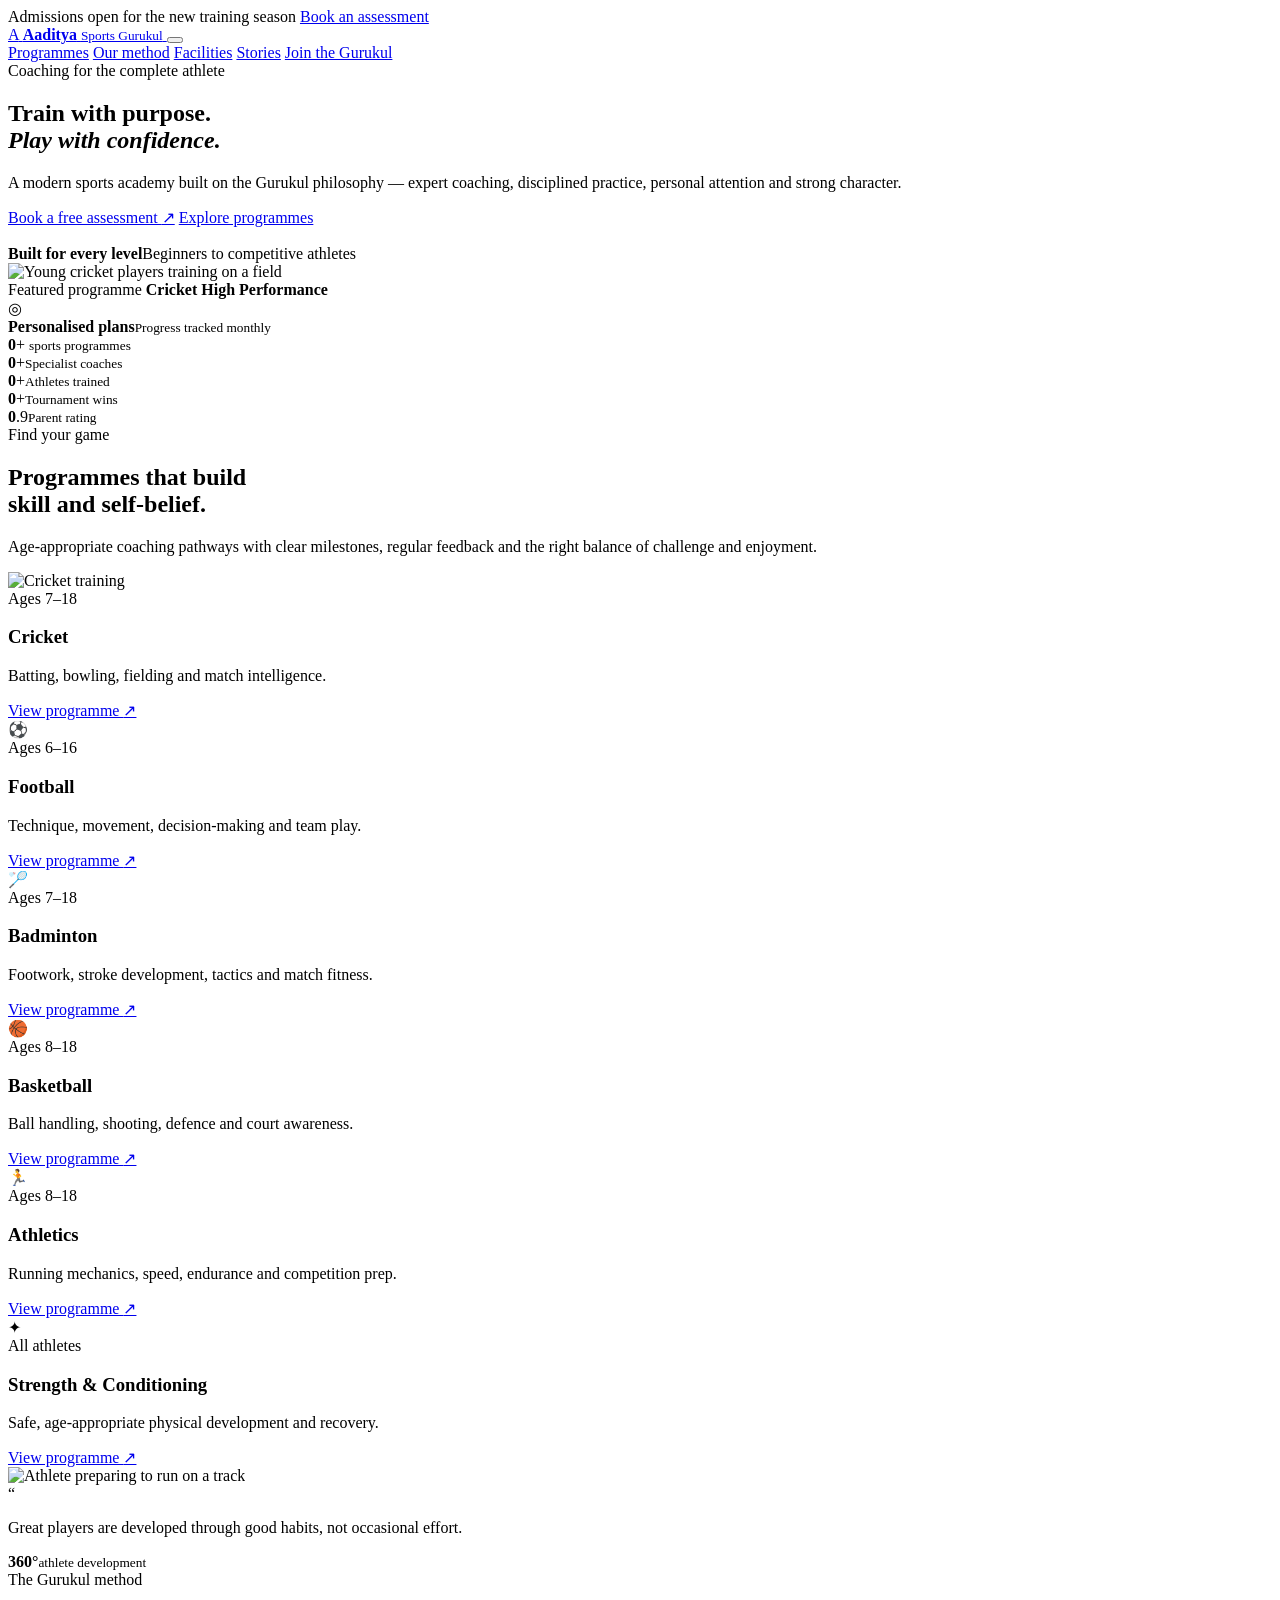
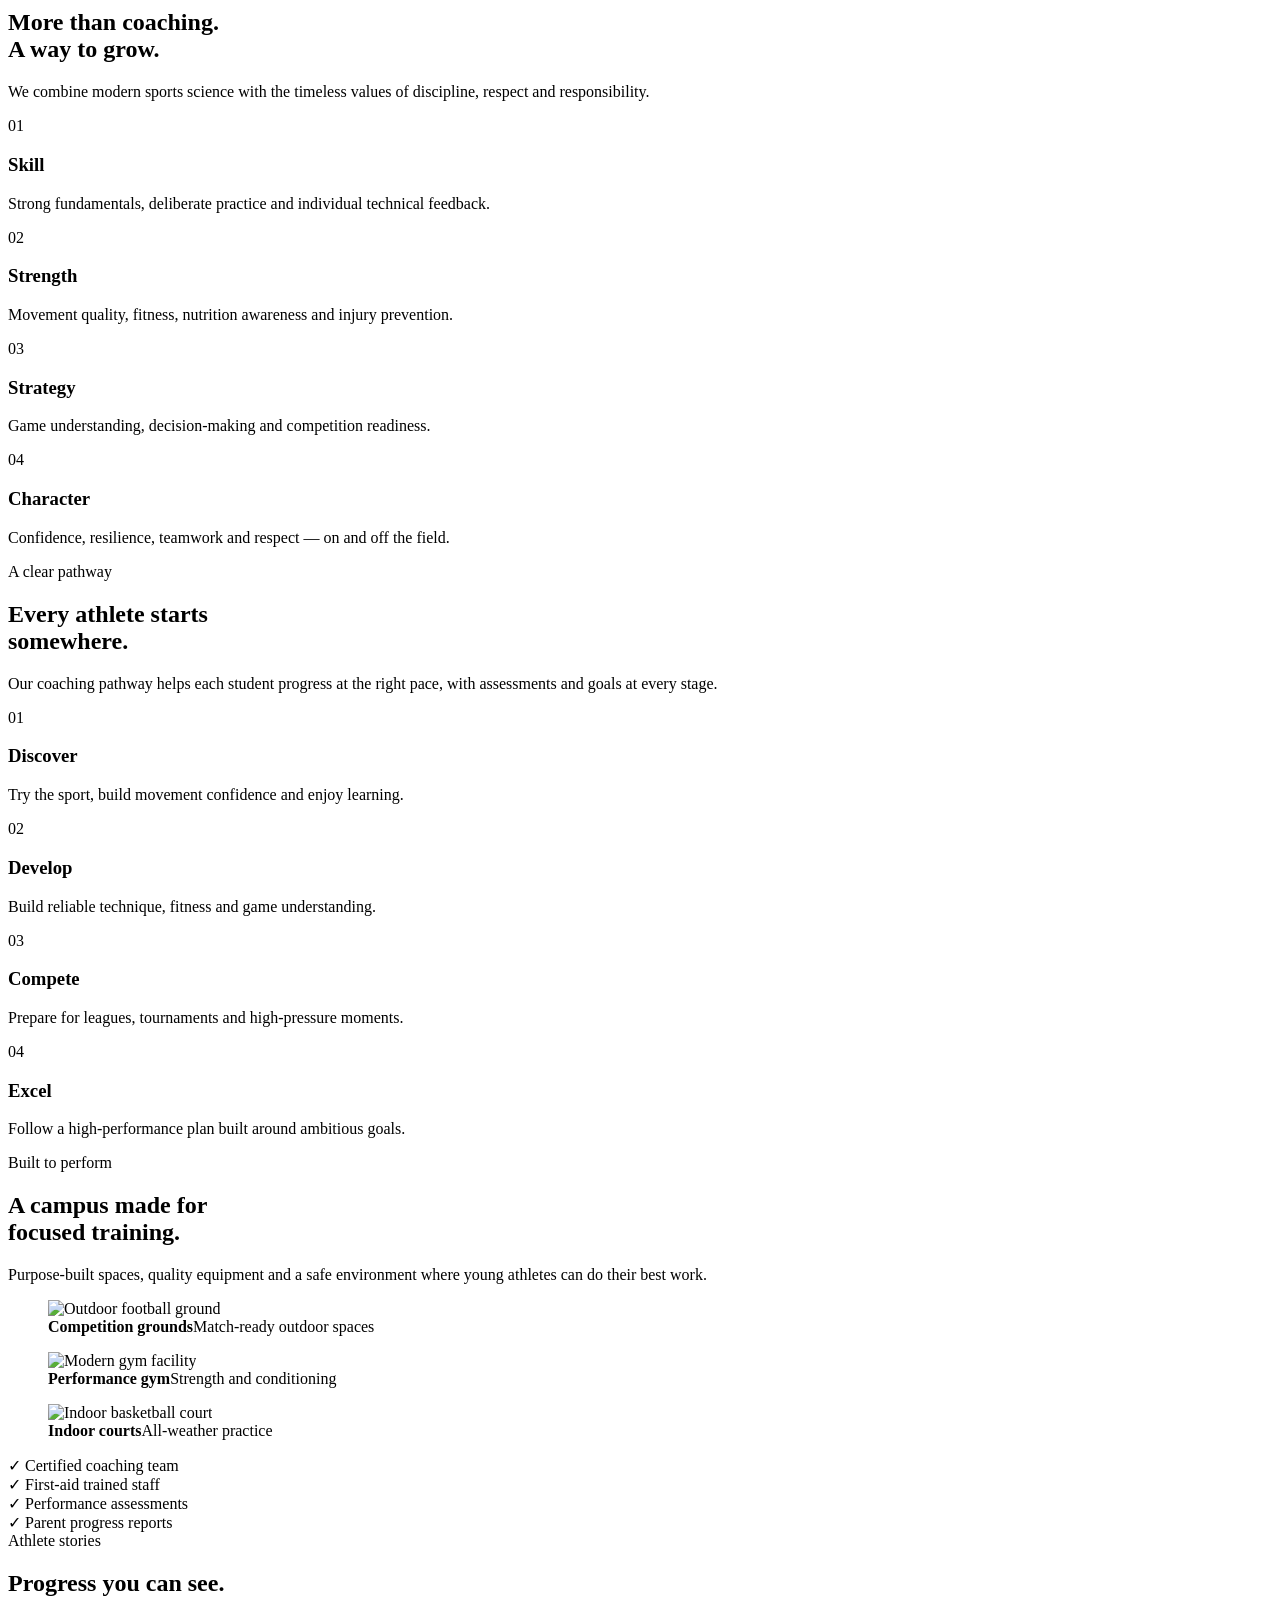
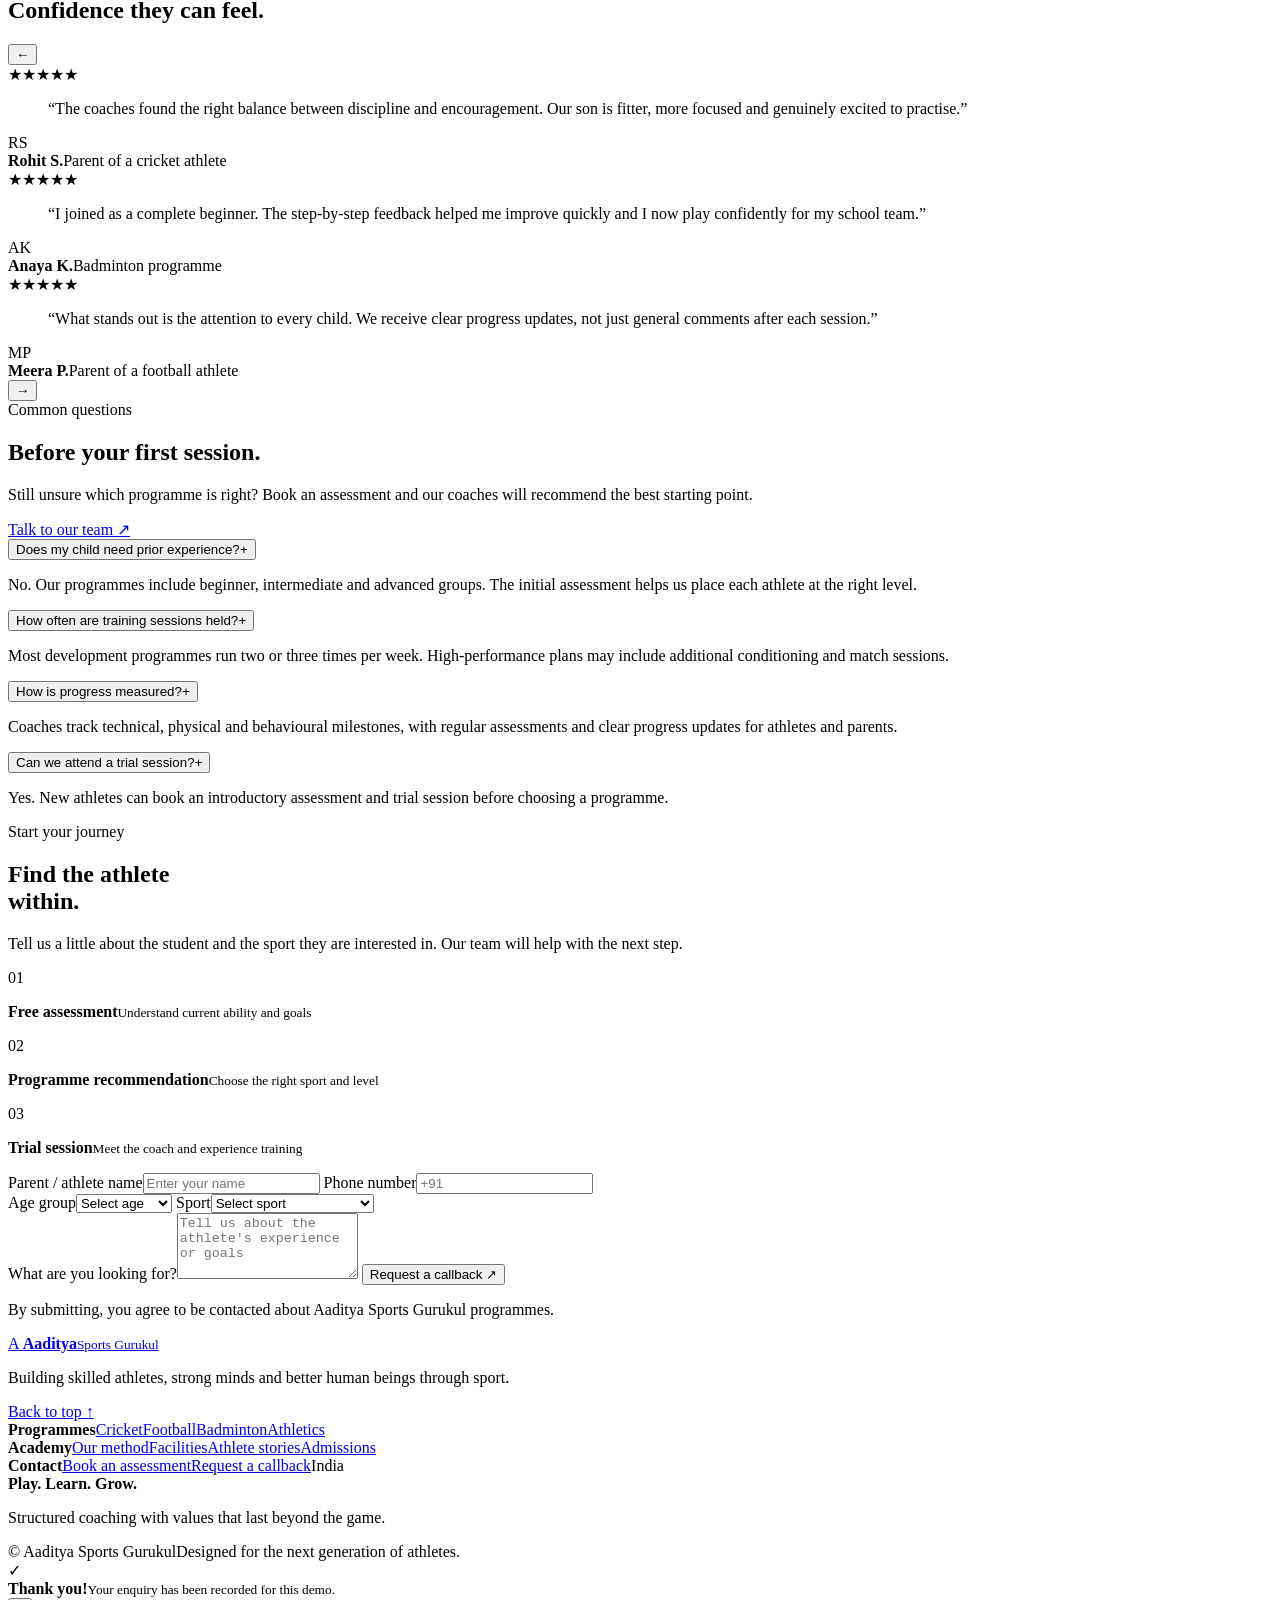
==== index.html @ b04af96f "Build initial Aaditya Sports Gurukul demo website" ====
<!DOCTYPE html>
<html lang="en">
<head>
  <meta charset="UTF-8" />
  <meta name="viewport" content="width=device-width, initial-scale=1.0" />
  <meta name="description" content="Aaditya Sports Gurukul — structured sports coaching, athlete development and character building." />
  <meta name="theme-color" content="#0b1d32" />
  <title>Aaditya Sports Gurukul</title>
  <link rel="preconnect" href="https://images.unsplash.com" />
  <link rel="stylesheet" href="styles.css" />
</head>
<body>
  <div class="announcement">
    <span class="announcement__dot"></span>
    Admissions open for the new training season
    <a href="#contact">Book an assessment</a>
  </div>

  <header class="site-header" id="top">
    <div class="container nav-wrap">
      <a class="brand" href="#top" aria-label="Aaditya Sports Gurukul home">
        <span class="brand__mark" aria-hidden="true">
          <span class="brand__sun"></span>
          <span class="brand__letter">A</span>
        </span>
        <span class="brand__text">
          <strong>Aaditya</strong>
          <small>Sports Gurukul</small>
        </span>
      </a>

      <button class="menu-toggle" type="button" aria-label="Open navigation" aria-expanded="false">
        <span></span><span></span><span></span>
      </button>

      <nav class="site-nav" aria-label="Main navigation">
        <a href="#programmes">Programmes</a>
        <a href="#method">Our method</a>
        <a href="#facilities">Facilities</a>
        <a href="#stories">Stories</a>
        <a class="nav-cta" href="#contact">Join the Gurukul</a>
      </nav>
    </div>
  </header>

  <main>
    <section class="hero section-pad">
      <div class="hero__glow hero__glow--one"></div>
      <div class="hero__glow hero__glow--two"></div>
      <div class="container hero__grid">
        <div class="hero__copy reveal">
          <div class="eyebrow"><span></span> Coaching for the complete athlete</div>
          <h1>Train with purpose.<br /><em>Play with confidence.</em></h1>
          <p class="hero__lead">A modern sports academy built on the Gurukul philosophy — expert coaching, disciplined practice, personal attention and strong character.</p>
          <div class="hero__actions">
            <a class="button button--primary" href="#contact">Book a free assessment <span>↗</span></a>
            <a class="button button--ghost" href="#programmes">Explore programmes</a>
          </div>
          <div class="hero__trust">
            <div class="avatar-stack" aria-hidden="true">
              <img src="https://images.unsplash.com/photo-1530137073520-4ea6e2f10a48?auto=format&fit=crop&w=120&q=80" alt="" />
              <img src="https://images.unsplash.com/photo-1546519638-68e109498ffc?auto=format&fit=crop&w=120&q=80" alt="" />
              <img src="https://images.unsplash.com/photo-1517466787929-bc90951d0974?auto=format&fit=crop&w=120&q=80" alt="" />
            </div>
            <div><strong>Built for every level</strong><span>Beginners to competitive athletes</span></div>
          </div>
        </div>

        <div class="hero__visual reveal reveal--delay">
          <div class="hero-card hero-card--main">
            <img src="https://images.unsplash.com/photo-1540747913346-19e32dc3e97e?auto=format&fit=crop&w=1200&q=88" alt="Young cricket players training on a field" />
            <div class="hero-card__overlay"></div>
            <div class="hero-card__caption">
              <span>Featured programme</span>
              <strong>Cricket High Performance</strong>
            </div>
          </div>
          <div class="floating-card floating-card--top">
            <span class="floating-card__icon">◎</span>
            <div><strong>Personalised plans</strong><small>Progress tracked monthly</small></div>
          </div>
          <div class="floating-card floating-card--bottom">
            <strong class="counter" data-target="6">0</strong><span>+</span>
            <small>sports programmes</small>
          </div>
          <div class="hero__stroke" aria-hidden="true"></div>
        </div>
      </div>

      <div class="container stats-strip reveal">
        <div><strong class="counter" data-target="12">0</strong><span>+</span><small>Specialist coaches</small></div>
        <div><strong class="counter" data-target="450">0</strong><span>+</span><small>Athletes trained</small></div>
        <div><strong class="counter" data-target="28">0</strong><span>+</span><small>Tournament wins</small></div>
        <div><strong class="counter" data-target="4">0</strong><span>.9</span><small>Parent rating</small></div>
      </div>
    </section>

    <section class="programmes section-pad" id="programmes">
      <div class="container">
        <div class="section-heading reveal">
          <div>
            <div class="eyebrow eyebrow--dark"><span></span> Find your game</div>
            <h2>Programmes that build<br />skill and self-belief.</h2>
          </div>
          <p>Age-appropriate coaching pathways with clear milestones, regular feedback and the right balance of challenge and enjoyment.</p>
        </div>

        <div class="programme-grid">
          <article class="programme-card programme-card--featured reveal">
            <img src="https://images.unsplash.com/photo-1531415074968-036ba1b575da?auto=format&fit=crop&w=1000&q=85" alt="Cricket training" />
            <div class="programme-card__shade"></div>
            <div class="programme-card__content">
              <span class="tag">Ages 7–18</span>
              <h3>Cricket</h3>
              <p>Batting, bowling, fielding and match intelligence.</p>
              <a href="#contact" aria-label="Enquire about cricket coaching">View programme <span>↗</span></a>
            </div>
          </article>

          <article class="programme-card reveal reveal--delay">
            <div class="programme-card__icon">⚽</div>
            <span class="tag tag--light">Ages 6–16</span>
            <h3>Football</h3>
            <p>Technique, movement, decision-making and team play.</p>
            <a href="#contact">View programme <span>↗</span></a>
          </article>

          <article class="programme-card programme-card--orange reveal">
            <div class="programme-card__icon">🏸</div>
            <span class="tag tag--light">Ages 7–18</span>
            <h3>Badminton</h3>
            <p>Footwork, stroke development, tactics and match fitness.</p>
            <a href="#contact">View programme <span>↗</span></a>
          </article>

          <article class="programme-card programme-card--light reveal reveal--delay">
            <div class="programme-card__icon">🏀</div>
            <span class="tag tag--dark">Ages 8–18</span>
            <h3>Basketball</h3>
            <p>Ball handling, shooting, defence and court awareness.</p>
            <a href="#contact">View programme <span>↗</span></a>
          </article>

          <article class="programme-card programme-card--navy reveal">
            <div class="programme-card__icon">🏃</div>
            <span class="tag tag--light">Ages 8–18</span>
            <h3>Athletics</h3>
            <p>Running mechanics, speed, endurance and competition prep.</p>
            <a href="#contact">View programme <span>↗</span></a>
          </article>

          <article class="programme-card programme-card--outline reveal reveal--delay">
            <div class="programme-card__icon">✦</div>
            <span class="tag tag--dark">All athletes</span>
            <h3>Strength & Conditioning</h3>
            <p>Safe, age-appropriate physical development and recovery.</p>
            <a href="#contact">View programme <span>↗</span></a>
          </article>
        </div>
      </div>
    </section>

    <section class="method section-pad" id="method">
      <div class="container method__grid">
        <div class="method__visual reveal">
          <div class="method__image-wrap">
            <img src="https://images.unsplash.com/photo-1547347298-4074fc3086f0?auto=format&fit=crop&w=1200&q=85" alt="Athlete preparing to run on a track" />
            <div class="method__quote">
              <span>“</span>
              <p>Great players are developed through good habits, not occasional effort.</p>
            </div>
          </div>
          <div class="method__badge"><strong>360°</strong><small>athlete development</small></div>
        </div>

        <div class="method__copy reveal reveal--delay">
          <div class="eyebrow eyebrow--dark"><span></span> The Gurukul method</div>
          <h2>More than coaching.<br />A way to grow.</h2>
          <p>We combine modern sports science with the timeless values of discipline, respect and responsibility.</p>

          <div class="method-list">
            <article>
              <span>01</span>
              <div><h3>Skill</h3><p>Strong fundamentals, deliberate practice and individual technical feedback.</p></div>
            </article>
            <article>
              <span>02</span>
              <div><h3>Strength</h3><p>Movement quality, fitness, nutrition awareness and injury prevention.</p></div>
            </article>
            <article>
              <span>03</span>
              <div><h3>Strategy</h3><p>Game understanding, decision-making and competition readiness.</p></div>
            </article>
            <article>
              <span>04</span>
              <div><h3>Character</h3><p>Confidence, resilience, teamwork and respect — on and off the field.</p></div>
            </article>
          </div>
        </div>
      </div>
    </section>

    <section class="pathway section-pad">
      <div class="container">
        <div class="pathway__top reveal">
          <div>
            <div class="eyebrow"><span></span> A clear pathway</div>
            <h2>Every athlete starts<br />somewhere.</h2>
          </div>
          <p>Our coaching pathway helps each student progress at the right pace, with assessments and goals at every stage.</p>
        </div>

        <div class="pathway__track reveal">
          <div class="pathway-step">
            <span class="pathway-step__number">01</span>
            <div class="pathway-step__dot"></div>
            <h3>Discover</h3>
            <p>Try the sport, build movement confidence and enjoy learning.</p>
          </div>
          <div class="pathway-step">
            <span class="pathway-step__number">02</span>
            <div class="pathway-step__dot"></div>
            <h3>Develop</h3>
            <p>Build reliable technique, fitness and game understanding.</p>
          </div>
          <div class="pathway-step">
            <span class="pathway-step__number">03</span>
            <div class="pathway-step__dot"></div>
            <h3>Compete</h3>
            <p>Prepare for leagues, tournaments and high-pressure moments.</p>
          </div>
          <div class="pathway-step">
            <span class="pathway-step__number">04</span>
            <div class="pathway-step__dot"></div>
            <h3>Excel</h3>
            <p>Follow a high-performance plan built around ambitious goals.</p>
          </div>
        </div>
      </div>
    </section>

    <section class="facilities section-pad" id="facilities">
      <div class="container">
        <div class="section-heading reveal">
          <div>
            <div class="eyebrow eyebrow--dark"><span></span> Built to perform</div>
            <h2>A campus made for<br />focused training.</h2>
          </div>
          <p>Purpose-built spaces, quality equipment and a safe environment where young athletes can do their best work.</p>
        </div>

        <div class="facility-gallery">
          <figure class="facility-gallery__large reveal">
            <img src="https://images.unsplash.com/photo-1551958219-acbc608c6377?auto=format&fit=crop&w=1300&q=85" alt="Outdoor football ground" />
            <figcaption><strong>Competition grounds</strong><span>Match-ready outdoor spaces</span></figcaption>
          </figure>
          <figure class="reveal reveal--delay">
            <img src="https://images.unsplash.com/photo-1534438327276-14e5300c3a48?auto=format&fit=crop&w=900&q=85" alt="Modern gym facility" />
            <figcaption><strong>Performance gym</strong><span>Strength and conditioning</span></figcaption>
          </figure>
          <figure class="reveal reveal--delay-2">
            <img src="https://images.unsplash.com/photo-1519861531473-9200262188bf?auto=format&fit=crop&w=900&q=85" alt="Indoor basketball court" />
            <figcaption><strong>Indoor courts</strong><span>All-weather practice</span></figcaption>
          </figure>
        </div>

        <div class="facility-features reveal">
          <div><span>✓</span> Certified coaching team</div>
          <div><span>✓</span> First-aid trained staff</div>
          <div><span>✓</span> Performance assessments</div>
          <div><span>✓</span> Parent progress reports</div>
        </div>
      </div>
    </section>

    <section class="stories section-pad" id="stories">
      <div class="container">
        <div class="stories__heading reveal">
          <div class="eyebrow"><span></span> Athlete stories</div>
          <h2>Progress you can see.<br />Confidence they can feel.</h2>
        </div>

        <div class="testimonial-wrap reveal">
          <button class="slider-button slider-button--prev" type="button" aria-label="Previous testimonial">←</button>
          <div class="testimonial-slider">
            <article class="testimonial active">
              <div class="testimonial__rating">★★★★★</div>
              <blockquote>“The coaches found the right balance between discipline and encouragement. Our son is fitter, more focused and genuinely excited to practise.”</blockquote>
              <div class="testimonial__person">
                <div class="testimonial__avatar">RS</div>
                <div><strong>Rohit S.</strong><span>Parent of a cricket athlete</span></div>
              </div>
            </article>
            <article class="testimonial">
              <div class="testimonial__rating">★★★★★</div>
              <blockquote>“I joined as a complete beginner. The step-by-step feedback helped me improve quickly and I now play confidently for my school team.”</blockquote>
              <div class="testimonial__person">
                <div class="testimonial__avatar">AK</div>
                <div><strong>Anaya K.</strong><span>Badminton programme</span></div>
              </div>
            </article>
            <article class="testimonial">
              <div class="testimonial__rating">★★★★★</div>
              <blockquote>“What stands out is the attention to every child. We receive clear progress updates, not just general comments after each session.”</blockquote>
              <div class="testimonial__person">
                <div class="testimonial__avatar">MP</div>
                <div><strong>Meera P.</strong><span>Parent of a football athlete</span></div>
              </div>
            </article>
          </div>
          <button class="slider-button slider-button--next" type="button" aria-label="Next testimonial">→</button>
        </div>
        <div class="slider-dots" aria-label="Choose testimonial"></div>
      </div>
    </section>

    <section class="faq section-pad">
      <div class="container faq__grid">
        <div class="faq__intro reveal">
          <div class="eyebrow eyebrow--dark"><span></span> Common questions</div>
          <h2>Before your first session.</h2>
          <p>Still unsure which programme is right? Book an assessment and our coaches will recommend the best starting point.</p>
          <a class="text-link" href="#contact">Talk to our team <span>↗</span></a>
        </div>
        <div class="accordion reveal reveal--delay">
          <article class="accordion__item active">
            <button type="button"><span>Does my child need prior experience?</span><i>+</i></button>
            <div class="accordion__content"><p>No. Our programmes include beginner, intermediate and advanced groups. The initial assessment helps us place each athlete at the right level.</p></div>
          </article>
          <article class="accordion__item">
            <button type="button"><span>How often are training sessions held?</span><i>+</i></button>
            <div class="accordion__content"><p>Most development programmes run two or three times per week. High-performance plans may include additional conditioning and match sessions.</p></div>
          </article>
          <article class="accordion__item">
            <button type="button"><span>How is progress measured?</span><i>+</i></button>
            <div class="accordion__content"><p>Coaches track technical, physical and behavioural milestones, with regular assessments and clear progress updates for athletes and parents.</p></div>
          </article>
          <article class="accordion__item">
            <button type="button"><span>Can we attend a trial session?</span><i>+</i></button>
            <div class="accordion__content"><p>Yes. New athletes can book an introductory assessment and trial session before choosing a programme.</p></div>
          </article>
        </div>
      </div>
    </section>

    <section class="contact section-pad" id="contact">
      <div class="container contact__panel reveal">
        <div class="contact__copy">
          <div class="eyebrow"><span></span> Start your journey</div>
          <h2>Find the athlete<br />within.</h2>
          <p>Tell us a little about the student and the sport they are interested in. Our team will help with the next step.</p>
          <div class="contact__notes">
            <div><span>01</span><p><strong>Free assessment</strong><small>Understand current ability and goals</small></p></div>
            <div><span>02</span><p><strong>Programme recommendation</strong><small>Choose the right sport and level</small></p></div>
            <div><span>03</span><p><strong>Trial session</strong><small>Meet the coach and experience training</small></p></div>
          </div>
        </div>

        <form class="enquiry-form" id="enquiryForm">
          <div class="form-row">
            <label>Parent / athlete name<input type="text" name="name" placeholder="Enter your name" required /></label>
            <label>Phone number<input type="tel" name="phone" placeholder="+91" required /></label>
          </div>
          <div class="form-row">
            <label>Age group<select name="age" required><option value="" selected disabled>Select age</option><option>Under 8</option><option>8–12 years</option><option>13–16 years</option><option>17+ years</option></select></label>
            <label>Sport<select name="sport" required><option value="" selected disabled>Select sport</option><option>Cricket</option><option>Football</option><option>Badminton</option><option>Basketball</option><option>Athletics</option><option>Strength & Conditioning</option></select></label>
          </div>
          <label>What are you looking for?<textarea name="message" rows="4" placeholder="Tell us about the athlete's experience or goals"></textarea></label>
          <button class="button button--primary button--full" type="submit">Request a callback <span>↗</span></button>
          <p class="form-note">By submitting, you agree to be contacted about Aaditya Sports Gurukul programmes.</p>
        </form>
      </div>
    </section>
  </main>

  <footer class="site-footer">
    <div class="container footer__top">
      <a class="brand brand--footer" href="#top">
        <span class="brand__mark"><span class="brand__sun"></span><span class="brand__letter">A</span></span>
        <span class="brand__text"><strong>Aaditya</strong><small>Sports Gurukul</small></span>
      </a>
      <p>Building skilled athletes, strong minds and better human beings through sport.</p>
      <a class="footer__back" href="#top">Back to top ↑</a>
    </div>
    <div class="container footer__links">
      <div><strong>Programmes</strong><a href="#programmes">Cricket</a><a href="#programmes">Football</a><a href="#programmes">Badminton</a><a href="#programmes">Athletics</a></div>
      <div><strong>Academy</strong><a href="#method">Our method</a><a href="#facilities">Facilities</a><a href="#stories">Athlete stories</a><a href="#contact">Admissions</a></div>
      <div><strong>Contact</strong><a href="#contact">Book an assessment</a><a href="#contact">Request a callback</a><span>India</span></div>
      <div class="footer__message"><strong>Play. Learn. Grow.</strong><p>Structured coaching with values that last beyond the game.</p></div>
    </div>
    <div class="container footer__bottom"><span>© <span id="year"></span> Aaditya Sports Gurukul</span><span>Designed for the next generation of athletes.</span></div>
  </footer>

  <div class="toast" role="status" aria-live="polite">
    <span>✓</span>
    <div><strong>Thank you!</strong><small>Your enquiry has been recorded for this demo.</small></div>
    <button type="button" aria-label="Close notification">×</button>
  </div>

  <script src="script.js"></script>
</body>
</html>
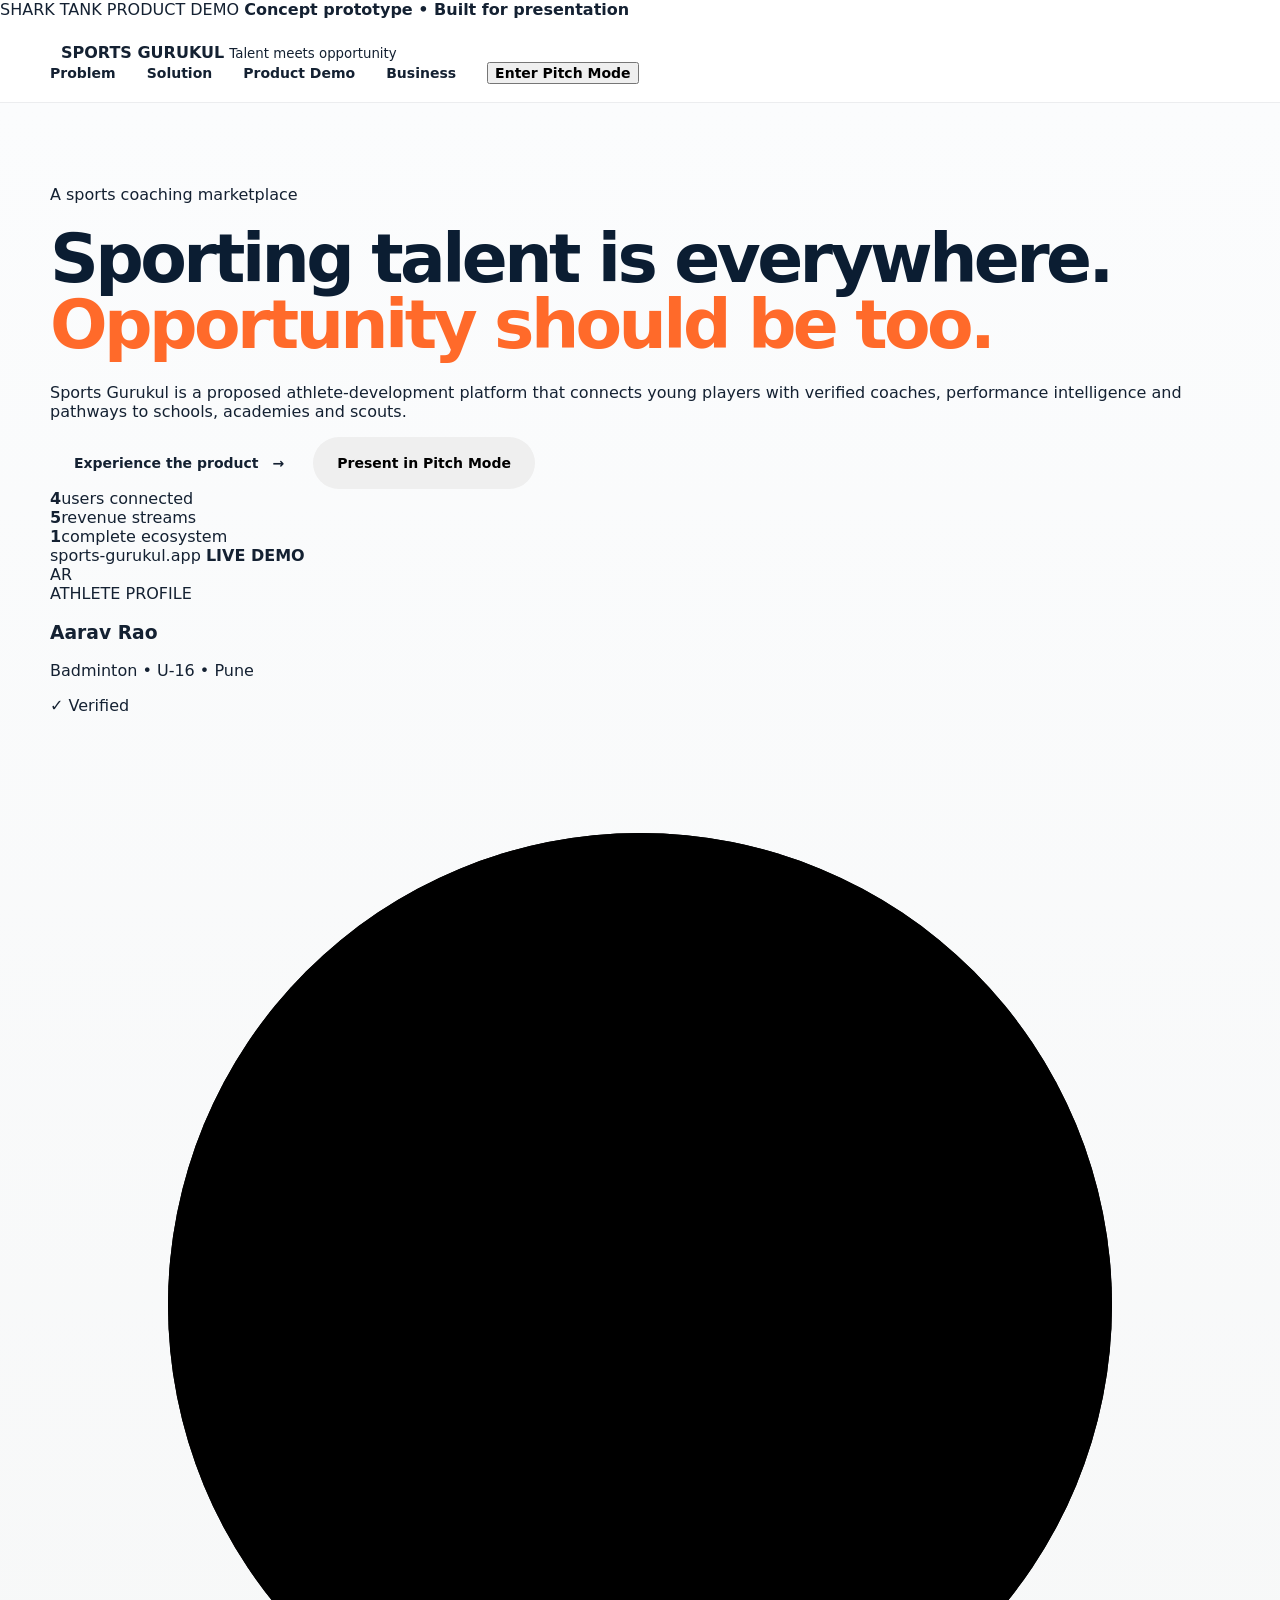
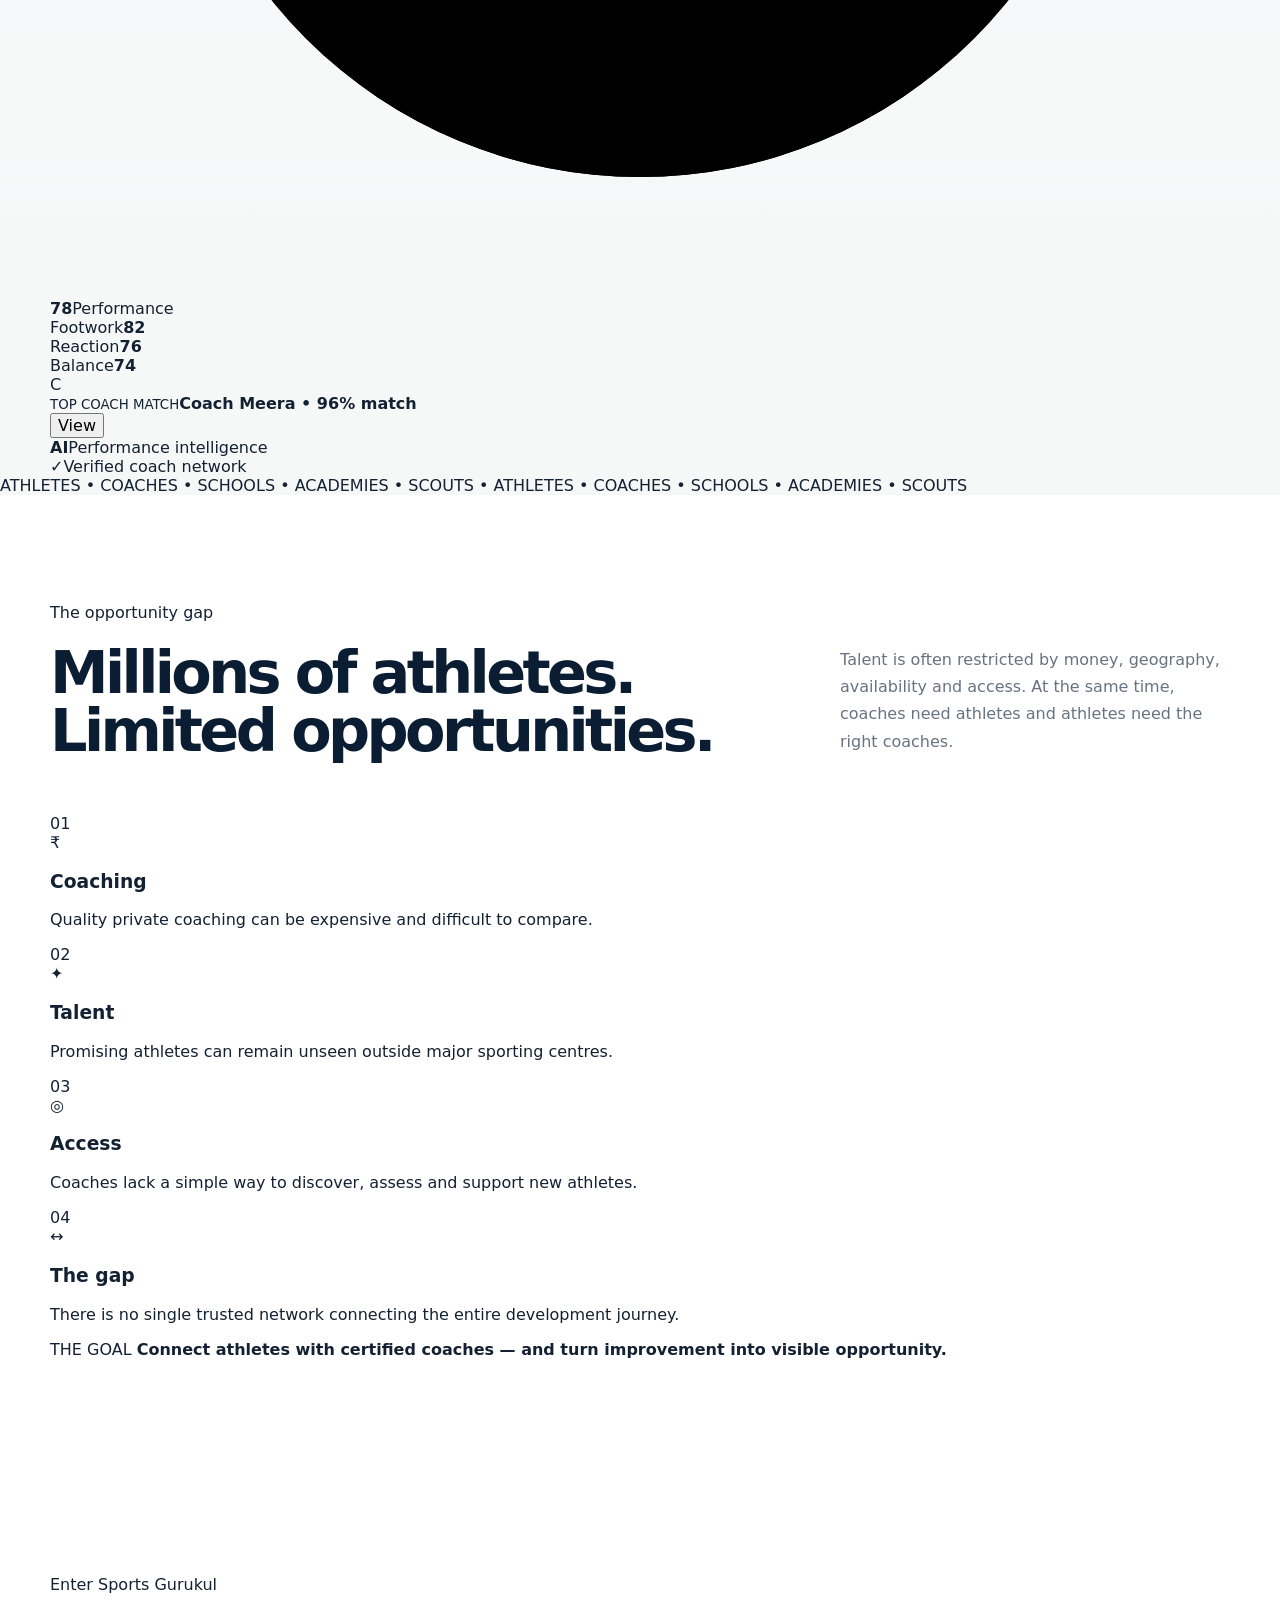
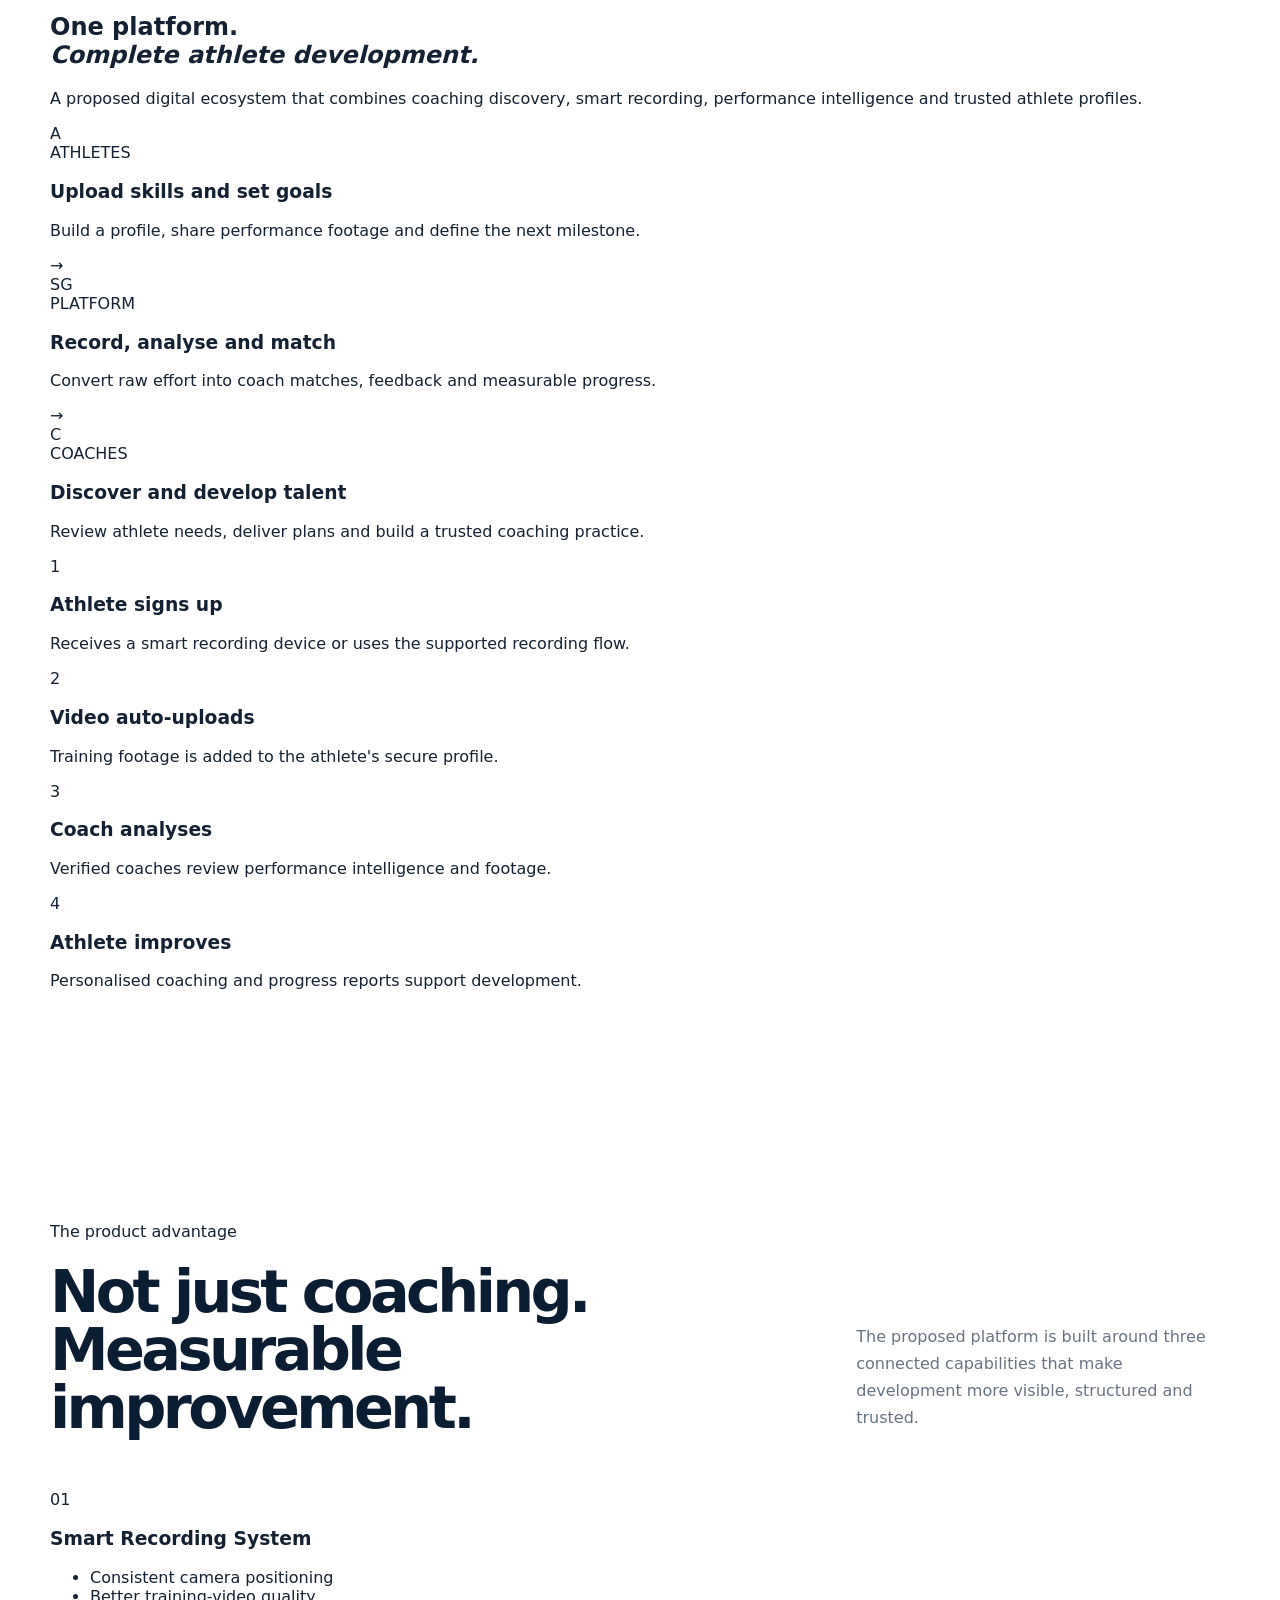
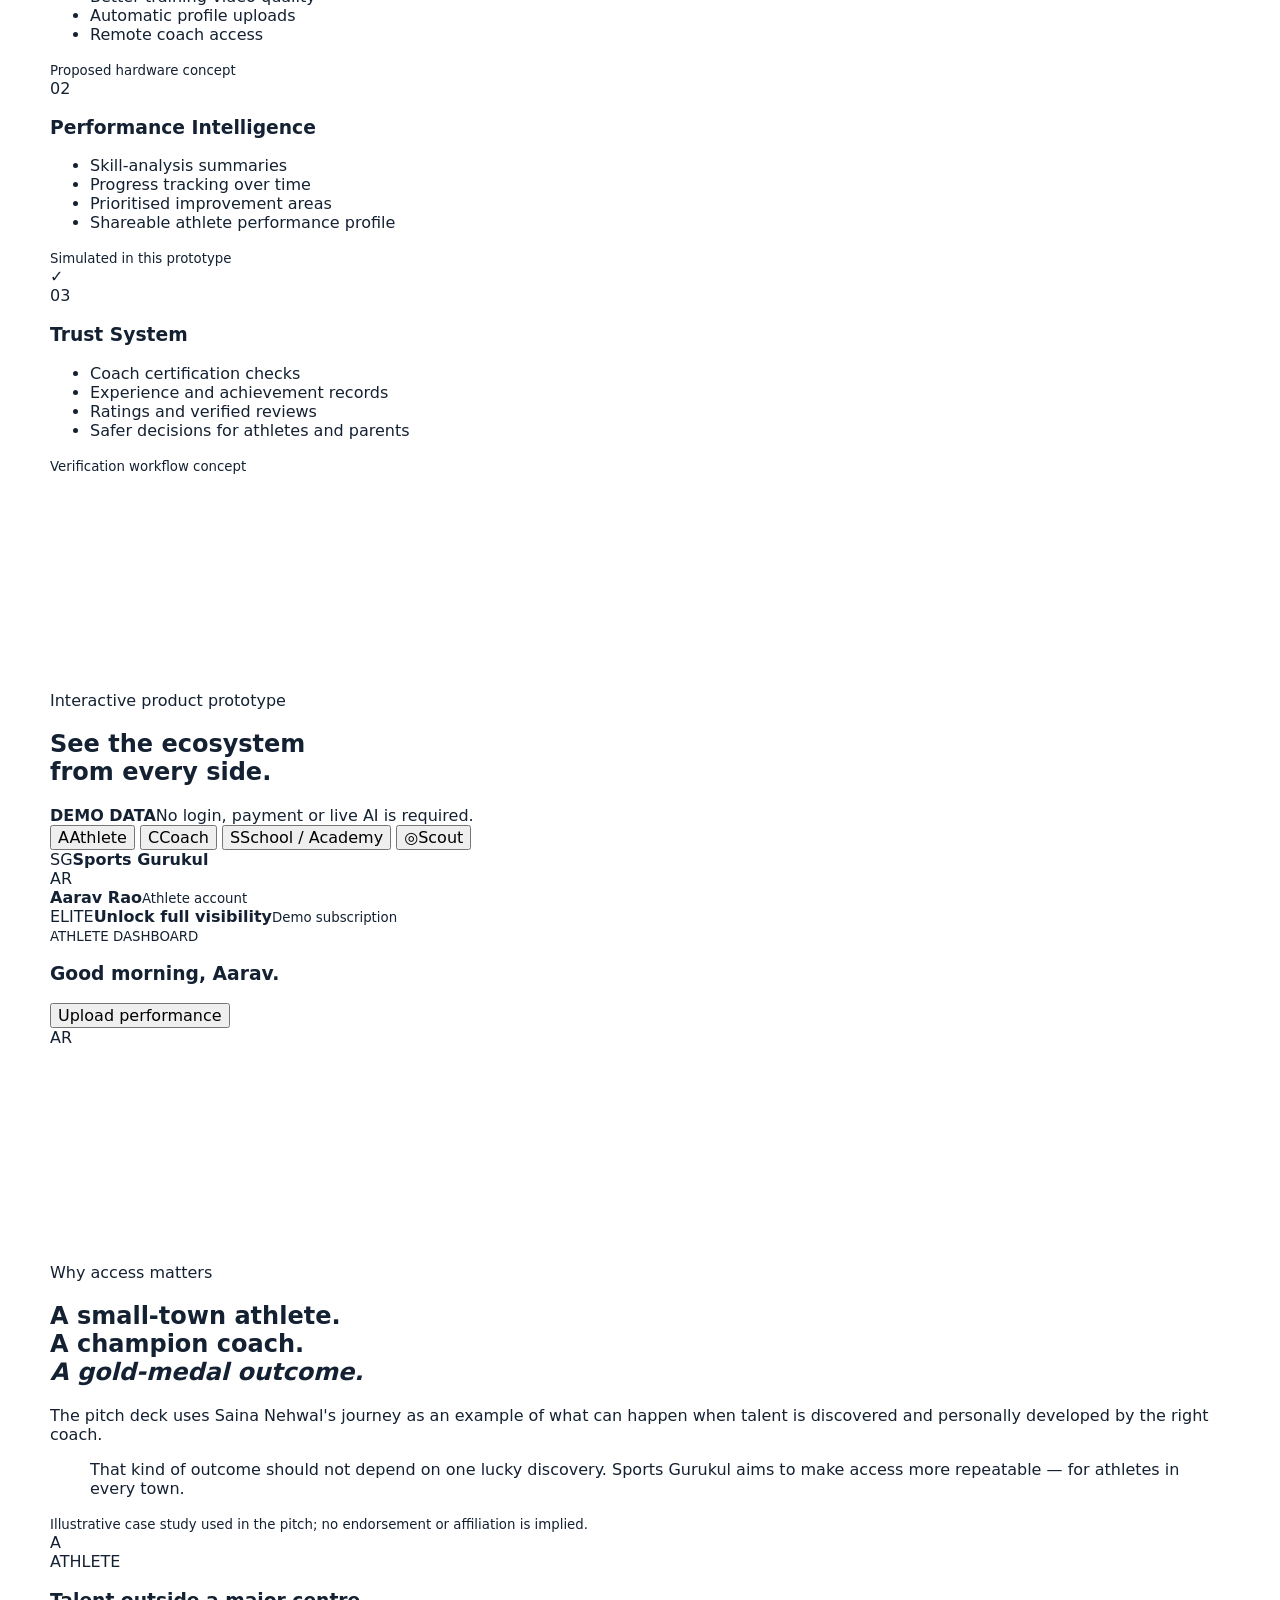
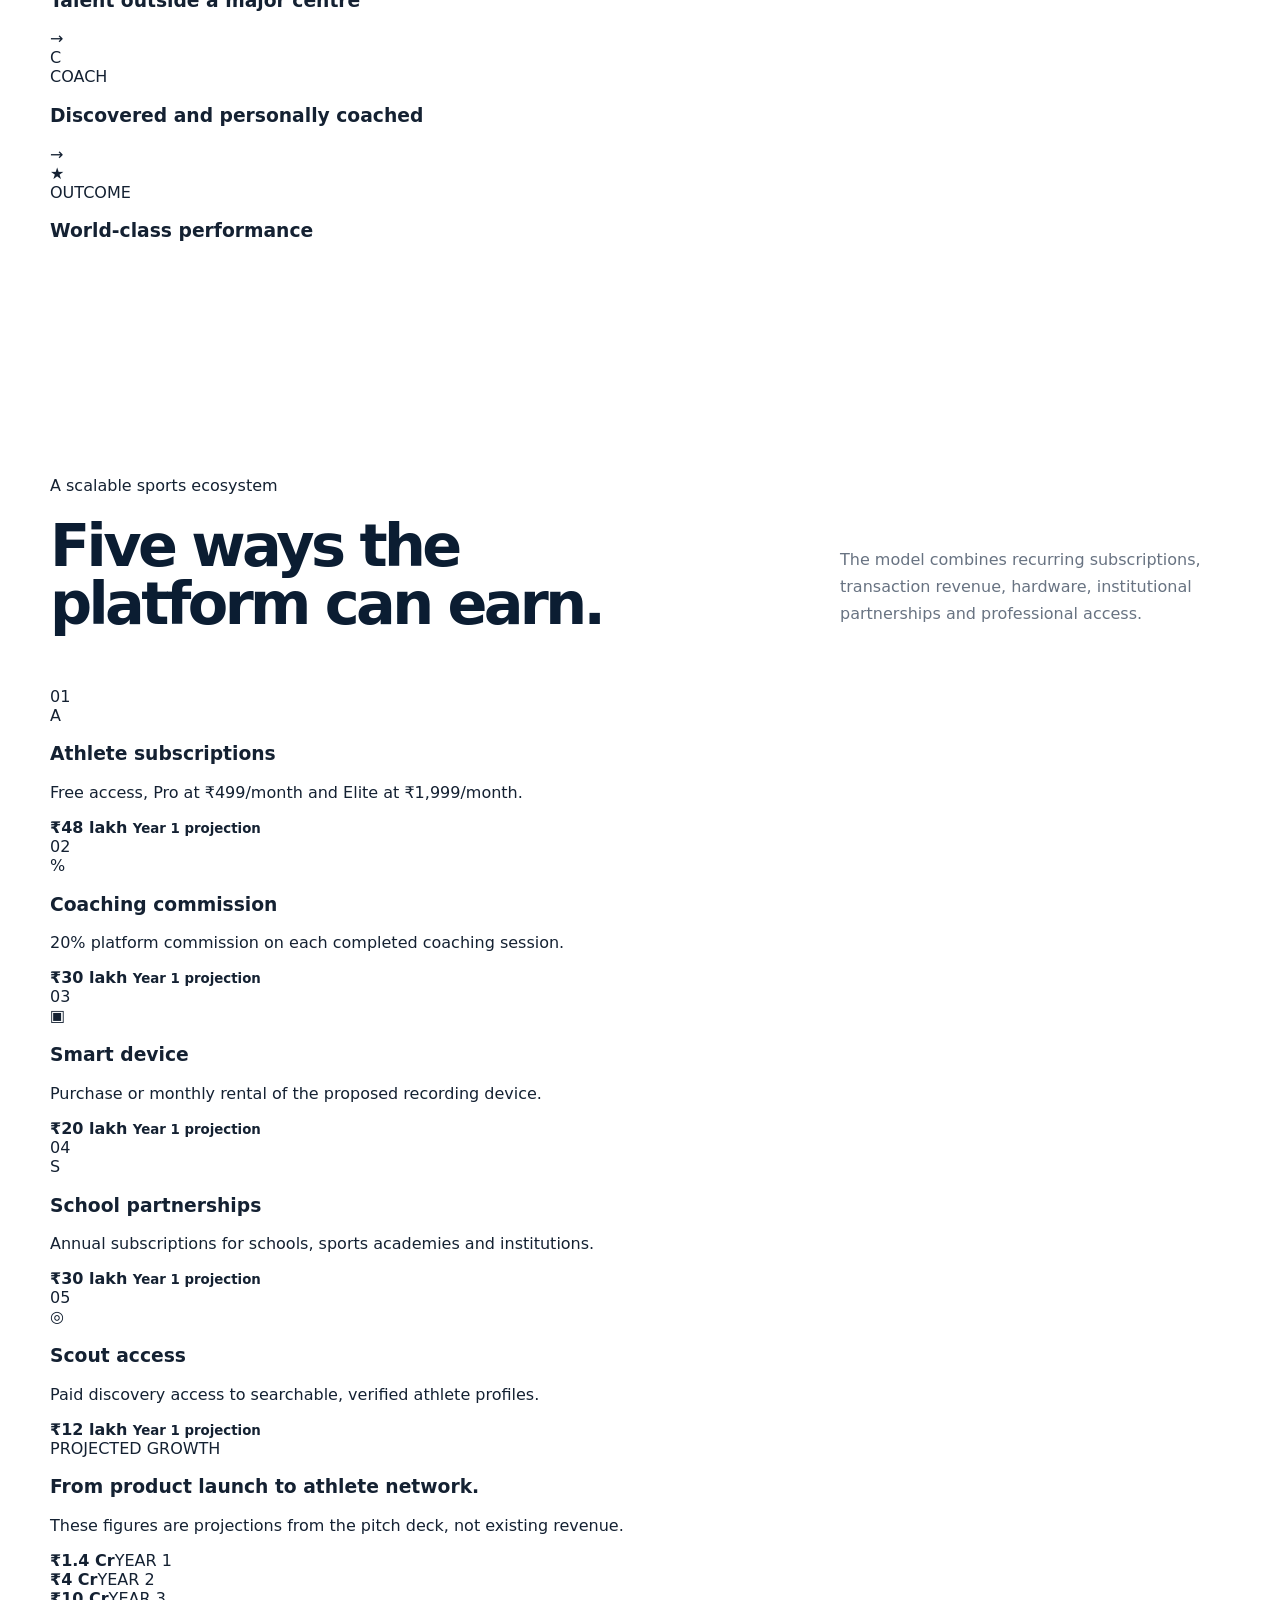
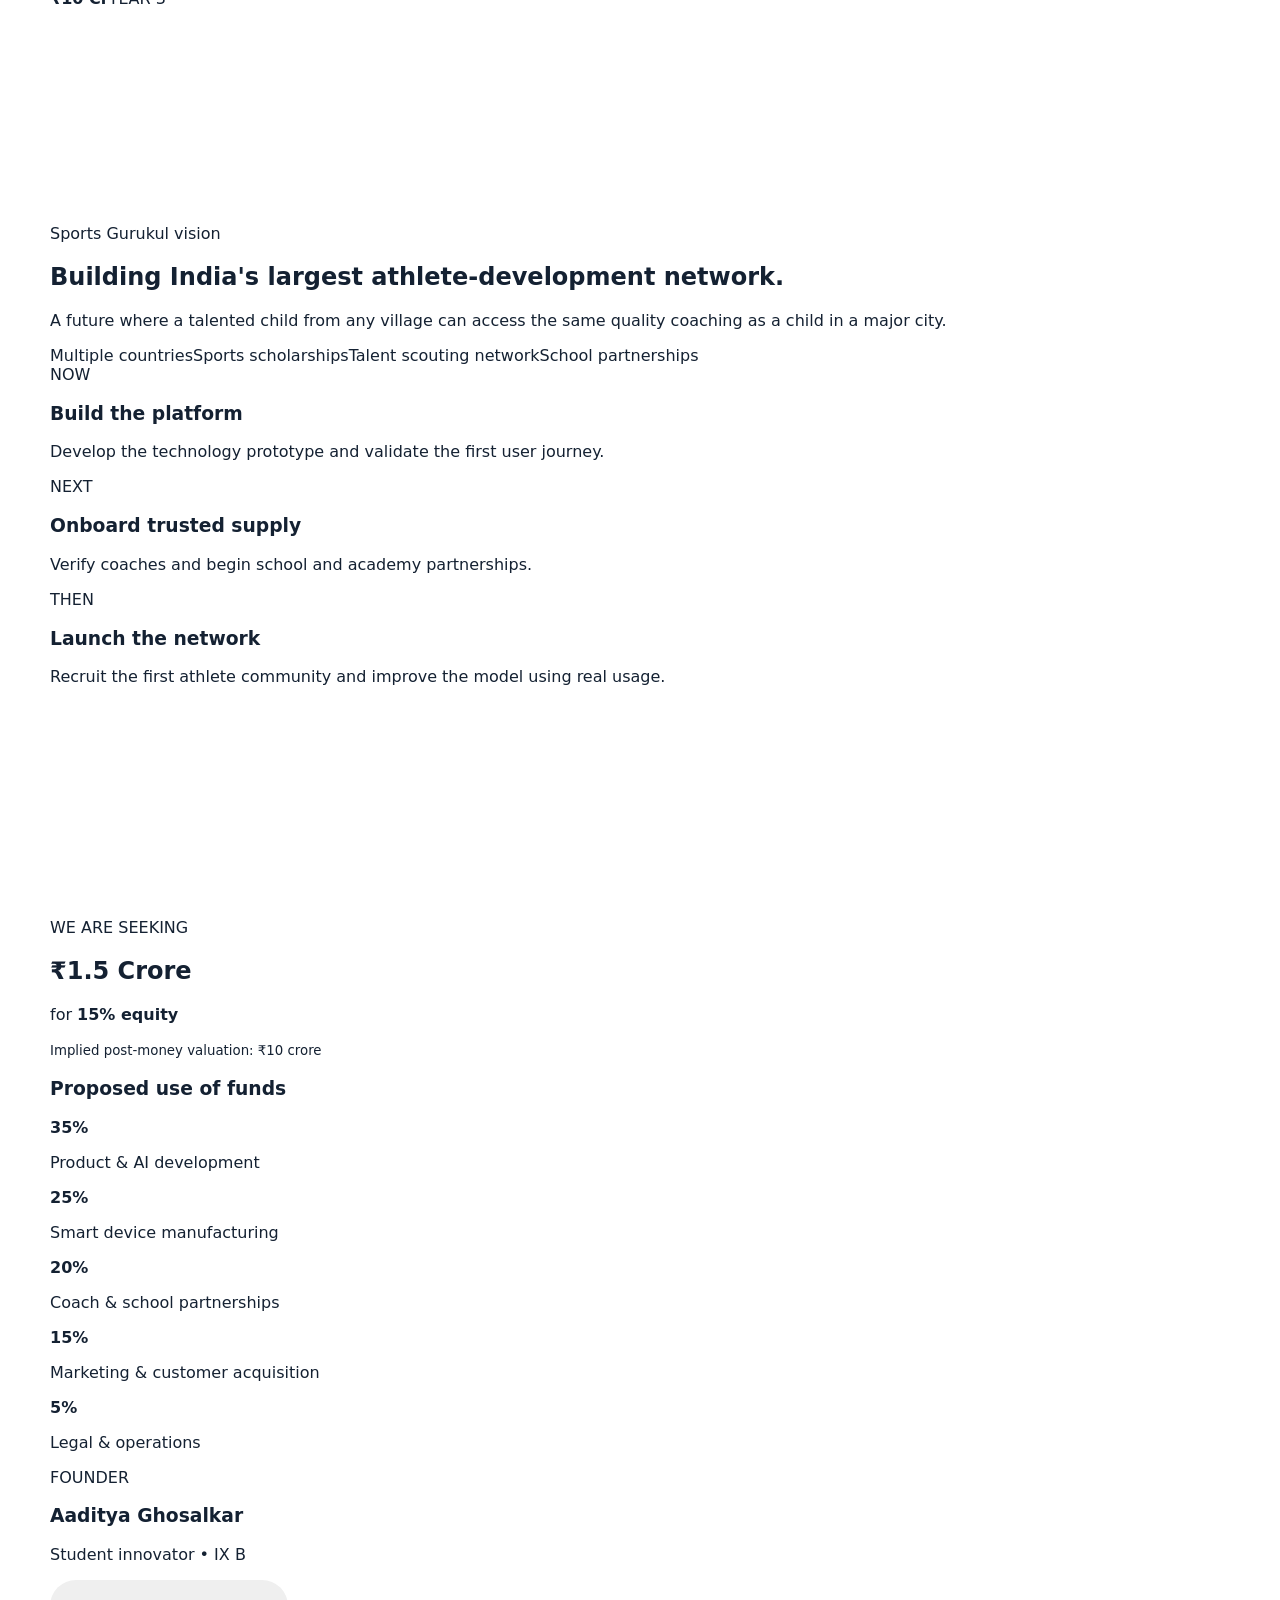
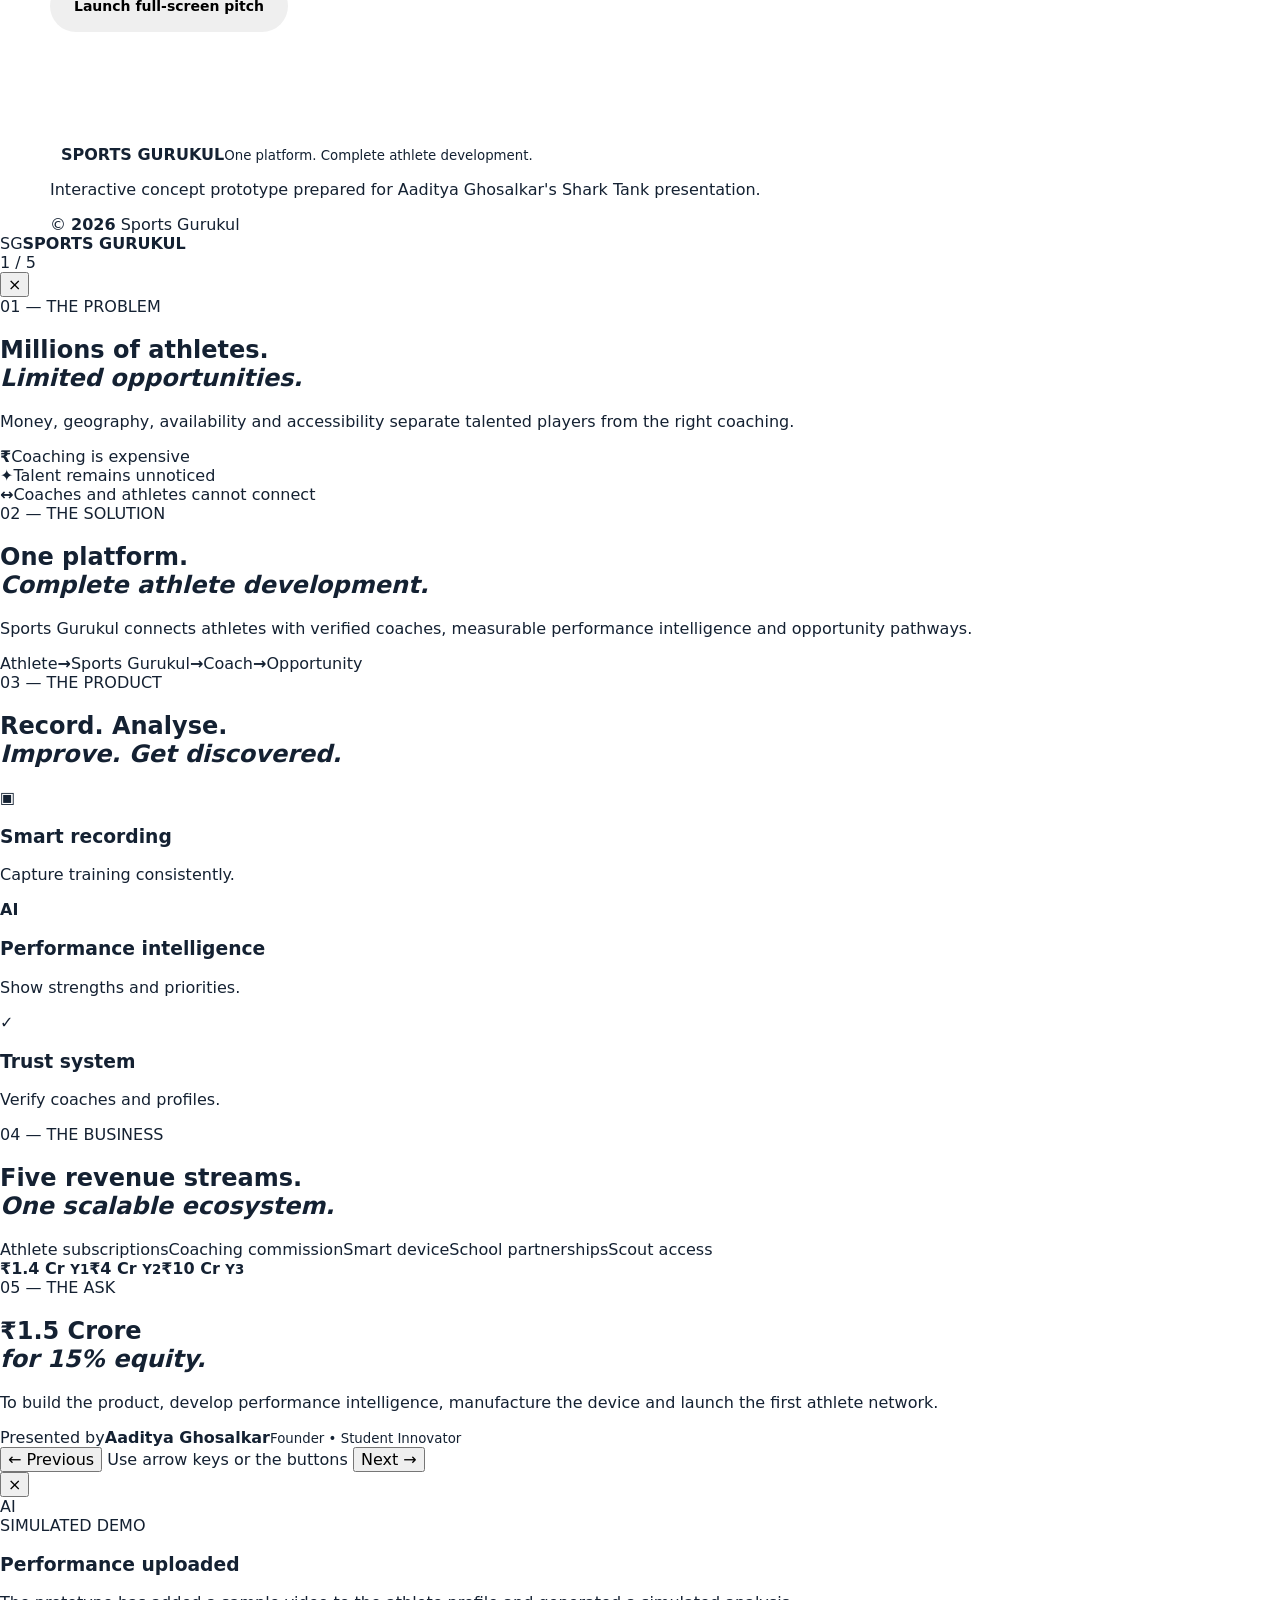
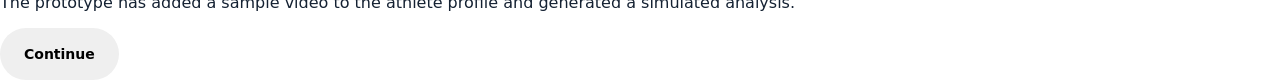
==== commit 9994c757: "Rebuild site as Shark Tank product prototype" ====
--- a/index.html
+++ b/index.html
@@ -3,400 +3,430 @@
 <head>
   <meta charset="UTF-8" />
   <meta name="viewport" content="width=device-width, initial-scale=1.0" />
-  <meta name="description" content="Aaditya Sports Gurukul — structured sports coaching, athlete development and character building." />
-  <meta name="theme-color" content="#0b1d32" />
-  <title>Aaditya Sports Gurukul</title>
-  <link rel="preconnect" href="https://images.unsplash.com" />
+  <meta name="description" content="Sports Gurukul — a proposed sports coaching marketplace connecting athletes, verified coaches, schools, academies and scouts." />
+  <meta name="theme-color" content="#17255f" />
+  <title>Sports Gurukul | Shark Tank Product Demo</title>
   <link rel="stylesheet" href="styles.css" />
 </head>
 <body>
-  <div class="announcement">
-    <span class="announcement__dot"></span>
-    Admissions open for the new training season
-    <a href="#contact">Book an assessment</a>
+  <div class="demo-ribbon">
+    <span>SHARK TANK PRODUCT DEMO</span>
+    <strong>Concept prototype • Built for presentation</strong>
   </div>
 
   <header class="site-header" id="top">
-    <div class="container nav-wrap">
-      <a class="brand" href="#top" aria-label="Aaditya Sports Gurukul home">
-        <span class="brand__mark" aria-hidden="true">
-          <span class="brand__sun"></span>
-          <span class="brand__letter">A</span>
+    <div class="container nav-shell">
+      <a class="brand" href="#top" aria-label="Sports Gurukul home">
+        <span class="brand-mark" aria-hidden="true">
+          <span class="brand-ball"></span>
+          <span class="brand-path"></span>
         </span>
-        <span class="brand__text">
-          <strong>Aaditya</strong>
-          <small>Sports Gurukul</small>
+        <span class="brand-copy">
+          <strong>SPORTS GURUKUL</strong>
+          <small>Talent meets opportunity</small>
         </span>
       </a>
 
-      <button class="menu-toggle" type="button" aria-label="Open navigation" aria-expanded="false">
+      <button class="menu-toggle" type="button" aria-label="Open menu" aria-expanded="false">
         <span></span><span></span><span></span>
       </button>
 
-      <nav class="site-nav" aria-label="Main navigation">
-        <a href="#programmes">Programmes</a>
-        <a href="#method">Our method</a>
-        <a href="#facilities">Facilities</a>
-        <a href="#stories">Stories</a>
-        <a class="nav-cta" href="#contact">Join the Gurukul</a>
+      <nav class="site-nav" aria-label="Primary navigation">
+        <a href="#problem">Problem</a>
+        <a href="#solution">Solution</a>
+        <a href="#demo">Product Demo</a>
+        <a href="#business">Business</a>
+        <button class="nav-pitch js-open-pitch" type="button">Enter Pitch Mode</button>
       </nav>
     </div>
   </header>
 
   <main>
-    <section class="hero section-pad">
-      <div class="hero__glow hero__glow--one"></div>
-      <div class="hero__glow hero__glow--two"></div>
-      <div class="container hero__grid">
-        <div class="hero__copy reveal">
-          <div class="eyebrow"><span></span> Coaching for the complete athlete</div>
-          <h1>Train with purpose.<br /><em>Play with confidence.</em></h1>
-          <p class="hero__lead">A modern sports academy built on the Gurukul philosophy — expert coaching, disciplined practice, personal attention and strong character.</p>
-          <div class="hero__actions">
-            <a class="button button--primary" href="#contact">Book a free assessment <span>↗</span></a>
-            <a class="button button--ghost" href="#programmes">Explore programmes</a>
-          </div>
-          <div class="hero__trust">
-            <div class="avatar-stack" aria-hidden="true">
-              <img src="https://images.unsplash.com/photo-1530137073520-4ea6e2f10a48?auto=format&fit=crop&w=120&q=80" alt="" />
-              <img src="https://images.unsplash.com/photo-1546519638-68e109498ffc?auto=format&fit=crop&w=120&q=80" alt="" />
-              <img src="https://images.unsplash.com/photo-1517466787929-bc90951d0974?auto=format&fit=crop&w=120&q=80" alt="" />
-            </div>
-            <div><strong>Built for every level</strong><span>Beginners to competitive athletes</span></div>
-          </div>
-        </div>
-
-        <div class="hero__visual reveal reveal--delay">
-          <div class="hero-card hero-card--main">
-            <img src="https://images.unsplash.com/photo-1540747913346-19e32dc3e97e?auto=format&fit=crop&w=1200&q=88" alt="Young cricket players training on a field" />
-            <div class="hero-card__overlay"></div>
-            <div class="hero-card__caption">
-              <span>Featured programme</span>
-              <strong>Cricket High Performance</strong>
-            </div>
-          </div>
-          <div class="floating-card floating-card--top">
-            <span class="floating-card__icon">◎</span>
-            <div><strong>Personalised plans</strong><small>Progress tracked monthly</small></div>
-          </div>
-          <div class="floating-card floating-card--bottom">
-            <strong class="counter" data-target="6">0</strong><span>+</span>
-            <small>sports programmes</small>
-          </div>
-          <div class="hero__stroke" aria-hidden="true"></div>
-        </div>
-      </div>
-
-      <div class="container stats-strip reveal">
-        <div><strong class="counter" data-target="12">0</strong><span>+</span><small>Specialist coaches</small></div>
-        <div><strong class="counter" data-target="450">0</strong><span>+</span><small>Athletes trained</small></div>
-        <div><strong class="counter" data-target="28">0</strong><span>+</span><small>Tournament wins</small></div>
-        <div><strong class="counter" data-target="4">0</strong><span>.9</span><small>Parent rating</small></div>
-      </div>
-    </section>
-
-    <section class="programmes section-pad" id="programmes">
+    <section class="hero" aria-labelledby="hero-title">
+      <div class="hero-orbit hero-orbit--one"></div>
+      <div class="hero-orbit hero-orbit--two"></div>
+      <div class="container hero-grid">
+        <div class="hero-copy reveal">
+          <div class="kicker"><span></span> A sports coaching marketplace</div>
+          <h1 id="hero-title">Sporting talent is everywhere.<br /><em>Opportunity should be too.</em></h1>
+          <p>Sports Gurukul is a proposed athlete-development platform that connects young players with verified coaches, performance intelligence and pathways to schools, academies and scouts.</p>
+          <div class="hero-actions">
+            <a class="button button--coral" href="#demo">Experience the product <span>→</span></a>
+            <button class="button button--outline js-open-pitch" type="button">Present in Pitch Mode</button>
+          </div>
+          <div class="hero-proof">
+            <div><strong>4</strong><span>users connected</span></div>
+            <div><strong>5</strong><span>revenue streams</span></div>
+            <div><strong>1</strong><span>complete ecosystem</span></div>
+          </div>
+        </div>
+
+        <div class="hero-product reveal reveal-delay">
+          <div class="product-window">
+            <div class="window-bar">
+              <div class="window-dots"><i></i><i></i><i></i></div>
+              <span>sports-gurukul.app</span>
+              <b>LIVE DEMO</b>
+            </div>
+            <div class="athlete-topline">
+              <div class="avatar avatar--large">AR</div>
+              <div>
+                <span class="muted-label">ATHLETE PROFILE</span>
+                <h3>Aarav Rao</h3>
+                <p>Badminton • U-16 • Pune</p>
+              </div>
+              <span class="verified-pill">✓ Verified</span>
+            </div>
+            <div class="score-layout">
+              <div class="overall-score">
+                <svg viewBox="0 0 120 120" role="img" aria-label="Performance score 78 out of 100">
+                  <circle class="score-track" cx="60" cy="60" r="48"></circle>
+                  <circle class="score-value" cx="60" cy="60" r="48"></circle>
+                </svg>
+                <div><strong>78</strong><span>Performance</span></div>
+              </div>
+              <div class="mini-metrics">
+                <div><span>Footwork</span><b>82</b><i style="--value:82%"></i></div>
+                <div><span>Reaction</span><b>76</b><i style="--value:76%"></i></div>
+                <div><span>Balance</span><b>74</b><i style="--value:74%"></i></div>
+              </div>
+            </div>
+            <div class="coach-match-card">
+              <div class="coach-icon">C</div>
+              <div><small>TOP COACH MATCH</small><strong>Coach Meera • 96% match</strong></div>
+              <button type="button" data-scroll-demo>View</button>
+            </div>
+          </div>
+          <div class="floating-note floating-note--left"><b>AI</b><span>Performance intelligence</span></div>
+          <div class="floating-note floating-note--right"><b>✓</b><span>Verified coach network</span></div>
+        </div>
+      </div>
+      <div class="hero-marquee" aria-hidden="true">
+        <div>ATHLETES <span>•</span> COACHES <span>•</span> SCHOOLS <span>•</span> ACADEMIES <span>•</span> SCOUTS <span>•</span> ATHLETES <span>•</span> COACHES <span>•</span> SCHOOLS <span>•</span> ACADEMIES <span>•</span> SCOUTS</div>
+      </div>
+    </section>
+
+    <section class="problem section-pad" id="problem">
       <div class="container">
         <div class="section-heading reveal">
           <div>
-            <div class="eyebrow eyebrow--dark"><span></span> Find your game</div>
-            <h2>Programmes that build<br />skill and self-belief.</h2>
-          </div>
-          <p>Age-appropriate coaching pathways with clear milestones, regular feedback and the right balance of challenge and enjoyment.</p>
-        </div>
-
-        <div class="programme-grid">
-          <article class="programme-card programme-card--featured reveal">
-            <img src="https://images.unsplash.com/photo-1531415074968-036ba1b575da?auto=format&fit=crop&w=1000&q=85" alt="Cricket training" />
-            <div class="programme-card__shade"></div>
-            <div class="programme-card__content">
-              <span class="tag">Ages 7–18</span>
-              <h3>Cricket</h3>
-              <p>Batting, bowling, fielding and match intelligence.</p>
-              <a href="#contact" aria-label="Enquire about cricket coaching">View programme <span>↗</span></a>
-            </div>
-          </article>
-
-          <article class="programme-card reveal reveal--delay">
-            <div class="programme-card__icon">⚽</div>
-            <span class="tag tag--light">Ages 6–16</span>
-            <h3>Football</h3>
-            <p>Technique, movement, decision-making and team play.</p>
-            <a href="#contact">View programme <span>↗</span></a>
-          </article>
-
-          <article class="programme-card programme-card--orange reveal">
-            <div class="programme-card__icon">🏸</div>
-            <span class="tag tag--light">Ages 7–18</span>
-            <h3>Badminton</h3>
-            <p>Footwork, stroke development, tactics and match fitness.</p>
-            <a href="#contact">View programme <span>↗</span></a>
-          </article>
-
-          <article class="programme-card programme-card--light reveal reveal--delay">
-            <div class="programme-card__icon">🏀</div>
-            <span class="tag tag--dark">Ages 8–18</span>
-            <h3>Basketball</h3>
-            <p>Ball handling, shooting, defence and court awareness.</p>
-            <a href="#contact">View programme <span>↗</span></a>
-          </article>
-
-          <article class="programme-card programme-card--navy reveal">
-            <div class="programme-card__icon">🏃</div>
-            <span class="tag tag--light">Ages 8–18</span>
-            <h3>Athletics</h3>
-            <p>Running mechanics, speed, endurance and competition prep.</p>
-            <a href="#contact">View programme <span>↗</span></a>
-          </article>
-
-          <article class="programme-card programme-card--outline reveal reveal--delay">
-            <div class="programme-card__icon">✦</div>
-            <span class="tag tag--dark">All athletes</span>
-            <h3>Strength & Conditioning</h3>
-            <p>Safe, age-appropriate physical development and recovery.</p>
-            <a href="#contact">View programme <span>↗</span></a>
-          </article>
-        </div>
-      </div>
-    </section>
-
-    <section class="method section-pad" id="method">
-      <div class="container method__grid">
-        <div class="method__visual reveal">
-          <div class="method__image-wrap">
-            <img src="https://images.unsplash.com/photo-1547347298-4074fc3086f0?auto=format&fit=crop&w=1200&q=85" alt="Athlete preparing to run on a track" />
-            <div class="method__quote">
-              <span>“</span>
-              <p>Great players are developed through good habits, not occasional effort.</p>
-            </div>
-          </div>
-          <div class="method__badge"><strong>360°</strong><small>athlete development</small></div>
-        </div>
-
-        <div class="method__copy reveal reveal--delay">
-          <div class="eyebrow eyebrow--dark"><span></span> The Gurukul method</div>
-          <h2>More than coaching.<br />A way to grow.</h2>
-          <p>We combine modern sports science with the timeless values of discipline, respect and responsibility.</p>
-
-          <div class="method-list">
-            <article>
-              <span>01</span>
-              <div><h3>Skill</h3><p>Strong fundamentals, deliberate practice and individual technical feedback.</p></div>
-            </article>
-            <article>
-              <span>02</span>
-              <div><h3>Strength</h3><p>Movement quality, fitness, nutrition awareness and injury prevention.</p></div>
-            </article>
-            <article>
-              <span>03</span>
-              <div><h3>Strategy</h3><p>Game understanding, decision-making and competition readiness.</p></div>
-            </article>
-            <article>
-              <span>04</span>
-              <div><h3>Character</h3><p>Confidence, resilience, teamwork and respect — on and off the field.</p></div>
-            </article>
-          </div>
-        </div>
-      </div>
-    </section>
-
-    <section class="pathway section-pad">
+            <div class="kicker kicker--dark"><span></span> The opportunity gap</div>
+            <h2>Millions of athletes.<br />Limited opportunities.</h2>
+          </div>
+          <p>Talent is often restricted by money, geography, availability and access. At the same time, coaches need athletes and athletes need the right coaches.</p>
+        </div>
+
+        <div class="problem-grid">
+          <article class="problem-card reveal">
+            <span class="problem-number">01</span>
+            <div class="problem-icon">₹</div>
+            <h3>Coaching</h3>
+            <p>Quality private coaching can be expensive and difficult to compare.</p>
+          </article>
+          <article class="problem-card reveal reveal-delay">
+            <span class="problem-number">02</span>
+            <div class="problem-icon">✦</div>
+            <h3>Talent</h3>
+            <p>Promising athletes can remain unseen outside major sporting centres.</p>
+          </article>
+          <article class="problem-card reveal">
+            <span class="problem-number">03</span>
+            <div class="problem-icon">◎</div>
+            <h3>Access</h3>
+            <p>Coaches lack a simple way to discover, assess and support new athletes.</p>
+          </article>
+          <article class="problem-card reveal reveal-delay">
+            <span class="problem-number">04</span>
+            <div class="problem-icon">↔</div>
+            <h3>The gap</h3>
+            <p>There is no single trusted network connecting the entire development journey.</p>
+          </article>
+        </div>
+
+        <div class="problem-statement reveal">
+          <span>THE GOAL</span>
+          <strong>Connect athletes with certified coaches — and turn improvement into visible opportunity.</strong>
+        </div>
+      </div>
+    </section>
+
+    <section class="solution section-pad" id="solution">
       <div class="container">
-        <div class="pathway__top reveal">
-          <div>
-            <div class="eyebrow"><span></span> A clear pathway</div>
-            <h2>Every athlete starts<br />somewhere.</h2>
-          </div>
-          <p>Our coaching pathway helps each student progress at the right pace, with assessments and goals at every stage.</p>
-        </div>
-
-        <div class="pathway__track reveal">
-          <div class="pathway-step">
-            <span class="pathway-step__number">01</span>
-            <div class="pathway-step__dot"></div>
-            <h3>Discover</h3>
-            <p>Try the sport, build movement confidence and enjoy learning.</p>
-          </div>
-          <div class="pathway-step">
-            <span class="pathway-step__number">02</span>
-            <div class="pathway-step__dot"></div>
-            <h3>Develop</h3>
-            <p>Build reliable technique, fitness and game understanding.</p>
-          </div>
-          <div class="pathway-step">
-            <span class="pathway-step__number">03</span>
-            <div class="pathway-step__dot"></div>
-            <h3>Compete</h3>
-            <p>Prepare for leagues, tournaments and high-pressure moments.</p>
-          </div>
-          <div class="pathway-step">
-            <span class="pathway-step__number">04</span>
-            <div class="pathway-step__dot"></div>
-            <h3>Excel</h3>
-            <p>Follow a high-performance plan built around ambitious goals.</p>
-          </div>
-        </div>
-      </div>
-    </section>
-
-    <section class="facilities section-pad" id="facilities">
+        <div class="solution-intro reveal">
+          <div class="kicker"><span></span> Enter Sports Gurukul</div>
+          <h2>One platform.<br /><em>Complete athlete development.</em></h2>
+          <p>A proposed digital ecosystem that combines coaching discovery, smart recording, performance intelligence and trusted athlete profiles.</p>
+        </div>
+
+        <div class="journey-map reveal">
+          <article>
+            <div class="journey-icon">A</div>
+            <span>ATHLETES</span>
+            <h3>Upload skills and set goals</h3>
+            <p>Build a profile, share performance footage and define the next milestone.</p>
+          </article>
+          <div class="journey-arrow">→</div>
+          <article class="journey-platform">
+            <div class="journey-icon">SG</div>
+            <span>PLATFORM</span>
+            <h3>Record, analyse and match</h3>
+            <p>Convert raw effort into coach matches, feedback and measurable progress.</p>
+          </article>
+          <div class="journey-arrow">→</div>
+          <article>
+            <div class="journey-icon">C</div>
+            <span>COACHES</span>
+            <h3>Discover and develop talent</h3>
+            <p>Review athlete needs, deliver plans and build a trusted coaching practice.</p>
+          </article>
+        </div>
+
+        <div class="how-grid">
+          <article class="how-card reveal"><span>1</span><h3>Athlete signs up</h3><p>Receives a smart recording device or uses the supported recording flow.</p></article>
+          <article class="how-card reveal reveal-delay"><span>2</span><h3>Video auto-uploads</h3><p>Training footage is added to the athlete's secure profile.</p></article>
+          <article class="how-card reveal"><span>3</span><h3>Coach analyses</h3><p>Verified coaches review performance intelligence and footage.</p></article>
+          <article class="how-card reveal reveal-delay"><span>4</span><h3>Athlete improves</h3><p>Personalised coaching and progress reports support development.</p></article>
+        </div>
+      </div>
+    </section>
+
+    <section class="pillars section-pad">
       <div class="container">
         <div class="section-heading reveal">
           <div>
-            <div class="eyebrow eyebrow--dark"><span></span> Built to perform</div>
-            <h2>A campus made for<br />focused training.</h2>
-          </div>
-          <p>Purpose-built spaces, quality equipment and a safe environment where young athletes can do their best work.</p>
-        </div>
-
-        <div class="facility-gallery">
-          <figure class="facility-gallery__large reveal">
-            <img src="https://images.unsplash.com/photo-1551958219-acbc608c6377?auto=format&fit=crop&w=1300&q=85" alt="Outdoor football ground" />
-            <figcaption><strong>Competition grounds</strong><span>Match-ready outdoor spaces</span></figcaption>
-          </figure>
-          <figure class="reveal reveal--delay">
-            <img src="https://images.unsplash.com/photo-1534438327276-14e5300c3a48?auto=format&fit=crop&w=900&q=85" alt="Modern gym facility" />
-            <figcaption><strong>Performance gym</strong><span>Strength and conditioning</span></figcaption>
-          </figure>
-          <figure class="reveal reveal--delay-2">
-            <img src="https://images.unsplash.com/photo-1519861531473-9200262188bf?auto=format&fit=crop&w=900&q=85" alt="Indoor basketball court" />
-            <figcaption><strong>Indoor courts</strong><span>All-weather practice</span></figcaption>
-          </figure>
-        </div>
-
-        <div class="facility-features reveal">
-          <div><span>✓</span> Certified coaching team</div>
-          <div><span>✓</span> First-aid trained staff</div>
-          <div><span>✓</span> Performance assessments</div>
-          <div><span>✓</span> Parent progress reports</div>
-        </div>
-      </div>
-    </section>
-
-    <section class="stories section-pad" id="stories">
+            <div class="kicker kicker--dark"><span></span> The product advantage</div>
+            <h2>Not just coaching.<br />Measurable improvement.</h2>
+          </div>
+          <p>The proposed platform is built around three connected capabilities that make development more visible, structured and trusted.</p>
+        </div>
+
+        <div class="pillar-grid">
+          <article class="pillar-card reveal">
+            <div class="pillar-visual device-visual">
+              <div class="device-lens"></div><div class="device-light"></div><div class="device-stand"></div>
+            </div>
+            <span>01</span>
+            <h3>Smart Recording System</h3>
+            <ul><li>Consistent camera positioning</li><li>Better training-video quality</li><li>Automatic profile uploads</li><li>Remote coach access</li></ul>
+            <small>Proposed hardware concept</small>
+          </article>
+          <article class="pillar-card pillar-card--dark reveal reveal-delay">
+            <div class="pillar-visual chart-visual">
+              <i style="--h:43%"></i><i style="--h:62%"></i><i style="--h:54%"></i><i style="--h:82%"></i><i style="--h:74%"></i>
+            </div>
+            <span>02</span>
+            <h3>Performance Intelligence</h3>
+            <ul><li>Skill-analysis summaries</li><li>Progress tracking over time</li><li>Prioritised improvement areas</li><li>Shareable athlete performance profile</li></ul>
+            <small>Simulated in this prototype</small>
+          </article>
+          <article class="pillar-card reveal">
+            <div class="pillar-visual trust-visual"><b>✓</b><i></i><i></i><i></i></div>
+            <span>03</span>
+            <h3>Trust System</h3>
+            <ul><li>Coach certification checks</li><li>Experience and achievement records</li><li>Ratings and verified reviews</li><li>Safer decisions for athletes and parents</li></ul>
+            <small>Verification workflow concept</small>
+          </article>
+        </div>
+      </div>
+    </section>
+
+    <section class="product-demo section-pad" id="demo">
       <div class="container">
-        <div class="stories__heading reveal">
-          <div class="eyebrow"><span></span> Athlete stories</div>
-          <h2>Progress you can see.<br />Confidence they can feel.</h2>
-        </div>
-
-        <div class="testimonial-wrap reveal">
-          <button class="slider-button slider-button--prev" type="button" aria-label="Previous testimonial">←</button>
-          <div class="testimonial-slider">
-            <article class="testimonial active">
-              <div class="testimonial__rating">★★★★★</div>
-              <blockquote>“The coaches found the right balance between discipline and encouragement. Our son is fitter, more focused and genuinely excited to practise.”</blockquote>
-              <div class="testimonial__person">
-                <div class="testimonial__avatar">RS</div>
-                <div><strong>Rohit S.</strong><span>Parent of a cricket athlete</span></div>
-              </div>
-            </article>
-            <article class="testimonial">
-              <div class="testimonial__rating">★★★★★</div>
-              <blockquote>“I joined as a complete beginner. The step-by-step feedback helped me improve quickly and I now play confidently for my school team.”</blockquote>
-              <div class="testimonial__person">
-                <div class="testimonial__avatar">AK</div>
-                <div><strong>Anaya K.</strong><span>Badminton programme</span></div>
-              </div>
-            </article>
-            <article class="testimonial">
-              <div class="testimonial__rating">★★★★★</div>
-              <blockquote>“What stands out is the attention to every child. We receive clear progress updates, not just general comments after each session.”</blockquote>
-              <div class="testimonial__person">
-                <div class="testimonial__avatar">MP</div>
-                <div><strong>Meera P.</strong><span>Parent of a football athlete</span></div>
-              </div>
-            </article>
-          </div>
-          <button class="slider-button slider-button--next" type="button" aria-label="Next testimonial">→</button>
-        </div>
-        <div class="slider-dots" aria-label="Choose testimonial"></div>
-      </div>
-    </section>
-
-    <section class="faq section-pad">
-      <div class="container faq__grid">
-        <div class="faq__intro reveal">
-          <div class="eyebrow eyebrow--dark"><span></span> Common questions</div>
-          <h2>Before your first session.</h2>
-          <p>Still unsure which programme is right? Book an assessment and our coaches will recommend the best starting point.</p>
-          <a class="text-link" href="#contact">Talk to our team <span>↗</span></a>
-        </div>
-        <div class="accordion reveal reveal--delay">
-          <article class="accordion__item active">
-            <button type="button"><span>Does my child need prior experience?</span><i>+</i></button>
-            <div class="accordion__content"><p>No. Our programmes include beginner, intermediate and advanced groups. The initial assessment helps us place each athlete at the right level.</p></div>
-          </article>
-          <article class="accordion__item">
-            <button type="button"><span>How often are training sessions held?</span><i>+</i></button>
-            <div class="accordion__content"><p>Most development programmes run two or three times per week. High-performance plans may include additional conditioning and match sessions.</p></div>
-          </article>
-          <article class="accordion__item">
-            <button type="button"><span>How is progress measured?</span><i>+</i></button>
-            <div class="accordion__content"><p>Coaches track technical, physical and behavioural milestones, with regular assessments and clear progress updates for athletes and parents.</p></div>
-          </article>
-          <article class="accordion__item">
-            <button type="button"><span>Can we attend a trial session?</span><i>+</i></button>
-            <div class="accordion__content"><p>Yes. New athletes can book an introductory assessment and trial session before choosing a programme.</p></div>
-          </article>
-        </div>
-      </div>
-    </section>
-
-    <section class="contact section-pad" id="contact">
-      <div class="container contact__panel reveal">
-        <div class="contact__copy">
-          <div class="eyebrow"><span></span> Start your journey</div>
-          <h2>Find the athlete<br />within.</h2>
-          <p>Tell us a little about the student and the sport they are interested in. Our team will help with the next step.</p>
-          <div class="contact__notes">
-            <div><span>01</span><p><strong>Free assessment</strong><small>Understand current ability and goals</small></p></div>
-            <div><span>02</span><p><strong>Programme recommendation</strong><small>Choose the right sport and level</small></p></div>
-            <div><span>03</span><p><strong>Trial session</strong><small>Meet the coach and experience training</small></p></div>
-          </div>
-        </div>
-
-        <form class="enquiry-form" id="enquiryForm">
-          <div class="form-row">
-            <label>Parent / athlete name<input type="text" name="name" placeholder="Enter your name" required /></label>
-            <label>Phone number<input type="tel" name="phone" placeholder="+91" required /></label>
-          </div>
-          <div class="form-row">
-            <label>Age group<select name="age" required><option value="" selected disabled>Select age</option><option>Under 8</option><option>8–12 years</option><option>13–16 years</option><option>17+ years</option></select></label>
-            <label>Sport<select name="sport" required><option value="" selected disabled>Select sport</option><option>Cricket</option><option>Football</option><option>Badminton</option><option>Basketball</option><option>Athletics</option><option>Strength & Conditioning</option></select></label>
-          </div>
-          <label>What are you looking for?<textarea name="message" rows="4" placeholder="Tell us about the athlete's experience or goals"></textarea></label>
-          <button class="button button--primary button--full" type="submit">Request a callback <span>↗</span></button>
-          <p class="form-note">By submitting, you agree to be contacted about Aaditya Sports Gurukul programmes.</p>
-        </form>
+        <div class="demo-heading reveal">
+          <div>
+            <div class="kicker"><span></span> Interactive product prototype</div>
+            <h2>See the ecosystem<br />from every side.</h2>
+          </div>
+          <div class="demo-note"><b>DEMO DATA</b><span>No login, payment or live AI is required.</span></div>
+        </div>
+
+        <div class="role-tabs reveal" role="tablist" aria-label="Choose platform user">
+          <button class="role-tab active" type="button" role="tab" data-role="athlete" aria-selected="true"><span>A</span>Athlete</button>
+          <button class="role-tab" type="button" role="tab" data-role="coach" aria-selected="false"><span>C</span>Coach</button>
+          <button class="role-tab" type="button" role="tab" data-role="school" aria-selected="false"><span>S</span>School / Academy</button>
+          <button class="role-tab" type="button" role="tab" data-role="scout" aria-selected="false"><span>◎</span>Scout</button>
+        </div>
+
+        <div class="dashboard-shell reveal">
+          <aside class="dashboard-sidebar">
+            <a class="dashboard-logo" href="#top"><span>SG</span><b>Sports Gurukul</b></a>
+            <div class="sidebar-user"><div class="avatar">AR</div><div><b id="sidebarName">Aarav Rao</b><small id="sidebarType">Athlete account</small></div></div>
+            <nav id="sidebarNav" aria-label="Demo dashboard navigation"></nav>
+            <div class="sidebar-upgrade"><span>ELITE</span><b>Unlock full visibility</b><small>Demo subscription</small></div>
+          </aside>
+
+          <div class="dashboard-main">
+            <div class="dashboard-topbar">
+              <div><small id="dashboardEyebrow">ATHLETE DASHBOARD</small><h3 id="dashboardTitle">Good morning, Aarav.</h3></div>
+              <div class="dashboard-actions"><button type="button" id="demoAction">Upload performance</button><div class="avatar">AR</div></div>
+            </div>
+            <div id="dashboardContent" class="dashboard-content" aria-live="polite"></div>
+          </div>
+        </div>
+      </div>
+    </section>
+
+    <section class="case-study section-pad">
+      <div class="container case-grid">
+        <div class="case-copy reveal">
+          <div class="kicker kicker--dark"><span></span> Why access matters</div>
+          <h2>A small-town athlete.<br />A champion coach.<br /><em>A gold-medal outcome.</em></h2>
+          <p>The pitch deck uses Saina Nehwal's journey as an example of what can happen when talent is discovered and personally developed by the right coach.</p>
+          <blockquote>That kind of outcome should not depend on one lucky discovery. Sports Gurukul aims to make access more repeatable — for athletes in every town.</blockquote>
+          <small>Illustrative case study used in the pitch; no endorsement or affiliation is implied.</small>
+        </div>
+        <div class="case-path reveal reveal-delay">
+          <article><div class="case-person case-person--athlete">A</div><span>ATHLETE</span><h3>Talent outside a major centre</h3></article>
+          <div class="case-arrow">→</div>
+          <article><div class="case-person case-person--coach">C</div><span>COACH</span><h3>Discovered and personally coached</h3></article>
+          <div class="case-arrow">→</div>
+          <article><div class="case-person case-person--winner">★</div><span>OUTCOME</span><h3>World-class performance</h3></article>
+        </div>
+      </div>
+    </section>
+
+    <section class="business section-pad" id="business">
+      <div class="container">
+        <div class="section-heading reveal">
+          <div>
+            <div class="kicker kicker--dark"><span></span> A scalable sports ecosystem</div>
+            <h2>Five ways the<br />platform can earn.</h2>
+          </div>
+          <p>The model combines recurring subscriptions, transaction revenue, hardware, institutional partnerships and professional access.</p>
+        </div>
+
+        <div class="revenue-grid">
+          <article class="revenue-card reveal"><span>01</span><div class="revenue-icon">A</div><h3>Athlete subscriptions</h3><p>Free access, Pro at ₹499/month and Elite at ₹1,999/month.</p><b>₹48 lakh <small>Year 1 projection</small></b></article>
+          <article class="revenue-card reveal reveal-delay"><span>02</span><div class="revenue-icon">%</div><h3>Coaching commission</h3><p>20% platform commission on each completed coaching session.</p><b>₹30 lakh <small>Year 1 projection</small></b></article>
+          <article class="revenue-card reveal"><span>03</span><div class="revenue-icon">▣</div><h3>Smart device</h3><p>Purchase or monthly rental of the proposed recording device.</p><b>₹20 lakh <small>Year 1 projection</small></b></article>
+          <article class="revenue-card reveal reveal-delay"><span>04</span><div class="revenue-icon">S</div><h3>School partnerships</h3><p>Annual subscriptions for schools, sports academies and institutions.</p><b>₹30 lakh <small>Year 1 projection</small></b></article>
+          <article class="revenue-card reveal"><span>05</span><div class="revenue-icon">◎</div><h3>Scout access</h3><p>Paid discovery access to searchable, verified athlete profiles.</p><b>₹12 lakh <small>Year 1 projection</small></b></article>
+        </div>
+
+        <div class="growth-panel reveal">
+          <div class="growth-copy"><span>PROJECTED GROWTH</span><h3>From product launch to athlete network.</h3><p>These figures are projections from the pitch deck, not existing revenue.</p></div>
+          <div class="growth-chart">
+            <div><b>₹1.4 Cr</b><i style="--growth:34%"></i><span>YEAR 1</span></div>
+            <div><b>₹4 Cr</b><i style="--growth:62%"></i><span>YEAR 2</span></div>
+            <div><b>₹10 Cr</b><i style="--growth:100%"></i><span>YEAR 3</span></div>
+          </div>
+        </div>
+      </div>
+    </section>
+
+    <section class="vision section-pad">
+      <div class="container vision-grid">
+        <div class="vision-copy reveal">
+          <div class="kicker"><span></span> Sports Gurukul vision</div>
+          <h2>Building India's largest athlete-development network.</h2>
+          <p>A future where a talented child from any village can access the same quality coaching as a child in a major city.</p>
+          <div class="vision-list"><span>Multiple countries</span><span>Sports scholarships</span><span>Talent scouting network</span><span>School partnerships</span></div>
+        </div>
+        <div class="vision-roadmap reveal reveal-delay">
+          <div class="roadmap-line"></div>
+          <article><span>NOW</span><h3>Build the platform</h3><p>Develop the technology prototype and validate the first user journey.</p></article>
+          <article><span>NEXT</span><h3>Onboard trusted supply</h3><p>Verify coaches and begin school and academy partnerships.</p></article>
+          <article><span>THEN</span><h3>Launch the network</h3><p>Recruit the first athlete community and improve the model using real usage.</p></article>
+        </div>
+      </div>
+    </section>
+
+    <section class="ask section-pad" id="ask">
+      <div class="container ask-card reveal">
+        <div class="ask-main">
+          <span>WE ARE SEEKING</span>
+          <h2>₹1.5 Crore</h2>
+          <p>for <strong>15% equity</strong></p>
+          <small>Implied post-money valuation: ₹10 crore</small>
+        </div>
+        <div class="fund-use">
+          <h3>Proposed use of funds</h3>
+          <div><span><i style="--share:35%"></i></span><b>35%</b><p>Product & AI development</p></div>
+          <div><span><i style="--share:25%"></i></span><b>25%</b><p>Smart device manufacturing</p></div>
+          <div><span><i style="--share:20%"></i></span><b>20%</b><p>Coach & school partnerships</p></div>
+          <div><span><i style="--share:15%"></i></span><b>15%</b><p>Marketing & customer acquisition</p></div>
+          <div><span><i style="--share:5%"></i></span><b>5%</b><p>Legal & operations</p></div>
+        </div>
+        <div class="ask-cta">
+          <span>FOUNDER</span>
+          <h3>Aaditya Ghosalkar</h3>
+          <p>Student innovator • IX B</p>
+          <button class="button button--light js-open-pitch" type="button">Launch full-screen pitch</button>
+        </div>
       </div>
     </section>
   </main>
 
-  <footer class="site-footer">
-    <div class="container footer__top">
+  <footer>
+    <div class="container footer-grid">
       <a class="brand brand--footer" href="#top">
-        <span class="brand__mark"><span class="brand__sun"></span><span class="brand__letter">A</span></span>
-        <span class="brand__text"><strong>Aaditya</strong><small>Sports Gurukul</small></span>
+        <span class="brand-mark"><span class="brand-ball"></span><span class="brand-path"></span></span>
+        <span class="brand-copy"><strong>SPORTS GURUKUL</strong><small>One platform. Complete athlete development.</small></span>
       </a>
-      <p>Building skilled athletes, strong minds and better human beings through sport.</p>
-      <a class="footer__back" href="#top">Back to top ↑</a>
-    </div>
-    <div class="container footer__links">
-      <div><strong>Programmes</strong><a href="#programmes">Cricket</a><a href="#programmes">Football</a><a href="#programmes">Badminton</a><a href="#programmes">Athletics</a></div>
-      <div><strong>Academy</strong><a href="#method">Our method</a><a href="#facilities">Facilities</a><a href="#stories">Athlete stories</a><a href="#contact">Admissions</a></div>
-      <div><strong>Contact</strong><a href="#contact">Book an assessment</a><a href="#contact">Request a callback</a><span>India</span></div>
-      <div class="footer__message"><strong>Play. Learn. Grow.</strong><p>Structured coaching with values that last beyond the game.</p></div>
-    </div>
-    <div class="container footer__bottom"><span>© <span id="year"></span> Aaditya Sports Gurukul</span><span>Designed for the next generation of athletes.</span></div>
+      <p>Interactive concept prototype prepared for Aaditya Ghosalkar's Shark Tank presentation.</p>
+      <span>© <b id="year"></b> Sports Gurukul</span>
+    </div>
   </footer>
 
-  <div class="toast" role="status" aria-live="polite">
-    <span>✓</span>
-    <div><strong>Thank you!</strong><small>Your enquiry has been recorded for this demo.</small></div>
-    <button type="button" aria-label="Close notification">×</button>
+  <div class="pitch-overlay" id="pitchOverlay" aria-hidden="true" role="dialog" aria-modal="true" aria-label="Sports Gurukul pitch mode">
+    <div class="pitch-topbar">
+      <a class="pitch-brand" href="#top"><span>SG</span><b>SPORTS GURUKUL</b></a>
+      <div class="pitch-progress"><i id="pitchProgress"></i></div>
+      <div class="pitch-counter"><span id="pitchCurrent">1</span> / <span id="pitchTotal">5</span></div>
+      <button class="pitch-close" type="button" aria-label="Close pitch mode">×</button>
+    </div>
+
+    <div class="pitch-stage">
+      <section class="pitch-slide active" data-pitch="1">
+        <div class="pitch-kicker">01 — THE PROBLEM</div>
+        <h2>Millions of athletes.<br /><em>Limited opportunities.</em></h2>
+        <p>Money, geography, availability and accessibility separate talented players from the right coaching.</p>
+        <div class="pitch-stat-row"><div><b>₹</b><span>Coaching is expensive</span></div><div><b>✦</b><span>Talent remains unnoticed</span></div><div><b>↔</b><span>Coaches and athletes cannot connect</span></div></div>
+      </section>
+      <section class="pitch-slide" data-pitch="2">
+        <div class="pitch-kicker">02 — THE SOLUTION</div>
+        <h2>One platform.<br /><em>Complete athlete development.</em></h2>
+        <p>Sports Gurukul connects athletes with verified coaches, measurable performance intelligence and opportunity pathways.</p>
+        <div class="pitch-flow"><span>Athlete</span><b>→</b><span>Sports Gurukul</span><b>→</b><span>Coach</span><b>→</b><span>Opportunity</span></div>
+      </section>
+      <section class="pitch-slide" data-pitch="3">
+        <div class="pitch-kicker">03 — THE PRODUCT</div>
+        <h2>Record. Analyse.<br /><em>Improve. Get discovered.</em></h2>
+        <div class="pitch-product-grid"><article><b>▣</b><h3>Smart recording</h3><p>Capture training consistently.</p></article><article><b>AI</b><h3>Performance intelligence</h3><p>Show strengths and priorities.</p></article><article><b>✓</b><h3>Trust system</h3><p>Verify coaches and profiles.</p></article></div>
+      </section>
+      <section class="pitch-slide" data-pitch="4">
+        <div class="pitch-kicker">04 — THE BUSINESS</div>
+        <h2>Five revenue streams.<br /><em>One scalable ecosystem.</em></h2>
+        <div class="pitch-revenue"><span>Athlete subscriptions</span><span>Coaching commission</span><span>Smart device</span><span>School partnerships</span><span>Scout access</span></div>
+        <div class="pitch-growth"><b>₹1.4 Cr <small>Y1</small></b><b>₹4 Cr <small>Y2</small></b><b>₹10 Cr <small>Y3</small></b></div>
+      </section>
+      <section class="pitch-slide" data-pitch="5">
+        <div class="pitch-kicker">05 — THE ASK</div>
+        <h2>₹1.5 Crore<br /><em>for 15% equity.</em></h2>
+        <p>To build the product, develop performance intelligence, manufacture the device and launch the first athlete network.</p>
+        <div class="pitch-founder"><span>Presented by</span><b>Aaditya Ghosalkar</b><small>Founder • Student Innovator</small></div>
+      </section>
+    </div>
+
+    <div class="pitch-controls">
+      <button class="pitch-prev" type="button">← Previous</button>
+      <span>Use arrow keys or the buttons</span>
+      <button class="pitch-next" type="button">Next →</button>
+    </div>
+  </div>
+
+  <div class="demo-modal" id="demoModal" aria-hidden="true" role="dialog" aria-modal="true" aria-label="Demo action">
+    <div class="demo-modal-card">
+      <button class="modal-close" type="button" aria-label="Close">×</button>
+      <div class="modal-icon" id="modalIcon">AI</div>
+      <span class="modal-label">SIMULATED DEMO</span>
+      <h3 id="modalTitle">Performance uploaded</h3>
+      <p id="modalText">The prototype has added a sample video to the athlete profile and generated a simulated analysis.</p>
+      <div class="modal-progress"><i></i></div>
+      <button class="button button--coral modal-done" type="button">Continue</button>
+    </div>
   </div>
 
   <script src="script.js"></script>
 </body>
-</html>
+</html>
--- a/styles.css
+++ b/styles.css
@@ -0,0 +1,401 @@
+:root {
+  --navy: #0b1d32;
+  --navy-2: #132a45;
+  --ink: #142132;
+  --muted: #687382;
+  --orange: #ff6a2a;
+  --orange-soft: #fff0e8;
+  --lime: #d8ff5f;
+  --sand: #f4f1e9;
+  --white: #ffffff;
+  --line: #dfe4e8;
+  --shadow: 0 24px 70px rgba(11, 29, 50, 0.14);
+  --radius-sm: 14px;
+  --radius: 24px;
+  --radius-lg: 36px;
+  --container: 1180px;
+}
+
+* { box-sizing: border-box; }
+html { scroll-behavior: smooth; }
+body {
+  margin: 0;
+  font-family: Aptos, "Segoe UI", Inter, system-ui, -apple-system, sans-serif;
+  color: var(--ink);
+  background: var(--white);
+  -webkit-font-smoothing: antialiased;
+  overflow-x: hidden;
+}
+img { display: block; width: 100%; }
+a { color: inherit; text-decoration: none; }
+button, input, select, textarea { font: inherit; }
+button { cursor: pointer; }
+.container { width: min(calc(100% - 40px), var(--container)); margin-inline: auto; }
+.section-pad { padding: 108px 0; }
+
+.announcement {
+  min-height: 36px;
+  display: flex;
+  align-items: center;
+  justify-content: center;
+  gap: 8px;
+  padding: 8px 20px;
+  background: var(--lime);
+  color: var(--navy);
+  font-size: 13px;
+  font-weight: 650;
+  text-align: center;
+}
+.announcement__dot { width: 7px; height: 7px; border-radius: 50%; background: var(--orange); box-shadow: 0 0 0 4px rgba(255, 106, 42, .18); }
+.announcement a { margin-left: 5px; text-decoration: underline; text-underline-offset: 3px; }
+
+.site-header {
+  height: 84px;
+  display: flex;
+  align-items: center;
+  position: sticky;
+  top: 0;
+  z-index: 30;
+  background: rgba(255,255,255,.9);
+  backdrop-filter: blur(18px);
+  border-bottom: 1px solid rgba(20, 33, 50, .08);
+  transition: box-shadow .25s ease, height .25s ease;
+}
+.site-header.scrolled { height: 72px; box-shadow: 0 12px 35px rgba(11,29,50,.08); }
+.nav-wrap { display: flex; align-items: center; justify-content: space-between; }
+.brand { display: inline-flex; align-items: center; gap: 11px; flex-shrink: 0; }
+.brand__mark {
+  width: 48px; height: 48px; border-radius: 50%; position: relative; display: grid; place-items: center;
+  background: var(--navy); color: var(--white); overflow: hidden;
+}
+.brand__sun { position: absolute; width: 28px; height: 28px; top: -7px; right: -4px; border-radius: 50%; background: var(--orange); }
+.brand__letter { position: relative; font-size: 23px; font-weight: 900; font-style: italic; transform: translateX(-1px); }
+.brand__text { display: flex; flex-direction: column; line-height: 1; }
+.brand__text strong { font-size: 20px; letter-spacing: -.5px; }
+.brand__text small { margin-top: 5px; font-size: 10px; text-transform: uppercase; letter-spacing: 2.1px; font-weight: 700; color: var(--muted); }
+.site-nav { display: flex; align-items: center; gap: 31px; font-size: 14px; font-weight: 650; }
+.site-nav > a:not(.nav-cta) { position: relative; }
+.site-nav > a:not(.nav-cta)::after { content: ""; position: absolute; left: 0; bottom: -7px; width: 100%; height: 2px; background: var(--orange); transform: scaleX(0); transform-origin: right; transition: transform .25s ease; }
+.site-nav > a:not(.nav-cta):hover::after { transform: scaleX(1); transform-origin: left; }
+.nav-cta { padding: 13px 18px; border-radius: 999px; color: var(--white); background: var(--navy); transition: transform .2s ease, background .2s ease; }
+.nav-cta:hover { transform: translateY(-2px); background: var(--orange); }
+.menu-toggle { display: none; width: 44px; height: 44px; border: 0; background: transparent; flex-direction: column; justify-content: center; gap: 5px; padding: 10px; }
+.menu-toggle span { display: block; width: 100%; height: 2px; background: var(--navy); transition: .25s ease; }
+
+.hero { position: relative; padding-top: 82px; background: linear-gradient(180deg, #fbfcfd 0%, #f6f7f7 100%); overflow: hidden; }
+.hero__glow { position: absolute; border-radius: 50%; filter: blur(5px); pointer-events: none; }
+.hero__glow--one { width: 550px; height: 550px; background: radial-gradient(circle, rgba(216,255,95,.28), transparent 69%); left: -230px; top: -160px; }
+.hero__glow--two { width: 500px; height: 500px; background: radial-gradient(circle, rgba(255,106,42,.14), transparent 68%); right: -180px; bottom: 30px; }
+.hero__grid { display: grid; grid-template-columns: 1.02fr .98fr; align-items: center; gap: 76px; position: relative; z-index: 1; }
+.eyebrow { display: flex; align-items: center; gap: 10px; color: rgba(255,255,255,.68); font-size: 12px; font-weight: 800; letter-spacing: 1.8px; text-transform: uppercase; }
+.eyebrow span { width: 27px; height: 2px; background: var(--orange); }
+.eyebrow--dark { color: var(--muted); }
+.hero .eyebrow { color: var(--muted); }
+.hero h1, .section-heading h2, .method h2, .pathway h2, .stories h2, .faq h2, .contact h2 {
+  margin: 22px 0 24px;
+  font-size: clamp(46px, 5.3vw, 76px);
+  line-height: .98;
+  letter-spacing: -3.6px;
+  color: var(--navy);
+}
+.hero h1 em { color: var(--orange); font-style: normal; }
+.hero__lead { max-width: 620px; color: var(--muted); font-size: 18px; line-height: 1.7; }
+.hero__actions { display: flex; flex-wrap: wrap; gap: 12px; margin-top: 34px; }
+.button { min-height: 52px; display: inline-flex; align-items: center; justify-content: center; gap: 14px; padding: 0 23px; border: 1px solid transparent; border-radius: 999px; font-weight: 750; font-size: 14px; transition: transform .2s ease, box-shadow .2s ease, background .2s ease; }
+.button:hover { transform: translateY(-3px); }
+.button--primary { background: var(--orange); color: var(--white); box-shadow: 0 12px 25px rgba(255,106,42,.25); }
+.button--primary:hover { box-shadow: 0 16px 30px rgba(255,106,42,.33); }
+.button--ghost { background: var(--white); color: var(--navy); border-color: var(--line); }
+.button--full { width: 100%; border: 0; }
+.hero__trust { margin-top: 38px; display: flex; align-items: center; gap: 15px; }
+.avatar-stack { display: flex; padding-left: 8px; }
+.avatar-stack img { width: 40px; height: 40px; border-radius: 50%; object-fit: cover; border: 3px solid var(--white); margin-left: -8px; }
+.hero__trust > div:last-child { display: flex; flex-direction: column; }
+.hero__trust strong { font-size: 13px; color: var(--navy); }
+.hero__trust span { font-size: 12px; color: var(--muted); margin-top: 4px; }
+.hero__visual { position: relative; min-height: 596px; }
+.hero-card--main { height: 550px; overflow: hidden; border-radius: 160px 32px 32px 32px; box-shadow: var(--shadow); position: absolute; inset: 18px 0 28px 44px; }
+.hero-card--main img { height: 100%; object-fit: cover; }
+.hero-card__overlay { position: absolute; inset: 0; background: linear-gradient(to top, rgba(11,29,50,.78), transparent 48%); }
+.hero-card__caption { position: absolute; left: 34px; right: 30px; bottom: 30px; color: var(--white); display: flex; flex-direction: column; }
+.hero-card__caption span { font-size: 11px; text-transform: uppercase; letter-spacing: 1.8px; color: var(--lime); font-weight: 800; }
+.hero-card__caption strong { margin-top: 8px; font-size: 24px; }
+.floating-card { position: absolute; z-index: 4; background: rgba(255,255,255,.94); backdrop-filter: blur(12px); border: 1px solid rgba(255,255,255,.6); border-radius: 18px; box-shadow: 0 18px 45px rgba(11,29,50,.16); }
+.floating-card--top { left: 0; top: 82px; padding: 14px 17px; display: flex; align-items: center; gap: 12px; }
+.floating-card__icon { width: 38px; height: 38px; border-radius: 50%; display: grid; place-items: center; background: var(--lime); font-size: 23px; color: var(--navy); }
+.floating-card--top div { display: flex; flex-direction: column; }
+.floating-card--top strong { font-size: 13px; }
+.floating-card--top small { color: var(--muted); margin-top: 4px; font-size: 11px; }
+.floating-card--bottom { right: -24px; bottom: 58px; padding: 20px 23px; color: var(--navy); }
+.floating-card--bottom strong, .floating-card--bottom > span { font-size: 34px; line-height: 1; }
+.floating-card--bottom > span { color: var(--orange); }
+.floating-card--bottom small { display: block; color: var(--muted); font-size: 11px; margin-top: 6px; }
+.hero__stroke { position: absolute; width: 90px; height: 90px; border: 14px solid var(--lime); border-radius: 50%; right: -27px; top: -5px; opacity: .9; }
+.stats-strip { position: relative; z-index: 2; margin-top: 76px; padding: 25px 40px; display: grid; grid-template-columns: repeat(4, 1fr); background: var(--navy); border-radius: 22px; color: var(--white); box-shadow: 0 20px 60px rgba(11,29,50,.15); }
+.stats-strip > div { display: grid; grid-template-columns: auto auto 1fr; align-items: baseline; padding: 2px 28px; border-right: 1px solid rgba(255,255,255,.15); }
+.stats-strip > div:last-child { border-right: 0; }
+.stats-strip strong, .stats-strip > div > span { font-size: 31px; letter-spacing: -1px; }
+.stats-strip > div > span { color: var(--lime); }
+.stats-strip small { grid-column: 1 / -1; margin-top: 4px; color: rgba(255,255,255,.6); font-size: 11px; text-transform: uppercase; letter-spacing: 1.2px; }
+
+.section-heading { display: flex; align-items: flex-end; justify-content: space-between; gap: 50px; margin-bottom: 54px; }
+.section-heading h2, .method h2, .pathway h2, .stories h2, .faq h2, .contact h2 { font-size: clamp(40px, 4.6vw, 64px); margin-bottom: 0; }
+.section-heading > p { width: 390px; margin: 0 0 5px; color: var(--muted); line-height: 1.7; }
+.programmes { background: var(--white); }
+.programme-grid { display: grid; grid-template-columns: repeat(3, 1fr); gap: 18px; }
+.programme-card { min-height: 322px; display: flex; flex-direction: column; align-items: flex-start; padding: 28px; position: relative; overflow: hidden; border-radius: var(--radius); background: #edf7f3; transition: transform .28s ease, box-shadow .28s ease; }
+.programme-card:hover { transform: translateY(-7px); box-shadow: 0 22px 50px rgba(11,29,50,.12); }
+.programme-card--featured { grid-row: span 2; min-height: 662px; justify-content: flex-end; color: var(--white); }
+.programme-card--featured > img { position: absolute; inset: 0; width: 100%; height: 100%; object-fit: cover; }
+.programme-card__shade { position: absolute; inset: 0; background: linear-gradient(to top, rgba(11,29,50,.88) 0%, rgba(11,29,50,.14) 72%); }
+.programme-card__content { position: relative; z-index: 2; }
+.programme-card__icon { width: 54px; height: 54px; display: grid; place-items: center; margin-bottom: 26px; border-radius: 16px; background: rgba(255,255,255,.75); font-size: 27px; }
+.programme-card .tag { display: inline-flex; width: max-content; padding: 7px 11px; border-radius: 999px; color: var(--navy); background: var(--lime); font-size: 10px; font-weight: 850; letter-spacing: 1px; text-transform: uppercase; }
+.programme-card .tag--light { color: rgba(11,29,50,.65); background: rgba(255,255,255,.7); }
+.programme-card .tag--dark { color: var(--white); background: var(--navy); }
+.programme-card h3 { margin: 18px 0 8px; font-size: 29px; letter-spacing: -1px; }
+.programme-card p { margin: 0 0 22px; max-width: 280px; color: rgba(20,33,50,.67); line-height: 1.55; font-size: 14px; }
+.programme-card--featured p, .programme-card--orange p, .programme-card--navy p { color: rgba(255,255,255,.72); }
+.programme-card a { margin-top: auto; padding-bottom: 4px; font-size: 13px; font-weight: 800; border-bottom: 1px solid currentColor; }
+.programme-card a span { margin-left: 7px; }
+.programme-card--orange { background: var(--orange); color: var(--white); }
+.programme-card--light { background: var(--orange-soft); }
+.programme-card--navy { background: var(--navy); color: var(--white); }
+.programme-card--outline { background: var(--white); border: 1px solid var(--line); }
+
+.method { background: var(--sand); }
+.method__grid { display: grid; grid-template-columns: .9fr 1.1fr; gap: 94px; align-items: center; }
+.method__visual { position: relative; }
+.method__image-wrap { height: 650px; position: relative; overflow: hidden; border-radius: 32px 32px 160px 32px; box-shadow: var(--shadow); }
+.method__image-wrap > img { width: 100%; height: 100%; object-fit: cover; }
+.method__image-wrap::after { content: ""; position: absolute; inset: 0; background: linear-gradient(to top, rgba(11,29,50,.65), transparent 55%); }
+.method__quote { position: absolute; z-index: 2; left: 34px; right: 46px; bottom: 32px; color: var(--white); display: flex; align-items: flex-start; gap: 12px; }
+.method__quote span { color: var(--lime); font-size: 48px; line-height: .8; }
+.method__quote p { margin: 0; max-width: 320px; font-size: 17px; line-height: 1.5; font-weight: 650; }
+.method__badge { position: absolute; z-index: 4; right: -34px; top: 90px; width: 118px; height: 118px; border-radius: 50%; display: flex; flex-direction: column; align-items: center; justify-content: center; background: var(--lime); color: var(--navy); border: 7px solid var(--sand); text-align: center; }
+.method__badge strong { font-size: 29px; }
+.method__badge small { max-width: 72px; font-size: 9px; line-height: 1.2; text-transform: uppercase; letter-spacing: .8px; font-weight: 800; }
+.method__copy > p { margin: 25px 0 35px; max-width: 550px; color: var(--muted); line-height: 1.7; }
+.method-list { border-top: 1px solid #d9d5ca; }
+.method-list article { display: grid; grid-template-columns: 54px 1fr; gap: 12px; padding: 20px 0; border-bottom: 1px solid #d9d5ca; }
+.method-list article > span { color: var(--orange); font-weight: 850; font-size: 12px; padding-top: 4px; }
+.method-list h3 { margin: 0 0 5px; font-size: 18px; }
+.method-list p { margin: 0; color: var(--muted); font-size: 14px; line-height: 1.55; }
+
+.pathway { color: var(--white); background: var(--navy); overflow: hidden; position: relative; }
+.pathway::before { content: ""; position: absolute; width: 520px; height: 520px; right: -200px; top: -230px; border: 1px solid rgba(216,255,95,.18); border-radius: 50%; box-shadow: 0 0 0 75px rgba(216,255,95,.035), 0 0 0 150px rgba(216,255,95,.02); }
+.pathway__top { display: flex; justify-content: space-between; align-items: flex-end; gap: 60px; position: relative; z-index: 1; }
+.pathway h2 { color: var(--white); }
+.pathway__top > p { width: 390px; color: rgba(255,255,255,.58); line-height: 1.7; margin: 0 0 6px; }
+.pathway__track { display: grid; grid-template-columns: repeat(4, 1fr); position: relative; margin-top: 78px; }
+.pathway__track::before { content: ""; position: absolute; left: 8%; right: 8%; top: 50px; height: 1px; background: rgba(255,255,255,.22); }
+.pathway-step { position: relative; padding-right: 32px; }
+.pathway-step__number { display: block; color: rgba(255,255,255,.35); font-size: 11px; font-weight: 800; letter-spacing: 1px; }
+.pathway-step__dot { position: relative; z-index: 2; width: 17px; height: 17px; border: 5px solid var(--navy); border-radius: 50%; margin: 23px 0 30px 2px; background: var(--lime); box-shadow: 0 0 0 1px var(--lime); }
+.pathway-step h3 { margin: 0 0 10px; font-size: 22px; }
+.pathway-step p { margin: 0; color: rgba(255,255,255,.55); font-size: 14px; line-height: 1.6; }
+
+.facilities { background: var(--white); }
+.facility-gallery { display: grid; grid-template-columns: 1.4fr 1fr; grid-template-rows: repeat(2, 265px); gap: 18px; }
+.facility-gallery figure { margin: 0; position: relative; overflow: hidden; border-radius: var(--radius); }
+.facility-gallery__large { grid-row: 1 / 3; }
+.facility-gallery img { width: 100%; height: 100%; object-fit: cover; transition: transform .6s ease; }
+.facility-gallery figure:hover img { transform: scale(1.04); }
+.facility-gallery figure::after { content: ""; position: absolute; inset: 0; background: linear-gradient(to top, rgba(11,29,50,.78), transparent 55%); }
+.facility-gallery figcaption { position: absolute; z-index: 2; left: 25px; bottom: 23px; color: var(--white); display: flex; flex-direction: column; }
+.facility-gallery figcaption strong { font-size: 19px; }
+.facility-gallery figcaption span { margin-top: 5px; font-size: 12px; color: rgba(255,255,255,.64); }
+.facility-features { margin-top: 28px; display: grid; grid-template-columns: repeat(4, 1fr); gap: 12px; }
+.facility-features div { padding: 17px 15px; border: 1px solid var(--line); border-radius: 13px; font-size: 13px; font-weight: 700; }
+.facility-features span { display: inline-grid; place-items: center; width: 23px; height: 23px; margin-right: 8px; border-radius: 50%; color: var(--navy); background: var(--lime); }
+
+.stories { background: var(--orange); color: var(--white); text-align: center; }
+.stories__heading { max-width: 780px; margin: 0 auto 50px; }
+.stories__heading .eyebrow { justify-content: center; color: rgba(255,255,255,.73); }
+.stories h2 { color: var(--white); }
+.testimonial-wrap { max-width: 930px; margin: 0 auto; display: grid; grid-template-columns: 52px 1fr 52px; align-items: center; gap: 22px; }
+.testimonial-slider { min-height: 348px; position: relative; }
+.testimonial { position: absolute; inset: 0; opacity: 0; pointer-events: none; transform: translateX(20px); transition: opacity .35s ease, transform .35s ease; padding: 48px 70px; border-radius: var(--radius-lg); color: var(--navy); background: var(--white); }
+.testimonial.active { opacity: 1; pointer-events: auto; transform: translateX(0); }
+.testimonial__rating { color: var(--orange); letter-spacing: 4px; font-size: 14px; }
+.testimonial blockquote { margin: 25px auto 28px; max-width: 680px; font-size: clamp(22px, 2.4vw, 32px); line-height: 1.35; letter-spacing: -1px; font-weight: 650; }
+.testimonial__person { display: flex; justify-content: center; align-items: center; gap: 12px; }
+.testimonial__avatar { width: 43px; height: 43px; border-radius: 50%; display: grid; place-items: center; background: var(--navy); color: var(--white); font-size: 12px; font-weight: 800; }
+.testimonial__person > div:last-child { display: flex; flex-direction: column; align-items: flex-start; }
+.testimonial__person strong { font-size: 13px; }
+.testimonial__person span { color: var(--muted); font-size: 11px; margin-top: 4px; }
+.slider-button { width: 48px; height: 48px; border: 1px solid rgba(255,255,255,.4); border-radius: 50%; background: transparent; color: var(--white); font-size: 20px; transition: .2s ease; }
+.slider-button:hover { background: var(--white); color: var(--orange); }
+.slider-dots { display: flex; justify-content: center; gap: 7px; margin-top: 25px; }
+.slider-dots button { width: 7px; height: 7px; padding: 0; border: 0; border-radius: 50%; background: rgba(255,255,255,.45); }
+.slider-dots button.active { width: 24px; border-radius: 999px; background: var(--white); }
+
+.faq { background: var(--sand); }
+.faq__grid { display: grid; grid-template-columns: .72fr 1.28fr; gap: 100px; align-items: start; }
+.faq__intro { position: sticky; top: 120px; }
+.faq__intro > p { color: var(--muted); line-height: 1.7; }
+.text-link { display: inline-flex; gap: 10px; margin-top: 15px; color: var(--orange); font-size: 14px; font-weight: 800; border-bottom: 1px solid var(--orange); padding-bottom: 4px; }
+.accordion { border-top: 1px solid #d5d1c7; }
+.accordion__item { border-bottom: 1px solid #d5d1c7; }
+.accordion__item button { width: 100%; min-height: 84px; display: flex; justify-content: space-between; align-items: center; text-align: left; border: 0; background: transparent; color: var(--navy); padding: 15px 0; font-weight: 750; }
+.accordion__item button i { width: 30px; height: 30px; display: grid; place-items: center; border-radius: 50%; background: var(--white); font-style: normal; font-size: 20px; transition: transform .25s ease, background .25s ease; }
+.accordion__item.active button i { transform: rotate(45deg); background: var(--lime); }
+.accordion__content { display: grid; grid-template-rows: 0fr; transition: grid-template-rows .32s ease; }
+.accordion__content p { overflow: hidden; margin: 0; color: var(--muted); line-height: 1.7; font-size: 14px; }
+.accordion__item.active .accordion__content { grid-template-rows: 1fr; }
+.accordion__item.active .accordion__content p { padding: 0 45px 25px 0; }
+
+.contact { background: var(--white); }
+.contact__panel { display: grid; grid-template-columns: .9fr 1.1fr; gap: 65px; padding: 62px; border-radius: var(--radius-lg); background: var(--navy); color: var(--white); position: relative; overflow: hidden; }
+.contact__panel::before { content: ""; position: absolute; width: 400px; height: 400px; border-radius: 50%; left: -210px; bottom: -230px; border: 65px solid rgba(216,255,95,.07); }
+.contact__copy { position: relative; z-index: 1; }
+.contact h2 { color: var(--white); }
+.contact__copy > p { color: rgba(255,255,255,.58); line-height: 1.65; }
+.contact__notes { display: flex; flex-direction: column; gap: 14px; margin-top: 35px; }
+.contact__notes > div { display: grid; grid-template-columns: 38px 1fr; align-items: center; gap: 10px; }
+.contact__notes > div > span { width: 31px; height: 31px; display: grid; place-items: center; border-radius: 50%; background: rgba(216,255,95,.13); color: var(--lime); font-size: 10px; font-weight: 800; }
+.contact__notes p { margin: 0; display: flex; flex-direction: column; }
+.contact__notes strong { font-size: 13px; }
+.contact__notes small { color: rgba(255,255,255,.48); margin-top: 3px; }
+.enquiry-form { position: relative; z-index: 1; padding: 34px; border-radius: 24px; background: var(--white); color: var(--navy); box-shadow: 0 28px 70px rgba(0,0,0,.2); }
+.form-row { display: grid; grid-template-columns: 1fr 1fr; gap: 14px; }
+.enquiry-form label { display: flex; flex-direction: column; gap: 8px; margin-bottom: 15px; font-size: 11px; font-weight: 800; color: var(--navy); }
+.enquiry-form input, .enquiry-form select, .enquiry-form textarea { width: 100%; border: 1px solid var(--line); border-radius: 10px; outline: none; background: #fbfcfc; color: var(--ink); padding: 13px 14px; font-size: 13px; transition: border .2s ease, box-shadow .2s ease; }
+.enquiry-form input:focus, .enquiry-form select:focus, .enquiry-form textarea:focus { border-color: var(--orange); box-shadow: 0 0 0 3px rgba(255,106,42,.1); }
+.enquiry-form textarea { resize: vertical; }
+.form-note { margin: 12px 5px 0; text-align: center; color: var(--muted); font-size: 9px; line-height: 1.4; }
+
+.site-footer { background: #071522; color: var(--white); padding-top: 60px; }
+.footer__top { display: grid; grid-template-columns: 1fr 1.1fr auto; align-items: center; gap: 50px; padding-bottom: 40px; border-bottom: 1px solid rgba(255,255,255,.12); }
+.brand--footer .brand__mark { background: var(--white); color: var(--navy); }
+.brand--footer .brand__text small { color: rgba(255,255,255,.48); }
+.footer__top > p { margin: 0; color: rgba(255,255,255,.48); font-size: 13px; line-height: 1.6; }
+.footer__back { font-size: 12px; color: var(--lime); font-weight: 700; }
+.footer__links { display: grid; grid-template-columns: .8fr .8fr .9fr 1.5fr; gap: 50px; padding: 48px 0; }
+.footer__links > div { display: flex; flex-direction: column; align-items: flex-start; gap: 10px; }
+.footer__links strong { margin-bottom: 7px; font-size: 13px; }
+.footer__links a, .footer__links span, .footer__links p { color: rgba(255,255,255,.43); font-size: 12px; line-height: 1.5; }
+.footer__links a:hover { color: var(--lime); }
+.footer__message { padding-left: 40px; border-left: 1px solid rgba(255,255,255,.12); }
+.footer__message strong { color: var(--lime); font-size: 24px; letter-spacing: -1px; }
+.footer__message p { max-width: 300px; margin: 0; }
+.footer__bottom { display: flex; justify-content: space-between; padding: 18px 0 24px; border-top: 1px solid rgba(255,255,255,.08); color: rgba(255,255,255,.32); font-size: 10px; }
+
+.toast { position: fixed; z-index: 60; right: 24px; bottom: 24px; width: min(360px, calc(100% - 32px)); display: grid; grid-template-columns: 37px 1fr 24px; align-items: center; gap: 12px; padding: 15px; border-radius: 14px; color: var(--navy); background: var(--white); box-shadow: 0 20px 60px rgba(11,29,50,.25); transform: translateY(130%); opacity: 0; transition: .35s ease; }
+.toast.show { transform: translateY(0); opacity: 1; }
+.toast > span { width: 34px; height: 34px; display: grid; place-items: center; border-radius: 50%; background: var(--lime); font-weight: 900; }
+.toast div { display: flex; flex-direction: column; }
+.toast strong { font-size: 13px; }
+.toast small { margin-top: 3px; color: var(--muted); font-size: 11px; }
+.toast button { border: 0; background: transparent; color: var(--muted); font-size: 19px; }
+
+.reveal { opacity: 0; transform: translateY(28px); transition: opacity .7s ease, transform .7s ease; }
+.reveal--delay { transition-delay: .12s; }
+.reveal--delay-2 { transition-delay: .22s; }
+.reveal.visible { opacity: 1; transform: translateY(0); }
+
+@media (max-width: 1020px) {
+  .section-pad { padding: 88px 0; }
+  .site-nav { gap: 20px; }
+  .hero__grid { gap: 36px; }
+  .hero__visual { min-height: 530px; }
+  .hero-card--main { height: 500px; left: 15px; }
+  .stats-strip { padding-inline: 20px; }
+  .stats-strip > div { padding-inline: 18px; }
+  .programme-grid { grid-template-columns: 1.1fr 1fr; }
+  .programme-card--featured { grid-row: span 2; }
+  .method__grid { gap: 60px; }
+  .faq__grid { gap: 60px; }
+  .contact__panel { padding: 45px; gap: 40px; }
+}
+
+@media (max-width: 820px) {
+  .announcement { font-size: 11px; }
+  .site-header, .site-header.scrolled { height: 70px; }
+  .menu-toggle { display: flex; z-index: 2; }
+  .menu-toggle.active span:first-child { transform: translateY(7px) rotate(45deg); }
+  .menu-toggle.active span:nth-child(2) { opacity: 0; }
+  .menu-toggle.active span:last-child { transform: translateY(-7px) rotate(-45deg); }
+  .site-nav { position: fixed; left: 0; right: 0; top: 106px; padding: 25px 24px 30px; background: var(--white); box-shadow: 0 22px 45px rgba(11,29,50,.12); flex-direction: column; align-items: stretch; gap: 0; transform: translateY(-140%); opacity: 0; pointer-events: none; transition: .3s ease; }
+  .site-header.scrolled .site-nav { top: 70px; }
+  .site-nav.open { transform: translateY(0); opacity: 1; pointer-events: auto; }
+  .site-nav a { padding: 15px 5px; border-bottom: 1px solid var(--line); }
+  .site-nav .nav-cta { margin-top: 12px; text-align: center; border-bottom: 0; }
+  .hero { padding-top: 60px; }
+  .hero__grid, .method__grid, .faq__grid, .contact__panel { grid-template-columns: 1fr; }
+  .hero__visual { margin-top: 20px; min-height: 560px; }
+  .hero-card--main { inset-inline: 30px 0; }
+  .hero__stroke { right: 2px; }
+  .floating-card--bottom { right: -4px; }
+  .stats-strip { grid-template-columns: 1fr 1fr; row-gap: 20px; }
+  .stats-strip > div:nth-child(2) { border-right: 0; }
+  .section-heading, .pathway__top { align-items: flex-start; flex-direction: column; }
+  .section-heading > p, .pathway__top > p { width: auto; max-width: 560px; }
+  .method__visual { width: min(90%, 560px); }
+  .method__image-wrap { height: 590px; }
+  .pathway__track { grid-template-columns: 1fr 1fr; gap: 50px 25px; }
+  .pathway__track::before { display: none; }
+  .facility-features { grid-template-columns: 1fr 1fr; }
+  .faq__intro { position: static; }
+  .contact__panel { gap: 40px; }
+  .footer__top { grid-template-columns: 1fr auto; }
+  .footer__top > p { grid-column: 1 / -1; grid-row: 2; }
+  .footer__links { grid-template-columns: 1fr 1fr; }
+  .footer__message { padding-left: 0; border-left: 0; }
+}
+
+@media (max-width: 620px) {
+  .container { width: min(calc(100% - 28px), var(--container)); }
+  .section-pad { padding: 72px 0; }
+  .announcement { min-height: 42px; flex-wrap: wrap; gap: 5px; line-height: 1.2; }
+  .announcement__dot { display: none; }
+  .site-nav { top: 112px; }
+  .brand__mark { width: 42px; height: 42px; }
+  .brand__text strong { font-size: 17px; }
+  .brand__text small { font-size: 8px; }
+  .hero h1, .section-heading h2, .method h2, .pathway h2, .stories h2, .faq h2, .contact h2 { letter-spacing: -2.2px; }
+  .hero h1 { font-size: 47px; }
+  .hero__lead { font-size: 16px; }
+  .hero__actions { flex-direction: column; align-items: stretch; }
+  .button { width: 100%; }
+  .hero__visual { min-height: 480px; }
+  .hero-card--main { height: 445px; inset: 10px 0 25px 15px; border-radius: 110px 24px 24px 24px; }
+  .floating-card--top { top: 55px; left: -3px; transform: scale(.92); transform-origin: left; }
+  .floating-card--bottom { bottom: 22px; transform: scale(.9); transform-origin: right bottom; }
+  .hero__stroke { width: 65px; height: 65px; border-width: 10px; right: -12px; }
+  .stats-strip { margin-top: 45px; padding: 24px 10px; }
+  .stats-strip > div { padding-inline: 15px; }
+  .stats-strip strong, .stats-strip > div > span { font-size: 26px; }
+  .programme-grid { grid-template-columns: 1fr; }
+  .programme-card, .programme-card--featured { min-height: 340px; grid-row: auto; }
+  .programme-card--featured { min-height: 510px; }
+  .method__visual { width: 95%; }
+  .method__image-wrap { height: 520px; border-radius: 25px 25px 110px 25px; }
+  .method__badge { width: 100px; height: 100px; right: -20px; }
+  .pathway__track { grid-template-columns: 1fr; gap: 45px; }
+  .pathway-step { padding-right: 0; }
+  .pathway-step__dot { margin-block: 15px 19px; }
+  .facility-gallery { grid-template-columns: 1fr; grid-template-rows: 380px 250px 250px; }
+  .facility-gallery__large { grid-row: auto; }
+  .facility-features { grid-template-columns: 1fr; }
+  .testimonial-wrap { grid-template-columns: 1fr; }
+  .testimonial-slider { min-height: 410px; }
+  .testimonial { padding: 37px 24px; }
+  .slider-button { display: none; }
+  .faq__grid { gap: 40px; }
+  .accordion__item button { min-height: 74px; }
+  .contact__panel { padding: 30px 20px; border-radius: 25px; }
+  .enquiry-form { padding: 24px 18px; }
+  .form-row { grid-template-columns: 1fr; gap: 0; }
+  .footer__top { grid-template-columns: 1fr; gap: 24px; }
+  .footer__top > p { grid-column: auto; grid-row: auto; }
+  .footer__back { grid-row: 3; }
+  .footer__links { grid-template-columns: 1fr 1fr; gap: 38px 24px; }
+  .footer__message { grid-column: 1 / -1; }
+  .footer__bottom { flex-direction: column; gap: 8px; }
+}
+
+@media (prefers-reduced-motion: reduce) {
+  *, *::before, *::after { scroll-behavior: auto !important; transition-duration: .01ms !important; animation-duration: .01ms !important; animation-iteration-count: 1 !important; }
+  .reveal { opacity: 1; transform: none; }
+}
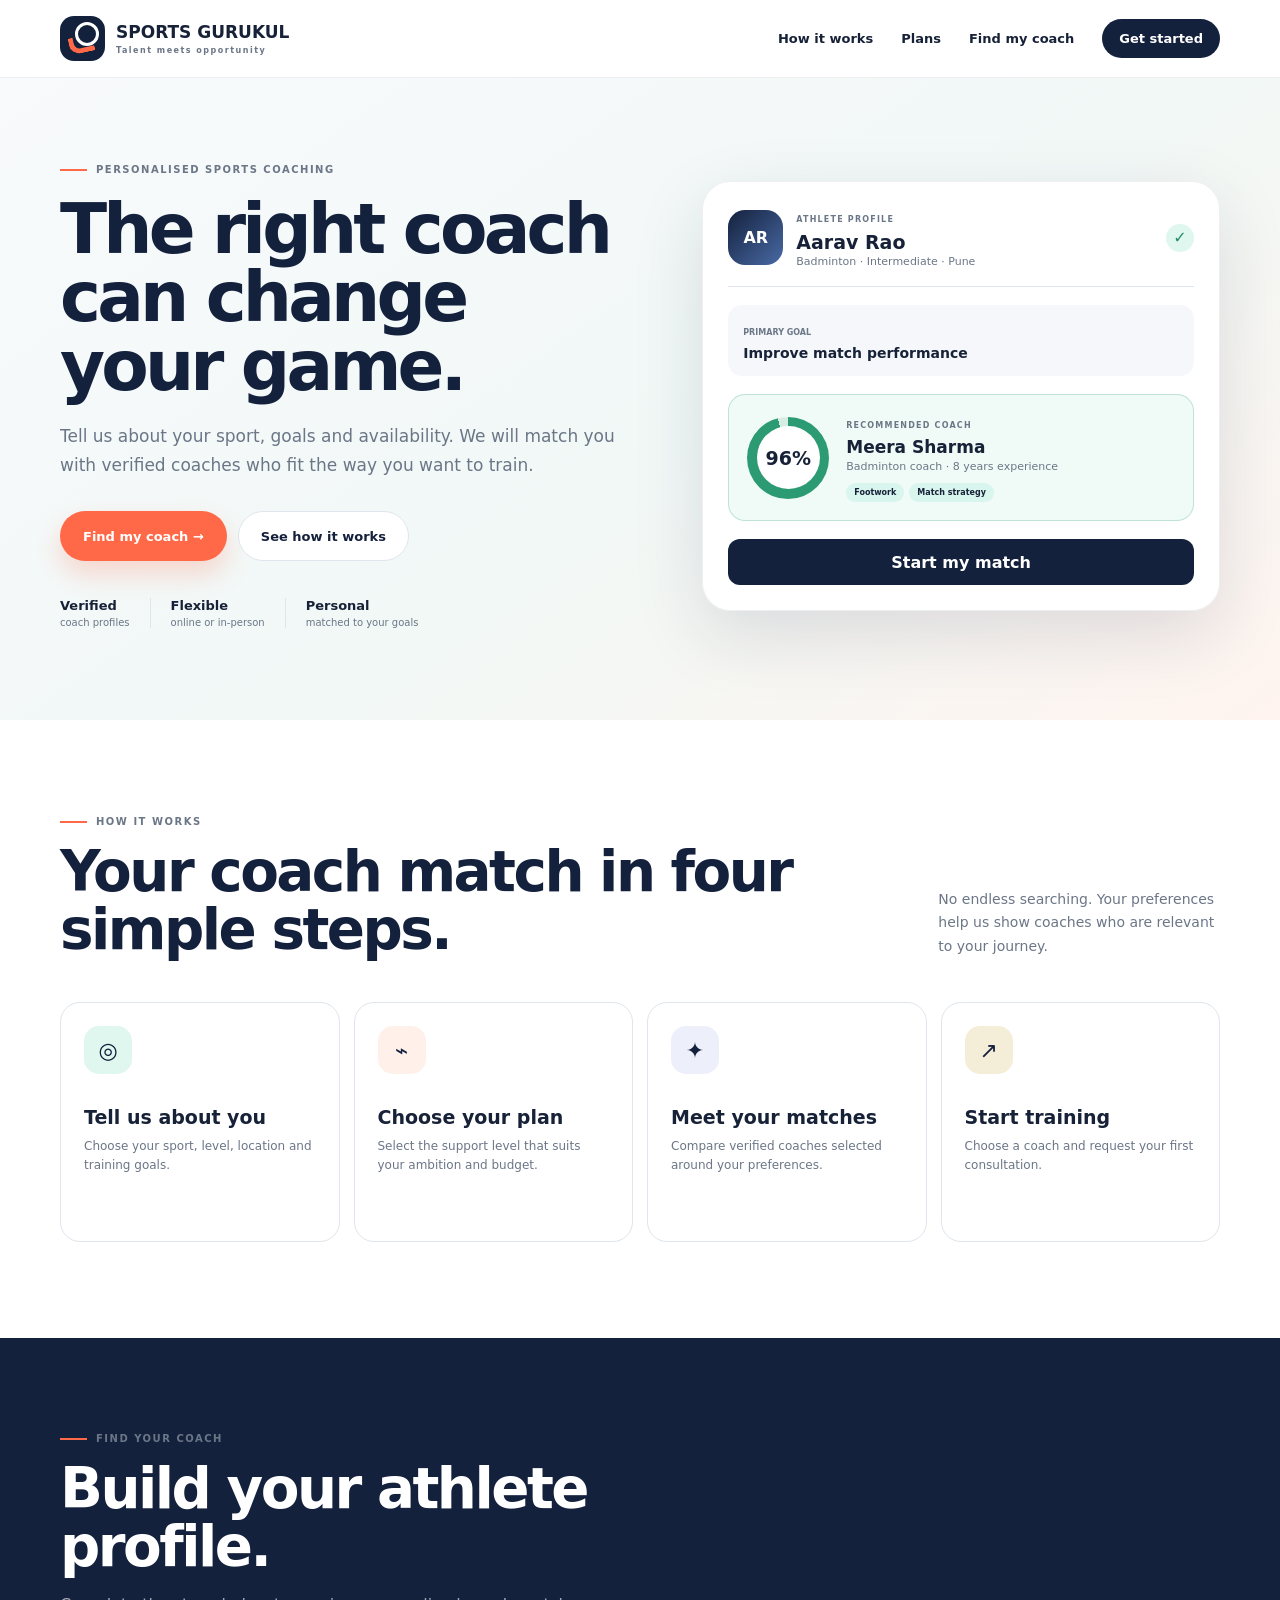
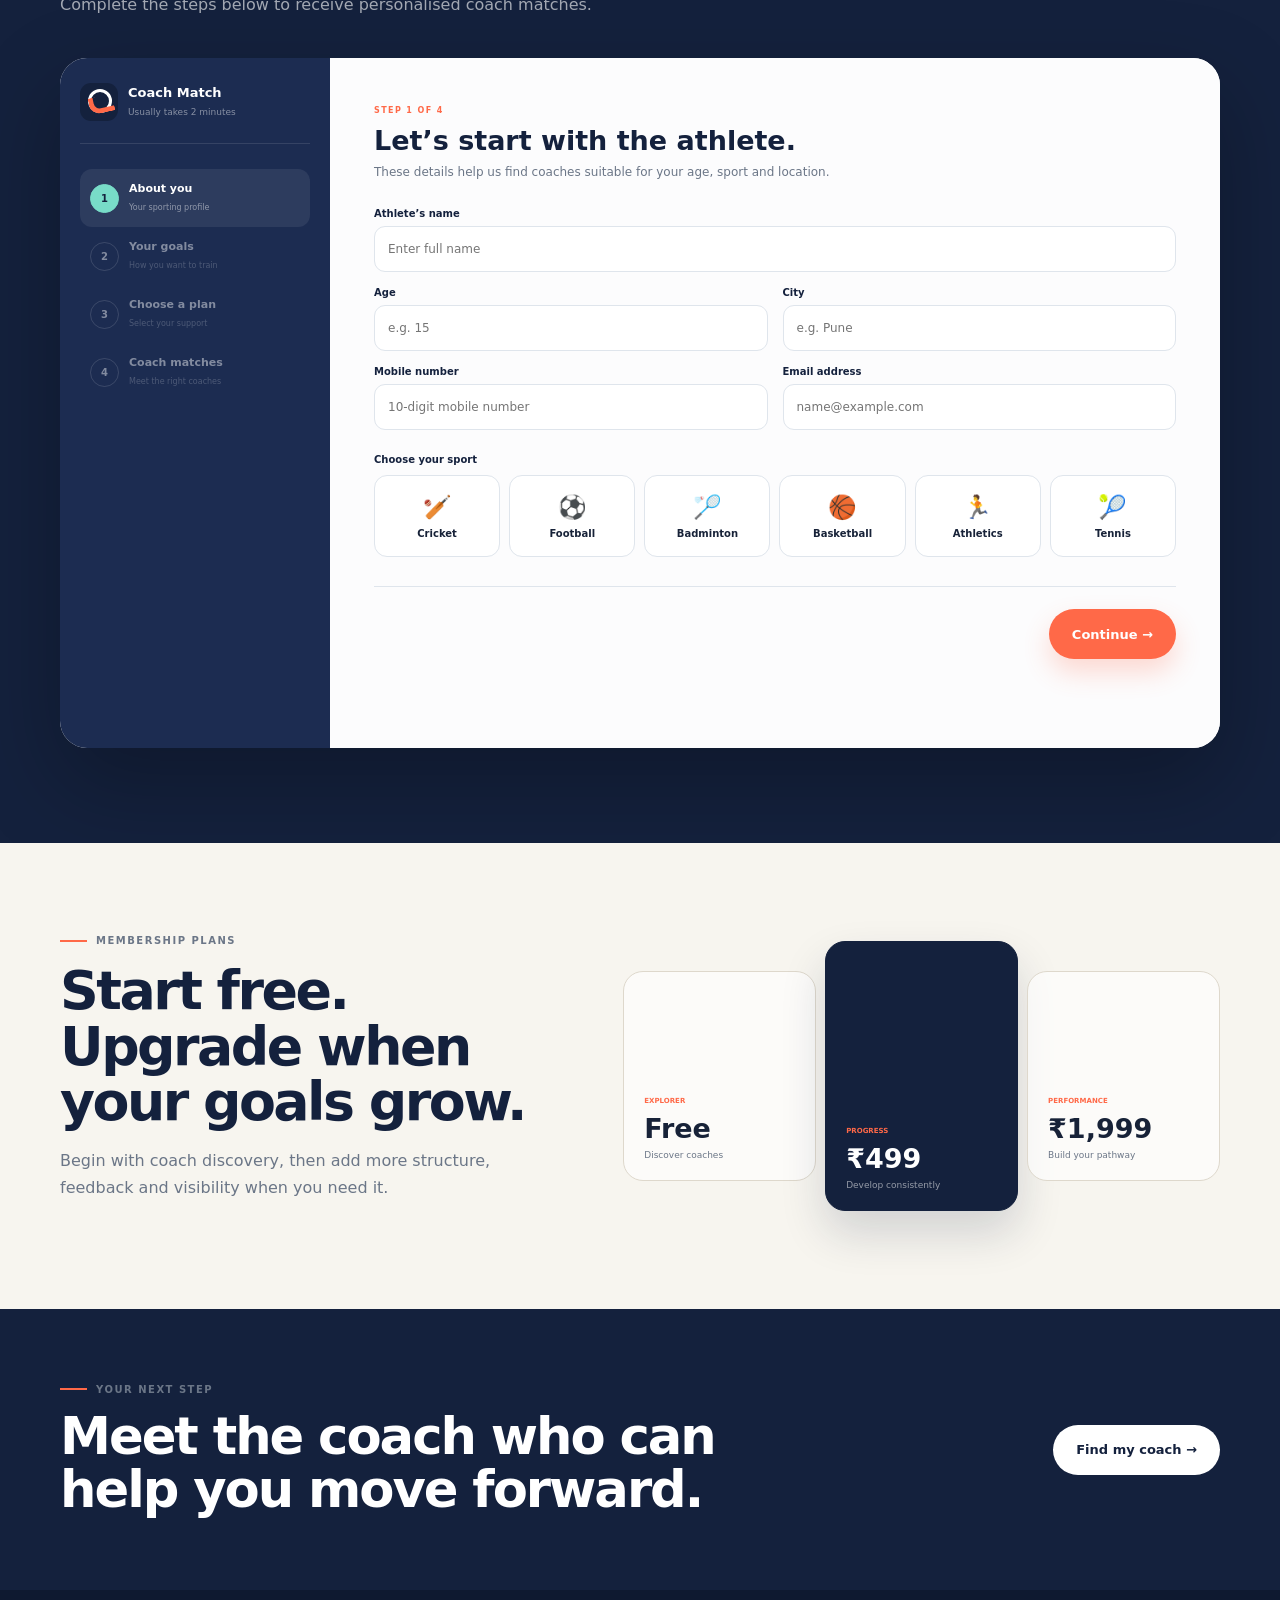
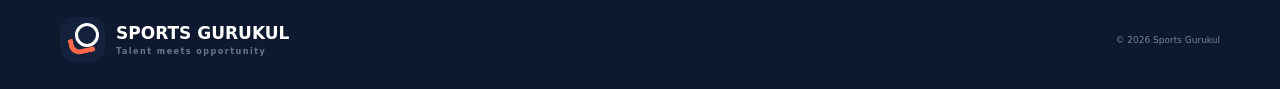
==== commit 66d1ba3e: "Convert site to client coach-matching journey" ====
--- a/index.html
+++ b/index.html
@@ -1,432 +1,5 @@
-<!DOCTYPE html>
-<html lang="en">
-<head>
-  <meta charset="UTF-8" />
-  <meta name="viewport" content="width=device-width, initial-scale=1.0" />
-  <meta name="description" content="Sports Gurukul — a proposed sports coaching marketplace connecting athletes, verified coaches, schools, academies and scouts." />
-  <meta name="theme-color" content="#17255f" />
-  <title>Sports Gurukul | Shark Tank Product Demo</title>
-  <link rel="stylesheet" href="styles.css" />
-</head>
-<body>
-  <div class="demo-ribbon">
-    <span>SHARK TANK PRODUCT DEMO</span>
-    <strong>Concept prototype • Built for presentation</strong>
-  </div>
-
-  <header class="site-header" id="top">
-    <div class="container nav-shell">
-      <a class="brand" href="#top" aria-label="Sports Gurukul home">
-        <span class="brand-mark" aria-hidden="true">
-          <span class="brand-ball"></span>
-          <span class="brand-path"></span>
-        </span>
-        <span class="brand-copy">
-          <strong>SPORTS GURUKUL</strong>
-          <small>Talent meets opportunity</small>
-        </span>
-      </a>
-
-      <button class="menu-toggle" type="button" aria-label="Open menu" aria-expanded="false">
-        <span></span><span></span><span></span>
-      </button>
-
-      <nav class="site-nav" aria-label="Primary navigation">
-        <a href="#problem">Problem</a>
-        <a href="#solution">Solution</a>
-        <a href="#demo">Product Demo</a>
-        <a href="#business">Business</a>
-        <button class="nav-pitch js-open-pitch" type="button">Enter Pitch Mode</button>
-      </nav>
-    </div>
-  </header>
-
-  <main>
-    <section class="hero" aria-labelledby="hero-title">
-      <div class="hero-orbit hero-orbit--one"></div>
-      <div class="hero-orbit hero-orbit--two"></div>
-      <div class="container hero-grid">
-        <div class="hero-copy reveal">
-          <div class="kicker"><span></span> A sports coaching marketplace</div>
-          <h1 id="hero-title">Sporting talent is everywhere.<br /><em>Opportunity should be too.</em></h1>
-          <p>Sports Gurukul is a proposed athlete-development platform that connects young players with verified coaches, performance intelligence and pathways to schools, academies and scouts.</p>
-          <div class="hero-actions">
-            <a class="button button--coral" href="#demo">Experience the product <span>→</span></a>
-            <button class="button button--outline js-open-pitch" type="button">Present in Pitch Mode</button>
-          </div>
-          <div class="hero-proof">
-            <div><strong>4</strong><span>users connected</span></div>
-            <div><strong>5</strong><span>revenue streams</span></div>
-            <div><strong>1</strong><span>complete ecosystem</span></div>
-          </div>
-        </div>
-
-        <div class="hero-product reveal reveal-delay">
-          <div class="product-window">
-            <div class="window-bar">
-              <div class="window-dots"><i></i><i></i><i></i></div>
-              <span>sports-gurukul.app</span>
-              <b>LIVE DEMO</b>
-            </div>
-            <div class="athlete-topline">
-              <div class="avatar avatar--large">AR</div>
-              <div>
-                <span class="muted-label">ATHLETE PROFILE</span>
-                <h3>Aarav Rao</h3>
-                <p>Badminton • U-16 • Pune</p>
-              </div>
-              <span class="verified-pill">✓ Verified</span>
-            </div>
-            <div class="score-layout">
-              <div class="overall-score">
-                <svg viewBox="0 0 120 120" role="img" aria-label="Performance score 78 out of 100">
-                  <circle class="score-track" cx="60" cy="60" r="48"></circle>
-                  <circle class="score-value" cx="60" cy="60" r="48"></circle>
-                </svg>
-                <div><strong>78</strong><span>Performance</span></div>
-              </div>
-              <div class="mini-metrics">
-                <div><span>Footwork</span><b>82</b><i style="--value:82%"></i></div>
-                <div><span>Reaction</span><b>76</b><i style="--value:76%"></i></div>
-                <div><span>Balance</span><b>74</b><i style="--value:74%"></i></div>
-              </div>
-            </div>
-            <div class="coach-match-card">
-              <div class="coach-icon">C</div>
-              <div><small>TOP COACH MATCH</small><strong>Coach Meera • 96% match</strong></div>
-              <button type="button" data-scroll-demo>View</button>
-            </div>
-          </div>
-          <div class="floating-note floating-note--left"><b>AI</b><span>Performance intelligence</span></div>
-          <div class="floating-note floating-note--right"><b>✓</b><span>Verified coach network</span></div>
-        </div>
-      </div>
-      <div class="hero-marquee" aria-hidden="true">
-        <div>ATHLETES <span>•</span> COACHES <span>•</span> SCHOOLS <span>•</span> ACADEMIES <span>•</span> SCOUTS <span>•</span> ATHLETES <span>•</span> COACHES <span>•</span> SCHOOLS <span>•</span> ACADEMIES <span>•</span> SCOUTS</div>
-      </div>
-    </section>
-
-    <section class="problem section-pad" id="problem">
-      <div class="container">
-        <div class="section-heading reveal">
-          <div>
-            <div class="kicker kicker--dark"><span></span> The opportunity gap</div>
-            <h2>Millions of athletes.<br />Limited opportunities.</h2>
-          </div>
-          <p>Talent is often restricted by money, geography, availability and access. At the same time, coaches need athletes and athletes need the right coaches.</p>
-        </div>
-
-        <div class="problem-grid">
-          <article class="problem-card reveal">
-            <span class="problem-number">01</span>
-            <div class="problem-icon">₹</div>
-            <h3>Coaching</h3>
-            <p>Quality private coaching can be expensive and difficult to compare.</p>
-          </article>
-          <article class="problem-card reveal reveal-delay">
-            <span class="problem-number">02</span>
-            <div class="problem-icon">✦</div>
-            <h3>Talent</h3>
-            <p>Promising athletes can remain unseen outside major sporting centres.</p>
-          </article>
-          <article class="problem-card reveal">
-            <span class="problem-number">03</span>
-            <div class="problem-icon">◎</div>
-            <h3>Access</h3>
-            <p>Coaches lack a simple way to discover, assess and support new athletes.</p>
-          </article>
-          <article class="problem-card reveal reveal-delay">
-            <span class="problem-number">04</span>
-            <div class="problem-icon">↔</div>
-            <h3>The gap</h3>
-            <p>There is no single trusted network connecting the entire development journey.</p>
-          </article>
-        </div>
-
-        <div class="problem-statement reveal">
-          <span>THE GOAL</span>
-          <strong>Connect athletes with certified coaches — and turn improvement into visible opportunity.</strong>
-        </div>
-      </div>
-    </section>
-
-    <section class="solution section-pad" id="solution">
-      <div class="container">
-        <div class="solution-intro reveal">
-          <div class="kicker"><span></span> Enter Sports Gurukul</div>
-          <h2>One platform.<br /><em>Complete athlete development.</em></h2>
-          <p>A proposed digital ecosystem that combines coaching discovery, smart recording, performance intelligence and trusted athlete profiles.</p>
-        </div>
-
-        <div class="journey-map reveal">
-          <article>
-            <div class="journey-icon">A</div>
-            <span>ATHLETES</span>
-            <h3>Upload skills and set goals</h3>
-            <p>Build a profile, share performance footage and define the next milestone.</p>
-          </article>
-          <div class="journey-arrow">→</div>
-          <article class="journey-platform">
-            <div class="journey-icon">SG</div>
-            <span>PLATFORM</span>
-            <h3>Record, analyse and match</h3>
-            <p>Convert raw effort into coach matches, feedback and measurable progress.</p>
-          </article>
-          <div class="journey-arrow">→</div>
-          <article>
-            <div class="journey-icon">C</div>
-            <span>COACHES</span>
-            <h3>Discover and develop talent</h3>
-            <p>Review athlete needs, deliver plans and build a trusted coaching practice.</p>
-          </article>
-        </div>
-
-        <div class="how-grid">
-          <article class="how-card reveal"><span>1</span><h3>Athlete signs up</h3><p>Receives a smart recording device or uses the supported recording flow.</p></article>
-          <article class="how-card reveal reveal-delay"><span>2</span><h3>Video auto-uploads</h3><p>Training footage is added to the athlete's secure profile.</p></article>
-          <article class="how-card reveal"><span>3</span><h3>Coach analyses</h3><p>Verified coaches review performance intelligence and footage.</p></article>
-          <article class="how-card reveal reveal-delay"><span>4</span><h3>Athlete improves</h3><p>Personalised coaching and progress reports support development.</p></article>
-        </div>
-      </div>
-    </section>
-
-    <section class="pillars section-pad">
-      <div class="container">
-        <div class="section-heading reveal">
-          <div>
-            <div class="kicker kicker--dark"><span></span> The product advantage</div>
-            <h2>Not just coaching.<br />Measurable improvement.</h2>
-          </div>
-          <p>The proposed platform is built around three connected capabilities that make development more visible, structured and trusted.</p>
-        </div>
-
-        <div class="pillar-grid">
-          <article class="pillar-card reveal">
-            <div class="pillar-visual device-visual">
-              <div class="device-lens"></div><div class="device-light"></div><div class="device-stand"></div>
-            </div>
-            <span>01</span>
-            <h3>Smart Recording System</h3>
-            <ul><li>Consistent camera positioning</li><li>Better training-video quality</li><li>Automatic profile uploads</li><li>Remote coach access</li></ul>
-            <small>Proposed hardware concept</small>
-          </article>
-          <article class="pillar-card pillar-card--dark reveal reveal-delay">
-            <div class="pillar-visual chart-visual">
-              <i style="--h:43%"></i><i style="--h:62%"></i><i style="--h:54%"></i><i style="--h:82%"></i><i style="--h:74%"></i>
-            </div>
-            <span>02</span>
-            <h3>Performance Intelligence</h3>
-            <ul><li>Skill-analysis summaries</li><li>Progress tracking over time</li><li>Prioritised improvement areas</li><li>Shareable athlete performance profile</li></ul>
-            <small>Simulated in this prototype</small>
-          </article>
-          <article class="pillar-card reveal">
-            <div class="pillar-visual trust-visual"><b>✓</b><i></i><i></i><i></i></div>
-            <span>03</span>
-            <h3>Trust System</h3>
-            <ul><li>Coach certification checks</li><li>Experience and achievement records</li><li>Ratings and verified reviews</li><li>Safer decisions for athletes and parents</li></ul>
-            <small>Verification workflow concept</small>
-          </article>
-        </div>
-      </div>
-    </section>
-
-    <section class="product-demo section-pad" id="demo">
-      <div class="container">
-        <div class="demo-heading reveal">
-          <div>
-            <div class="kicker"><span></span> Interactive product prototype</div>
-            <h2>See the ecosystem<br />from every side.</h2>
-          </div>
-          <div class="demo-note"><b>DEMO DATA</b><span>No login, payment or live AI is required.</span></div>
-        </div>
-
-        <div class="role-tabs reveal" role="tablist" aria-label="Choose platform user">
-          <button class="role-tab active" type="button" role="tab" data-role="athlete" aria-selected="true"><span>A</span>Athlete</button>
-          <button class="role-tab" type="button" role="tab" data-role="coach" aria-selected="false"><span>C</span>Coach</button>
-          <button class="role-tab" type="button" role="tab" data-role="school" aria-selected="false"><span>S</span>School / Academy</button>
-          <button class="role-tab" type="button" role="tab" data-role="scout" aria-selected="false"><span>◎</span>Scout</button>
-        </div>
-
-        <div class="dashboard-shell reveal">
-          <aside class="dashboard-sidebar">
-            <a class="dashboard-logo" href="#top"><span>SG</span><b>Sports Gurukul</b></a>
-            <div class="sidebar-user"><div class="avatar">AR</div><div><b id="sidebarName">Aarav Rao</b><small id="sidebarType">Athlete account</small></div></div>
-            <nav id="sidebarNav" aria-label="Demo dashboard navigation"></nav>
-            <div class="sidebar-upgrade"><span>ELITE</span><b>Unlock full visibility</b><small>Demo subscription</small></div>
-          </aside>
-
-          <div class="dashboard-main">
-            <div class="dashboard-topbar">
-              <div><small id="dashboardEyebrow">ATHLETE DASHBOARD</small><h3 id="dashboardTitle">Good morning, Aarav.</h3></div>
-              <div class="dashboard-actions"><button type="button" id="demoAction">Upload performance</button><div class="avatar">AR</div></div>
-            </div>
-            <div id="dashboardContent" class="dashboard-content" aria-live="polite"></div>
-          </div>
-        </div>
-      </div>
-    </section>
-
-    <section class="case-study section-pad">
-      <div class="container case-grid">
-        <div class="case-copy reveal">
-          <div class="kicker kicker--dark"><span></span> Why access matters</div>
-          <h2>A small-town athlete.<br />A champion coach.<br /><em>A gold-medal outcome.</em></h2>
-          <p>The pitch deck uses Saina Nehwal's journey as an example of what can happen when talent is discovered and personally developed by the right coach.</p>
-          <blockquote>That kind of outcome should not depend on one lucky discovery. Sports Gurukul aims to make access more repeatable — for athletes in every town.</blockquote>
-          <small>Illustrative case study used in the pitch; no endorsement or affiliation is implied.</small>
-        </div>
-        <div class="case-path reveal reveal-delay">
-          <article><div class="case-person case-person--athlete">A</div><span>ATHLETE</span><h3>Talent outside a major centre</h3></article>
-          <div class="case-arrow">→</div>
-          <article><div class="case-person case-person--coach">C</div><span>COACH</span><h3>Discovered and personally coached</h3></article>
-          <div class="case-arrow">→</div>
-          <article><div class="case-person case-person--winner">★</div><span>OUTCOME</span><h3>World-class performance</h3></article>
-        </div>
-      </div>
-    </section>
-
-    <section class="business section-pad" id="business">
-      <div class="container">
-        <div class="section-heading reveal">
-          <div>
-            <div class="kicker kicker--dark"><span></span> A scalable sports ecosystem</div>
-            <h2>Five ways the<br />platform can earn.</h2>
-          </div>
-          <p>The model combines recurring subscriptions, transaction revenue, hardware, institutional partnerships and professional access.</p>
-        </div>
-
-        <div class="revenue-grid">
-          <article class="revenue-card reveal"><span>01</span><div class="revenue-icon">A</div><h3>Athlete subscriptions</h3><p>Free access, Pro at ₹499/month and Elite at ₹1,999/month.</p><b>₹48 lakh <small>Year 1 projection</small></b></article>
-          <article class="revenue-card reveal reveal-delay"><span>02</span><div class="revenue-icon">%</div><h3>Coaching commission</h3><p>20% platform commission on each completed coaching session.</p><b>₹30 lakh <small>Year 1 projection</small></b></article>
-          <article class="revenue-card reveal"><span>03</span><div class="revenue-icon">▣</div><h3>Smart device</h3><p>Purchase or monthly rental of the proposed recording device.</p><b>₹20 lakh <small>Year 1 projection</small></b></article>
-          <article class="revenue-card reveal reveal-delay"><span>04</span><div class="revenue-icon">S</div><h3>School partnerships</h3><p>Annual subscriptions for schools, sports academies and institutions.</p><b>₹30 lakh <small>Year 1 projection</small></b></article>
-          <article class="revenue-card reveal"><span>05</span><div class="revenue-icon">◎</div><h3>Scout access</h3><p>Paid discovery access to searchable, verified athlete profiles.</p><b>₹12 lakh <small>Year 1 projection</small></b></article>
-        </div>
-
-        <div class="growth-panel reveal">
-          <div class="growth-copy"><span>PROJECTED GROWTH</span><h3>From product launch to athlete network.</h3><p>These figures are projections from the pitch deck, not existing revenue.</p></div>
-          <div class="growth-chart">
-            <div><b>₹1.4 Cr</b><i style="--growth:34%"></i><span>YEAR 1</span></div>
-            <div><b>₹4 Cr</b><i style="--growth:62%"></i><span>YEAR 2</span></div>
-            <div><b>₹10 Cr</b><i style="--growth:100%"></i><span>YEAR 3</span></div>
-          </div>
-        </div>
-      </div>
-    </section>
-
-    <section class="vision section-pad">
-      <div class="container vision-grid">
-        <div class="vision-copy reveal">
-          <div class="kicker"><span></span> Sports Gurukul vision</div>
-          <h2>Building India's largest athlete-development network.</h2>
-          <p>A future where a talented child from any village can access the same quality coaching as a child in a major city.</p>
-          <div class="vision-list"><span>Multiple countries</span><span>Sports scholarships</span><span>Talent scouting network</span><span>School partnerships</span></div>
-        </div>
-        <div class="vision-roadmap reveal reveal-delay">
-          <div class="roadmap-line"></div>
-          <article><span>NOW</span><h3>Build the platform</h3><p>Develop the technology prototype and validate the first user journey.</p></article>
-          <article><span>NEXT</span><h3>Onboard trusted supply</h3><p>Verify coaches and begin school and academy partnerships.</p></article>
-          <article><span>THEN</span><h3>Launch the network</h3><p>Recruit the first athlete community and improve the model using real usage.</p></article>
-        </div>
-      </div>
-    </section>
-
-    <section class="ask section-pad" id="ask">
-      <div class="container ask-card reveal">
-        <div class="ask-main">
-          <span>WE ARE SEEKING</span>
-          <h2>₹1.5 Crore</h2>
-          <p>for <strong>15% equity</strong></p>
-          <small>Implied post-money valuation: ₹10 crore</small>
-        </div>
-        <div class="fund-use">
-          <h3>Proposed use of funds</h3>
-          <div><span><i style="--share:35%"></i></span><b>35%</b><p>Product & AI development</p></div>
-          <div><span><i style="--share:25%"></i></span><b>25%</b><p>Smart device manufacturing</p></div>
-          <div><span><i style="--share:20%"></i></span><b>20%</b><p>Coach & school partnerships</p></div>
-          <div><span><i style="--share:15%"></i></span><b>15%</b><p>Marketing & customer acquisition</p></div>
-          <div><span><i style="--share:5%"></i></span><b>5%</b><p>Legal & operations</p></div>
-        </div>
-        <div class="ask-cta">
-          <span>FOUNDER</span>
-          <h3>Aaditya Ghosalkar</h3>
-          <p>Student innovator • IX B</p>
-          <button class="button button--light js-open-pitch" type="button">Launch full-screen pitch</button>
-        </div>
-      </div>
-    </section>
-  </main>
-
-  <footer>
-    <div class="container footer-grid">
-      <a class="brand brand--footer" href="#top">
-        <span class="brand-mark"><span class="brand-ball"></span><span class="brand-path"></span></span>
-        <span class="brand-copy"><strong>SPORTS GURUKUL</strong><small>One platform. Complete athlete development.</small></span>
-      </a>
-      <p>Interactive concept prototype prepared for Aaditya Ghosalkar's Shark Tank presentation.</p>
-      <span>© <b id="year"></b> Sports Gurukul</span>
-    </div>
-  </footer>
-
-  <div class="pitch-overlay" id="pitchOverlay" aria-hidden="true" role="dialog" aria-modal="true" aria-label="Sports Gurukul pitch mode">
-    <div class="pitch-topbar">
-      <a class="pitch-brand" href="#top"><span>SG</span><b>SPORTS GURUKUL</b></a>
-      <div class="pitch-progress"><i id="pitchProgress"></i></div>
-      <div class="pitch-counter"><span id="pitchCurrent">1</span> / <span id="pitchTotal">5</span></div>
-      <button class="pitch-close" type="button" aria-label="Close pitch mode">×</button>
-    </div>
-
-    <div class="pitch-stage">
-      <section class="pitch-slide active" data-pitch="1">
-        <div class="pitch-kicker">01 — THE PROBLEM</div>
-        <h2>Millions of athletes.<br /><em>Limited opportunities.</em></h2>
-        <p>Money, geography, availability and accessibility separate talented players from the right coaching.</p>
-        <div class="pitch-stat-row"><div><b>₹</b><span>Coaching is expensive</span></div><div><b>✦</b><span>Talent remains unnoticed</span></div><div><b>↔</b><span>Coaches and athletes cannot connect</span></div></div>
-      </section>
-      <section class="pitch-slide" data-pitch="2">
-        <div class="pitch-kicker">02 — THE SOLUTION</div>
-        <h2>One platform.<br /><em>Complete athlete development.</em></h2>
-        <p>Sports Gurukul connects athletes with verified coaches, measurable performance intelligence and opportunity pathways.</p>
-        <div class="pitch-flow"><span>Athlete</span><b>→</b><span>Sports Gurukul</span><b>→</b><span>Coach</span><b>→</b><span>Opportunity</span></div>
-      </section>
-      <section class="pitch-slide" data-pitch="3">
-        <div class="pitch-kicker">03 — THE PRODUCT</div>
-        <h2>Record. Analyse.<br /><em>Improve. Get discovered.</em></h2>
-        <div class="pitch-product-grid"><article><b>▣</b><h3>Smart recording</h3><p>Capture training consistently.</p></article><article><b>AI</b><h3>Performance intelligence</h3><p>Show strengths and priorities.</p></article><article><b>✓</b><h3>Trust system</h3><p>Verify coaches and profiles.</p></article></div>
-      </section>
-      <section class="pitch-slide" data-pitch="4">
-        <div class="pitch-kicker">04 — THE BUSINESS</div>
-        <h2>Five revenue streams.<br /><em>One scalable ecosystem.</em></h2>
-        <div class="pitch-revenue"><span>Athlete subscriptions</span><span>Coaching commission</span><span>Smart device</span><span>School partnerships</span><span>Scout access</span></div>
-        <div class="pitch-growth"><b>₹1.4 Cr <small>Y1</small></b><b>₹4 Cr <small>Y2</small></b><b>₹10 Cr <small>Y3</small></b></div>
-      </section>
-      <section class="pitch-slide" data-pitch="5">
-        <div class="pitch-kicker">05 — THE ASK</div>
-        <h2>₹1.5 Crore<br /><em>for 15% equity.</em></h2>
-        <p>To build the product, develop performance intelligence, manufacture the device and launch the first athlete network.</p>
-        <div class="pitch-founder"><span>Presented by</span><b>Aaditya Ghosalkar</b><small>Founder • Student Innovator</small></div>
-      </section>
-    </div>
-
-    <div class="pitch-controls">
-      <button class="pitch-prev" type="button">← Previous</button>
-      <span>Use arrow keys or the buttons</span>
-      <button class="pitch-next" type="button">Next →</button>
-    </div>
-  </div>
-
-  <div class="demo-modal" id="demoModal" aria-hidden="true" role="dialog" aria-modal="true" aria-label="Demo action">
-    <div class="demo-modal-card">
-      <button class="modal-close" type="button" aria-label="Close">×</button>
-      <div class="modal-icon" id="modalIcon">AI</div>
-      <span class="modal-label">SIMULATED DEMO</span>
-      <h3 id="modalTitle">Performance uploaded</h3>
-      <p id="modalText">The prototype has added a sample video to the athlete profile and generated a simulated analysis.</p>
-      <div class="modal-progress"><i></i></div>
-      <button class="button button--coral modal-done" type="button">Continue</button>
-    </div>
-  </div>
-
-  <script src="script.js"></script>
-</body>
-</html>+<!doctype html><html lang="en"><head><meta charset="utf-8"><meta name="viewport" content="width=device-width,initial-scale=1"><meta name="description" content="Find a verified sports coach matched to your sport, goals, location and schedule."><meta name="theme-color" content="#14213d"><title>Sports Gurukul | Find Your Coach</title><style>
+:root{--n:#14213d;--n2:#21345f;--c:#ff6948;--m:#78dcc8;--i:#172238;--g:#6b7687;--l:#dfe5ec;--s:#f5f7fa;--w:#fff;--r:20px;--sh:0 24px 70px #14213d20}*{box-sizing:border-box}html{scroll-behavior:smooth}body{margin:0;font-family:Aptos,"Segoe UI",system-ui,sans-serif;color:var(--i);background:#fff;-webkit-font-smoothing:antialiased}body.lock{overflow:hidden}a{text-decoration:none;color:inherit}button,input,select{font:inherit}.wrap{width:min(calc(100% - 36px),1160px);margin:auto}.top{height:78px;position:sticky;top:0;z-index:30;display:flex;align-items:center;background:#fffffff2;backdrop-filter:blur(15px);border-bottom:1px solid #14213d12}.nav{display:flex;align-items:center;justify-content:space-between}.brand{display:flex;align-items:center;gap:11px}.logo{width:45px;height:45px;border-radius:14px;background:var(--n);position:relative;overflow:hidden;display:block}.logo:before{content:"";position:absolute;width:18px;height:18px;border:3px solid #fff;border-radius:50%;right:6px;top:6px}.logo:after{content:"";position:absolute;width:20px;height:12px;border-left:5px solid var(--c);border-bottom:5px solid var(--c);border-radius:0 0 0 11px;left:9px;bottom:8px;transform:rotate(-12deg)}.brand b{display:block;font-size:17px}.brand small{display:block;margin-top:4px;color:var(--g);font-size:8px;font-weight:800;letter-spacing:1.5px}.links{display:flex;align-items:center;gap:28px;font-size:13px;font-weight:750}.links .cta{padding:12px 17px;border-radius:999px;color:#fff;background:var(--n)}.menu{display:none;border:0;background:none;font-size:25px}.hero{padding:86px 0 92px;background:linear-gradient(145deg,#f8fafc,#f1f8f6 55%,#fff4ef);overflow:hidden}.heroGrid{display:grid;grid-template-columns:1.05fr .95fr;gap:70px;align-items:center}.eye{display:flex;align-items:center;gap:9px;color:var(--g);font-size:10px;font-weight:850;letter-spacing:1.5px;text-transform:uppercase}.eye:before{content:"";width:27px;height:2px;background:var(--c)}h1{margin:20px 0 22px;color:var(--n);font-size:clamp(48px,5.4vw,76px);line-height:.99;letter-spacing:-3.8px}.lead{max-width:610px;color:var(--g);font-size:17px;line-height:1.7}.actions{display:flex;gap:11px;margin-top:31px}.btn{min-height:50px;display:inline-flex;align-items:center;justify-content:center;gap:11px;padding:0 22px;border:1px solid transparent;border-radius:999px;font-size:13px;font-weight:800;cursor:pointer}.primary{color:#fff;background:var(--c);box-shadow:0 13px 27px #ff69483d}.secondary{color:var(--n);background:#fff;border-color:var(--l)}.trust{display:flex;margin-top:37px}.trust div{padding-right:20px;margin-right:20px;border-right:1px solid var(--l)}.trust div:last-child{border:0}.trust b{display:block;font-size:13px}.trust span{display:block;margin-top:4px;color:var(--g);font-size:10px}.preview{padding:25px;border:1px solid #14213d12;border-radius:28px;background:#fffffff2;box-shadow:var(--sh)}.athlete{display:grid;grid-template-columns:auto 1fr auto;gap:13px;align-items:center;padding-bottom:18px;border-bottom:1px solid var(--l)}.avatar{width:55px;height:55px;display:grid;place-items:center;border-radius:17px;color:#fff;background:linear-gradient(135deg,var(--n),#496aa5);font-weight:900}.athlete small,.match small{color:var(--g);font-size:8px;font-weight:850;letter-spacing:1.2px}.athlete h3{margin:5px 0 2px;font-size:19px}.athlete p,.match p{margin:0;color:var(--g);font-size:11px}.tick{width:28px;height:28px;display:grid;place-items:center;border-radius:50%;color:#288d69;background:#dff7ef}.goal{margin-top:18px;padding:15px;border-radius:14px;background:var(--s)}.goal small{color:var(--g);font-size:8px;font-weight:850}.goal b{display:block;margin-top:6px;font-size:14px}.match{display:grid;grid-template-columns:auto 1fr;gap:17px;align-items:center;margin-top:18px;padding:18px;border:1px solid #2c9b7340;border-radius:17px;background:#f0fbf7}.ring{width:82px;height:82px;display:grid;place-items:center;border-radius:50%;background:conic-gradient(#2c9b73 96%,#d6ede5 0);position:relative}.ring:before{content:"";position:absolute;width:63px;height:63px;border-radius:50%;background:#fff}.ring b{position:relative;font-size:19px}.match h4{margin:5px 0 3px;font-size:17px}.tags{display:flex;gap:5px;flex-wrap:wrap;margin-top:10px}.tags span{padding:5px 8px;border-radius:999px;background:#78dcc833;font-size:8px;font-weight:750}.preview button{width:100%;height:46px;margin-top:18px;border:0;border-radius:12px;color:#fff;background:var(--n);font-weight:800;cursor:pointer}.section{padding:96px 0}.head{display:flex;align-items:flex-end;justify-content:space-between;gap:45px;margin-bottom:43px}.head h2,.matchHead h2{margin:16px 0 0;color:var(--n);font-size:clamp(38px,4.4vw,59px);line-height:1.03;letter-spacing:-2.5px}.head p{width:385px;margin:0;color:var(--g);font-size:14px;line-height:1.7}.steps{display:grid;grid-template-columns:repeat(4,1fr);gap:14px}.step{min-height:240px;padding:23px;border:1px solid var(--l);border-radius:var(--r)}.step i{width:48px;height:48px;display:grid;place-items:center;border-radius:15px;background:#dff7ef;color:var(--n);font-style:normal;font-size:22px}.step:nth-child(2) i{background:#fff0ea}.step:nth-child(3) i{background:#edf0fa}.step:nth-child(4) i{background:#f4eed8}.step h3{margin:32px 0 9px;font-size:19px}.step p{margin:0;color:var(--g);font-size:12px;line-height:1.6}.matchSec{padding:95px 0;background:var(--n);color:#fff}.matchHead{max-width:720px;margin-bottom:40px}.matchHead h2{color:#fff}.matchHead p{color:#ffffff9b;line-height:1.65}.shell{min-height:690px;display:grid;grid-template-columns:270px 1fr;border-radius:27px;overflow:hidden;background:#fff;color:var(--i);box-shadow:0 35px 90px #0004}.side{padding:25px 20px;background:#1c2c51;color:#fff}.sideTitle{display:flex;align-items:center;gap:10px;padding-bottom:22px;border-bottom:1px solid #ffffff1c}.sideTitle .logo{width:38px;height:38px;border-radius:11px}.sideTitle b{display:block;font-size:13px}.sideTitle small{color:#ffffff78;font-size:9px}.progress{list-style:none;margin:25px 0 0;padding:0}.progress li{display:grid;grid-template-columns:auto 1fr;gap:10px;align-items:center;padding:13px 10px;border-radius:12px;opacity:.45}.progress li.on{opacity:1;background:#ffffff13}.progress li.done{opacity:.8}.progress li>span{width:29px;height:29px;display:grid;place-items:center;border:1px solid #ffffff4d;border-radius:50%;font-size:10px;font-weight:850}.progress li.on>span{color:var(--n);background:var(--m);border-color:var(--m)}.progress li.done>span{font-size:0}.progress li.done>span:after{content:"✓";font-size:11px;color:var(--m)}.progress b{display:block;font-size:11px}.progress small{color:#ffffff78;font-size:8px}.content{padding:40px 44px;background:#fcfcfd}.pane{display:none}.pane.on{display:block;animation:fade .25s ease}@keyframes fade{from{opacity:0;transform:translateY(6px)}to{opacity:1}}.paneHead span,.resKick{color:var(--c);font-size:8px;font-weight:900;letter-spacing:1.4px}.paneHead h3,.resTop h3{margin:8px 0 7px;color:var(--n);font-size:27px}.paneHead p,.resTop p{margin:0;color:var(--g);font-size:12px;line-height:1.55}.grid{display:grid;grid-template-columns:repeat(2,1fr);gap:15px;margin-top:26px}.field{display:flex;flex-direction:column;gap:7px}.field.wide{grid-column:1/-1}.field label,.choiceTitle{font-size:10px;font-weight:800;color:var(--n)}.field input,.field select{height:46px;padding:0 13px;border:1px solid var(--l);border-radius:11px;outline:0;background:#fff;color:var(--i);font-size:12px}.field input:focus,.field select:focus{border-color:var(--c);box-shadow:0 0 0 3px #ff694818}.field.bad input,.field.bad select{border-color:#ca403a}.err{display:none;color:#c43e39;font-size:8px}.field.bad .err,.choice.bad>.err,.planErr.show{display:block}.choice{margin-top:24px}.choiceTitle{margin-bottom:10px}.options{display:grid;gap:9px}.sports{grid-template-columns:repeat(6,1fr)}.four{grid-template-columns:repeat(4,1fr)}.two{grid-template-columns:repeat(2,1fr)}.cardChoice{min-height:82px;position:relative;display:flex;flex-direction:column;align-items:center;justify-content:center;gap:7px;padding:11px;border:1px solid var(--l);border-radius:13px;background:#fff;cursor:pointer;text-align:center}.cardChoice input,.plan input{position:absolute;opacity:0}.cardChoice:has(input:checked){border-color:var(--c);background:#fff6f2;box-shadow:0 0 0 2px #ff694813}.cardChoice em{font-style:normal;font-size:23px}.cardChoice b{font-size:10px}.cardChoice.text{align-items:flex-start;text-align:left}.cardChoice.text b{font-size:11px}.cardChoice.text small{color:var(--g);font-size:8px}.three{grid-template-columns:repeat(3,1fr)}.actions2{display:flex;justify-content:space-between;gap:10px;margin-top:29px;padding-top:22px;border-top:1px solid var(--l)}.actions2.end{justify-content:flex-end}.back{color:var(--n);background:transparent;border-color:var(--l)}.plans{display:grid;grid-template-columns:repeat(3,1fr);gap:11px;margin-top:25px}.plan{min-height:340px;position:relative;padding:20px;border:1px solid var(--l);border-radius:18px;background:#fff;cursor:pointer}.plan.feature{border-color:#ff694866;background:linear-gradient(#fff8f5,#fff)}.plan:has(input:checked){border-color:var(--c);box-shadow:0 13px 32px #14213d17}.badge{position:absolute;top:-9px;left:18px;padding:5px 8px;border-radius:999px;color:#fff;background:var(--c);font-size:7px;font-weight:900}.planTop{display:flex;justify-content:space-between;gap:10px;padding-bottom:15px;border-bottom:1px solid var(--l)}.planTop span{color:var(--c);font-size:7px;font-weight:900;letter-spacing:1px}.planTop h4{margin:5px 0 0;font-size:20px}.planTop strong{font-size:20px;color:var(--n)}.planTop small{font-size:7px;color:var(--g)}.plan>p{min-height:48px;color:var(--g);font-size:10px;line-height:1.5}.plan ul{list-style:none;padding:0;margin:0;display:flex;flex-direction:column;gap:9px}.plan li{padding-left:18px;position:relative;color:#465267;font-size:9px}.plan li:before{content:"✓";position:absolute;left:0;color:#2c9b73;font-weight:900}.planErr{display:none;margin-top:8px}.loading{min-height:520px;display:flex;flex-direction:column;align-items:center;justify-content:center;text-align:center}.loadIcon{display:flex;align-items:center}.person{width:66px;height:66px;display:grid;place-items:center;border-radius:20px;color:#fff;background:var(--n);font-weight:900}.person:last-child{background:var(--c)}.lines{width:120px;padding:0 12px}.lines i{display:block;height:3px;margin:7px 0;border-radius:9px;background:linear-gradient(90deg,var(--n),var(--m),var(--c));background-size:200%;animation:flow 1s linear infinite}.lines i:nth-child(2){width:70%;margin:auto}.lines i:nth-child(3){width:45%;margin:7px auto}@keyframes flow{to{background-position:-200%}}.loading h3{margin:25px 0 8px;color:var(--n);font-size:25px}.loading p{max-width:480px;color:var(--g);font-size:11px}.bar{width:280px;height:5px;margin-top:22px;border-radius:9px;background:#e7eaf0;overflow:hidden}.bar i{display:block;width:0;height:100%;background:var(--c);animation:fill 1.6s ease forwards}@keyframes fill{to{width:100%}}.results[hidden],.loading[hidden]{display:none}.resTop{display:flex;justify-content:space-between;gap:20px}.edit{border:0;padding:9px 12px;border-radius:9px;background:var(--s);color:var(--n);font-size:9px;font-weight:800}.summary{display:grid;grid-template-columns:repeat(3,1fr);gap:9px;margin:21px 0 18px}.summary div{padding:12px;border-radius:11px;background:var(--s)}.summary small{display:block;color:var(--g);font-size:7px;font-weight:850}.summary b{display:block;margin-top:5px;color:var(--n);font-size:10px}.coachList{display:flex;flex-direction:column;gap:9px}.coach{display:grid;grid-template-columns:auto 1fr auto;gap:15px;align-items:center;padding:15px;border:1px solid var(--l);border-radius:15px;background:#fff}.coachAv{width:50px;height:50px;display:grid;place-items:center;border-radius:15px;color:#fff;background:linear-gradient(135deg,var(--n),#4c6da8);font-weight:900}.coach:nth-child(2) .coachAv{background:linear-gradient(135deg,#2c9b73,#6bc7a8)}.coach:nth-child(3) .coachAv{background:linear-gradient(135deg,var(--c),#ff9b77)}.nameLine{display:flex;gap:7px;align-items:center}.nameLine h4{margin:0;font-size:14px}.nameLine span{padding:4px 6px;border-radius:999px;color:#2c8b68;background:#dff7ef;font-size:7px;font-weight:850}.coach p{margin:4px 0;color:var(--g);font-size:9px}.meta{display:flex;gap:11px;flex-wrap:wrap;margin-top:7px;font-size:8px}.score{text-align:right}.score strong{display:block;color:#2c9b73;font-size:18px}.score small{color:var(--g);font-size:7px}.choose{display:block;margin-top:7px;padding:8px 10px;border:0;border-radius:9px;color:#fff;background:var(--n);font-size:8px;font-weight:850}.pricing{padding:92px 0;background:#f7f5ef}.priceGrid{display:grid;grid-template-columns:.9fr 1.1fr;gap:75px;align-items:center}.priceGrid h2{margin:17px 0;color:var(--n);font-size:clamp(38px,4.2vw,57px);line-height:1.03;letter-spacing:-2.5px}.priceGrid p{color:var(--g);line-height:1.7}.miniPlans{display:grid;grid-template-columns:repeat(3,1fr);gap:9px;align-items:center}.mini{min-height:210px;display:flex;flex-direction:column;justify-content:flex-end;padding:20px;border:1px solid #ded8cc;border-radius:20px;background:#ffffffaa}.mini.active{min-height:270px;color:#fff;background:var(--n);border-color:var(--n);box-shadow:0 22px 45px #14213d29}.mini span{color:var(--c);font-size:7px;font-weight:900}.mini b{margin-top:8px;font-size:27px}.mini small{margin-top:6px;color:var(--g);font-size:9px}.mini.active small{color:#ffffff8c}.final{padding:75px 0;background:var(--n);color:#fff}.finalIn{display:flex;align-items:center;justify-content:space-between;gap:35px}.final h2{max-width:760px;margin:15px 0 0;font-size:clamp(36px,4vw,56px);line-height:1.03;letter-spacing:-2px}.final .btn{color:var(--n);background:#fff}.foot{padding:27px 0;background:#0e1930;color:#fff}.footIn{display:flex;align-items:center;justify-content:space-between;gap:20px}.foot p{margin:0;color:#ffffff73;font-size:9px}.modal{display:none;position:fixed;inset:0;z-index:80;align-items:center;justify-content:center;padding:18px}.modal.open{display:flex}.shade{position:absolute;inset:0;background:#07101dba;backdrop-filter:blur(6px)}.modalBox{width:min(100%,480px);position:relative;z-index:1;padding:34px;border-radius:24px;background:#fff;box-shadow:0 30px 90px #0005}.close{position:absolute;right:14px;top:12px;width:34px;height:34px;border:0;border-radius:50%;background:var(--s);font-size:21px}.success{width:52px;height:52px;display:grid;place-items:center;border-radius:16px;color:#278a67;background:#dff7ef;font-weight:900;font-size:21px}.modalBox h2{margin:17px 0 8px;color:var(--n);font-size:28px}.modalBox>p{color:var(--g);font-size:12px;line-height:1.6}.confirm{margin:18px 0;padding:14px;border-radius:13px;background:var(--s)}.confirm div{display:flex;justify-content:space-between;gap:15px;padding:6px 0;color:var(--g);font-size:9px}.confirm div+div{border-top:1px solid var(--l)}.confirm b{color:var(--n);text-align:right}@media(max-width:900px){.links{display:none;position:absolute;left:18px;right:18px;top:65px;flex-direction:column;align-items:stretch;padding:12px;border:1px solid var(--l);border-radius:15px;background:#fff;box-shadow:var(--sh)}.links.open{display:flex}.links a{padding:10px}.menu{display:block}.heroGrid,.priceGrid{grid-template-columns:1fr}.steps{grid-template-columns:repeat(2,1fr)}.shell{grid-template-columns:1fr}.side{padding:15px}.sideTitle{display:none}.progress{display:flex;margin:0}.progress li{flex:1;display:flex;justify-content:center;padding:7px}.progress li div{display:none}.content{padding:32px 24px}.sports{grid-template-columns:repeat(3,1fr)}.three{grid-template-columns:1fr}.plans{grid-template-columns:1fr}.plan{min-height:0}.plan>p{min-height:0}}@media(max-width:620px){.wrap{width:min(calc(100% - 24px),1160px)}.hero{padding:55px 0 70px}.heroGrid{gap:45px}h1{font-size:44px;letter-spacing:-2.5px}.lead{font-size:15px}.actions{flex-direction:column}.actions .btn{width:100%}.trust div{padding-right:8px;margin-right:8px}.trust b{font-size:10px}.trust span{font-size:7px}.preview{padding:18px}.match{grid-template-columns:1fr}.section{padding:72px 0}.head{flex-direction:column;align-items:flex-start;gap:15px}.head p{width:auto}.head h2,.matchHead h2{font-size:38px}.steps{grid-template-columns:1fr}.content{padding:27px 15px}.grid,.four,.two{grid-template-columns:1fr}.sports{grid-template-columns:repeat(2,1fr)}.actions2{flex-direction:column-reverse}.actions2 .btn{width:100%}.summary{grid-template-columns:1fr}.resTop{flex-direction:column}.coach{grid-template-columns:auto 1fr}.score{grid-column:1/-1;display:flex;align-items:center;justify-content:space-between;padding-top:10px;border-top:1px solid var(--l);text-align:left}.choose{margin:0}.miniPlans{grid-template-columns:1fr}.mini,.mini.active{min-height:150px}.finalIn,.footIn{flex-direction:column;align-items:flex-start}.modalBox{padding:28px 20px}}
+</style></head><body><header class="top"><div class="wrap nav"><a class="brand" href="#top"><span class="logo"></span><span><b>SPORTS GURUKUL</b><small>Talent meets opportunity</small></span></a><button class="menu" aria-label="Open menu">☰</button><nav class="links"><a href="#how">How it works</a><a href="#plans">Plans</a><a href="#match">Find my coach</a><a class="cta" href="#match">Get started</a></nav></div></header><main id="top"><section class="hero"><div class="wrap heroGrid"><div><div class="eye">Personalised sports coaching</div><h1>The right coach can change your game.</h1><p class="lead">Tell us about your sport, goals and availability. We will match you with verified coaches who fit the way you want to train.</p><div class="actions"><a class="btn primary" href="#match">Find my coach →</a><a class="btn secondary" href="#how">See how it works</a></div><div class="trust"><div><b>Verified</b><span>coach profiles</span></div><div><b>Flexible</b><span>online or in-person</span></div><div><b>Personal</b><span>matched to your goals</span></div></div></div><div class="preview"><div class="athlete"><div class="avatar">AR</div><div><small>ATHLETE PROFILE</small><h3>Aarav Rao</h3><p>Badminton · Intermediate · Pune</p></div><span class="tick">✓</span></div><div class="goal"><small>PRIMARY GOAL</small><b>Improve match performance</b></div><div class="match"><div class="ring"><b>96%</b></div><div><small>RECOMMENDED COACH</small><h4>Meera Sharma</h4><p>Badminton coach · 8 years experience</p><div class="tags"><span>Footwork</span><span>Match strategy</span></div></div></div><button class="start">Start my match</button></div></div></section><section class="section" id="how"><div class="wrap"><div class="head"><div><div class="eye">How it works</div><h2>Your coach match in four simple steps.</h2></div><p>No endless searching. Your preferences help us show coaches who are relevant to your journey.</p></div><div class="steps"><article class="step"><i>◎</i><h3>Tell us about you</h3><p>Choose your sport, level, location and training goals.</p></article><article class="step"><i>⌁</i><h3>Choose your plan</h3><p>Select the support level that suits your ambition and budget.</p></article><article class="step"><i>✦</i><h3>Meet your matches</h3><p>Compare verified coaches selected around your preferences.</p></article><article class="step"><i>↗</i><h3>Start training</h3><p>Choose a coach and request your first consultation.</p></article></div></div></section><section class="matchSec" id="match"><div class="wrap"><div class="matchHead"><div class="eye">Find your coach</div><h2>Build your athlete profile.</h2><p>Complete the steps below to receive personalised coach matches.</p></div><div class="shell"><aside class="side"><div class="sideTitle"><span class="logo"></span><span><b>Coach Match</b><small>Usually takes 2 minutes</small></span></div><ol class="progress"><li class="on" data-p="1"><span>1</span><div><b>About you</b><small>Your sporting profile</small></div></li><li data-p="2"><span>2</span><div><b>Your goals</b><small>How you want to train</small></div></li><li data-p="3"><span>3</span><div><b>Choose a plan</b><small>Select your support</small></div></li><li data-p="4"><span>4</span><div><b>Coach matches</b><small>Meet the right coaches</small></div></li></ol></aside><div class="content"><form id="form"><section class="pane on" data-step="1"><div class="paneHead"><span>STEP 1 OF 4</span><h3>Let’s start with the athlete.</h3><p>These details help us find coaches suitable for your age, sport and location.</p></div><div class="grid"><div class="field wide"><label>Athlete’s name</label><input name="athlete" placeholder="Enter full name" required><small class="err">Please enter the athlete’s name.</small></div><div class="field"><label>Age</label><input name="age" type="number" min="6" max="60" placeholder="e.g. 15" required><small class="err">Enter an age between 6 and 60.</small></div><div class="field"><label>City</label><input name="city" placeholder="e.g. Pune" required><small class="err">Please enter your city.</small></div><div class="field"><label>Mobile number</label><input name="phone" inputmode="numeric" pattern="[0-9]{10}" placeholder="10-digit mobile number" required><small class="err">Enter a valid 10-digit number.</small></div><div class="field"><label>Email address</label><input name="email" type="email" placeholder="name@example.com" required><small class="err">Enter a valid email address.</small></div></div><div class="choice"><div class="choiceTitle">Choose your sport</div><div class="options sports"><label class="cardChoice"><input type="radio" name="sport" value="Cricket" required><em>🏏</em><b>Cricket</b></label><label class="cardChoice"><input type="radio" name="sport" value="Football"><em>⚽</em><b>Football</b></label><label class="cardChoice"><input type="radio" name="sport" value="Badminton"><em>🏸</em><b>Badminton</b></label><label class="cardChoice"><input type="radio" name="sport" value="Basketball"><em>🏀</em><b>Basketball</b></label><label class="cardChoice"><input type="radio" name="sport" value="Athletics"><em>🏃</em><b>Athletics</b></label><label class="cardChoice"><input type="radio" name="sport" value="Tennis"><em>🎾</em><b>Tennis</b></label></div><small class="err">Please choose a sport.</small></div><div class="actions2 end"><button class="btn primary next" type="button">Continue →</button></div></section><section class="pane" data-step="2"><div class="paneHead"><span>STEP 2 OF 4</span><h3>What would you like to achieve?</h3><p>Your priorities help us identify coaches with the right experience and style.</p></div><div class="choice"><div class="choiceTitle">Current playing level</div><div class="options four"><label class="cardChoice text"><input type="radio" name="level" value="Beginner" required><b>Beginner</b><small>Learning the fundamentals</small></label><label class="cardChoice text"><input type="radio" name="level" value="Intermediate"><b>Intermediate</b><small>Regular training or school level</small></label><label class="cardChoice text"><input type="radio" name="level" value="Competitive"><b>Competitive</b><small>Club, district or tournaments</small></label><label class="cardChoice text"><input type="radio" name="level" value="Advanced"><b>Advanced</b><small>State or national pathway</small></label></div><small class="err">Please choose the current level.</small></div><div class="choice"><div class="choiceTitle">Primary goal</div><div class="options two"><label class="cardChoice text"><input type="radio" name="goal" value="Learn the basics" required><b>Learn the basics</b><small>Build confidence and fundamentals</small></label><label class="cardChoice text"><input type="radio" name="goal" value="Improve performance"><b>Improve performance</b><small>Develop technique and consistency</small></label><label class="cardChoice text"><input type="radio" name="goal" value="Prepare for competition"><b>Prepare for competition</b><small>Work towards trials or tournaments</small></label><label class="cardChoice text"><input type="radio" name="goal" value="Build a professional pathway"><b>Build a professional pathway</b><small>Create a focused long-term plan</small></label></div><small class="err">Please choose a primary goal.</small></div><div class="grid three"><div class="field"><label>Coaching preference</label><select name="mode" required><option value="">Select preference</option><option>In-person</option><option>Online</option><option>Either works</option></select><small class="err">Choose a preference.</small></div><div class="field"><label>Preferred schedule</label><select name="schedule" required><option value="">Select schedule</option><option>Weekday mornings</option><option>Weekday evenings</option><option>Weekend mornings</option><option>Weekend evenings</option><option>Flexible</option></select><small class="err">Choose a schedule.</small></div><div class="field"><label>Monthly coaching budget</label><select name="budget" required><option value="">Select budget</option><option>Below ₹2,000</option><option>₹2,000–₹5,000</option><option>₹5,000–₹10,000</option><option>Above ₹10,000</option></select><small class="err">Choose a budget.</small></div></div><div class="actions2"><button class="btn back prev" type="button">← Back</button><button class="btn primary next" type="button">View plans →</button></div></section><section class="pane" data-step="3"><div class="paneHead"><span>STEP 3 OF 4</span><h3>Choose your Sports Gurukul plan.</h3><p>Coaching fees are agreed separately with the coach. Membership covers platform support.</p></div><div class="plans"><label class="plan"><input type="radio" name="plan" value="Free" required><div class="planTop"><div><span>FREE</span><h4>Explorer</h4></div><strong>₹0<small>/month</small></strong></div><p>For athletes who want to explore coaches and create a basic profile.</p><ul><li>Basic athlete profile</li><li>Coach discovery</li><li>Up to 3 coach enquiries</li></ul></label><label class="plan feature"><input type="radio" name="plan" value="Pro"><span class="badge">MOST POPULAR</span><div class="planTop"><div><span>PRO</span><h4>Progress</h4></div><strong>₹499<small>/month</small></strong></div><p>For athletes who want structured development and regular guidance.</p><ul><li>Everything in Explorer</li><li>Priority coach matching</li><li>Performance video reviews</li><li>Progress tracking</li></ul></label><label class="plan"><input type="radio" name="plan" value="Elite"><div class="planTop"><div><span>ELITE</span><h4>Performance</h4></div><strong>₹1,999<small>/month</small></strong></div><p>For serious athletes building a competitive or professional pathway.</p><ul><li>Everything in Progress</li><li>Dedicated development plan</li><li>Advanced performance insights</li><li>Scout-ready profile</li></ul></label></div><small class="err planErr">Please choose a plan.</small><div class="actions2"><button class="btn back prev" type="button">← Back</button><button class="btn primary find" type="button">Find my coaches →</button></div></section><section class="pane" data-step="4"><div class="loading"><div class="loadIcon"><span class="person">A</span><div class="lines"><i></i><i></i><i></i></div><span class="person">C</span></div><h3>Finding your best coach matches…</h3><p>Comparing sport, level, goals, location, availability and coaching preference.</p><div class="bar"><i></i></div></div><div class="results" hidden><div class="resTop"><div><span class="resKick">YOUR COACH MATCHES</span><h3><span id="first">Athlete</span>, we found coaches for your journey.</h3><p id="resText"></p></div><button class="edit" type="button">Edit preferences</button></div><div class="summary"><div><small>YOUR PLAN</small><b id="sumPlan"></b></div><div><small>COACHING</small><b id="sumMode"></b></div><div><small>SCHEDULE</small><b id="sumSchedule"></b></div></div><div class="coachList"></div></div></section></form></div></div></div></section><section class="pricing" id="plans"><div class="wrap priceGrid"><div><div class="eye">Membership plans</div><h2>Start free. Upgrade when your goals grow.</h2><p>Begin with coach discovery, then add more structure, feedback and visibility when you need it.</p></div><div class="miniPlans"><div class="mini"><span>EXPLORER</span><b>Free</b><small>Discover coaches</small></div><div class="mini active"><span>PROGRESS</span><b>₹499</b><small>Develop consistently</small></div><div class="mini"><span>PERFORMANCE</span><b>₹1,999</b><small>Build your pathway</small></div></div></div></section><section class="final"><div class="wrap finalIn"><div><div class="eye">Your next step</div><h2>Meet the coach who can help you move forward.</h2></div><a class="btn" href="#match">Find my coach →</a></div></section></main><footer class="foot"><div class="wrap footIn"><a class="brand" href="#top"><span class="logo"></span><span><b>SPORTS GURUKUL</b><small>Talent meets opportunity</small></span></a><p>© <span id="year"></span> Sports Gurukul</p></div></footer><div class="modal"><div class="shade closeModal"></div><div class="modalBox"><button class="close closeModal">×</button><div class="success">✓</div><h2>Your coach selection is ready.</h2><p id="modalText"></p><div class="confirm"></div><button class="btn primary closeModal" style="width:100%">Done</button></div></div><script>
+const $=(s,p=document)=>p.querySelector(s),$$=(s,p=document)=>[...p.querySelectorAll(s)];const menu=$('.menu'),links=$('.links');menu.onclick=()=>links.classList.toggle('open');$$('.links a').forEach(a=>a.onclick=()=>links.classList.remove('open'));$('.start').onclick=()=>$('#match').scrollIntoView({behavior:'smooth'});$('#year').textContent=new Date().getFullYear();const form=$('#form'),panes=$$('.pane'),prog=$$('.progress li');let step=1;const plans={Free:'Explorer · Free',Pro:'Progress · ₹499/month',Elite:'Performance · ₹1,999/month'};const pools={Cricket:[['Rahul Kapoor','RK','Mumbai','11 years','4.8','Batting technique|Match awareness','Tomorrow, 6:30 PM'],['Vikram Desai','VD','Pune','9 years','4.9','Fast bowling|Strength','Saturday, 8:00 AM'],['Neha Kulkarni','NK','Online','7 years','4.8','Mental preparation|Video review','Friday, 7:00 PM']],Football:[['Arjun Nair','AN','Bengaluru','9 years','4.9','Technique|Fitness','Tomorrow, 5:30 PM'],['Sameer Khan','SK','Mumbai','12 years','4.8','Positioning|Match intelligence','Sunday, 9:00 AM'],['Riya Thomas','RT','Online','6 years','4.7','Ball control|Youth development','Friday, 6:00 PM']],Badminton:[['Meera Sharma','MS','Pune','8 years','4.9','Footwork|Match strategy','Tomorrow, 6:00 PM'],['Karan Malhotra','KM','Mumbai','10 years','4.8','Smash technique|Competition prep','Saturday, 7:30 AM'],['Anjali Rao','AR','Online','7 years','4.8','Movement|Video analysis','Friday, 7:30 PM']],Basketball:[['Dev Mehta','DM','Pune','8 years','4.8','Shooting|Court awareness','Tomorrow, 7:00 PM'],['Ishita Menon','IM','Bengaluru','7 years','4.9','Ball handling|Conditioning','Saturday, 9:00 AM'],['Nikhil Shah','NS','Online','9 years','4.7','Game review|Decision-making','Sunday, 5:00 PM']],Athletics:[['Priya Iyer','PI','Pune','10 years','4.9','Sprint mechanics|Mobility','Tomorrow, 6:00 AM'],['Rohan Singh','RS','Delhi','12 years','4.8','Endurance|Race planning','Saturday, 6:30 AM'],['Tanya Bose','TB','Online','7 years','4.8','Technique review|Strength','Friday, 6:30 PM']],Tennis:[['Sanjay Patel','SP','Pune','11 years','4.9','Serve|Match tactics','Tomorrow, 5:00 PM'],['Kavya Reddy','KR','Hyderabad','8 years','4.8','Footwork|Consistency','Saturday, 8:30 AM'],['Aman Verma','AV','Online','9 years','4.7','Video review|Mental game','Sunday, 6:00 PM']]};function val(n){return form.elements[n]?.value||''}function show(n){step=n;panes.forEach(x=>x.classList.toggle('on',+x.dataset.step===n));prog.forEach((x,i)=>{x.classList.toggle('on',i+1===n);x.classList.toggle('done',i+1<n)});$('.shell').scrollIntoView({behavior:'smooth',block:'start'})}function valid(){let ok=true,p=panes[step-1];$$('.field',p).forEach(f=>{let x=$('input,select',f),good=x.checkValidity();f.classList.toggle('bad',!good);if(!good)ok=false});let names=[...new Set($$('input[type=radio][required]',p).map(x=>x.name))];names.forEach(n=>{let x=$(`input[name=${n}]`,p),c=x.closest('.choice'),good=!!$(`input[name=${n}]:checked`,p);c?.classList.toggle('bad',!good);if(!good)ok=false});return ok}$$('.next').forEach(b=>b.onclick=()=>valid()&&show(step+1));$$('.prev').forEach(b=>b.onclick=()=>show(step-1));form.oninput=e=>{e.target.closest('.field')?.classList.remove('bad');e.target.closest('.choice')?.classList.remove('bad');$('.planErr').classList.remove('show')};function build(){let sport=val('sport'),city=val('city'),mode=val('mode'),arr=pools[sport]||pools.Cricket;$('#first').textContent=val('athlete').trim().split(' ')[0]||'Athlete';$('#resText').textContent=`${sport} coaches selected for a ${val('level').toLowerCase()} athlete focused on “${val('goal').toLowerCase()}”.`;$('#sumPlan').textContent=plans[val('plan')];$('#sumMode').textContent=mode;$('#sumSchedule').textContent=val('schedule');$('.coachList').innerHTML=arr.map((c,i)=>{let sc=Math.max(86,96-i*4+(c[2].toLowerCase()==city.toLowerCase()?2:0)),loc=mode==='Online'?'Online coaching':mode==='In-person'?`${c[2]} · In-person`:`${c[2]} · Online available`;return `<article class="coach"><div class="coachAv">${c[1]}</div><div><div class="nameLine"><h4>${c[0]}</h4><span>✓ Verified</span></div><p>${sport} coach · ${loc}</p><div class="meta"><span><b>${c[3]}</b> experience</span><span><b>★ ${c[4]}</b> rating</span><span><b>${c[6]}</b></span></div><div class="tags">${c[5].split('|').map(t=>`<span>${t}</span>`).join('')}</div></div><div class="score"><strong>${sc}%</strong><small>match score</small><button type="button" class="choose" data-name="${c[0]}" data-time="${c[6]}">Choose coach</button></div></article>`}).join('')}$('.find').onclick=()=>{let p=$('input[name=plan]:checked');$('.planErr').classList.toggle('show',!p);if(!p)return;show(4);$('.results').hidden=true;$('.loading').hidden=false;setTimeout(()=>{build();$('.loading').hidden=true;$('.results').hidden=false},1750)};$('.edit').onclick=()=>show(1);const modal=$('.modal');document.onclick=e=>{let b=e.target.closest('.choose');if(b){$('#modalText').textContent=`${b.dataset.name} has been selected for ${val('athlete')}. Your details are ready for the coach introduction.`;$('.confirm').innerHTML=`<div><span>Coach</span><b>${b.dataset.name}</b></div><div><span>Sport</span><b>${val('sport')}</b></div><div><span>Membership</span><b>${plans[val('plan')]}</b></div><div><span>Next availability</span><b>${b.dataset.time}</b></div>`;modal.classList.add('open');document.body.classList.add('lock')}if(e.target.closest('.closeModal')){modal.classList.remove('open');document.body.classList.remove('lock')}};document.onkeydown=e=>{if(e.key==='Escape'){modal.classList.remove('open');document.body.classList.remove('lock')}};
+</script></body></html>
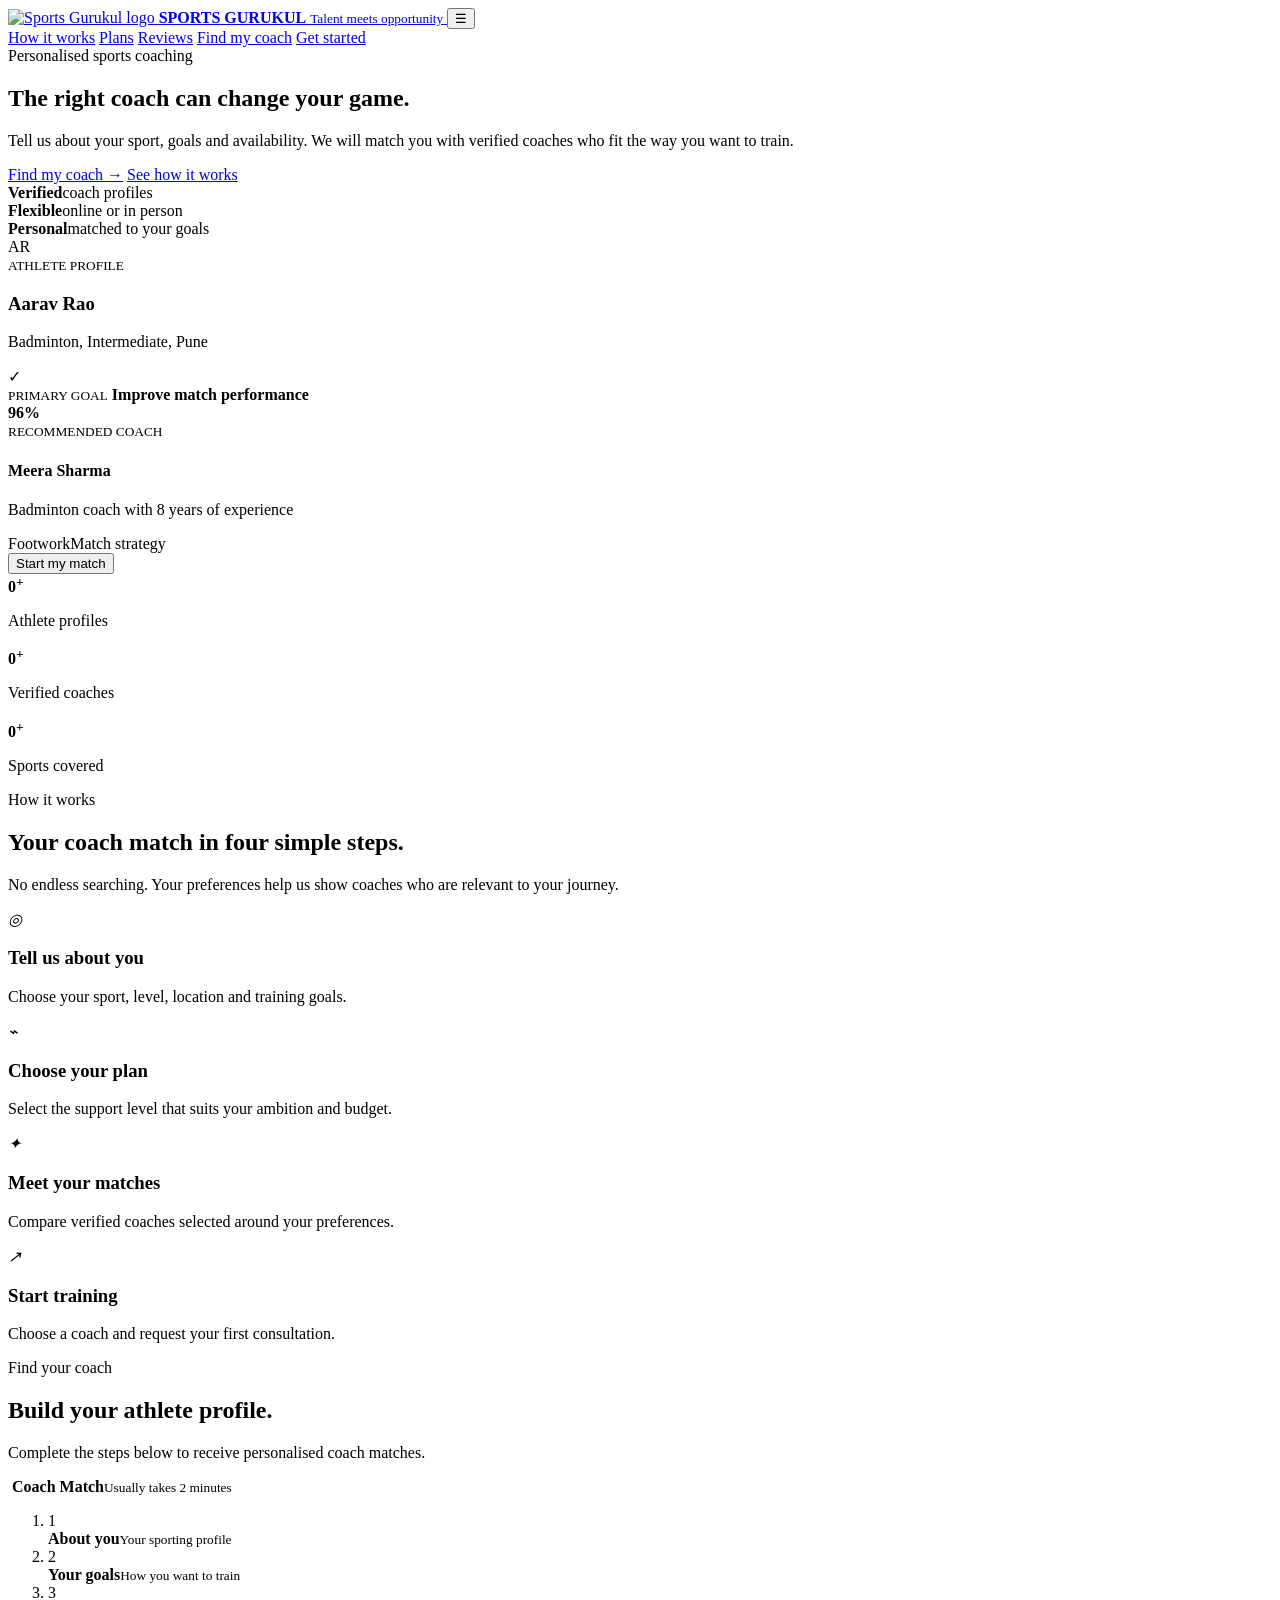
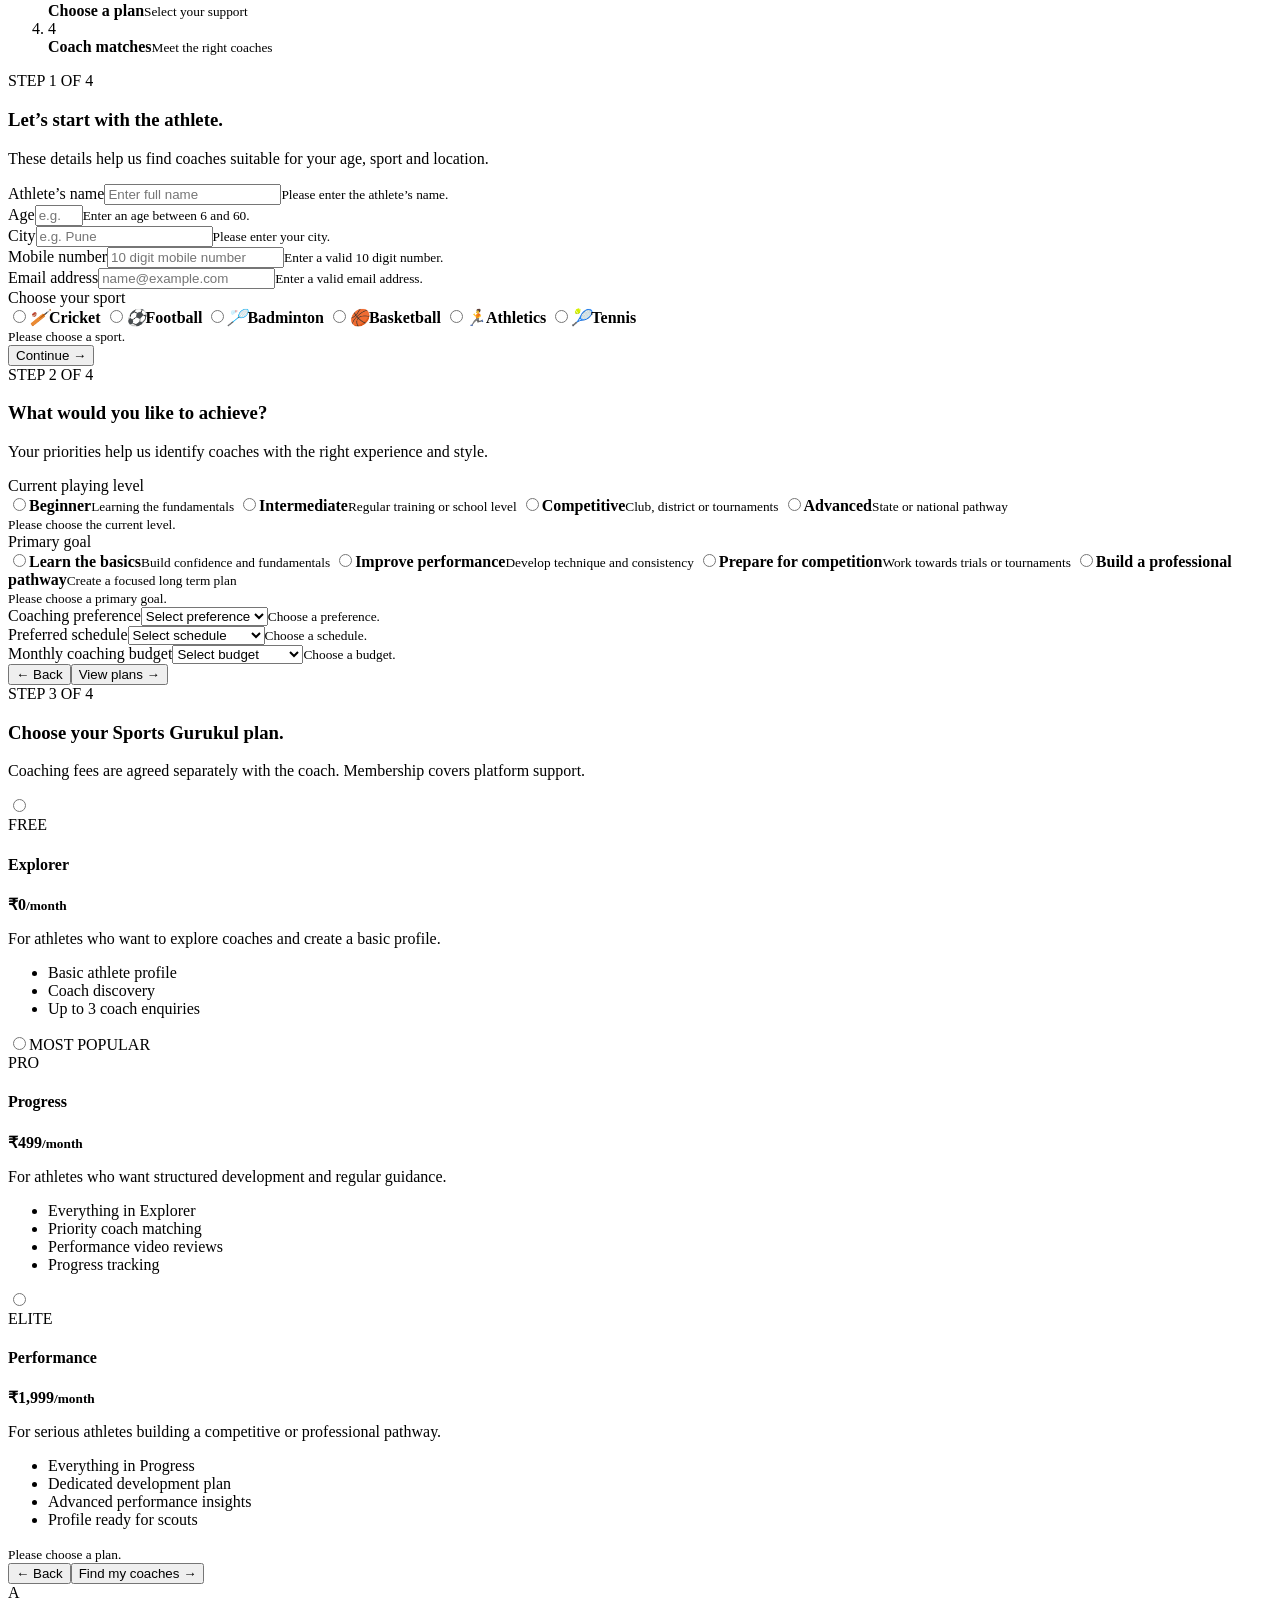
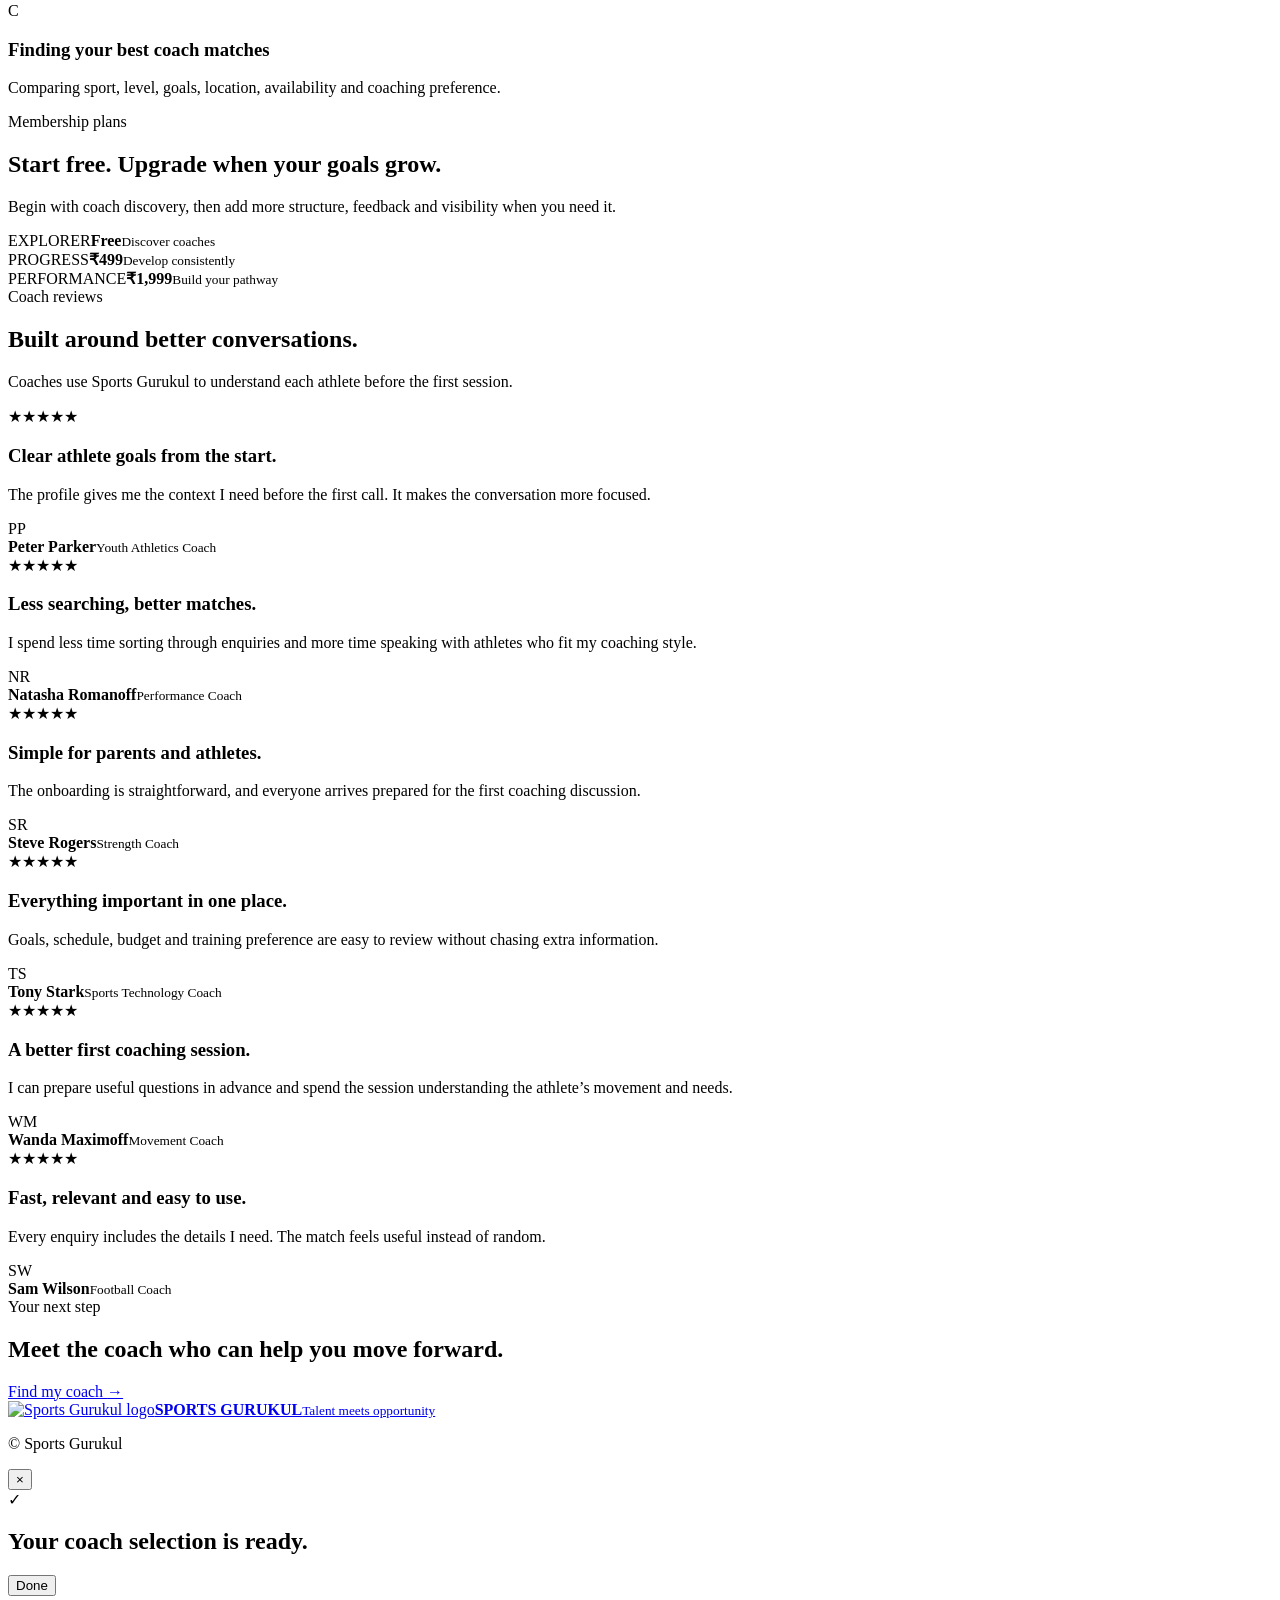
==== commit 7bc9b0c5: "Refactor site and add reviews and counters" ====
--- a/index.html
+++ b/index.html
@@ -1,5 +1,255 @@
-<!doctype html><html lang="en"><head><meta charset="utf-8"><meta name="viewport" content="width=device-width,initial-scale=1"><meta name="description" content="Find a verified sports coach matched to your sport, goals, location and schedule."><meta name="theme-color" content="#14213d"><title>Sports Gurukul | Find Your Coach</title><style>
-:root{--n:#14213d;--n2:#21345f;--c:#ff6948;--m:#78dcc8;--i:#172238;--g:#6b7687;--l:#dfe5ec;--s:#f5f7fa;--w:#fff;--r:20px;--sh:0 24px 70px #14213d20}*{box-sizing:border-box}html{scroll-behavior:smooth}body{margin:0;font-family:Aptos,"Segoe UI",system-ui,sans-serif;color:var(--i);background:#fff;-webkit-font-smoothing:antialiased}body.lock{overflow:hidden}a{text-decoration:none;color:inherit}button,input,select{font:inherit}.wrap{width:min(calc(100% - 36px),1160px);margin:auto}.top{height:78px;position:sticky;top:0;z-index:30;display:flex;align-items:center;background:#fffffff2;backdrop-filter:blur(15px);border-bottom:1px solid #14213d12}.nav{display:flex;align-items:center;justify-content:space-between}.brand{display:flex;align-items:center;gap:11px}.logo{width:45px;height:45px;border-radius:14px;background:var(--n);position:relative;overflow:hidden;display:block}.logo:before{content:"";position:absolute;width:18px;height:18px;border:3px solid #fff;border-radius:50%;right:6px;top:6px}.logo:after{content:"";position:absolute;width:20px;height:12px;border-left:5px solid var(--c);border-bottom:5px solid var(--c);border-radius:0 0 0 11px;left:9px;bottom:8px;transform:rotate(-12deg)}.brand b{display:block;font-size:17px}.brand small{display:block;margin-top:4px;color:var(--g);font-size:8px;font-weight:800;letter-spacing:1.5px}.links{display:flex;align-items:center;gap:28px;font-size:13px;font-weight:750}.links .cta{padding:12px 17px;border-radius:999px;color:#fff;background:var(--n)}.menu{display:none;border:0;background:none;font-size:25px}.hero{padding:86px 0 92px;background:linear-gradient(145deg,#f8fafc,#f1f8f6 55%,#fff4ef);overflow:hidden}.heroGrid{display:grid;grid-template-columns:1.05fr .95fr;gap:70px;align-items:center}.eye{display:flex;align-items:center;gap:9px;color:var(--g);font-size:10px;font-weight:850;letter-spacing:1.5px;text-transform:uppercase}.eye:before{content:"";width:27px;height:2px;background:var(--c)}h1{margin:20px 0 22px;color:var(--n);font-size:clamp(48px,5.4vw,76px);line-height:.99;letter-spacing:-3.8px}.lead{max-width:610px;color:var(--g);font-size:17px;line-height:1.7}.actions{display:flex;gap:11px;margin-top:31px}.btn{min-height:50px;display:inline-flex;align-items:center;justify-content:center;gap:11px;padding:0 22px;border:1px solid transparent;border-radius:999px;font-size:13px;font-weight:800;cursor:pointer}.primary{color:#fff;background:var(--c);box-shadow:0 13px 27px #ff69483d}.secondary{color:var(--n);background:#fff;border-color:var(--l)}.trust{display:flex;margin-top:37px}.trust div{padding-right:20px;margin-right:20px;border-right:1px solid var(--l)}.trust div:last-child{border:0}.trust b{display:block;font-size:13px}.trust span{display:block;margin-top:4px;color:var(--g);font-size:10px}.preview{padding:25px;border:1px solid #14213d12;border-radius:28px;background:#fffffff2;box-shadow:var(--sh)}.athlete{display:grid;grid-template-columns:auto 1fr auto;gap:13px;align-items:center;padding-bottom:18px;border-bottom:1px solid var(--l)}.avatar{width:55px;height:55px;display:grid;place-items:center;border-radius:17px;color:#fff;background:linear-gradient(135deg,var(--n),#496aa5);font-weight:900}.athlete small,.match small{color:var(--g);font-size:8px;font-weight:850;letter-spacing:1.2px}.athlete h3{margin:5px 0 2px;font-size:19px}.athlete p,.match p{margin:0;color:var(--g);font-size:11px}.tick{width:28px;height:28px;display:grid;place-items:center;border-radius:50%;color:#288d69;background:#dff7ef}.goal{margin-top:18px;padding:15px;border-radius:14px;background:var(--s)}.goal small{color:var(--g);font-size:8px;font-weight:850}.goal b{display:block;margin-top:6px;font-size:14px}.match{display:grid;grid-template-columns:auto 1fr;gap:17px;align-items:center;margin-top:18px;padding:18px;border:1px solid #2c9b7340;border-radius:17px;background:#f0fbf7}.ring{width:82px;height:82px;display:grid;place-items:center;border-radius:50%;background:conic-gradient(#2c9b73 96%,#d6ede5 0);position:relative}.ring:before{content:"";position:absolute;width:63px;height:63px;border-radius:50%;background:#fff}.ring b{position:relative;font-size:19px}.match h4{margin:5px 0 3px;font-size:17px}.tags{display:flex;gap:5px;flex-wrap:wrap;margin-top:10px}.tags span{padding:5px 8px;border-radius:999px;background:#78dcc833;font-size:8px;font-weight:750}.preview button{width:100%;height:46px;margin-top:18px;border:0;border-radius:12px;color:#fff;background:var(--n);font-weight:800;cursor:pointer}.section{padding:96px 0}.head{display:flex;align-items:flex-end;justify-content:space-between;gap:45px;margin-bottom:43px}.head h2,.matchHead h2{margin:16px 0 0;color:var(--n);font-size:clamp(38px,4.4vw,59px);line-height:1.03;letter-spacing:-2.5px}.head p{width:385px;margin:0;color:var(--g);font-size:14px;line-height:1.7}.steps{display:grid;grid-template-columns:repeat(4,1fr);gap:14px}.step{min-height:240px;padding:23px;border:1px solid var(--l);border-radius:var(--r)}.step i{width:48px;height:48px;display:grid;place-items:center;border-radius:15px;background:#dff7ef;color:var(--n);font-style:normal;font-size:22px}.step:nth-child(2) i{background:#fff0ea}.step:nth-child(3) i{background:#edf0fa}.step:nth-child(4) i{background:#f4eed8}.step h3{margin:32px 0 9px;font-size:19px}.step p{margin:0;color:var(--g);font-size:12px;line-height:1.6}.matchSec{padding:95px 0;background:var(--n);color:#fff}.matchHead{max-width:720px;margin-bottom:40px}.matchHead h2{color:#fff}.matchHead p{color:#ffffff9b;line-height:1.65}.shell{min-height:690px;display:grid;grid-template-columns:270px 1fr;border-radius:27px;overflow:hidden;background:#fff;color:var(--i);box-shadow:0 35px 90px #0004}.side{padding:25px 20px;background:#1c2c51;color:#fff}.sideTitle{display:flex;align-items:center;gap:10px;padding-bottom:22px;border-bottom:1px solid #ffffff1c}.sideTitle .logo{width:38px;height:38px;border-radius:11px}.sideTitle b{display:block;font-size:13px}.sideTitle small{color:#ffffff78;font-size:9px}.progress{list-style:none;margin:25px 0 0;padding:0}.progress li{display:grid;grid-template-columns:auto 1fr;gap:10px;align-items:center;padding:13px 10px;border-radius:12px;opacity:.45}.progress li.on{opacity:1;background:#ffffff13}.progress li.done{opacity:.8}.progress li>span{width:29px;height:29px;display:grid;place-items:center;border:1px solid #ffffff4d;border-radius:50%;font-size:10px;font-weight:850}.progress li.on>span{color:var(--n);background:var(--m);border-color:var(--m)}.progress li.done>span{font-size:0}.progress li.done>span:after{content:"✓";font-size:11px;color:var(--m)}.progress b{display:block;font-size:11px}.progress small{color:#ffffff78;font-size:8px}.content{padding:40px 44px;background:#fcfcfd}.pane{display:none}.pane.on{display:block;animation:fade .25s ease}@keyframes fade{from{opacity:0;transform:translateY(6px)}to{opacity:1}}.paneHead span,.resKick{color:var(--c);font-size:8px;font-weight:900;letter-spacing:1.4px}.paneHead h3,.resTop h3{margin:8px 0 7px;color:var(--n);font-size:27px}.paneHead p,.resTop p{margin:0;color:var(--g);font-size:12px;line-height:1.55}.grid{display:grid;grid-template-columns:repeat(2,1fr);gap:15px;margin-top:26px}.field{display:flex;flex-direction:column;gap:7px}.field.wide{grid-column:1/-1}.field label,.choiceTitle{font-size:10px;font-weight:800;color:var(--n)}.field input,.field select{height:46px;padding:0 13px;border:1px solid var(--l);border-radius:11px;outline:0;background:#fff;color:var(--i);font-size:12px}.field input:focus,.field select:focus{border-color:var(--c);box-shadow:0 0 0 3px #ff694818}.field.bad input,.field.bad select{border-color:#ca403a}.err{display:none;color:#c43e39;font-size:8px}.field.bad .err,.choice.bad>.err,.planErr.show{display:block}.choice{margin-top:24px}.choiceTitle{margin-bottom:10px}.options{display:grid;gap:9px}.sports{grid-template-columns:repeat(6,1fr)}.four{grid-template-columns:repeat(4,1fr)}.two{grid-template-columns:repeat(2,1fr)}.cardChoice{min-height:82px;position:relative;display:flex;flex-direction:column;align-items:center;justify-content:center;gap:7px;padding:11px;border:1px solid var(--l);border-radius:13px;background:#fff;cursor:pointer;text-align:center}.cardChoice input,.plan input{position:absolute;opacity:0}.cardChoice:has(input:checked){border-color:var(--c);background:#fff6f2;box-shadow:0 0 0 2px #ff694813}.cardChoice em{font-style:normal;font-size:23px}.cardChoice b{font-size:10px}.cardChoice.text{align-items:flex-start;text-align:left}.cardChoice.text b{font-size:11px}.cardChoice.text small{color:var(--g);font-size:8px}.three{grid-template-columns:repeat(3,1fr)}.actions2{display:flex;justify-content:space-between;gap:10px;margin-top:29px;padding-top:22px;border-top:1px solid var(--l)}.actions2.end{justify-content:flex-end}.back{color:var(--n);background:transparent;border-color:var(--l)}.plans{display:grid;grid-template-columns:repeat(3,1fr);gap:11px;margin-top:25px}.plan{min-height:340px;position:relative;padding:20px;border:1px solid var(--l);border-radius:18px;background:#fff;cursor:pointer}.plan.feature{border-color:#ff694866;background:linear-gradient(#fff8f5,#fff)}.plan:has(input:checked){border-color:var(--c);box-shadow:0 13px 32px #14213d17}.badge{position:absolute;top:-9px;left:18px;padding:5px 8px;border-radius:999px;color:#fff;background:var(--c);font-size:7px;font-weight:900}.planTop{display:flex;justify-content:space-between;gap:10px;padding-bottom:15px;border-bottom:1px solid var(--l)}.planTop span{color:var(--c);font-size:7px;font-weight:900;letter-spacing:1px}.planTop h4{margin:5px 0 0;font-size:20px}.planTop strong{font-size:20px;color:var(--n)}.planTop small{font-size:7px;color:var(--g)}.plan>p{min-height:48px;color:var(--g);font-size:10px;line-height:1.5}.plan ul{list-style:none;padding:0;margin:0;display:flex;flex-direction:column;gap:9px}.plan li{padding-left:18px;position:relative;color:#465267;font-size:9px}.plan li:before{content:"✓";position:absolute;left:0;color:#2c9b73;font-weight:900}.planErr{display:none;margin-top:8px}.loading{min-height:520px;display:flex;flex-direction:column;align-items:center;justify-content:center;text-align:center}.loadIcon{display:flex;align-items:center}.person{width:66px;height:66px;display:grid;place-items:center;border-radius:20px;color:#fff;background:var(--n);font-weight:900}.person:last-child{background:var(--c)}.lines{width:120px;padding:0 12px}.lines i{display:block;height:3px;margin:7px 0;border-radius:9px;background:linear-gradient(90deg,var(--n),var(--m),var(--c));background-size:200%;animation:flow 1s linear infinite}.lines i:nth-child(2){width:70%;margin:auto}.lines i:nth-child(3){width:45%;margin:7px auto}@keyframes flow{to{background-position:-200%}}.loading h3{margin:25px 0 8px;color:var(--n);font-size:25px}.loading p{max-width:480px;color:var(--g);font-size:11px}.bar{width:280px;height:5px;margin-top:22px;border-radius:9px;background:#e7eaf0;overflow:hidden}.bar i{display:block;width:0;height:100%;background:var(--c);animation:fill 1.6s ease forwards}@keyframes fill{to{width:100%}}.results[hidden],.loading[hidden]{display:none}.resTop{display:flex;justify-content:space-between;gap:20px}.edit{border:0;padding:9px 12px;border-radius:9px;background:var(--s);color:var(--n);font-size:9px;font-weight:800}.summary{display:grid;grid-template-columns:repeat(3,1fr);gap:9px;margin:21px 0 18px}.summary div{padding:12px;border-radius:11px;background:var(--s)}.summary small{display:block;color:var(--g);font-size:7px;font-weight:850}.summary b{display:block;margin-top:5px;color:var(--n);font-size:10px}.coachList{display:flex;flex-direction:column;gap:9px}.coach{display:grid;grid-template-columns:auto 1fr auto;gap:15px;align-items:center;padding:15px;border:1px solid var(--l);border-radius:15px;background:#fff}.coachAv{width:50px;height:50px;display:grid;place-items:center;border-radius:15px;color:#fff;background:linear-gradient(135deg,var(--n),#4c6da8);font-weight:900}.coach:nth-child(2) .coachAv{background:linear-gradient(135deg,#2c9b73,#6bc7a8)}.coach:nth-child(3) .coachAv{background:linear-gradient(135deg,var(--c),#ff9b77)}.nameLine{display:flex;gap:7px;align-items:center}.nameLine h4{margin:0;font-size:14px}.nameLine span{padding:4px 6px;border-radius:999px;color:#2c8b68;background:#dff7ef;font-size:7px;font-weight:850}.coach p{margin:4px 0;color:var(--g);font-size:9px}.meta{display:flex;gap:11px;flex-wrap:wrap;margin-top:7px;font-size:8px}.score{text-align:right}.score strong{display:block;color:#2c9b73;font-size:18px}.score small{color:var(--g);font-size:7px}.choose{display:block;margin-top:7px;padding:8px 10px;border:0;border-radius:9px;color:#fff;background:var(--n);font-size:8px;font-weight:850}.pricing{padding:92px 0;background:#f7f5ef}.priceGrid{display:grid;grid-template-columns:.9fr 1.1fr;gap:75px;align-items:center}.priceGrid h2{margin:17px 0;color:var(--n);font-size:clamp(38px,4.2vw,57px);line-height:1.03;letter-spacing:-2.5px}.priceGrid p{color:var(--g);line-height:1.7}.miniPlans{display:grid;grid-template-columns:repeat(3,1fr);gap:9px;align-items:center}.mini{min-height:210px;display:flex;flex-direction:column;justify-content:flex-end;padding:20px;border:1px solid #ded8cc;border-radius:20px;background:#ffffffaa}.mini.active{min-height:270px;color:#fff;background:var(--n);border-color:var(--n);box-shadow:0 22px 45px #14213d29}.mini span{color:var(--c);font-size:7px;font-weight:900}.mini b{margin-top:8px;font-size:27px}.mini small{margin-top:6px;color:var(--g);font-size:9px}.mini.active small{color:#ffffff8c}.final{padding:75px 0;background:var(--n);color:#fff}.finalIn{display:flex;align-items:center;justify-content:space-between;gap:35px}.final h2{max-width:760px;margin:15px 0 0;font-size:clamp(36px,4vw,56px);line-height:1.03;letter-spacing:-2px}.final .btn{color:var(--n);background:#fff}.foot{padding:27px 0;background:#0e1930;color:#fff}.footIn{display:flex;align-items:center;justify-content:space-between;gap:20px}.foot p{margin:0;color:#ffffff73;font-size:9px}.modal{display:none;position:fixed;inset:0;z-index:80;align-items:center;justify-content:center;padding:18px}.modal.open{display:flex}.shade{position:absolute;inset:0;background:#07101dba;backdrop-filter:blur(6px)}.modalBox{width:min(100%,480px);position:relative;z-index:1;padding:34px;border-radius:24px;background:#fff;box-shadow:0 30px 90px #0005}.close{position:absolute;right:14px;top:12px;width:34px;height:34px;border:0;border-radius:50%;background:var(--s);font-size:21px}.success{width:52px;height:52px;display:grid;place-items:center;border-radius:16px;color:#278a67;background:#dff7ef;font-weight:900;font-size:21px}.modalBox h2{margin:17px 0 8px;color:var(--n);font-size:28px}.modalBox>p{color:var(--g);font-size:12px;line-height:1.6}.confirm{margin:18px 0;padding:14px;border-radius:13px;background:var(--s)}.confirm div{display:flex;justify-content:space-between;gap:15px;padding:6px 0;color:var(--g);font-size:9px}.confirm div+div{border-top:1px solid var(--l)}.confirm b{color:var(--n);text-align:right}@media(max-width:900px){.links{display:none;position:absolute;left:18px;right:18px;top:65px;flex-direction:column;align-items:stretch;padding:12px;border:1px solid var(--l);border-radius:15px;background:#fff;box-shadow:var(--sh)}.links.open{display:flex}.links a{padding:10px}.menu{display:block}.heroGrid,.priceGrid{grid-template-columns:1fr}.steps{grid-template-columns:repeat(2,1fr)}.shell{grid-template-columns:1fr}.side{padding:15px}.sideTitle{display:none}.progress{display:flex;margin:0}.progress li{flex:1;display:flex;justify-content:center;padding:7px}.progress li div{display:none}.content{padding:32px 24px}.sports{grid-template-columns:repeat(3,1fr)}.three{grid-template-columns:1fr}.plans{grid-template-columns:1fr}.plan{min-height:0}.plan>p{min-height:0}}@media(max-width:620px){.wrap{width:min(calc(100% - 24px),1160px)}.hero{padding:55px 0 70px}.heroGrid{gap:45px}h1{font-size:44px;letter-spacing:-2.5px}.lead{font-size:15px}.actions{flex-direction:column}.actions .btn{width:100%}.trust div{padding-right:8px;margin-right:8px}.trust b{font-size:10px}.trust span{font-size:7px}.preview{padding:18px}.match{grid-template-columns:1fr}.section{padding:72px 0}.head{flex-direction:column;align-items:flex-start;gap:15px}.head p{width:auto}.head h2,.matchHead h2{font-size:38px}.steps{grid-template-columns:1fr}.content{padding:27px 15px}.grid,.four,.two{grid-template-columns:1fr}.sports{grid-template-columns:repeat(2,1fr)}.actions2{flex-direction:column-reverse}.actions2 .btn{width:100%}.summary{grid-template-columns:1fr}.resTop{flex-direction:column}.coach{grid-template-columns:auto 1fr}.score{grid-column:1/-1;display:flex;align-items:center;justify-content:space-between;padding-top:10px;border-top:1px solid var(--l);text-align:left}.choose{margin:0}.miniPlans{grid-template-columns:1fr}.mini,.mini.active{min-height:150px}.finalIn,.footIn{flex-direction:column;align-items:flex-start}.modalBox{padding:28px 20px}}
-</style></head><body><header class="top"><div class="wrap nav"><a class="brand" href="#top"><span class="logo"></span><span><b>SPORTS GURUKUL</b><small>Talent meets opportunity</small></span></a><button class="menu" aria-label="Open menu">☰</button><nav class="links"><a href="#how">How it works</a><a href="#plans">Plans</a><a href="#match">Find my coach</a><a class="cta" href="#match">Get started</a></nav></div></header><main id="top"><section class="hero"><div class="wrap heroGrid"><div><div class="eye">Personalised sports coaching</div><h1>The right coach can change your game.</h1><p class="lead">Tell us about your sport, goals and availability. We will match you with verified coaches who fit the way you want to train.</p><div class="actions"><a class="btn primary" href="#match">Find my coach →</a><a class="btn secondary" href="#how">See how it works</a></div><div class="trust"><div><b>Verified</b><span>coach profiles</span></div><div><b>Flexible</b><span>online or in-person</span></div><div><b>Personal</b><span>matched to your goals</span></div></div></div><div class="preview"><div class="athlete"><div class="avatar">AR</div><div><small>ATHLETE PROFILE</small><h3>Aarav Rao</h3><p>Badminton · Intermediate · Pune</p></div><span class="tick">✓</span></div><div class="goal"><small>PRIMARY GOAL</small><b>Improve match performance</b></div><div class="match"><div class="ring"><b>96%</b></div><div><small>RECOMMENDED COACH</small><h4>Meera Sharma</h4><p>Badminton coach · 8 years experience</p><div class="tags"><span>Footwork</span><span>Match strategy</span></div></div></div><button class="start">Start my match</button></div></div></section><section class="section" id="how"><div class="wrap"><div class="head"><div><div class="eye">How it works</div><h2>Your coach match in four simple steps.</h2></div><p>No endless searching. Your preferences help us show coaches who are relevant to your journey.</p></div><div class="steps"><article class="step"><i>◎</i><h3>Tell us about you</h3><p>Choose your sport, level, location and training goals.</p></article><article class="step"><i>⌁</i><h3>Choose your plan</h3><p>Select the support level that suits your ambition and budget.</p></article><article class="step"><i>✦</i><h3>Meet your matches</h3><p>Compare verified coaches selected around your preferences.</p></article><article class="step"><i>↗</i><h3>Start training</h3><p>Choose a coach and request your first consultation.</p></article></div></div></section><section class="matchSec" id="match"><div class="wrap"><div class="matchHead"><div class="eye">Find your coach</div><h2>Build your athlete profile.</h2><p>Complete the steps below to receive personalised coach matches.</p></div><div class="shell"><aside class="side"><div class="sideTitle"><span class="logo"></span><span><b>Coach Match</b><small>Usually takes 2 minutes</small></span></div><ol class="progress"><li class="on" data-p="1"><span>1</span><div><b>About you</b><small>Your sporting profile</small></div></li><li data-p="2"><span>2</span><div><b>Your goals</b><small>How you want to train</small></div></li><li data-p="3"><span>3</span><div><b>Choose a plan</b><small>Select your support</small></div></li><li data-p="4"><span>4</span><div><b>Coach matches</b><small>Meet the right coaches</small></div></li></ol></aside><div class="content"><form id="form"><section class="pane on" data-step="1"><div class="paneHead"><span>STEP 1 OF 4</span><h3>Let’s start with the athlete.</h3><p>These details help us find coaches suitable for your age, sport and location.</p></div><div class="grid"><div class="field wide"><label>Athlete’s name</label><input name="athlete" placeholder="Enter full name" required><small class="err">Please enter the athlete’s name.</small></div><div class="field"><label>Age</label><input name="age" type="number" min="6" max="60" placeholder="e.g. 15" required><small class="err">Enter an age between 6 and 60.</small></div><div class="field"><label>City</label><input name="city" placeholder="e.g. Pune" required><small class="err">Please enter your city.</small></div><div class="field"><label>Mobile number</label><input name="phone" inputmode="numeric" pattern="[0-9]{10}" placeholder="10-digit mobile number" required><small class="err">Enter a valid 10-digit number.</small></div><div class="field"><label>Email address</label><input name="email" type="email" placeholder="name@example.com" required><small class="err">Enter a valid email address.</small></div></div><div class="choice"><div class="choiceTitle">Choose your sport</div><div class="options sports"><label class="cardChoice"><input type="radio" name="sport" value="Cricket" required><em>🏏</em><b>Cricket</b></label><label class="cardChoice"><input type="radio" name="sport" value="Football"><em>⚽</em><b>Football</b></label><label class="cardChoice"><input type="radio" name="sport" value="Badminton"><em>🏸</em><b>Badminton</b></label><label class="cardChoice"><input type="radio" name="sport" value="Basketball"><em>🏀</em><b>Basketball</b></label><label class="cardChoice"><input type="radio" name="sport" value="Athletics"><em>🏃</em><b>Athletics</b></label><label class="cardChoice"><input type="radio" name="sport" value="Tennis"><em>🎾</em><b>Tennis</b></label></div><small class="err">Please choose a sport.</small></div><div class="actions2 end"><button class="btn primary next" type="button">Continue →</button></div></section><section class="pane" data-step="2"><div class="paneHead"><span>STEP 2 OF 4</span><h3>What would you like to achieve?</h3><p>Your priorities help us identify coaches with the right experience and style.</p></div><div class="choice"><div class="choiceTitle">Current playing level</div><div class="options four"><label class="cardChoice text"><input type="radio" name="level" value="Beginner" required><b>Beginner</b><small>Learning the fundamentals</small></label><label class="cardChoice text"><input type="radio" name="level" value="Intermediate"><b>Intermediate</b><small>Regular training or school level</small></label><label class="cardChoice text"><input type="radio" name="level" value="Competitive"><b>Competitive</b><small>Club, district or tournaments</small></label><label class="cardChoice text"><input type="radio" name="level" value="Advanced"><b>Advanced</b><small>State or national pathway</small></label></div><small class="err">Please choose the current level.</small></div><div class="choice"><div class="choiceTitle">Primary goal</div><div class="options two"><label class="cardChoice text"><input type="radio" name="goal" value="Learn the basics" required><b>Learn the basics</b><small>Build confidence and fundamentals</small></label><label class="cardChoice text"><input type="radio" name="goal" value="Improve performance"><b>Improve performance</b><small>Develop technique and consistency</small></label><label class="cardChoice text"><input type="radio" name="goal" value="Prepare for competition"><b>Prepare for competition</b><small>Work towards trials or tournaments</small></label><label class="cardChoice text"><input type="radio" name="goal" value="Build a professional pathway"><b>Build a professional pathway</b><small>Create a focused long-term plan</small></label></div><small class="err">Please choose a primary goal.</small></div><div class="grid three"><div class="field"><label>Coaching preference</label><select name="mode" required><option value="">Select preference</option><option>In-person</option><option>Online</option><option>Either works</option></select><small class="err">Choose a preference.</small></div><div class="field"><label>Preferred schedule</label><select name="schedule" required><option value="">Select schedule</option><option>Weekday mornings</option><option>Weekday evenings</option><option>Weekend mornings</option><option>Weekend evenings</option><option>Flexible</option></select><small class="err">Choose a schedule.</small></div><div class="field"><label>Monthly coaching budget</label><select name="budget" required><option value="">Select budget</option><option>Below ₹2,000</option><option>₹2,000–₹5,000</option><option>₹5,000–₹10,000</option><option>Above ₹10,000</option></select><small class="err">Choose a budget.</small></div></div><div class="actions2"><button class="btn back prev" type="button">← Back</button><button class="btn primary next" type="button">View plans →</button></div></section><section class="pane" data-step="3"><div class="paneHead"><span>STEP 3 OF 4</span><h3>Choose your Sports Gurukul plan.</h3><p>Coaching fees are agreed separately with the coach. Membership covers platform support.</p></div><div class="plans"><label class="plan"><input type="radio" name="plan" value="Free" required><div class="planTop"><div><span>FREE</span><h4>Explorer</h4></div><strong>₹0<small>/month</small></strong></div><p>For athletes who want to explore coaches and create a basic profile.</p><ul><li>Basic athlete profile</li><li>Coach discovery</li><li>Up to 3 coach enquiries</li></ul></label><label class="plan feature"><input type="radio" name="plan" value="Pro"><span class="badge">MOST POPULAR</span><div class="planTop"><div><span>PRO</span><h4>Progress</h4></div><strong>₹499<small>/month</small></strong></div><p>For athletes who want structured development and regular guidance.</p><ul><li>Everything in Explorer</li><li>Priority coach matching</li><li>Performance video reviews</li><li>Progress tracking</li></ul></label><label class="plan"><input type="radio" name="plan" value="Elite"><div class="planTop"><div><span>ELITE</span><h4>Performance</h4></div><strong>₹1,999<small>/month</small></strong></div><p>For serious athletes building a competitive or professional pathway.</p><ul><li>Everything in Progress</li><li>Dedicated development plan</li><li>Advanced performance insights</li><li>Scout-ready profile</li></ul></label></div><small class="err planErr">Please choose a plan.</small><div class="actions2"><button class="btn back prev" type="button">← Back</button><button class="btn primary find" type="button">Find my coaches →</button></div></section><section class="pane" data-step="4"><div class="loading"><div class="loadIcon"><span class="person">A</span><div class="lines"><i></i><i></i><i></i></div><span class="person">C</span></div><h3>Finding your best coach matches…</h3><p>Comparing sport, level, goals, location, availability and coaching preference.</p><div class="bar"><i></i></div></div><div class="results" hidden><div class="resTop"><div><span class="resKick">YOUR COACH MATCHES</span><h3><span id="first">Athlete</span>, we found coaches for your journey.</h3><p id="resText"></p></div><button class="edit" type="button">Edit preferences</button></div><div class="summary"><div><small>YOUR PLAN</small><b id="sumPlan"></b></div><div><small>COACHING</small><b id="sumMode"></b></div><div><small>SCHEDULE</small><b id="sumSchedule"></b></div></div><div class="coachList"></div></div></section></form></div></div></div></section><section class="pricing" id="plans"><div class="wrap priceGrid"><div><div class="eye">Membership plans</div><h2>Start free. Upgrade when your goals grow.</h2><p>Begin with coach discovery, then add more structure, feedback and visibility when you need it.</p></div><div class="miniPlans"><div class="mini"><span>EXPLORER</span><b>Free</b><small>Discover coaches</small></div><div class="mini active"><span>PROGRESS</span><b>₹499</b><small>Develop consistently</small></div><div class="mini"><span>PERFORMANCE</span><b>₹1,999</b><small>Build your pathway</small></div></div></div></section><section class="final"><div class="wrap finalIn"><div><div class="eye">Your next step</div><h2>Meet the coach who can help you move forward.</h2></div><a class="btn" href="#match">Find my coach →</a></div></section></main><footer class="foot"><div class="wrap footIn"><a class="brand" href="#top"><span class="logo"></span><span><b>SPORTS GURUKUL</b><small>Talent meets opportunity</small></span></a><p>© <span id="year"></span> Sports Gurukul</p></div></footer><div class="modal"><div class="shade closeModal"></div><div class="modalBox"><button class="close closeModal">×</button><div class="success">✓</div><h2>Your coach selection is ready.</h2><p id="modalText"></p><div class="confirm"></div><button class="btn primary closeModal" style="width:100%">Done</button></div></div><script>
-const $=(s,p=document)=>p.querySelector(s),$$=(s,p=document)=>[...p.querySelectorAll(s)];const menu=$('.menu'),links=$('.links');menu.onclick=()=>links.classList.toggle('open');$$('.links a').forEach(a=>a.onclick=()=>links.classList.remove('open'));$('.start').onclick=()=>$('#match').scrollIntoView({behavior:'smooth'});$('#year').textContent=new Date().getFullYear();const form=$('#form'),panes=$$('.pane'),prog=$$('.progress li');let step=1;const plans={Free:'Explorer · Free',Pro:'Progress · ₹499/month',Elite:'Performance · ₹1,999/month'};const pools={Cricket:[['Rahul Kapoor','RK','Mumbai','11 years','4.8','Batting technique|Match awareness','Tomorrow, 6:30 PM'],['Vikram Desai','VD','Pune','9 years','4.9','Fast bowling|Strength','Saturday, 8:00 AM'],['Neha Kulkarni','NK','Online','7 years','4.8','Mental preparation|Video review','Friday, 7:00 PM']],Football:[['Arjun Nair','AN','Bengaluru','9 years','4.9','Technique|Fitness','Tomorrow, 5:30 PM'],['Sameer Khan','SK','Mumbai','12 years','4.8','Positioning|Match intelligence','Sunday, 9:00 AM'],['Riya Thomas','RT','Online','6 years','4.7','Ball control|Youth development','Friday, 6:00 PM']],Badminton:[['Meera Sharma','MS','Pune','8 years','4.9','Footwork|Match strategy','Tomorrow, 6:00 PM'],['Karan Malhotra','KM','Mumbai','10 years','4.8','Smash technique|Competition prep','Saturday, 7:30 AM'],['Anjali Rao','AR','Online','7 years','4.8','Movement|Video analysis','Friday, 7:30 PM']],Basketball:[['Dev Mehta','DM','Pune','8 years','4.8','Shooting|Court awareness','Tomorrow, 7:00 PM'],['Ishita Menon','IM','Bengaluru','7 years','4.9','Ball handling|Conditioning','Saturday, 9:00 AM'],['Nikhil Shah','NS','Online','9 years','4.7','Game review|Decision-making','Sunday, 5:00 PM']],Athletics:[['Priya Iyer','PI','Pune','10 years','4.9','Sprint mechanics|Mobility','Tomorrow, 6:00 AM'],['Rohan Singh','RS','Delhi','12 years','4.8','Endurance|Race planning','Saturday, 6:30 AM'],['Tanya Bose','TB','Online','7 years','4.8','Technique review|Strength','Friday, 6:30 PM']],Tennis:[['Sanjay Patel','SP','Pune','11 years','4.9','Serve|Match tactics','Tomorrow, 5:00 PM'],['Kavya Reddy','KR','Hyderabad','8 years','4.8','Footwork|Consistency','Saturday, 8:30 AM'],['Aman Verma','AV','Online','9 years','4.7','Video review|Mental game','Sunday, 6:00 PM']]};function val(n){return form.elements[n]?.value||''}function show(n){step=n;panes.forEach(x=>x.classList.toggle('on',+x.dataset.step===n));prog.forEach((x,i)=>{x.classList.toggle('on',i+1===n);x.classList.toggle('done',i+1<n)});$('.shell').scrollIntoView({behavior:'smooth',block:'start'})}function valid(){let ok=true,p=panes[step-1];$$('.field',p).forEach(f=>{let x=$('input,select',f),good=x.checkValidity();f.classList.toggle('bad',!good);if(!good)ok=false});let names=[...new Set($$('input[type=radio][required]',p).map(x=>x.name))];names.forEach(n=>{let x=$(`input[name=${n}]`,p),c=x.closest('.choice'),good=!!$(`input[name=${n}]:checked`,p);c?.classList.toggle('bad',!good);if(!good)ok=false});return ok}$$('.next').forEach(b=>b.onclick=()=>valid()&&show(step+1));$$('.prev').forEach(b=>b.onclick=()=>show(step-1));form.oninput=e=>{e.target.closest('.field')?.classList.remove('bad');e.target.closest('.choice')?.classList.remove('bad');$('.planErr').classList.remove('show')};function build(){let sport=val('sport'),city=val('city'),mode=val('mode'),arr=pools[sport]||pools.Cricket;$('#first').textContent=val('athlete').trim().split(' ')[0]||'Athlete';$('#resText').textContent=`${sport} coaches selected for a ${val('level').toLowerCase()} athlete focused on “${val('goal').toLowerCase()}”.`;$('#sumPlan').textContent=plans[val('plan')];$('#sumMode').textContent=mode;$('#sumSchedule').textContent=val('schedule');$('.coachList').innerHTML=arr.map((c,i)=>{let sc=Math.max(86,96-i*4+(c[2].toLowerCase()==city.toLowerCase()?2:0)),loc=mode==='Online'?'Online coaching':mode==='In-person'?`${c[2]} · In-person`:`${c[2]} · Online available`;return `<article class="coach"><div class="coachAv">${c[1]}</div><div><div class="nameLine"><h4>${c[0]}</h4><span>✓ Verified</span></div><p>${sport} coach · ${loc}</p><div class="meta"><span><b>${c[3]}</b> experience</span><span><b>★ ${c[4]}</b> rating</span><span><b>${c[6]}</b></span></div><div class="tags">${c[5].split('|').map(t=>`<span>${t}</span>`).join('')}</div></div><div class="score"><strong>${sc}%</strong><small>match score</small><button type="button" class="choose" data-name="${c[0]}" data-time="${c[6]}">Choose coach</button></div></article>`}).join('')}$('.find').onclick=()=>{let p=$('input[name=plan]:checked');$('.planErr').classList.toggle('show',!p);if(!p)return;show(4);$('.results').hidden=true;$('.loading').hidden=false;setTimeout(()=>{build();$('.loading').hidden=true;$('.results').hidden=false},1750)};$('.edit').onclick=()=>show(1);const modal=$('.modal');document.onclick=e=>{let b=e.target.closest('.choose');if(b){$('#modalText').textContent=`${b.dataset.name} has been selected for ${val('athlete')}. Your details are ready for the coach introduction.`;$('.confirm').innerHTML=`<div><span>Coach</span><b>${b.dataset.name}</b></div><div><span>Sport</span><b>${val('sport')}</b></div><div><span>Membership</span><b>${plans[val('plan')]}</b></div><div><span>Next availability</span><b>${b.dataset.time}</b></div>`;modal.classList.add('open');document.body.classList.add('lock')}if(e.target.closest('.closeModal')){modal.classList.remove('open');document.body.classList.remove('lock')}};document.onkeydown=e=>{if(e.key==='Escape'){modal.classList.remove('open');document.body.classList.remove('lock')}};
-</script></body></html>+<!doctype html>
+<html lang="en">
+<head>
+  <meta charset="utf-8">
+  <meta name="viewport" content="width=device-width, initial-scale=1">
+  <meta name="description" content="Find a verified sports coach matched to your sport, goals, location and schedule.">
+  <meta name="theme-color" content="#14213d">
+  <title>Sports Gurukul | Find Your Coach</title>
+  <link rel="icon" href="assets/logo.svg" type="image/svg+xml">
+  <link rel="stylesheet" href="styles.css">
+</head>
+<body>
+  <header class="top" id="top">
+    <div class="wrap nav">
+      <a class="brand" href="#top" aria-label="Sports Gurukul home">
+        <img class="brand-logo" src="assets/logo.svg" alt="Sports Gurukul logo">
+        <span>
+          <b>SPORTS GURUKUL</b>
+          <small>Talent meets opportunity</small>
+        </span>
+      </a>
+      <button class="menu" type="button" aria-label="Open menu" aria-expanded="false">☰</button>
+      <nav class="links" aria-label="Main navigation">
+        <a href="#how">How it works</a>
+        <a href="#plans">Plans</a>
+        <a href="#reviews">Reviews</a>
+        <a href="#match">Find my coach</a>
+        <a class="cta" href="#match">Get started</a>
+      </nav>
+    </div>
+  </header>
+
+  <main>
+    <section class="hero">
+      <div class="wrap hero-grid">
+        <div class="hero-copy">
+          <div class="eyebrow">Personalised sports coaching</div>
+          <h1>The right coach can change your game.</h1>
+          <p class="lead">Tell us about your sport, goals and availability. We will match you with verified coaches who fit the way you want to train.</p>
+          <div class="actions">
+            <a class="btn primary" href="#match">Find my coach <span>→</span></a>
+            <a class="btn secondary" href="#how">See how it works</a>
+          </div>
+          <div class="trust">
+            <div><b>Verified</b><span>coach profiles</span></div>
+            <div><b>Flexible</b><span>online or in person</span></div>
+            <div><b>Personal</b><span>matched to your goals</span></div>
+          </div>
+        </div>
+
+        <div class="preview" aria-label="Example coach match">
+          <div class="athlete">
+            <div class="avatar">AR</div>
+            <div>
+              <small>ATHLETE PROFILE</small>
+              <h3>Aarav Rao</h3>
+              <p>Badminton, Intermediate, Pune</p>
+            </div>
+            <span class="tick">✓</span>
+          </div>
+          <div class="goal">
+            <small>PRIMARY GOAL</small>
+            <b>Improve match performance</b>
+          </div>
+          <div class="match-preview">
+            <div class="ring"><b>96%</b></div>
+            <div>
+              <small>RECOMMENDED COACH</small>
+              <h4>Meera Sharma</h4>
+              <p>Badminton coach with 8 years of experience</p>
+              <div class="tags"><span>Footwork</span><span>Match strategy</span></div>
+            </div>
+          </div>
+          <button class="start" type="button">Start my match</button>
+        </div>
+      </div>
+    </section>
+
+    <section class="numbers" aria-label="Sports Gurukul community">
+      <div class="wrap counter-grid">
+        <article>
+          <strong><span class="counter" data-target="5000">0</span><sup>+</sup></strong>
+          <p>Athlete profiles</p>
+        </article>
+        <article>
+          <strong><span class="counter" data-target="250">0</span><sup>+</sup></strong>
+          <p>Verified coaches</p>
+        </article>
+        <article>
+          <strong><span class="counter" data-target="12">0</span><sup>+</sup></strong>
+          <p>Sports covered</p>
+        </article>
+      </div>
+    </section>
+
+    <section class="section" id="how">
+      <div class="wrap">
+        <div class="section-head">
+          <div>
+            <div class="eyebrow">How it works</div>
+            <h2>Your coach match in four simple steps.</h2>
+          </div>
+          <p>No endless searching. Your preferences help us show coaches who are relevant to your journey.</p>
+        </div>
+        <div class="steps">
+          <article class="step"><i>◎</i><h3>Tell us about you</h3><p>Choose your sport, level, location and training goals.</p></article>
+          <article class="step"><i>⌁</i><h3>Choose your plan</h3><p>Select the support level that suits your ambition and budget.</p></article>
+          <article class="step"><i>✦</i><h3>Meet your matches</h3><p>Compare verified coaches selected around your preferences.</p></article>
+          <article class="step"><i>↗</i><h3>Start training</h3><p>Choose a coach and request your first consultation.</p></article>
+        </div>
+      </div>
+    </section>
+
+    <section class="match-section" id="match">
+      <div class="wrap">
+        <div class="match-head">
+          <div class="eyebrow">Find your coach</div>
+          <h2>Build your athlete profile.</h2>
+          <p>Complete the steps below to receive personalised coach matches.</p>
+        </div>
+
+        <div class="shell">
+          <aside class="side">
+            <div class="side-title">
+              <img src="assets/logo.svg" alt="" aria-hidden="true">
+              <span><b>Coach Match</b><small>Usually takes 2 minutes</small></span>
+            </div>
+            <ol class="progress">
+              <li class="on" data-progress="1"><span>1</span><div><b>About you</b><small>Your sporting profile</small></div></li>
+              <li data-progress="2"><span>2</span><div><b>Your goals</b><small>How you want to train</small></div></li>
+              <li data-progress="3"><span>3</span><div><b>Choose a plan</b><small>Select your support</small></div></li>
+              <li data-progress="4"><span>4</span><div><b>Coach matches</b><small>Meet the right coaches</small></div></li>
+            </ol>
+          </aside>
+
+          <div class="content">
+            <form id="coachForm" novalidate>
+              <section class="pane on" data-step="1">
+                <div class="pane-head"><span>STEP 1 OF 4</span><h3>Let’s start with the athlete.</h3><p>These details help us find coaches suitable for your age, sport and location.</p></div>
+                <div class="form-grid">
+                  <div class="field wide"><label for="athlete">Athlete’s name</label><input id="athlete" name="athlete" placeholder="Enter full name" required><small class="error">Please enter the athlete’s name.</small></div>
+                  <div class="field"><label for="age">Age</label><input id="age" name="age" type="number" min="6" max="60" placeholder="e.g. 15" required><small class="error">Enter an age between 6 and 60.</small></div>
+                  <div class="field"><label for="city">City</label><input id="city" name="city" placeholder="e.g. Pune" required><small class="error">Please enter your city.</small></div>
+                  <div class="field"><label for="phone">Mobile number</label><input id="phone" name="phone" inputmode="numeric" pattern="[0-9]{10}" placeholder="10 digit mobile number" required><small class="error">Enter a valid 10 digit number.</small></div>
+                  <div class="field"><label for="email">Email address</label><input id="email" name="email" type="email" placeholder="name@example.com" required><small class="error">Enter a valid email address.</small></div>
+                </div>
+                <div class="choice-group">
+                  <div class="choice-title">Choose your sport</div>
+                  <div class="options sports">
+                    <label class="choice-card"><input type="radio" name="sport" value="Cricket" required><em>🏏</em><b>Cricket</b></label>
+                    <label class="choice-card"><input type="radio" name="sport" value="Football"><em>⚽</em><b>Football</b></label>
+                    <label class="choice-card"><input type="radio" name="sport" value="Badminton"><em>🏸</em><b>Badminton</b></label>
+                    <label class="choice-card"><input type="radio" name="sport" value="Basketball"><em>🏀</em><b>Basketball</b></label>
+                    <label class="choice-card"><input type="radio" name="sport" value="Athletics"><em>🏃</em><b>Athletics</b></label>
+                    <label class="choice-card"><input type="radio" name="sport" value="Tennis"><em>🎾</em><b>Tennis</b></label>
+                  </div>
+                  <small class="error">Please choose a sport.</small>
+                </div>
+                <div class="form-actions end"><button class="btn primary next" type="button">Continue <span>→</span></button></div>
+              </section>
+
+              <section class="pane" data-step="2">
+                <div class="pane-head"><span>STEP 2 OF 4</span><h3>What would you like to achieve?</h3><p>Your priorities help us identify coaches with the right experience and style.</p></div>
+                <div class="choice-group">
+                  <div class="choice-title">Current playing level</div>
+                  <div class="options four">
+                    <label class="choice-card text"><input type="radio" name="level" value="Beginner" required><b>Beginner</b><small>Learning the fundamentals</small></label>
+                    <label class="choice-card text"><input type="radio" name="level" value="Intermediate"><b>Intermediate</b><small>Regular training or school level</small></label>
+                    <label class="choice-card text"><input type="radio" name="level" value="Competitive"><b>Competitive</b><small>Club, district or tournaments</small></label>
+                    <label class="choice-card text"><input type="radio" name="level" value="Advanced"><b>Advanced</b><small>State or national pathway</small></label>
+                  </div>
+                  <small class="error">Please choose the current level.</small>
+                </div>
+                <div class="choice-group">
+                  <div class="choice-title">Primary goal</div>
+                  <div class="options two">
+                    <label class="choice-card text"><input type="radio" name="goal" value="Learn the basics" required><b>Learn the basics</b><small>Build confidence and fundamentals</small></label>
+                    <label class="choice-card text"><input type="radio" name="goal" value="Improve performance"><b>Improve performance</b><small>Develop technique and consistency</small></label>
+                    <label class="choice-card text"><input type="radio" name="goal" value="Prepare for competition"><b>Prepare for competition</b><small>Work towards trials or tournaments</small></label>
+                    <label class="choice-card text"><input type="radio" name="goal" value="Build a professional pathway"><b>Build a professional pathway</b><small>Create a focused long term plan</small></label>
+                  </div>
+                  <small class="error">Please choose a primary goal.</small>
+                </div>
+                <div class="form-grid three">
+                  <div class="field"><label for="mode">Coaching preference</label><select id="mode" name="mode" required><option value="">Select preference</option><option>In person</option><option>Online</option><option>Either works</option></select><small class="error">Choose a preference.</small></div>
+                  <div class="field"><label for="schedule">Preferred schedule</label><select id="schedule" name="schedule" required><option value="">Select schedule</option><option>Weekday mornings</option><option>Weekday evenings</option><option>Weekend mornings</option><option>Weekend evenings</option><option>Flexible</option></select><small class="error">Choose a schedule.</small></div>
+                  <div class="field"><label for="budget">Monthly coaching budget</label><select id="budget" name="budget" required><option value="">Select budget</option><option>Below ₹2,000</option><option>₹2,000 to ₹5,000</option><option>₹5,000 to ₹10,000</option><option>Above ₹10,000</option></select><small class="error">Choose a budget.</small></div>
+                </div>
+                <div class="form-actions"><button class="btn back prev" type="button">← Back</button><button class="btn primary next" type="button">View plans <span>→</span></button></div>
+              </section>
+
+              <section class="pane" data-step="3">
+                <div class="pane-head"><span>STEP 3 OF 4</span><h3>Choose your Sports Gurukul plan.</h3><p>Coaching fees are agreed separately with the coach. Membership covers platform support.</p></div>
+                <div class="plan-grid">
+                  <label class="plan-card"><input type="radio" name="plan" value="Free" required><div class="plan-top"><div><span>FREE</span><h4>Explorer</h4></div><strong>₹0<small>/month</small></strong></div><p>For athletes who want to explore coaches and create a basic profile.</p><ul><li>Basic athlete profile</li><li>Coach discovery</li><li>Up to 3 coach enquiries</li></ul></label>
+                  <label class="plan-card featured"><input type="radio" name="plan" value="Pro"><span class="badge">MOST POPULAR</span><div class="plan-top"><div><span>PRO</span><h4>Progress</h4></div><strong>₹499<small>/month</small></strong></div><p>For athletes who want structured development and regular guidance.</p><ul><li>Everything in Explorer</li><li>Priority coach matching</li><li>Performance video reviews</li><li>Progress tracking</li></ul></label>
+                  <label class="plan-card"><input type="radio" name="plan" value="Elite"><div class="plan-top"><div><span>ELITE</span><h4>Performance</h4></div><strong>₹1,999<small>/month</small></strong></div><p>For serious athletes building a competitive or professional pathway.</p><ul><li>Everything in Progress</li><li>Dedicated development plan</li><li>Advanced performance insights</li><li>Profile ready for scouts</li></ul></label>
+                </div>
+                <small class="error plan-error">Please choose a plan.</small>
+                <div class="form-actions"><button class="btn back prev" type="button">← Back</button><button class="btn primary find" type="button">Find my coaches <span>→</span></button></div>
+              </section>
+
+              <section class="pane" data-step="4">
+                <div class="loading">
+                  <div class="load-icon"><span class="person">A</span><div class="connect-lines"><i></i><i></i><i></i></div><span class="person coach-person">C</span></div>
+                  <h3>Finding your best coach matches</h3>
+                  <p>Comparing sport, level, goals, location, availability and coaching preference.</p>
+                  <div class="loading-bar"><i></i></div>
+                </div>
+                <div class="results" hidden>
+                  <div class="results-top"><div><span class="result-kicker">YOUR COACH MATCHES</span><h3><span id="firstName">Athlete</span>, we found coaches for your journey.</h3><p id="resultText"></p></div><button class="edit" type="button">Edit preferences</button></div>
+                  <div class="summary"><div><small>YOUR PLAN</small><b id="summaryPlan"></b></div><div><small>COACHING</small><b id="summaryMode"></b></div><div><small>SCHEDULE</small><b id="summarySchedule"></b></div></div>
+                  <div class="coach-list"></div>
+                </div>
+              </section>
+            </form>
+          </div>
+        </div>
+      </div>
+    </section>
+
+    <section class="pricing" id="plans">
+      <div class="wrap pricing-grid">
+        <div><div class="eyebrow">Membership plans</div><h2>Start free. Upgrade when your goals grow.</h2><p>Begin with coach discovery, then add more structure, feedback and visibility when you need it.</p></div>
+        <div class="mini-plans"><div class="mini"><span>EXPLORER</span><b>Free</b><small>Discover coaches</small></div><div class="mini active"><span>PROGRESS</span><b>₹499</b><small>Develop consistently</small></div><div class="mini"><span>PERFORMANCE</span><b>₹1,999</b><small>Build your pathway</small></div></div>
+      </div>
+    </section>
+
+    <section class="reviews" id="reviews">
+      <div class="wrap">
+        <div class="section-head light">
+          <div><div class="eyebrow">Coach reviews</div><h2>Built around better conversations.</h2></div>
+          <p>Coaches use Sports Gurukul to understand each athlete before the first session.</p>
+        </div>
+        <div class="review-grid">
+          <article class="review-card"><div class="stars">★★★★★</div><h3>Clear athlete goals from the start.</h3><p>The profile gives me the context I need before the first call. It makes the conversation more focused.</p><div class="reviewer"><span>PP</span><div><b>Peter Parker</b><small>Youth Athletics Coach</small></div></div></article>
+          <article class="review-card"><div class="stars">★★★★★</div><h3>Less searching, better matches.</h3><p>I spend less time sorting through enquiries and more time speaking with athletes who fit my coaching style.</p><div class="reviewer"><span>NR</span><div><b>Natasha Romanoff</b><small>Performance Coach</small></div></div></article>
+          <article class="review-card"><div class="stars">★★★★★</div><h3>Simple for parents and athletes.</h3><p>The onboarding is straightforward, and everyone arrives prepared for the first coaching discussion.</p><div class="reviewer"><span>SR</span><div><b>Steve Rogers</b><small>Strength Coach</small></div></div></article>
+          <article class="review-card"><div class="stars">★★★★★</div><h3>Everything important in one place.</h3><p>Goals, schedule, budget and training preference are easy to review without chasing extra information.</p><div class="reviewer"><span>TS</span><div><b>Tony Stark</b><small>Sports Technology Coach</small></div></div></article>
+          <article class="review-card"><div class="stars">★★★★★</div><h3>A better first coaching session.</h3><p>I can prepare useful questions in advance and spend the session understanding the athlete’s movement and needs.</p><div class="reviewer"><span>WM</span><div><b>Wanda Maximoff</b><small>Movement Coach</small></div></div></article>
+          <article class="review-card"><div class="stars">★★★★★</div><h3>Fast, relevant and easy to use.</h3><p>Every enquiry includes the details I need. The match feels useful instead of random.</p><div class="reviewer"><span>SW</span><div><b>Sam Wilson</b><small>Football Coach</small></div></div></article>
+        </div>
+      </div>
+    </section>
+
+    <section class="final-section"><div class="wrap final-inner"><div><div class="eyebrow">Your next step</div><h2>Meet the coach who can help you move forward.</h2></div><a class="btn light-button" href="#match">Find my coach <span>→</span></a></div></section>
+  </main>
+
+  <footer class="footer"><div class="wrap footer-inner"><a class="brand" href="#top"><img class="brand-logo" src="assets/logo.svg" alt="Sports Gurukul logo"><span><b>SPORTS GURUKUL</b><small>Talent meets opportunity</small></span></a><p>© <span id="year"></span> Sports Gurukul</p></div></footer>
+
+  <div class="modal" aria-hidden="true"><div class="shade close-modal"></div><div class="modal-box" role="dialog" aria-modal="true" aria-labelledby="modalTitle"><button class="close close-modal" type="button" aria-label="Close">×</button><div class="success">✓</div><h2 id="modalTitle">Your coach selection is ready.</h2><p id="modalText"></p><div class="confirm"></div><button class="btn primary close-modal" type="button">Done</button></div></div>
+
+  <script src="script.js"></script>
+</body>
+</html>
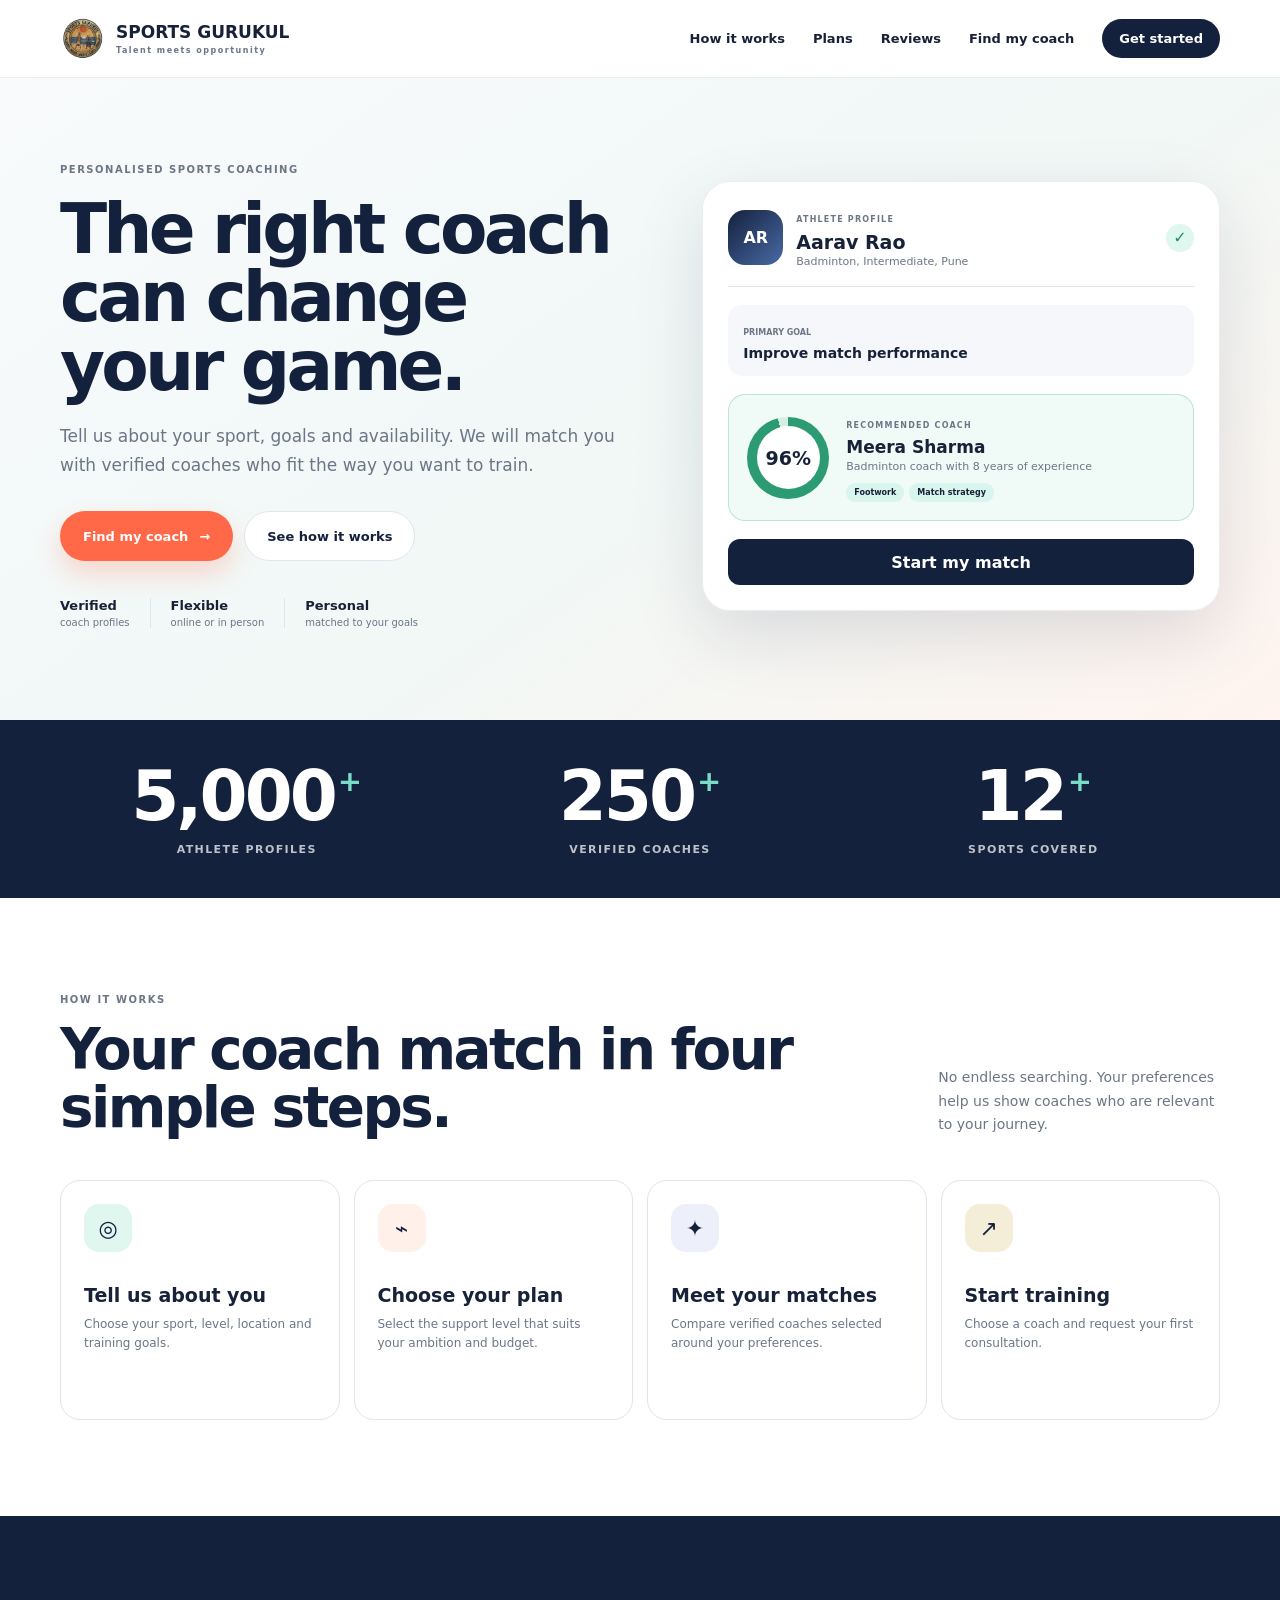
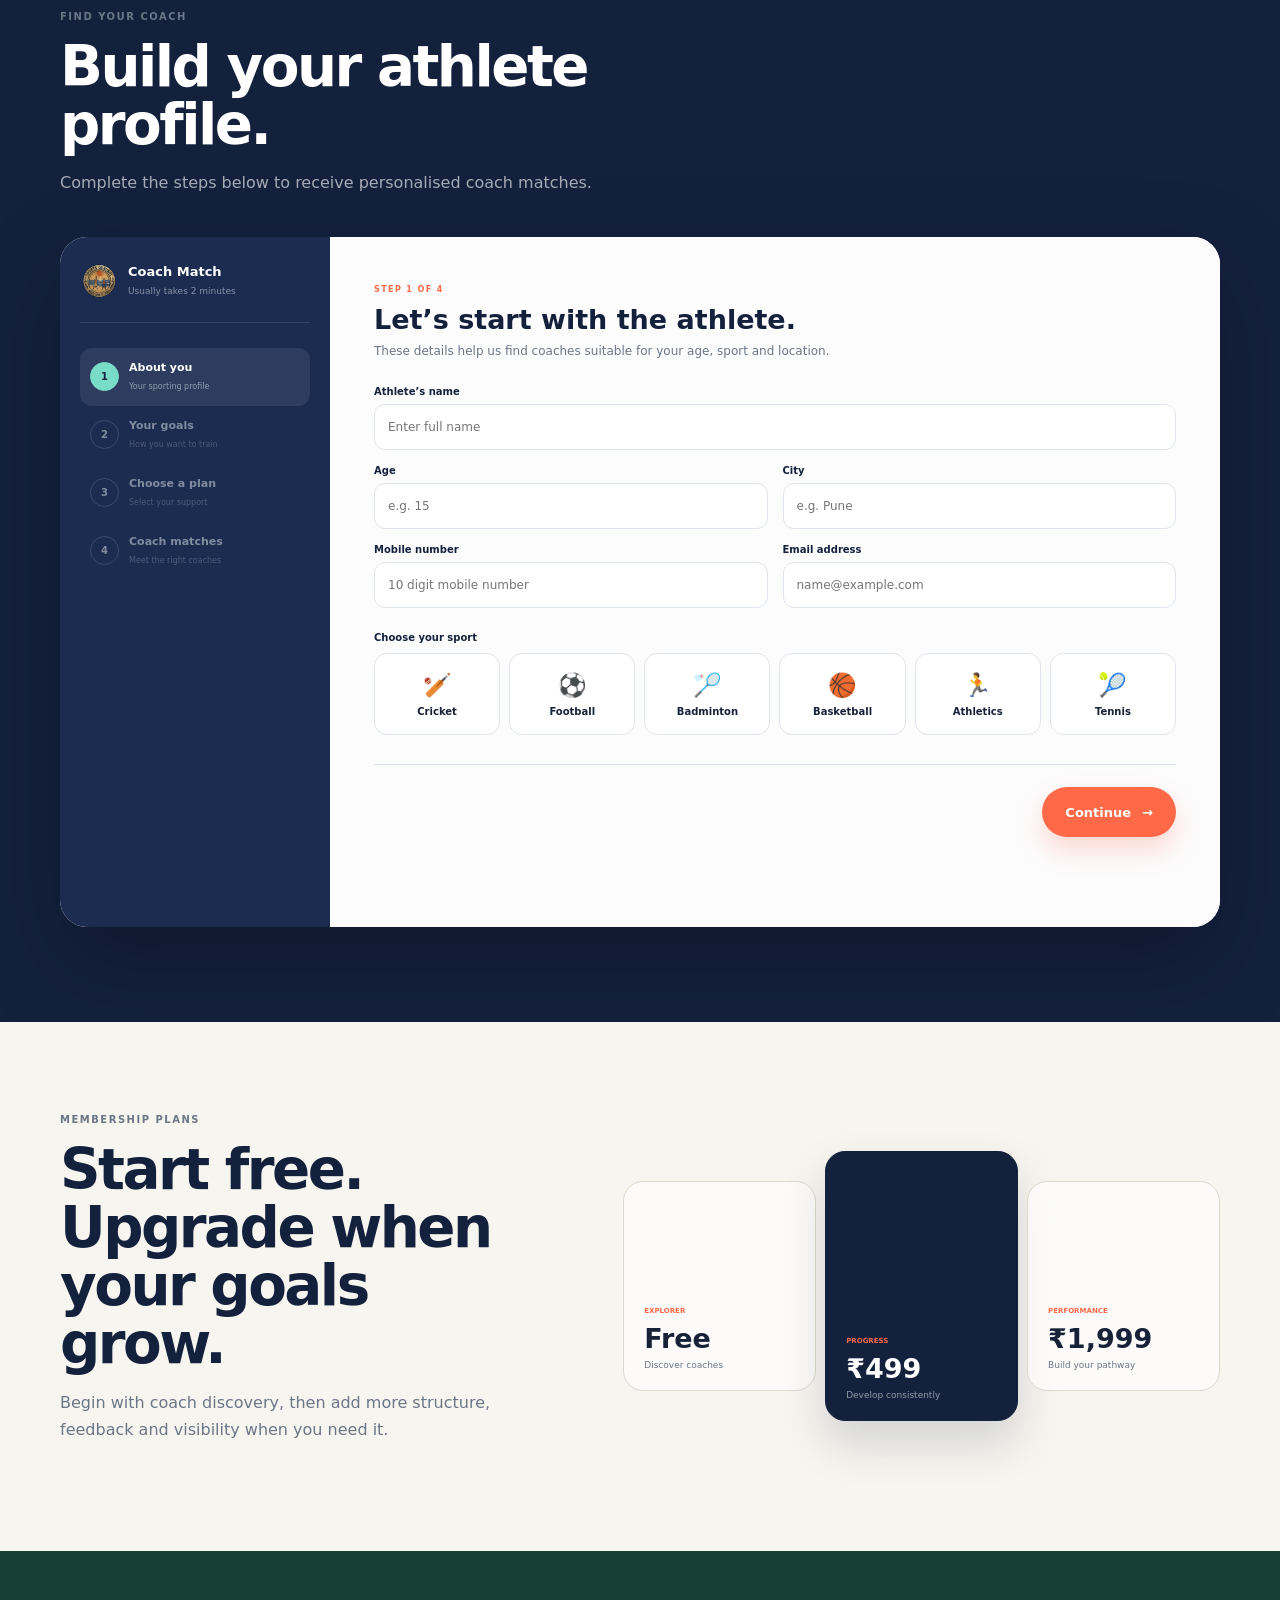
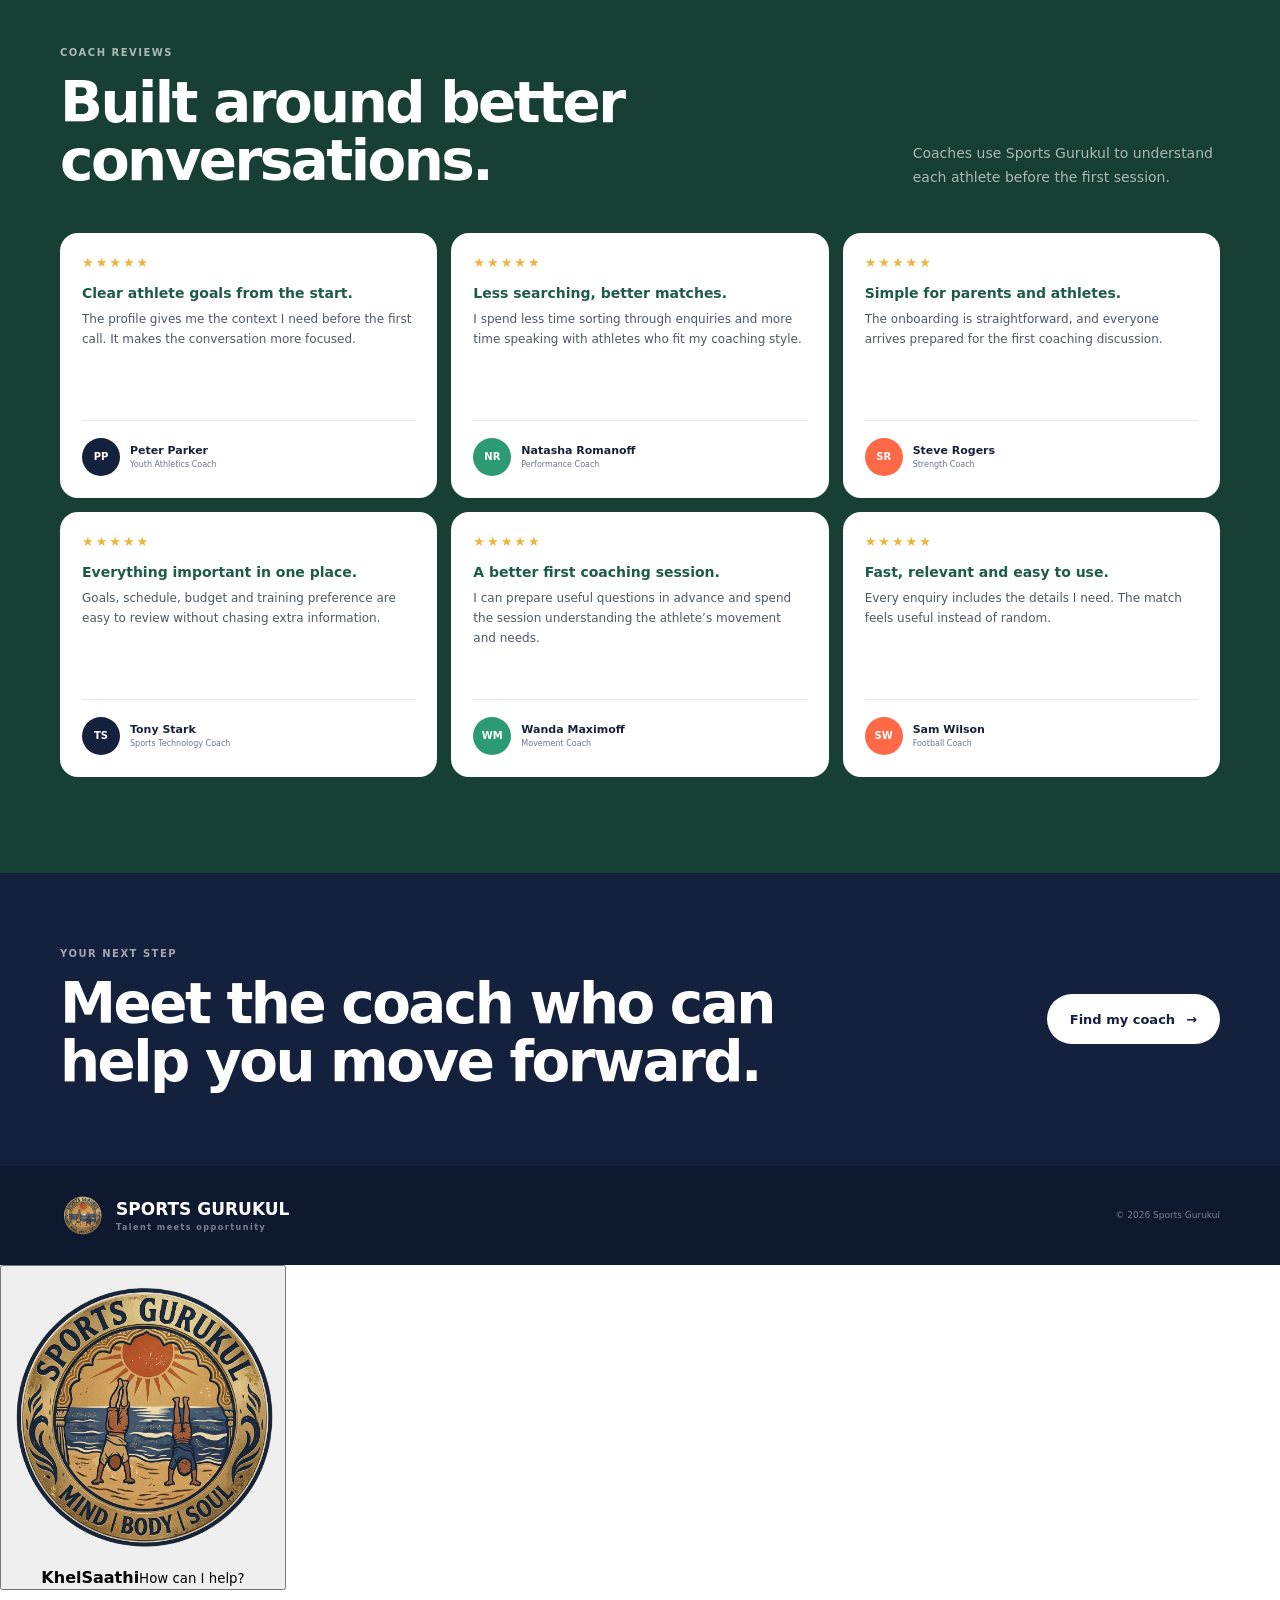
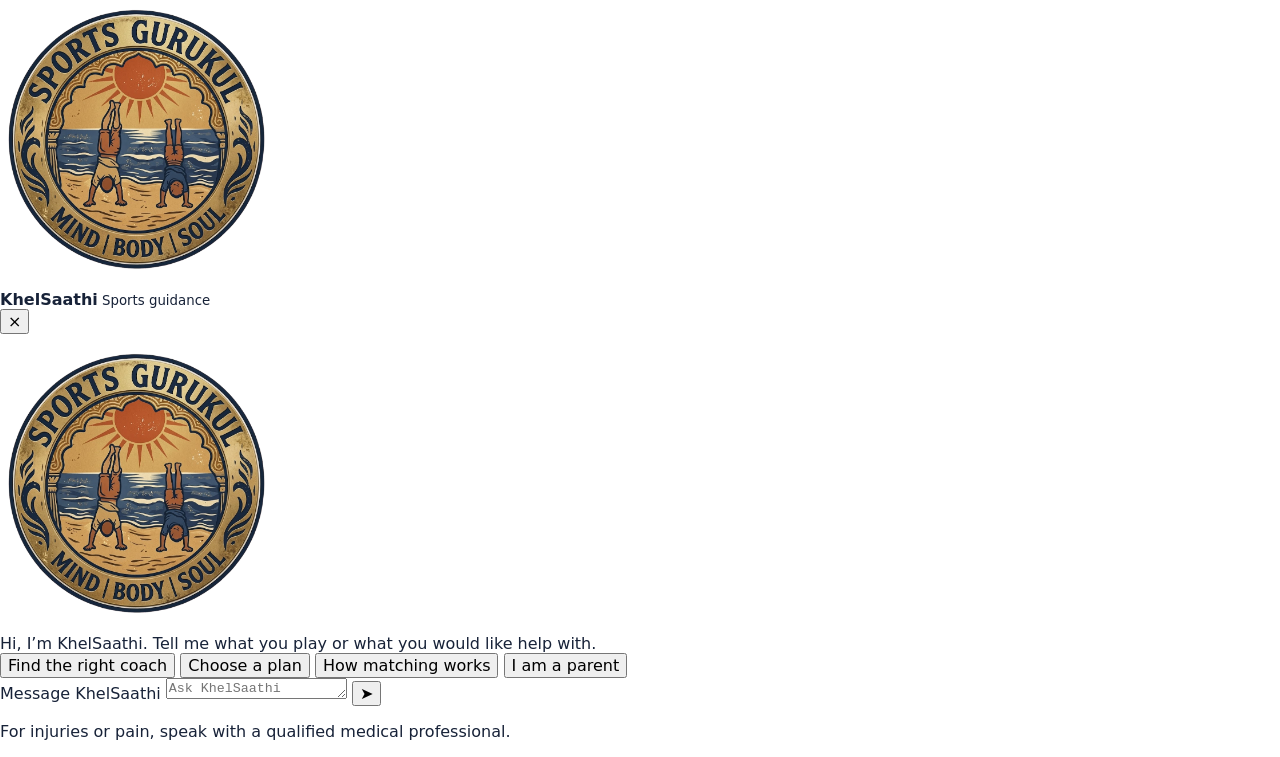
==== commit 4190c350: "Add KhelSaathi chatbot interface" ====
--- a/index.html
+++ b/index.html
@@ -248,8 +248,41 @@
 
   <footer class="footer"><div class="wrap footer-inner"><a class="brand" href="#top"><img class="brand-logo" src="assets/logo.svg" alt="Sports Gurukul logo"><span><b>SPORTS GURUKUL</b><small>Talent meets opportunity</small></span></a><p>© <span id="year"></span> Sports Gurukul</p></div></footer>
 
+  <button class="chat-launcher" type="button" aria-label="Open KhelSaathi" aria-controls="khelSaathi" aria-expanded="false">
+    <span class="chat-launcher-icon"><img src="assets/logo.svg" alt=""></span>
+    <span class="chat-launcher-copy"><b>KhelSaathi</b><small>How can I help?</small></span>
+  </button>
+
+  <section class="chat-panel" id="khelSaathi" aria-label="KhelSaathi chatbot" aria-hidden="true">
+    <header class="chat-header">
+      <div class="chat-identity">
+        <span class="chat-avatar"><img src="assets/logo.svg" alt=""></span>
+        <span><b>KhelSaathi</b><small><i></i> Sports guidance</small></span>
+      </div>
+      <button class="chat-close" type="button" aria-label="Close KhelSaathi">×</button>
+    </header>
+    <div class="chat-messages" aria-live="polite">
+      <div class="chat-message assistant">
+        <span class="message-avatar"><img src="assets/logo.svg" alt=""></span>
+        <div class="message-bubble">Hi, I’m KhelSaathi. Tell me what you play or what you would like help with.</div>
+      </div>
+    </div>
+    <div class="chat-suggestions" aria-label="Suggested questions">
+      <button type="button" data-message="Help me find the right coach">Find the right coach</button>
+      <button type="button" data-message="Which membership plan suits me?">Choose a plan</button>
+      <button type="button" data-message="How does coach matching work?">How matching works</button>
+      <button type="button" data-message="I am a parent looking for a coach for my child">I am a parent</button>
+    </div>
+    <form class="chat-form">
+      <label class="sr-only" for="chatInput">Message KhelSaathi</label>
+      <textarea id="chatInput" rows="1" maxlength="600" placeholder="Ask KhelSaathi"></textarea>
+      <button type="submit" aria-label="Send message">➤</button>
+    </form>
+    <p class="chat-note">For injuries or pain, speak with a qualified medical professional.</p>
+  </section>
+
   <div class="modal" aria-hidden="true"><div class="shade close-modal"></div><div class="modal-box" role="dialog" aria-modal="true" aria-labelledby="modalTitle"><button class="close close-modal" type="button" aria-label="Close">×</button><div class="success">✓</div><h2 id="modalTitle">Your coach selection is ready.</h2><p id="modalText"></p><div class="confirm"></div><button class="btn primary close-modal" type="button">Done</button></div></div>
 
   <script src="script.js"></script>
 </body>
-</html>
+</html>
--- a/styles.css
+++ b/styles.css
@@ -0,0 +1,315 @@
+:root {
+  --navy: #14213d;
+  --navy-2: #21345f;
+  --coral: #ff6948;
+  --mint: #78dcc8;
+  --ink: #172238;
+  --muted: #6b7687;
+  --line: #dfe5ec;
+  --soft: #f5f7fa;
+  --cream: #f7f5ef;
+  --white: #ffffff;
+  --radius: 20px;
+  --shadow: 0 24px 70px rgba(20, 33, 61, 0.13);
+}
+
+* { box-sizing: border-box; }
+html { scroll-behavior: smooth; }
+body {
+  margin: 0;
+  font-family: Aptos, "Segoe UI", system-ui, sans-serif;
+  color: var(--ink);
+  background: var(--white);
+  -webkit-font-smoothing: antialiased;
+}
+body.lock { overflow: hidden; }
+a { color: inherit; text-decoration: none; }
+button, input, select { font: inherit; }
+button { cursor: pointer; }
+img { display: block; max-width: 100%; }
+.wrap { width: min(calc(100% - 36px), 1160px); margin: auto; }
+
+.top {
+  height: 78px;
+  position: sticky;
+  top: 0;
+  z-index: 30;
+  display: flex;
+  align-items: center;
+  background: rgba(255,255,255,.95);
+  backdrop-filter: blur(15px);
+  border-bottom: 1px solid rgba(20,33,61,.08);
+}
+.nav { display: flex; align-items: center; justify-content: space-between; }
+.brand { display: flex; align-items: center; gap: 11px; }
+.brand-logo { width: 45px; height: 45px; border-radius: 14px; }
+.brand b { display: block; font-size: 17px; }
+.brand small { display: block; margin-top: 4px; color: var(--muted); font-size: 8px; font-weight: 800; letter-spacing: 1.5px; }
+.links { display: flex; align-items: center; gap: 28px; font-size: 13px; font-weight: 750; }
+.links .cta { padding: 12px 17px; border-radius: 999px; color: white; background: var(--navy); }
+.menu { display: none; border: 0; background: none; font-size: 25px; }
+
+.hero { padding: 86px 0 92px; background: linear-gradient(145deg, #f8fafc, #f1f8f6 55%, #fff4ef); overflow: hidden; }
+.hero-grid { display: grid; grid-template-columns: 1.05fr .95fr; gap: 70px; align-items: center; }
+.eyebrow { color: var(--muted); font-size: 10px; font-weight: 850; letter-spacing: 1.5px; text-transform: uppercase; }
+h1 { margin: 20px 0 22px; color: var(--navy); font-size: clamp(48px, 5.4vw, 76px); line-height: .99; letter-spacing: -3.8px; }
+.lead { max-width: 610px; color: var(--muted); font-size: 17px; line-height: 1.7; }
+.actions { display: flex; gap: 11px; margin-top: 31px; }
+.btn { min-height: 50px; display: inline-flex; align-items: center; justify-content: center; gap: 11px; padding: 0 22px; border: 1px solid transparent; border-radius: 999px; font-size: 13px; font-weight: 800; cursor: pointer; }
+.primary { color: white; background: var(--coral); box-shadow: 0 13px 27px rgba(255,105,72,.24); }
+.secondary { color: var(--navy); background: white; border-color: var(--line); }
+.trust { display: flex; margin-top: 37px; }
+.trust div { padding-right: 20px; margin-right: 20px; border-right: 1px solid var(--line); }
+.trust div:last-child { border: 0; }
+.trust b { display: block; font-size: 13px; }
+.trust span { display: block; margin-top: 4px; color: var(--muted); font-size: 10px; }
+.preview { padding: 25px; border: 1px solid rgba(20,33,61,.08); border-radius: 28px; background: rgba(255,255,255,.95); box-shadow: var(--shadow); }
+.athlete { display: grid; grid-template-columns: auto 1fr auto; gap: 13px; align-items: center; padding-bottom: 18px; border-bottom: 1px solid var(--line); }
+.avatar { width: 55px; height: 55px; display: grid; place-items: center; border-radius: 17px; color: white; background: linear-gradient(135deg, var(--navy), #496aa5); font-weight: 900; }
+.athlete small, .match-preview small { color: var(--muted); font-size: 8px; font-weight: 850; letter-spacing: 1.2px; }
+.athlete h3 { margin: 5px 0 2px; font-size: 19px; }
+.athlete p, .match-preview p { margin: 0; color: var(--muted); font-size: 11px; }
+.tick { width: 28px; height: 28px; display: grid; place-items: center; border-radius: 50%; color: #288d69; background: #dff7ef; }
+.goal { margin-top: 18px; padding: 15px; border-radius: 14px; background: var(--soft); }
+.goal small { color: var(--muted); font-size: 8px; font-weight: 850; }
+.goal b { display: block; margin-top: 6px; font-size: 14px; }
+.match-preview { display: grid; grid-template-columns: auto 1fr; gap: 17px; align-items: center; margin-top: 18px; padding: 18px; border: 1px solid rgba(44,155,115,.25); border-radius: 17px; background: #f0fbf7; }
+.ring { width: 82px; height: 82px; display: grid; place-items: center; border-radius: 50%; background: conic-gradient(#2c9b73 96%, #d6ede5 0); position: relative; }
+.ring::before { content: ""; position: absolute; width: 63px; height: 63px; border-radius: 50%; background: white; }
+.ring b { position: relative; font-size: 19px; }
+.match-preview h4 { margin: 5px 0 3px; font-size: 17px; }
+.tags { display: flex; gap: 5px; flex-wrap: wrap; margin-top: 10px; }
+.tags span { padding: 5px 8px; border-radius: 999px; background: rgba(120,220,200,.2); font-size: 8px; font-weight: 750; }
+.preview button { width: 100%; height: 46px; margin-top: 18px; border: 0; border-radius: 12px; color: white; background: var(--navy); font-weight: 800; }
+
+.numbers { padding: 42px 0; background: var(--navy); color: white; }
+.counter-grid { display: grid; grid-template-columns: repeat(3, 1fr); gap: 20px; }
+.counter-grid article { text-align: center; }
+.counter-grid strong { display: inline-flex; align-items: flex-start; font-size: clamp(42px, 5.4vw, 72px); line-height: 1; letter-spacing: -3px; }
+.counter-grid sup { margin: 5px 0 0 3px; color: var(--mint); font-size: .42em; letter-spacing: 0; }
+.counter-grid p { margin: 12px 0 0; color: rgba(255,255,255,.72); font-size: 11px; font-weight: 850; letter-spacing: 1.4px; text-transform: uppercase; }
+
+.section { padding: 96px 0; }
+.section-head { display: flex; align-items: flex-end; justify-content: space-between; gap: 45px; margin-bottom: 43px; }
+.section-head h2, .match-head h2, .pricing h2, .final-section h2 { margin: 16px 0 0; color: var(--navy); font-size: clamp(38px, 4.4vw, 59px); line-height: 1.03; letter-spacing: -2.5px; }
+.section-head > p { width: 385px; margin: 0; color: var(--muted); font-size: 14px; line-height: 1.7; }
+.steps { display: grid; grid-template-columns: repeat(4, 1fr); gap: 14px; }
+.step { min-height: 240px; padding: 23px; border: 1px solid var(--line); border-radius: var(--radius); }
+.step i { width: 48px; height: 48px; display: grid; place-items: center; border-radius: 15px; background: #dff7ef; color: var(--navy); font-style: normal; font-size: 22px; }
+.step:nth-child(2) i { background: #fff0ea; }
+.step:nth-child(3) i { background: #edf0fa; }
+.step:nth-child(4) i { background: #f4eed8; }
+.step h3 { margin: 32px 0 9px; font-size: 19px; }
+.step p { margin: 0; color: var(--muted); font-size: 12px; line-height: 1.6; }
+
+.match-section { padding: 95px 0; background: var(--navy); color: white; }
+.match-head { max-width: 720px; margin-bottom: 40px; }
+.match-head h2 { color: white; }
+.match-head p { color: rgba(255,255,255,.62); line-height: 1.65; }
+.shell { min-height: 690px; display: grid; grid-template-columns: 270px 1fr; border-radius: 27px; overflow: hidden; background: white; color: var(--ink); box-shadow: 0 35px 90px rgba(0,0,0,.25); }
+.side { padding: 25px 20px; background: #1c2c51; color: white; }
+.side-title { display: flex; align-items: center; gap: 10px; padding-bottom: 22px; border-bottom: 1px solid rgba(255,255,255,.11); }
+.side-title img { width: 38px; height: 38px; border-radius: 11px; }
+.side-title b { display: block; font-size: 13px; }
+.side-title small { color: rgba(255,255,255,.48); font-size: 9px; }
+.progress { list-style: none; margin: 25px 0 0; padding: 0; }
+.progress li { display: grid; grid-template-columns: auto 1fr; gap: 10px; align-items: center; padding: 13px 10px; border-radius: 12px; opacity: .45; }
+.progress li.on { opacity: 1; background: rgba(255,255,255,.08); }
+.progress li.done { opacity: .8; }
+.progress li > span { width: 29px; height: 29px; display: grid; place-items: center; border: 1px solid rgba(255,255,255,.3); border-radius: 50%; font-size: 10px; font-weight: 850; }
+.progress li.on > span { color: var(--navy); background: var(--mint); border-color: var(--mint); }
+.progress li.done > span { font-size: 0; }
+.progress li.done > span::after { content: "✓"; font-size: 11px; color: var(--mint); }
+.progress b { display: block; font-size: 11px; }
+.progress small { color: rgba(255,255,255,.48); font-size: 8px; }
+.content { padding: 40px 44px; background: #fcfcfd; }
+.pane { display: none; }
+.pane.on { display: block; animation: fade .25s ease; }
+@keyframes fade { from { opacity: 0; transform: translateY(6px); } to { opacity: 1; transform: none; } }
+.pane-head span, .result-kicker { color: var(--coral); font-size: 8px; font-weight: 900; letter-spacing: 1.4px; }
+.pane-head h3, .results-top h3 { margin: 8px 0 7px; color: var(--navy); font-size: 27px; }
+.pane-head p, .results-top p { margin: 0; color: var(--muted); font-size: 12px; line-height: 1.55; }
+.form-grid { display: grid; grid-template-columns: repeat(2, 1fr); gap: 15px; margin-top: 26px; }
+.form-grid.three { grid-template-columns: repeat(3, 1fr); }
+.field { display: flex; flex-direction: column; gap: 7px; }
+.field.wide { grid-column: 1 / -1; }
+.field label, .choice-title { font-size: 10px; font-weight: 800; color: var(--navy); }
+.field input, .field select { height: 46px; padding: 0 13px; border: 1px solid var(--line); border-radius: 11px; outline: none; background: white; color: var(--ink); font-size: 12px; }
+.field input:focus, .field select:focus { border-color: var(--coral); box-shadow: 0 0 0 3px rgba(255,105,72,.09); }
+.field.bad input, .field.bad select { border-color: #ca403a; }
+.error { display: none; color: #c43e39; font-size: 8px; }
+.field.bad .error, .choice-group.bad > .error, .plan-error.show { display: block; }
+.choice-group { margin-top: 24px; }
+.choice-title { margin-bottom: 10px; }
+.options { display: grid; gap: 9px; }
+.sports { grid-template-columns: repeat(6, 1fr); }
+.four { grid-template-columns: repeat(4, 1fr); }
+.two { grid-template-columns: repeat(2, 1fr); }
+.choice-card { min-height: 82px; position: relative; display: flex; flex-direction: column; align-items: center; justify-content: center; gap: 7px; padding: 11px; border: 1px solid var(--line); border-radius: 13px; background: white; cursor: pointer; text-align: center; }
+.choice-card input, .plan-card input { position: absolute; opacity: 0; }
+.choice-card:has(input:checked) { border-color: var(--coral); background: #fff6f2; box-shadow: 0 0 0 2px rgba(255,105,72,.07); }
+.choice-card em { font-style: normal; font-size: 23px; }
+.choice-card b { font-size: 10px; }
+.choice-card.text { align-items: flex-start; text-align: left; }
+.choice-card.text b { font-size: 11px; }
+.choice-card.text small { color: var(--muted); font-size: 8px; }
+.form-actions { display: flex; justify-content: space-between; gap: 10px; margin-top: 29px; padding-top: 22px; border-top: 1px solid var(--line); }
+.form-actions.end { justify-content: flex-end; }
+.back { color: var(--navy); background: transparent; border-color: var(--line); }
+.plan-grid { display: grid; grid-template-columns: repeat(3, 1fr); gap: 11px; margin-top: 25px; }
+.plan-card { min-height: 340px; position: relative; padding: 20px; border: 1px solid var(--line); border-radius: 18px; background: white; cursor: pointer; }
+.plan-card.featured { border-color: rgba(255,105,72,.4); background: linear-gradient(#fff8f5, white); }
+.plan-card:has(input:checked) { border-color: var(--coral); box-shadow: 0 13px 32px rgba(20,33,61,.09); }
+.badge { position: absolute; top: -9px; left: 18px; padding: 5px 8px; border-radius: 999px; color: white; background: var(--coral); font-size: 7px; font-weight: 900; }
+.plan-top { display: flex; justify-content: space-between; gap: 10px; padding-bottom: 15px; border-bottom: 1px solid var(--line); }
+.plan-top span { color: var(--coral); font-size: 7px; font-weight: 900; letter-spacing: 1px; }
+.plan-top h4 { margin: 5px 0 0; font-size: 20px; }
+.plan-top strong { font-size: 20px; color: var(--navy); }
+.plan-top small { font-size: 7px; color: var(--muted); }
+.plan-card > p { min-height: 48px; color: var(--muted); font-size: 10px; line-height: 1.5; }
+.plan-card ul { list-style: none; padding: 0; margin: 0; display: flex; flex-direction: column; gap: 9px; }
+.plan-card li { padding-left: 18px; position: relative; color: #465267; font-size: 9px; }
+.plan-card li::before { content: "✓"; position: absolute; left: 0; color: #2c9b73; font-weight: 900; }
+.loading { min-height: 520px; display: flex; flex-direction: column; align-items: center; justify-content: center; text-align: center; }
+.load-icon { display: flex; align-items: center; }
+.person { width: 66px; height: 66px; display: grid; place-items: center; border-radius: 20px; color: white; background: var(--navy); font-weight: 900; }
+.coach-person { background: var(--coral); }
+.connect-lines { width: 120px; padding: 0 12px; }
+.connect-lines i { display: block; height: 3px; margin: 7px 0; border-radius: 9px; background: linear-gradient(90deg, var(--navy), var(--mint), var(--coral)); background-size: 200%; animation: flow 1s linear infinite; }
+.connect-lines i:nth-child(2) { width: 70%; margin-inline: auto; }
+.connect-lines i:nth-child(3) { width: 45%; margin-inline: auto; }
+@keyframes flow { to { background-position: -200%; } }
+.loading h3 { margin: 25px 0 8px; color: var(--navy); font-size: 25px; }
+.loading p { max-width: 480px; color: var(--muted); font-size: 11px; }
+.loading-bar { width: 280px; height: 5px; margin-top: 22px; border-radius: 9px; background: #e7eaf0; overflow: hidden; }
+.loading-bar i { display: block; width: 0; height: 100%; background: var(--coral); animation: fill 1.6s ease forwards; }
+@keyframes fill { to { width: 100%; } }
+.results[hidden], .loading[hidden] { display: none; }
+.results-top { display: flex; justify-content: space-between; gap: 20px; }
+.edit { border: 0; padding: 9px 12px; border-radius: 9px; background: var(--soft); color: var(--navy); font-size: 9px; font-weight: 800; }
+.summary { display: grid; grid-template-columns: repeat(3, 1fr); gap: 9px; margin: 21px 0 18px; }
+.summary div { padding: 12px; border-radius: 11px; background: var(--soft); }
+.summary small { display: block; color: var(--muted); font-size: 7px; font-weight: 850; }
+.summary b { display: block; margin-top: 5px; color: var(--navy); font-size: 10px; }
+.coach-list { display: flex; flex-direction: column; gap: 9px; }
+.coach-card { display: grid; grid-template-columns: auto 1fr auto; gap: 15px; align-items: center; padding: 15px; border: 1px solid var(--line); border-radius: 15px; background: white; }
+.coach-avatar { width: 50px; height: 50px; display: grid; place-items: center; border-radius: 15px; color: white; background: linear-gradient(135deg, var(--navy), #4c6da8); font-weight: 900; }
+.coach-card:nth-child(2) .coach-avatar { background: linear-gradient(135deg, #2c9b73, #6bc7a8); }
+.coach-card:nth-child(3) .coach-avatar { background: linear-gradient(135deg, var(--coral), #ff9b77); }
+.name-line { display: flex; gap: 7px; align-items: center; }
+.name-line h4 { margin: 0; font-size: 14px; }
+.name-line span { padding: 4px 6px; border-radius: 999px; color: #2c8b68; background: #dff7ef; font-size: 7px; font-weight: 850; }
+.coach-card p { margin: 4px 0; color: var(--muted); font-size: 9px; }
+.meta { display: flex; gap: 11px; flex-wrap: wrap; margin-top: 7px; font-size: 8px; }
+.score { text-align: right; }
+.score strong { display: block; color: #2c9b73; font-size: 18px; }
+.score small { color: var(--muted); font-size: 7px; }
+.choose { display: block; margin-top: 7px; padding: 8px 10px; border: 0; border-radius: 9px; color: white; background: var(--navy); font-size: 8px; font-weight: 850; }
+
+.pricing { padding: 92px 0; background: var(--cream); }
+.pricing-grid { display: grid; grid-template-columns: .9fr 1.1fr; gap: 75px; align-items: center; }
+.pricing p { color: var(--muted); line-height: 1.7; }
+.mini-plans { display: grid; grid-template-columns: repeat(3, 1fr); gap: 9px; align-items: center; }
+.mini { min-height: 210px; display: flex; flex-direction: column; justify-content: flex-end; padding: 20px; border: 1px solid #ded8cc; border-radius: 20px; background: rgba(255,255,255,.67); }
+.mini.active { min-height: 270px; color: white; background: var(--navy); border-color: var(--navy); box-shadow: 0 22px 45px rgba(20,33,61,.16); }
+.mini span { color: var(--coral); font-size: 7px; font-weight: 900; }
+.mini b { margin-top: 8px; font-size: 27px; }
+.mini small { margin-top: 6px; color: var(--muted); font-size: 9px; }
+.mini.active small { color: rgba(255,255,255,.55); }
+
+.reviews { padding: 96px 0; background: #173f34; color: white; }
+.section-head.light h2 { color: white; }
+.section-head.light > p, .reviews .eyebrow { color: rgba(255,255,255,.64); }
+.review-grid { display: grid; grid-template-columns: repeat(3, 1fr); gap: 14px; }
+.review-card { min-height: 265px; display: flex; flex-direction: column; padding: 22px; border-radius: 18px; background: white; color: var(--ink); }
+.stars { color: #efb43d; letter-spacing: 2px; font-size: 13px; }
+.review-card h3 { margin: 15px 0 9px; color: #1e5b49; font-size: 14px; }
+.review-card > p { margin: 0; color: #4d5868; font-size: 12px; line-height: 1.65; }
+.reviewer { display: flex; align-items: center; gap: 10px; margin-top: auto; padding-top: 17px; border-top: 1px solid var(--line); }
+.reviewer > span { width: 38px; height: 38px; display: grid; place-items: center; border-radius: 50%; color: white; background: var(--navy); font-size: 10px; font-weight: 900; }
+.review-card:nth-child(2) .reviewer > span, .review-card:nth-child(5) .reviewer > span { background: #2c9b73; }
+.review-card:nth-child(3) .reviewer > span, .review-card:nth-child(6) .reviewer > span { background: var(--coral); }
+.reviewer b { display: block; font-size: 11px; }
+.reviewer small { display: block; margin-top: 3px; color: var(--muted); font-size: 8px; }
+
+.final-section { padding: 75px 0; background: var(--navy); color: white; }
+.final-inner { display: flex; align-items: center; justify-content: space-between; gap: 35px; }
+.final-section h2 { max-width: 760px; color: white; }
+.final-section .eyebrow { color: rgba(255,255,255,.6); }
+.light-button { color: var(--navy); background: white; }
+.footer { padding: 27px 0; background: #0e1930; color: white; }
+.footer-inner { display: flex; align-items: center; justify-content: space-between; gap: 20px; }
+.footer p { margin: 0; color: rgba(255,255,255,.45); font-size: 9px; }
+.footer .brand small { color: rgba(255,255,255,.45); }
+
+.modal { display: none; position: fixed; inset: 0; z-index: 80; align-items: center; justify-content: center; padding: 18px; }
+.modal.open { display: flex; }
+.shade { position: absolute; inset: 0; background: rgba(7,16,29,.73); backdrop-filter: blur(6px); }
+.modal-box { width: min(100%, 480px); position: relative; z-index: 1; padding: 34px; border-radius: 24px; background: white; box-shadow: 0 30px 90px rgba(0,0,0,.32); }
+.close { position: absolute; right: 14px; top: 12px; width: 34px; height: 34px; border: 0; border-radius: 50%; background: var(--soft); font-size: 21px; }
+.success { width: 52px; height: 52px; display: grid; place-items: center; border-radius: 16px; color: #278a67; background: #dff7ef; font-weight: 900; font-size: 21px; }
+.modal-box h2 { margin: 17px 0 8px; color: var(--navy); font-size: 28px; }
+.modal-box > p { color: var(--muted); font-size: 12px; line-height: 1.6; }
+.confirm { margin: 18px 0; padding: 14px; border-radius: 13px; background: var(--soft); }
+.confirm div { display: flex; justify-content: space-between; gap: 15px; padding: 6px 0; color: var(--muted); font-size: 9px; }
+.confirm div + div { border-top: 1px solid var(--line); }
+.confirm b { color: var(--navy); text-align: right; }
+.modal-box > .btn { width: 100%; }
+
+@media (max-width: 900px) {
+  .links { display: none; position: absolute; left: 18px; right: 18px; top: 65px; flex-direction: column; align-items: stretch; padding: 12px; border: 1px solid var(--line); border-radius: 15px; background: white; box-shadow: var(--shadow); }
+  .links.open { display: flex; }
+  .links a { padding: 10px; }
+  .menu { display: block; }
+  .hero-grid, .pricing-grid { grid-template-columns: 1fr; }
+  .steps { grid-template-columns: repeat(2, 1fr); }
+  .review-grid { grid-template-columns: repeat(2, 1fr); }
+  .shell { grid-template-columns: 1fr; }
+  .side { padding: 15px; }
+  .side-title { display: none; }
+  .progress { display: flex; margin: 0; }
+  .progress li { flex: 1; display: flex; justify-content: center; padding: 7px; }
+  .progress li div { display: none; }
+  .content { padding: 32px 24px; }
+  .sports { grid-template-columns: repeat(3, 1fr); }
+  .form-grid.three { grid-template-columns: 1fr; }
+  .plan-grid { grid-template-columns: 1fr; }
+  .plan-card { min-height: 0; }
+  .plan-card > p { min-height: 0; }
+}
+
+@media (max-width: 620px) {
+  .wrap { width: min(calc(100% - 24px), 1160px); }
+  .hero { padding: 55px 0 70px; }
+  .hero-grid { gap: 45px; }
+  h1 { font-size: 44px; letter-spacing: -2.5px; }
+  .lead { font-size: 15px; }
+  .actions { flex-direction: column; }
+  .actions .btn { width: 100%; }
+  .trust div { padding-right: 8px; margin-right: 8px; }
+  .trust b { font-size: 10px; }
+  .trust span { font-size: 7px; }
+  .preview { padding: 18px; }
+  .match-preview { grid-template-columns: 1fr; }
+  .counter-grid { grid-template-columns: 1fr; gap: 32px; }
+  .counter-grid strong { font-size: 58px; }
+  .section { padding: 72px 0; }
+  .section-head { flex-direction: column; align-items: flex-start; gap: 15px; }
+  .section-head > p { width: auto; }
+  .section-head h2, .match-head h2 { font-size: 38px; }
+  .steps, .review-grid { grid-template-columns: 1fr; }
+  .content { padding: 27px 15px; }
+  .form-grid, .four, .two { grid-template-columns: 1fr; }
+  .sports { grid-template-columns: repeat(2, 1fr); }
+  .form-actions { flex-direction: column-reverse; }
+  .form-actions .btn { width: 100%; }
+  .summary { grid-template-columns: 1fr; }
+  .results-top { flex-direction: column; }
+  .coach-card { grid-template-columns: auto 1fr; }
+  .score { grid-column: 1 / -1; display: flex; align-items: center; justify-content: space-between; padding-top: 10px; border-top: 1px solid var(--line); text-align: left; }
+  .choose { margin: 0; }
+  .mini-plans { grid-template-columns: 1fr; }
+  .mini, .mini.active { min-height: 150px; }
+  .final-inner, .footer-inner { flex-direction: column; align-items: flex-start; }
+  .modal-box { padding: 28px 20px; }
+}
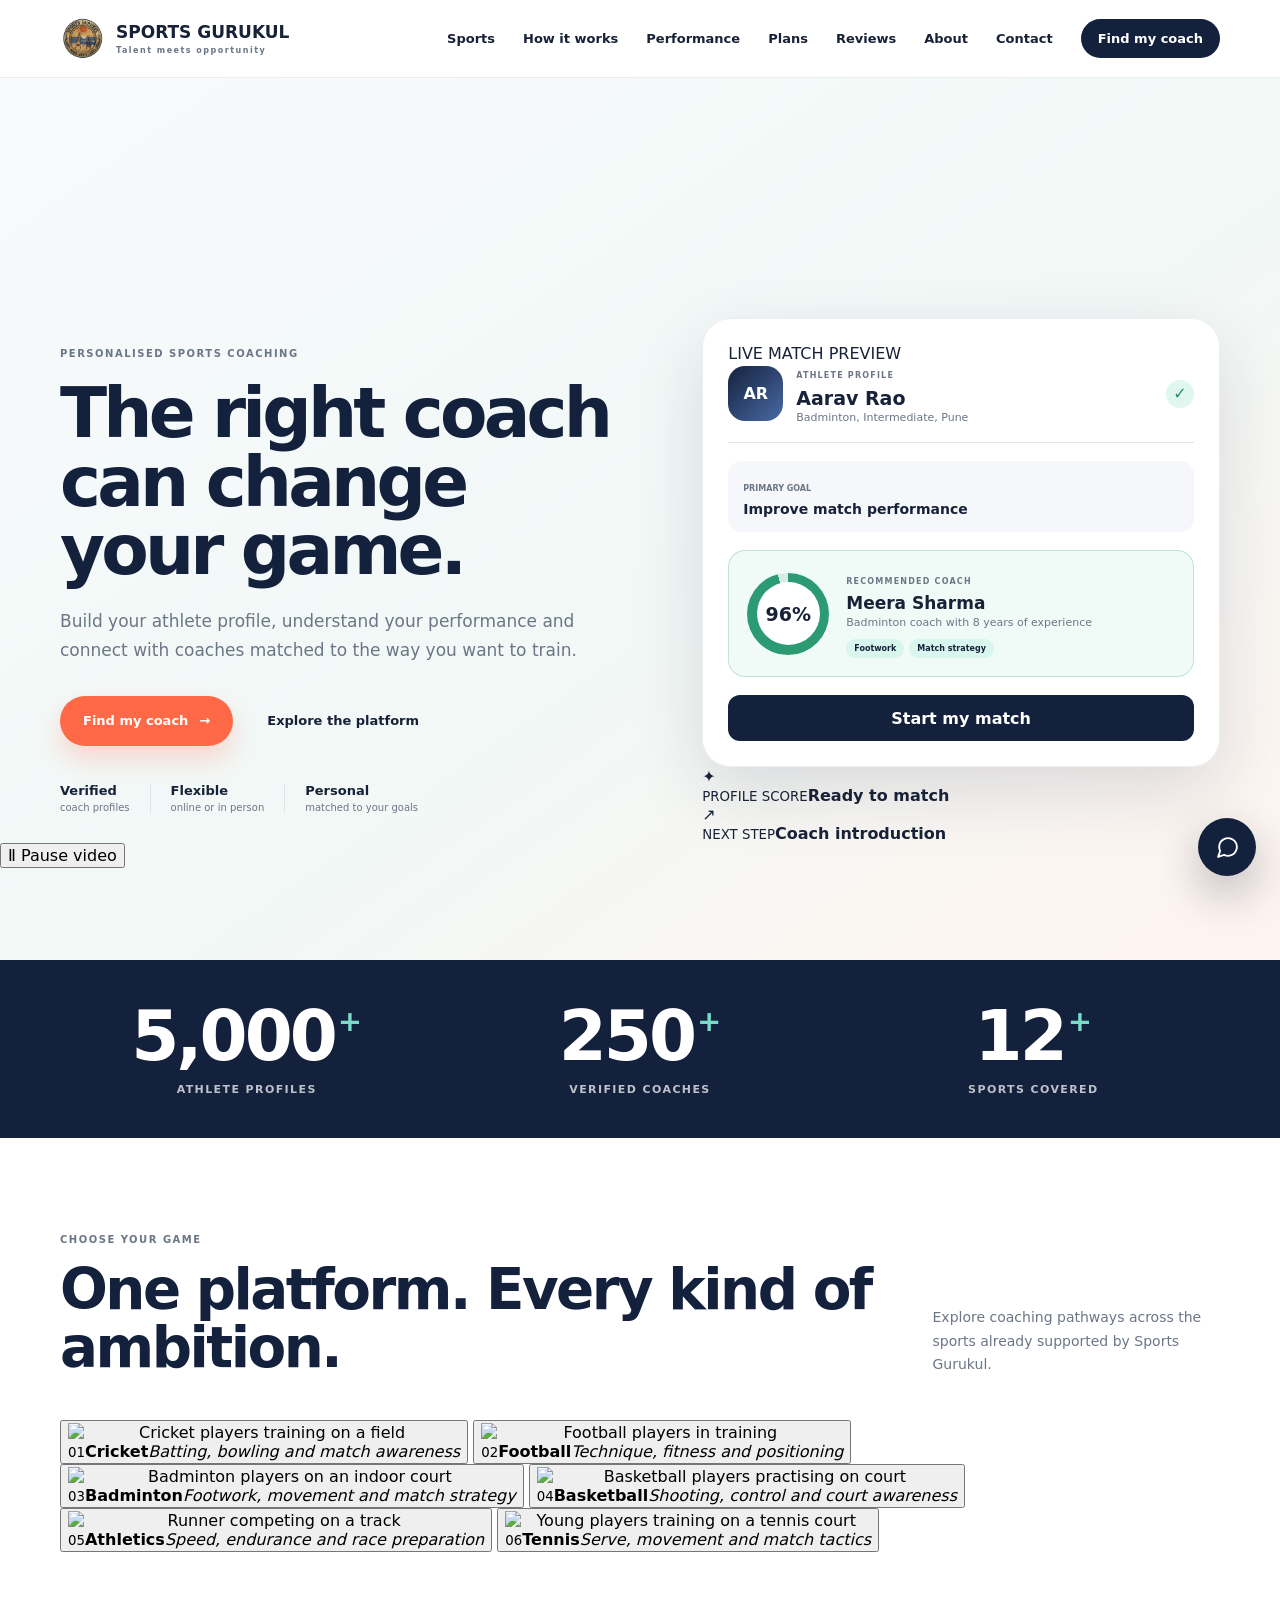
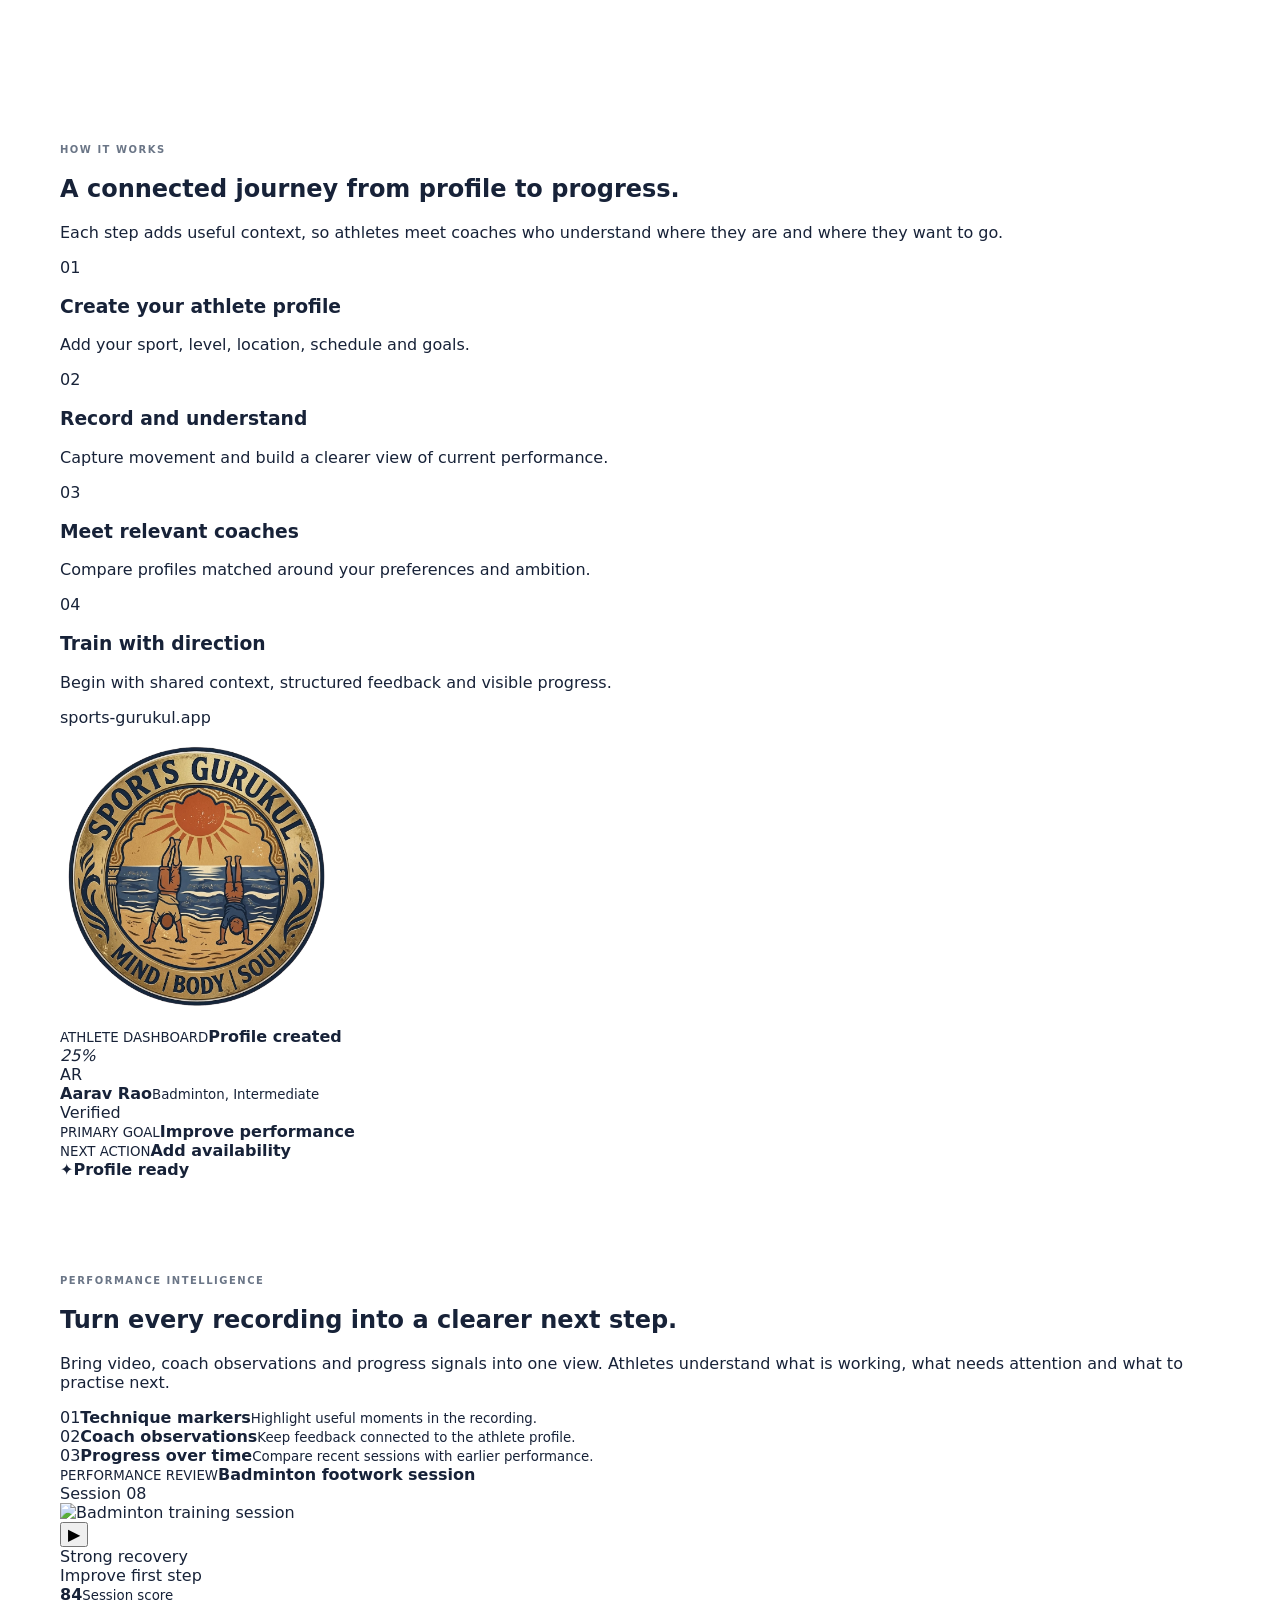
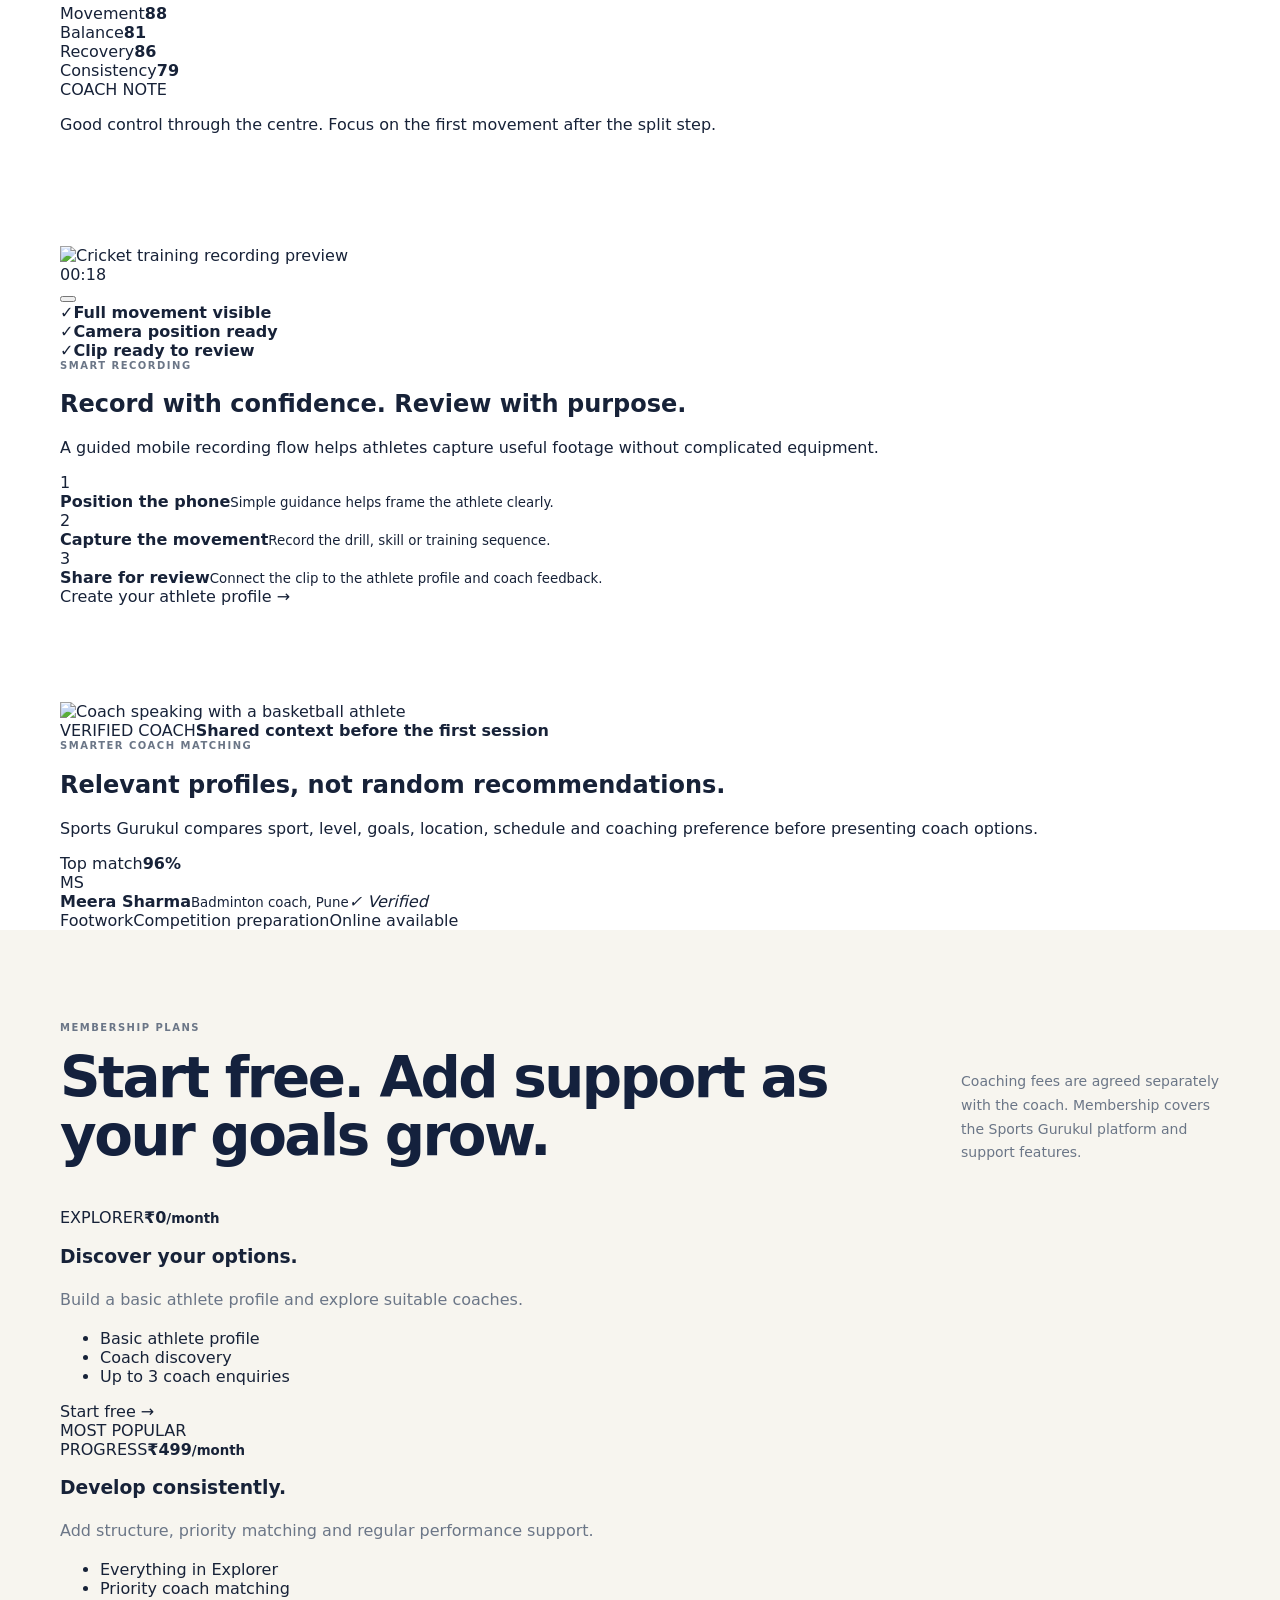
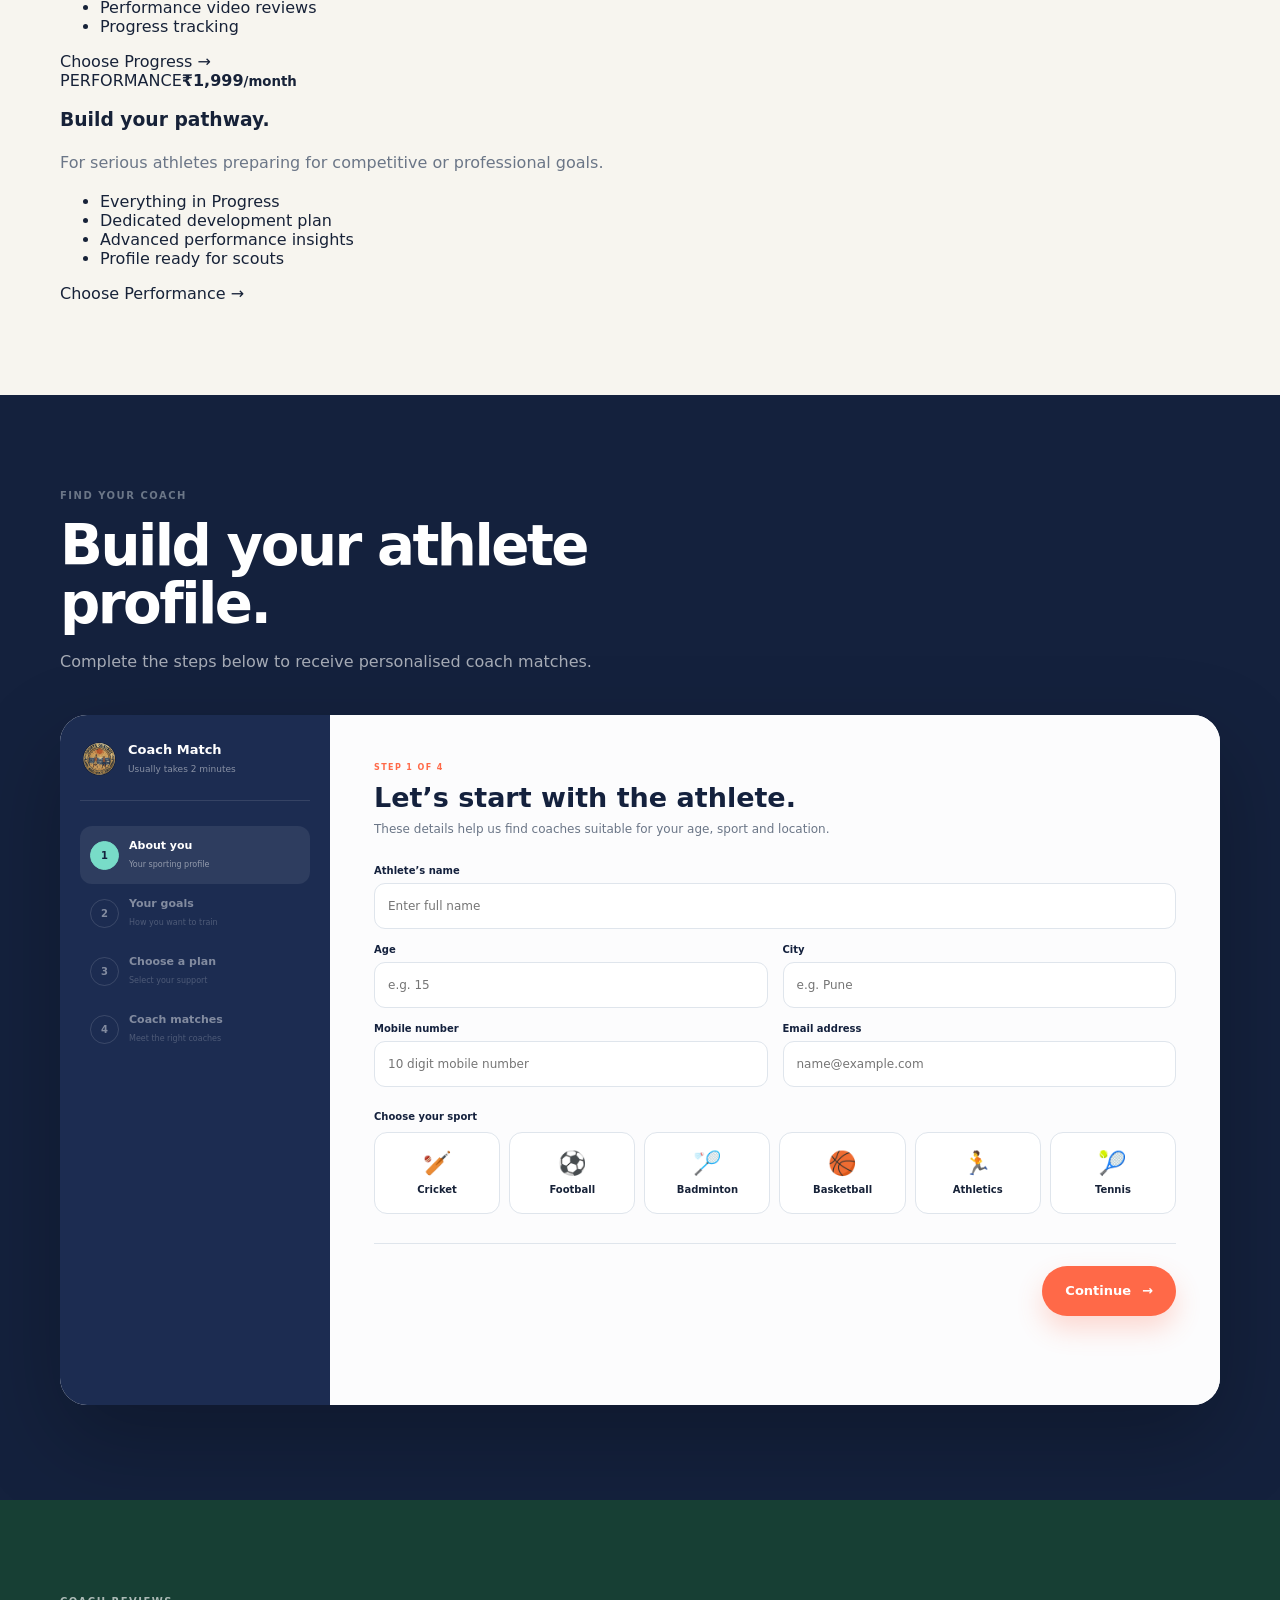
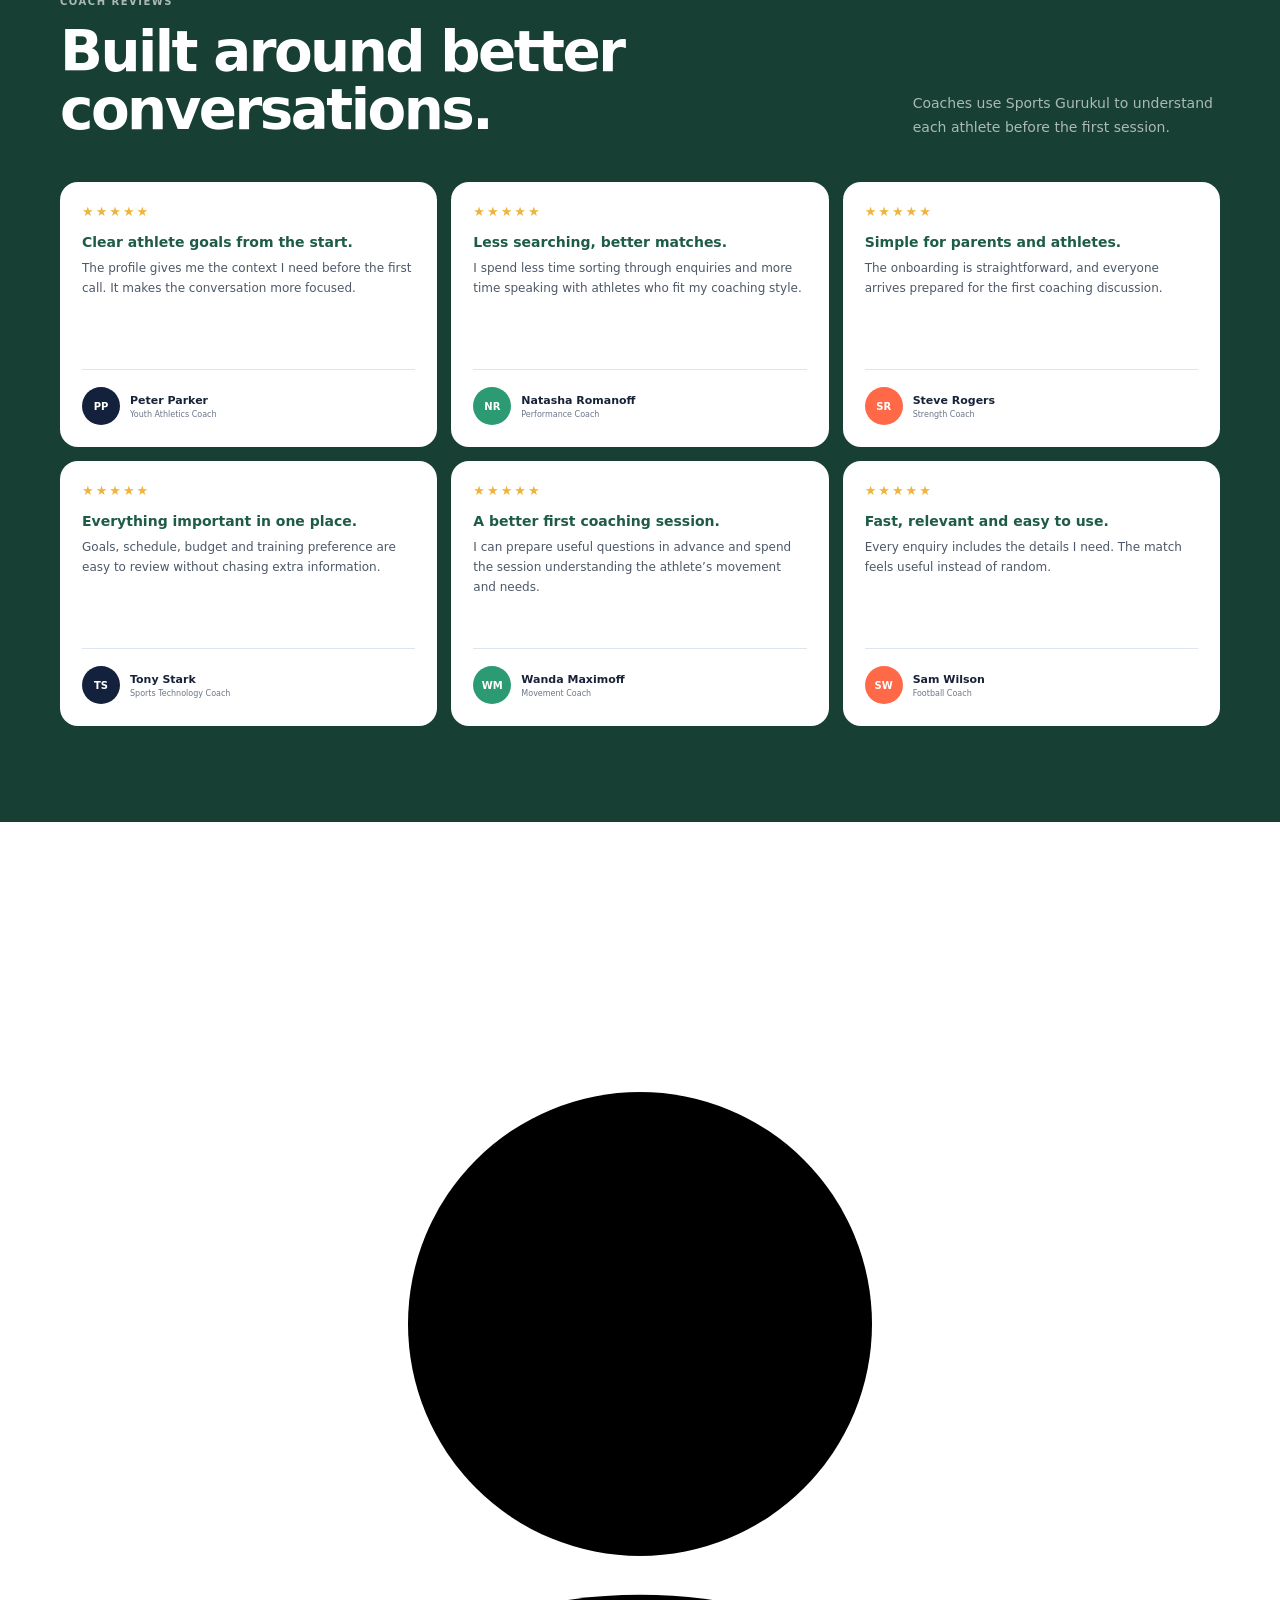
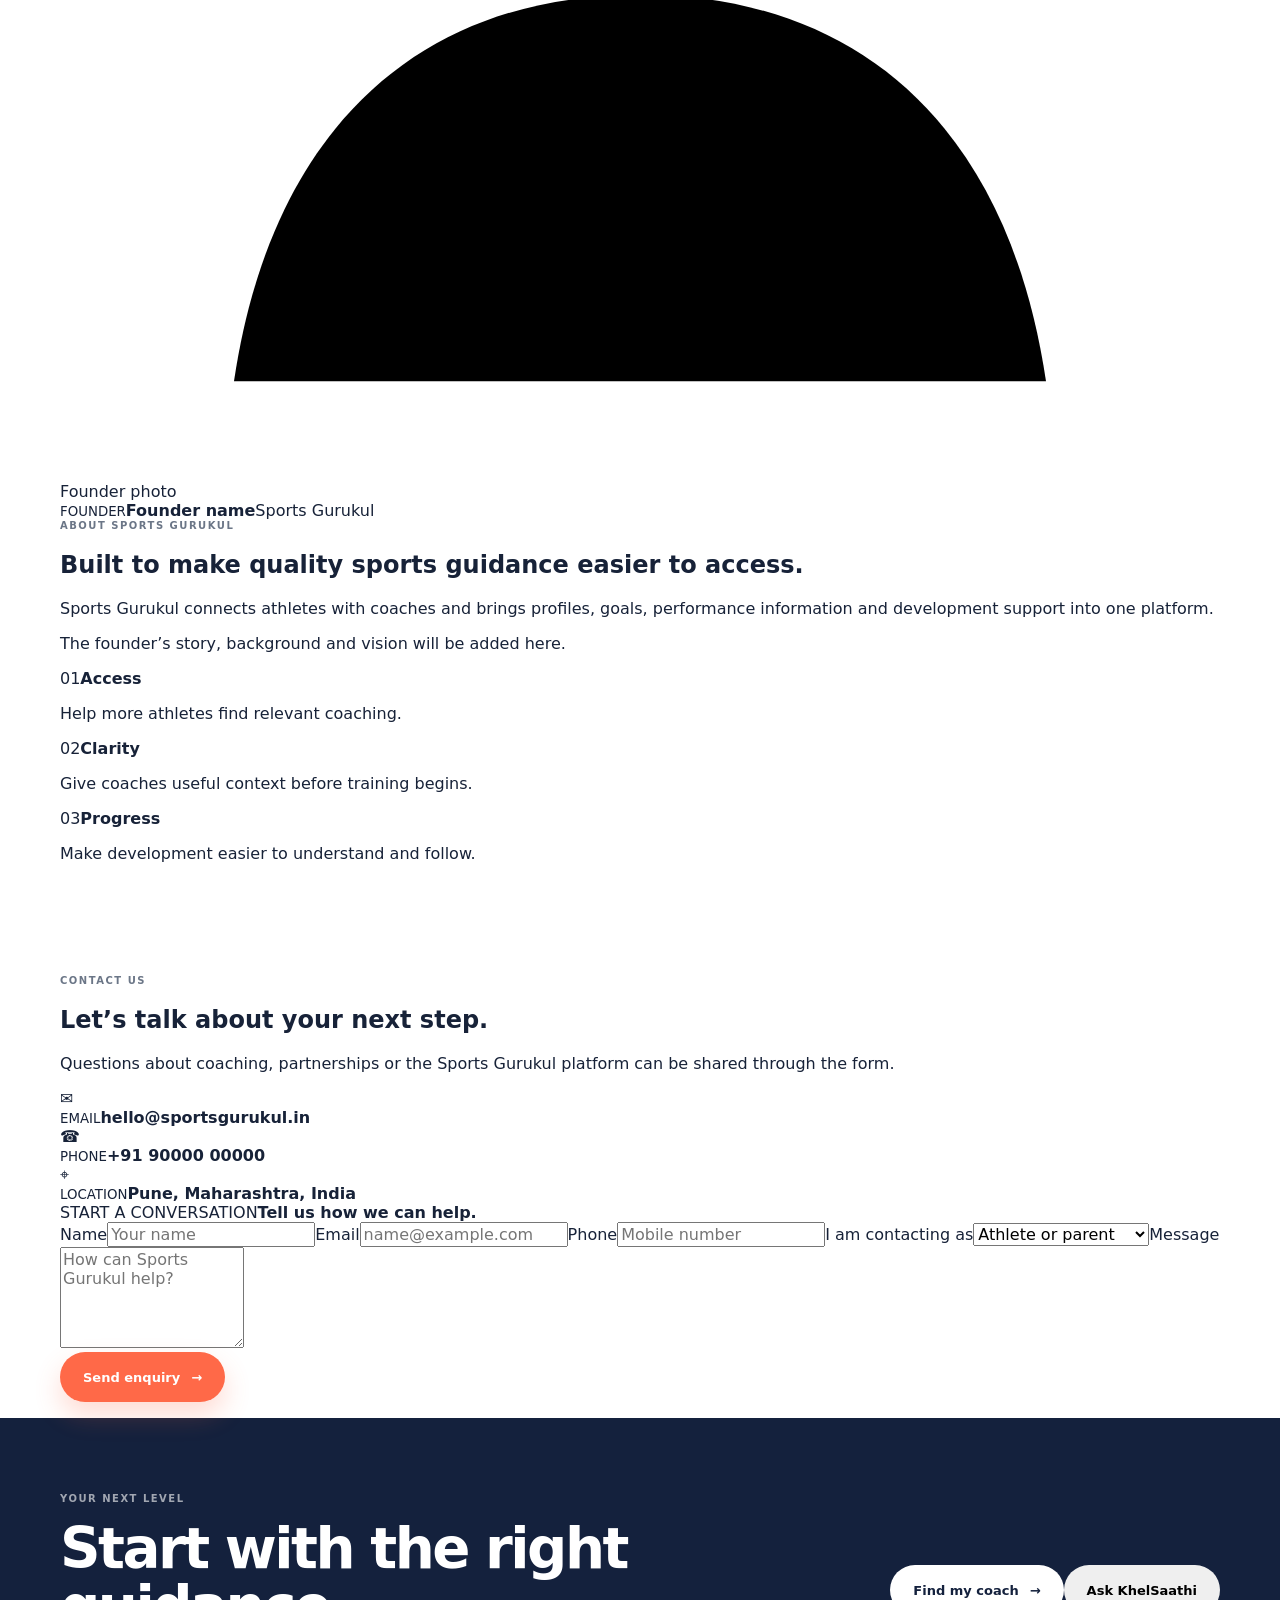
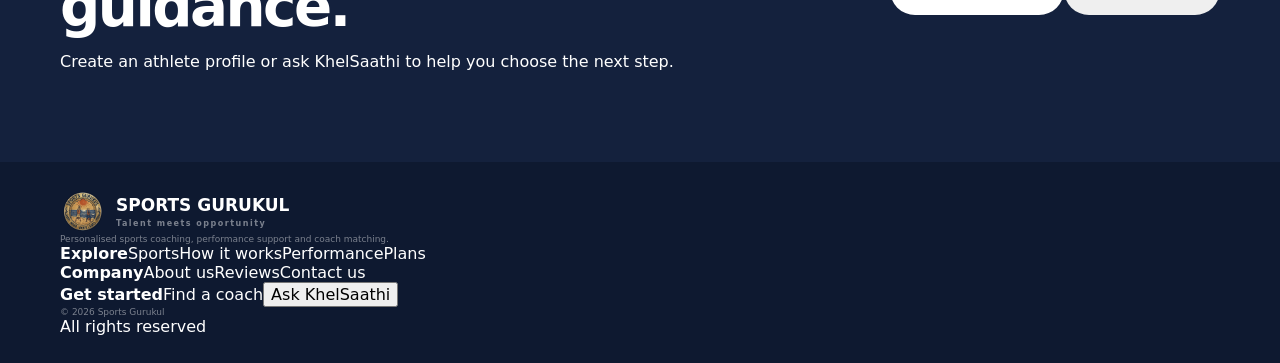
==== commit 10aaa6b7: "Redesign Sports Gurukul website" ====
--- a/index.html
+++ b/index.html
@@ -4,10 +4,13 @@
   <meta charset="utf-8">
   <meta name="viewport" content="width=device-width, initial-scale=1">
   <meta name="description" content="Find a verified sports coach matched to your sport, goals, location and schedule.">
-  <meta name="theme-color" content="#14213d">
+  <meta name="theme-color" content="#10233f">
   <title>Sports Gurukul | Find Your Coach</title>
   <link rel="icon" href="assets/logo.svg" type="image/svg+xml">
-  <link rel="stylesheet" href="styles.css">
+  <link rel="preconnect" href="https://images.unsplash.com">
+  <link rel="preconnect" href="https://videos.pexels.com">
+  <link rel="stylesheet" href="styles.css?v=20260805-7">
+  <link rel="stylesheet" href="chatbot.css?v=20260805-7">
 </head>
 <body>
   <header class="top" id="top">
@@ -21,25 +24,34 @@
       </a>
       <button class="menu" type="button" aria-label="Open menu" aria-expanded="false">☰</button>
       <nav class="links" aria-label="Main navigation">
+        <a href="#sports">Sports</a>
         <a href="#how">How it works</a>
+        <a href="#performance">Performance</a>
         <a href="#plans">Plans</a>
         <a href="#reviews">Reviews</a>
-        <a href="#match">Find my coach</a>
-        <a class="cta" href="#match">Get started</a>
+        <a href="#about">About</a>
+        <a href="#contact">Contact</a>
+        <a class="cta" href="#match">Find my coach</a>
       </nav>
     </div>
   </header>
 
   <main>
-    <section class="hero">
+    <section class="hero" aria-label="Sports Gurukul introduction">
+      <video class="hero-video" autoplay muted loop playsinline preload="metadata" poster="https://images.unsplash.com/photo-1767731154269-904a69c11fe4?auto=format&fit=crop&w=1800&q=80">
+        <source src="https://videos.pexels.com/video-files/6077699/6077699-uhd_3840_2160_25fps.mp4" type="video/mp4">
+      </video>
+      <div class="hero-overlay"></div>
+      <div class="hero-glow hero-glow-one"></div>
+      <div class="hero-glow hero-glow-two"></div>
       <div class="wrap hero-grid">
-        <div class="hero-copy">
-          <div class="eyebrow">Personalised sports coaching</div>
+        <div class="hero-copy reveal">
+          <div class="eyebrow light">Personalised sports coaching</div>
           <h1>The right coach can change your game.</h1>
-          <p class="lead">Tell us about your sport, goals and availability. We will match you with verified coaches who fit the way you want to train.</p>
+          <p class="lead">Build your athlete profile, understand your performance and connect with coaches matched to the way you want to train.</p>
           <div class="actions">
             <a class="btn primary" href="#match">Find my coach <span>→</span></a>
-            <a class="btn secondary" href="#how">See how it works</a>
+            <a class="btn hero-secondary" href="#how">Explore the platform</a>
           </div>
           <div class="trust">
             <div><b>Verified</b><span>coach profiles</span></div>
@@ -48,78 +60,206 @@
           </div>
         </div>
 
-        <div class="preview" aria-label="Example coach match">
-          <div class="athlete">
-            <div class="avatar">AR</div>
-            <div>
-              <small>ATHLETE PROFILE</small>
-              <h3>Aarav Rao</h3>
-              <p>Badminton, Intermediate, Pune</p>
-            </div>
-            <span class="tick">✓</span>
-          </div>
-          <div class="goal">
-            <small>PRIMARY GOAL</small>
-            <b>Improve match performance</b>
-          </div>
-          <div class="match-preview">
-            <div class="ring"><b>96%</b></div>
-            <div>
-              <small>RECOMMENDED COACH</small>
-              <h4>Meera Sharma</h4>
-              <p>Badminton coach with 8 years of experience</p>
-              <div class="tags"><span>Footwork</span><span>Match strategy</span></div>
-            </div>
-          </div>
-          <button class="start" type="button">Start my match</button>
-        </div>
-      </div>
+        <div class="hero-stage reveal" aria-label="Example coach match">
+          <div class="stage-orbit orbit-one"></div>
+          <div class="stage-orbit orbit-two"></div>
+          <div class="preview glass-card">
+            <div class="preview-topline"><span>LIVE MATCH PREVIEW</span><i></i></div>
+            <div class="athlete">
+              <div class="avatar">AR</div>
+              <div>
+                <small>ATHLETE PROFILE</small>
+                <h3>Aarav Rao</h3>
+                <p>Badminton, Intermediate, Pune</p>
+              </div>
+              <span class="tick">✓</span>
+            </div>
+            <div class="goal">
+              <small>PRIMARY GOAL</small>
+              <b>Improve match performance</b>
+            </div>
+            <div class="match-preview">
+              <div class="ring"><b>96%</b></div>
+              <div>
+                <small>RECOMMENDED COACH</small>
+                <h4>Meera Sharma</h4>
+                <p>Badminton coach with 8 years of experience</p>
+                <div class="tags"><span>Footwork</span><span>Match strategy</span></div>
+              </div>
+            </div>
+            <button class="start" type="button">Start my match</button>
+          </div>
+          <div class="floating-card floating-card-one"><span>✦</span><div><small>PROFILE SCORE</small><b>Ready to match</b></div></div>
+          <div class="floating-card floating-card-two"><span>↗</span><div><small>NEXT STEP</small><b>Coach introduction</b></div></div>
+        </div>
+      </div>
+      <button class="video-toggle" id="heroVideoToggle" type="button" aria-label="Pause background video"><span>Ⅱ</span> Pause video</button>
     </section>
 
     <section class="numbers" aria-label="Sports Gurukul community">
+      <div class="numbers-pattern"></div>
       <div class="wrap counter-grid">
-        <article>
+        <article class="reveal">
           <strong><span class="counter" data-target="5000">0</span><sup>+</sup></strong>
           <p>Athlete profiles</p>
         </article>
-        <article>
+        <article class="reveal">
           <strong><span class="counter" data-target="250">0</span><sup>+</sup></strong>
           <p>Verified coaches</p>
         </article>
-        <article>
+        <article class="reveal">
           <strong><span class="counter" data-target="12">0</span><sup>+</sup></strong>
           <p>Sports covered</p>
         </article>
       </div>
     </section>
 
-    <section class="section" id="how">
+    <section class="section sports-showcase" id="sports">
       <div class="wrap">
-        <div class="section-head">
-          <div>
-            <div class="eyebrow">How it works</div>
-            <h2>Your coach match in four simple steps.</h2>
-          </div>
-          <p>No endless searching. Your preferences help us show coaches who are relevant to your journey.</p>
-        </div>
-        <div class="steps">
-          <article class="step"><i>◎</i><h3>Tell us about you</h3><p>Choose your sport, level, location and training goals.</p></article>
-          <article class="step"><i>⌁</i><h3>Choose your plan</h3><p>Select the support level that suits your ambition and budget.</p></article>
-          <article class="step"><i>✦</i><h3>Meet your matches</h3><p>Compare verified coaches selected around your preferences.</p></article>
-          <article class="step"><i>↗</i><h3>Start training</h3><p>Choose a coach and request your first consultation.</p></article>
+        <div class="section-head reveal">
+          <div><div class="eyebrow">Choose your game</div><h2>One platform. Every kind of ambition.</h2></div>
+          <p>Explore coaching pathways across the sports already supported by Sports Gurukul.</p>
+        </div>
+        <div class="sport-gallery">
+          <button class="sport-visual reveal" type="button" data-sport="Cricket"><img src="https://images.unsplash.com/photo-1776229705335-aaeb8f6a6f15?auto=format&fit=crop&w=900&q=80" alt="Cricket players training on a field" loading="lazy"><span><small>01</small><b>Cricket</b><em>Batting, bowling and match awareness</em></span></button>
+          <button class="sport-visual reveal" type="button" data-sport="Football"><img src="https://images.unsplash.com/photo-1780548545759-434981c7c46e?auto=format&fit=crop&w=900&q=80" alt="Football players in training" loading="lazy"><span><small>02</small><b>Football</b><em>Technique, fitness and positioning</em></span></button>
+          <button class="sport-visual reveal" type="button" data-sport="Badminton"><img src="https://images.unsplash.com/photo-1780233689566-55045608bd17?auto=format&fit=crop&w=900&q=80" alt="Badminton players on an indoor court" loading="lazy"><span><small>03</small><b>Badminton</b><em>Footwork, movement and match strategy</em></span></button>
+          <button class="sport-visual reveal" type="button" data-sport="Basketball"><img src="https://images.unsplash.com/photo-1762025744151-4bd3b166b271?auto=format&fit=crop&w=900&q=80" alt="Basketball players practising on court" loading="lazy"><span><small>04</small><b>Basketball</b><em>Shooting, control and court awareness</em></span></button>
+          <button class="sport-visual reveal" type="button" data-sport="Athletics"><img src="https://images.unsplash.com/photo-1772475625548-7e90baff34e7?auto=format&fit=crop&w=900&q=80" alt="Runner competing on a track" loading="lazy"><span><small>05</small><b>Athletics</b><em>Speed, endurance and race preparation</em></span></button>
+          <button class="sport-visual reveal" type="button" data-sport="Tennis"><img src="https://images.unsplash.com/photo-1686067388146-6fe2371f8eaa?auto=format&fit=crop&w=900&q=80" alt="Young players training on a tennis court" loading="lazy"><span><small>06</small><b>Tennis</b><em>Serve, movement and match tactics</em></span></button>
+        </div>
+      </div>
+    </section>
+
+    <section class="section journey" id="how">
+      <div class="wrap journey-grid">
+        <div class="journey-copy">
+          <div class="eyebrow">How it works</div>
+          <h2>A connected journey from profile to progress.</h2>
+          <p class="section-intro">Each step adds useful context, so athletes meet coaches who understand where they are and where they want to go.</p>
+          <div class="journey-steps">
+            <article class="journey-step active" data-journey="1"><span>01</span><div><h3>Create your athlete profile</h3><p>Add your sport, level, location, schedule and goals.</p></div></article>
+            <article class="journey-step" data-journey="2"><span>02</span><div><h3>Record and understand</h3><p>Capture movement and build a clearer view of current performance.</p></div></article>
+            <article class="journey-step" data-journey="3"><span>03</span><div><h3>Meet relevant coaches</h3><p>Compare profiles matched around your preferences and ambition.</p></div></article>
+            <article class="journey-step" data-journey="4"><span>04</span><div><h3>Train with direction</h3><p>Begin with shared context, structured feedback and visible progress.</p></div></article>
+          </div>
+        </div>
+
+        <div class="journey-visual reveal" aria-label="Sports Gurukul journey preview">
+          <div class="journey-device">
+            <div class="device-bar"><i></i><i></i><i></i><span>sports-gurukul.app</span></div>
+            <div class="device-screen">
+              <div class="device-sidebar"><img src="assets/logo.svg" alt=""><span></span><span></span><span></span><span></span></div>
+              <div class="device-main">
+                <div class="device-header"><div><small>ATHLETE DASHBOARD</small><b id="journeyTitle">Profile created</b></div><em id="journeyProgress">25%</em></div>
+                <div class="device-progress"><i id="journeyBar"></i></div>
+                <div class="device-profile"><div class="device-avatar">AR</div><div><b>Aarav Rao</b><small>Badminton, Intermediate</small></div><span>Verified</span></div>
+                <div class="device-cards"><article><small>PRIMARY GOAL</small><b id="journeyMetric">Improve performance</b></article><article><small>NEXT ACTION</small><b id="journeyAction">Add availability</b></article></div>
+                <div class="device-chart"><span style="height:35%"></span><span style="height:48%"></span><span style="height:44%"></span><span style="height:61%"></span><span style="height:72%"></span><span style="height:82%"></span><span style="height:91%"></span></div>
+              </div>
+            </div>
+          </div>
+          <div class="journey-badge"><span>✦</span><b id="journeyBadge">Profile ready</b></div>
+        </div>
+      </div>
+    </section>
+
+    <section class="performance" id="performance">
+      <div class="wrap performance-grid">
+        <div class="performance-copy reveal">
+          <div class="eyebrow light">Performance intelligence</div>
+          <h2>Turn every recording into a clearer next step.</h2>
+          <p>Bring video, coach observations and progress signals into one view. Athletes understand what is working, what needs attention and what to practise next.</p>
+          <div class="performance-points">
+            <div><span>01</span><b>Technique markers</b><small>Highlight useful moments in the recording.</small></div>
+            <div><span>02</span><b>Coach observations</b><small>Keep feedback connected to the athlete profile.</small></div>
+            <div><span>03</span><b>Progress over time</b><small>Compare recent sessions with earlier performance.</small></div>
+          </div>
+        </div>
+
+        <div class="analytics-shell reveal">
+          <div class="analytics-head"><div><small>PERFORMANCE REVIEW</small><b>Badminton footwork session</b></div><span>Session 08</span></div>
+          <div class="analytics-body">
+            <div class="analysis-video">
+              <img src="https://images.unsplash.com/photo-1780233689566-55045608bd17?auto=format&fit=crop&w=1100&q=80" alt="Badminton training session" loading="lazy">
+              <button type="button" aria-label="Play performance recording">▶</button>
+              <div class="video-timeline"><i></i><span class="marker marker-one"></span><span class="marker marker-two"></span><span class="marker marker-three"></span></div>
+              <div class="analysis-note note-one">Strong recovery</div>
+              <div class="analysis-note note-two">Improve first step</div>
+            </div>
+            <div class="analysis-panel">
+              <div class="score-dial"><div><strong>84</strong><small>Session score</small></div></div>
+              <div class="metric-list"><div><span>Movement</span><b>88</b><i><em style="width:88%"></em></i></div><div><span>Balance</span><b>81</b><i><em style="width:81%"></em></i></div><div><span>Recovery</span><b>86</b><i><em style="width:86%"></em></i></div><div><span>Consistency</span><b>79</b><i><em style="width:79%"></em></i></div></div>
+              <div class="coach-note"><span>COACH NOTE</span><p>Good control through the centre. Focus on the first movement after the split step.</p></div>
+            </div>
+          </div>
+        </div>
+      </div>
+    </section>
+
+    <section class="section recording">
+      <div class="wrap recording-grid">
+        <div class="phone-scene reveal">
+          <div class="phone-halo"></div>
+          <div class="phone">
+            <div class="phone-top"><span></span></div>
+            <div class="phone-screen">
+              <img src="https://images.unsplash.com/photo-1776229705335-aaeb8f6a6f15?auto=format&fit=crop&w=900&q=80" alt="Cricket training recording preview" loading="lazy">
+              <div class="recording-ui"><div class="recording-time"><i></i> 00:18</div><div class="body-guide"><span></span></div><button type="button" aria-label="Stop recording"></button></div>
+            </div>
+          </div>
+          <div class="record-tag tag-one"><span>✓</span><b>Full movement visible</b></div>
+          <div class="record-tag tag-two"><span>✓</span><b>Camera position ready</b></div>
+          <div class="record-tag tag-three"><span>✓</span><b>Clip ready to review</b></div>
+        </div>
+        <div class="recording-copy reveal">
+          <div class="eyebrow">Smart recording</div>
+          <h2>Record with confidence. Review with purpose.</h2>
+          <p>A guided mobile recording flow helps athletes capture useful footage without complicated equipment.</p>
+          <div class="recording-steps"><article><span>1</span><div><b>Position the phone</b><small>Simple guidance helps frame the athlete clearly.</small></div></article><article><span>2</span><div><b>Capture the movement</b><small>Record the drill, skill or training sequence.</small></div></article><article><span>3</span><div><b>Share for review</b><small>Connect the clip to the athlete profile and coach feedback.</small></div></article></div>
+          <a class="text-link" href="#match">Create your athlete profile <span>→</span></a>
+        </div>
+      </div>
+    </section>
+
+    <section class="coach-preview">
+      <div class="wrap coach-preview-grid">
+        <div class="coach-photo reveal">
+          <img src="https://images.unsplash.com/photo-1768349027535-da4842dab8ba?auto=format&fit=crop&w=1200&q=80" alt="Coach speaking with a basketball athlete" loading="lazy">
+          <div class="coach-photo-label"><span>VERIFIED COACH</span><b>Shared context before the first session</b></div>
+        </div>
+        <div class="coach-preview-copy reveal">
+          <div class="eyebrow light">Smarter coach matching</div>
+          <h2>Relevant profiles, not random recommendations.</h2>
+          <p>Sports Gurukul compares sport, level, goals, location, schedule and coaching preference before presenting coach options.</p>
+          <div class="sample-match"><div class="sample-match-head"><span>Top match</span><strong>96%</strong></div><div class="sample-coach"><div>MS</div><span><b>Meera Sharma</b><small>Badminton coach, Pune</small></span><em>✓ Verified</em></div><div class="sample-tags"><span>Footwork</span><span>Competition preparation</span><span>Online available</span></div><div class="sample-progress"><i></i></div></div>
+        </div>
+      </div>
+    </section>
+
+    <section class="pricing" id="plans">
+      <div class="wrap">
+        <div class="section-head reveal">
+          <div><div class="eyebrow">Membership plans</div><h2>Start free. Add support as your goals grow.</h2></div>
+          <p>Coaching fees are agreed separately with the coach. Membership covers the Sports Gurukul platform and support features.</p>
+        </div>
+        <div class="pricing-cards">
+          <article class="price-card reveal"><div class="price-top"><span>EXPLORER</span><strong>₹0<small>/month</small></strong></div><h3>Discover your options.</h3><p>Build a basic athlete profile and explore suitable coaches.</p><ul><li>Basic athlete profile</li><li>Coach discovery</li><li>Up to 3 coach enquiries</li></ul><a href="#match">Start free <span>→</span></a></article>
+          <article class="price-card recommended reveal"><div class="popular">MOST POPULAR</div><div class="price-top"><span>PROGRESS</span><strong>₹499<small>/month</small></strong></div><h3>Develop consistently.</h3><p>Add structure, priority matching and regular performance support.</p><ul><li>Everything in Explorer</li><li>Priority coach matching</li><li>Performance video reviews</li><li>Progress tracking</li></ul><a href="#match">Choose Progress <span>→</span></a></article>
+          <article class="price-card reveal"><div class="price-top"><span>PERFORMANCE</span><strong>₹1,999<small>/month</small></strong></div><h3>Build your pathway.</h3><p>For serious athletes preparing for competitive or professional goals.</p><ul><li>Everything in Progress</li><li>Dedicated development plan</li><li>Advanced performance insights</li><li>Profile ready for scouts</li></ul><a href="#match">Choose Performance <span>→</span></a></article>
         </div>
       </div>
     </section>
 
     <section class="match-section" id="match">
       <div class="wrap">
-        <div class="match-head">
+        <div class="match-head reveal">
           <div class="eyebrow">Find your coach</div>
           <h2>Build your athlete profile.</h2>
           <p>Complete the steps below to receive personalised coach matches.</p>
         </div>
 
-        <div class="shell">
+        <div class="shell reveal">
           <aside class="side">
             <div class="side-title">
               <img src="assets/logo.svg" alt="" aria-hidden="true">
@@ -219,70 +359,85 @@
       </div>
     </section>
 
-    <section class="pricing" id="plans">
-      <div class="wrap pricing-grid">
-        <div><div class="eyebrow">Membership plans</div><h2>Start free. Upgrade when your goals grow.</h2><p>Begin with coach discovery, then add more structure, feedback and visibility when you need it.</p></div>
-        <div class="mini-plans"><div class="mini"><span>EXPLORER</span><b>Free</b><small>Discover coaches</small></div><div class="mini active"><span>PROGRESS</span><b>₹499</b><small>Develop consistently</small></div><div class="mini"><span>PERFORMANCE</span><b>₹1,999</b><small>Build your pathway</small></div></div>
-      </div>
-    </section>
-
     <section class="reviews" id="reviews">
       <div class="wrap">
-        <div class="section-head light">
-          <div><div class="eyebrow">Coach reviews</div><h2>Built around better conversations.</h2></div>
+        <div class="section-head light reveal">
+          <div><div class="eyebrow light">Coach reviews</div><h2>Built around better conversations.</h2></div>
           <p>Coaches use Sports Gurukul to understand each athlete before the first session.</p>
         </div>
         <div class="review-grid">
-          <article class="review-card"><div class="stars">★★★★★</div><h3>Clear athlete goals from the start.</h3><p>The profile gives me the context I need before the first call. It makes the conversation more focused.</p><div class="reviewer"><span>PP</span><div><b>Peter Parker</b><small>Youth Athletics Coach</small></div></div></article>
-          <article class="review-card"><div class="stars">★★★★★</div><h3>Less searching, better matches.</h3><p>I spend less time sorting through enquiries and more time speaking with athletes who fit my coaching style.</p><div class="reviewer"><span>NR</span><div><b>Natasha Romanoff</b><small>Performance Coach</small></div></div></article>
-          <article class="review-card"><div class="stars">★★★★★</div><h3>Simple for parents and athletes.</h3><p>The onboarding is straightforward, and everyone arrives prepared for the first coaching discussion.</p><div class="reviewer"><span>SR</span><div><b>Steve Rogers</b><small>Strength Coach</small></div></div></article>
-          <article class="review-card"><div class="stars">★★★★★</div><h3>Everything important in one place.</h3><p>Goals, schedule, budget and training preference are easy to review without chasing extra information.</p><div class="reviewer"><span>TS</span><div><b>Tony Stark</b><small>Sports Technology Coach</small></div></div></article>
-          <article class="review-card"><div class="stars">★★★★★</div><h3>A better first coaching session.</h3><p>I can prepare useful questions in advance and spend the session understanding the athlete’s movement and needs.</p><div class="reviewer"><span>WM</span><div><b>Wanda Maximoff</b><small>Movement Coach</small></div></div></article>
-          <article class="review-card"><div class="stars">★★★★★</div><h3>Fast, relevant and easy to use.</h3><p>Every enquiry includes the details I need. The match feels useful instead of random.</p><div class="reviewer"><span>SW</span><div><b>Sam Wilson</b><small>Football Coach</small></div></div></article>
-        </div>
-      </div>
-    </section>
-
-    <section class="final-section"><div class="wrap final-inner"><div><div class="eyebrow">Your next step</div><h2>Meet the coach who can help you move forward.</h2></div><a class="btn light-button" href="#match">Find my coach <span>→</span></a></div></section>
+          <article class="review-card review-mint reveal"><div class="stars">★★★★★</div><h3>Clear athlete goals from the start.</h3><p>The profile gives me the context I need before the first call. It makes the conversation more focused.</p><div class="reviewer"><span>PP</span><div><b>Peter Parker</b><small>Youth Athletics Coach</small></div></div></article>
+          <article class="review-card review-coral reveal"><div class="stars">★★★★★</div><h3>Less searching, better matches.</h3><p>I spend less time sorting through enquiries and more time speaking with athletes who fit my coaching style.</p><div class="reviewer"><span>NR</span><div><b>Natasha Romanoff</b><small>Performance Coach</small></div></div></article>
+          <article class="review-card review-blue reveal"><div class="stars">★★★★★</div><h3>Simple for parents and athletes.</h3><p>The onboarding is straightforward, and everyone arrives prepared for the first coaching discussion.</p><div class="reviewer"><span>SR</span><div><b>Steve Rogers</b><small>Strength Coach</small></div></div></article>
+          <article class="review-card review-cream reveal"><div class="stars">★★★★★</div><h3>Everything important in one place.</h3><p>Goals, schedule, budget and training preference are easy to review without chasing extra information.</p><div class="reviewer"><span>TS</span><div><b>Tony Stark</b><small>Sports Technology Coach</small></div></div></article>
+          <article class="review-card review-lilac reveal"><div class="stars">★★★★★</div><h3>A better first coaching session.</h3><p>I can prepare useful questions in advance and spend the session understanding the athlete’s movement and needs.</p><div class="reviewer"><span>WM</span><div><b>Wanda Maximoff</b><small>Movement Coach</small></div></div></article>
+          <article class="review-card review-green reveal"><div class="stars">★★★★★</div><h3>Fast, relevant and easy to use.</h3><p>Every enquiry includes the details I need. The match feels useful instead of random.</p><div class="reviewer"><span>SW</span><div><b>Sam Wilson</b><small>Football Coach</small></div></div></article>
+        </div>
+      </div>
+    </section>
+
+    <section class="section about" id="about">
+      <div class="wrap about-grid">
+        <div class="founder-card reveal">
+          <div class="founder-photo-placeholder" role="img" aria-label="Founder photo placeholder"><svg viewBox="0 0 120 120" aria-hidden="true"><circle cx="60" cy="42" r="24"/><path d="M18 110c4-27 20-40 42-40s38 13 42 40"/></svg><span>Founder photo</span></div>
+          <div class="founder-caption"><small>FOUNDER</small><b>Founder name</b><span>Sports Gurukul</span></div>
+        </div>
+        <div class="about-copy reveal">
+          <div class="eyebrow">About Sports Gurukul</div>
+          <h2>Built to make quality sports guidance easier to access.</h2>
+          <p>Sports Gurukul connects athletes with coaches and brings profiles, goals, performance information and development support into one platform.</p>
+          <p class="placeholder-copy">The founder’s story, background and vision will be added here.</p>
+          <div class="about-values"><article><span>01</span><b>Access</b><p>Help more athletes find relevant coaching.</p></article><article><span>02</span><b>Clarity</b><p>Give coaches useful context before training begins.</p></article><article><span>03</span><b>Progress</b><p>Make development easier to understand and follow.</p></article></div>
+        </div>
+      </div>
+    </section>
+
+    <section class="contact" id="contact">
+      <div class="wrap contact-grid">
+        <div class="contact-copy reveal">
+          <div class="eyebrow light">Contact us</div>
+          <h2>Let’s talk about your next step.</h2>
+          <p>Questions about coaching, partnerships or the Sports Gurukul platform can be shared through the form.</p>
+          <div class="contact-details"><a href="mailto:hello@sportsgurukul.in"><span>✉</span><div><small>EMAIL</small><b>hello@sportsgurukul.in</b></div></a><a href="tel:+919000000000"><span>☎</span><div><small>PHONE</small><b>+91 90000 00000</b></div></a><div><span>⌖</span><div><small>LOCATION</small><b>Pune, Maharashtra, India</b></div></div></div>
+        </div>
+        <form class="contact-form reveal" id="contactForm">
+          <div class="contact-form-head"><span>START A CONVERSATION</span><b>Tell us how we can help.</b></div>
+          <div class="contact-fields"><label><span>Name</span><input name="contactName" placeholder="Your name" required></label><label><span>Email</span><input name="contactEmail" type="email" placeholder="name@example.com" required></label><label><span>Phone</span><input name="contactPhone" placeholder="Mobile number"></label><label><span>I am contacting as</span><select name="contactType"><option>Athlete or parent</option><option>Coach</option><option>School or academy</option><option>Partner</option><option>Other</option></select></label><label class="wide"><span>Message</span><textarea name="contactMessage" rows="5" placeholder="How can Sports Gurukul help?" required></textarea></label></div>
+          <button class="btn primary" type="submit">Send enquiry <span>→</span></button>
+          <p class="contact-status" id="contactStatus" role="status"></p>
+        </form>
+      </div>
+    </section>
+
+    <section class="final-section">
+      <div class="wrap final-inner reveal">
+        <div><div class="eyebrow light">Your next level</div><h2>Start with the right guidance.</h2><p>Create an athlete profile or ask KhelSaathi to help you choose the next step.</p></div>
+        <div class="final-actions"><a class="btn light-button" href="#match">Find my coach <span>→</span></a><button class="btn outline-light" id="askKhelSaathi" type="button">Ask KhelSaathi</button></div>
+      </div>
+    </section>
   </main>
 
-  <footer class="footer"><div class="wrap footer-inner"><a class="brand" href="#top"><img class="brand-logo" src="assets/logo.svg" alt="Sports Gurukul logo"><span><b>SPORTS GURUKUL</b><small>Talent meets opportunity</small></span></a><p>© <span id="year"></span> Sports Gurukul</p></div></footer>
-
-  <button class="chat-launcher" type="button" aria-label="Open KhelSaathi" aria-controls="khelSaathi" aria-expanded="false">
-    <span class="chat-launcher-icon"><img src="assets/logo.svg" alt=""></span>
-    <span class="chat-launcher-copy"><b>KhelSaathi</b><small>How can I help?</small></span>
-  </button>
-
-  <section class="chat-panel" id="khelSaathi" aria-label="KhelSaathi chatbot" aria-hidden="true">
-    <header class="chat-header">
-      <div class="chat-identity">
-        <span class="chat-avatar"><img src="assets/logo.svg" alt=""></span>
-        <span><b>KhelSaathi</b><small><i></i> Sports guidance</small></span>
-      </div>
-      <button class="chat-close" type="button" aria-label="Close KhelSaathi">×</button>
-    </header>
-    <div class="chat-messages" aria-live="polite">
-      <div class="chat-message assistant">
-        <span class="message-avatar"><img src="assets/logo.svg" alt=""></span>
-        <div class="message-bubble">Hi, I’m KhelSaathi. Tell me what you play or what you would like help with.</div>
-      </div>
+  <footer class="footer">
+    <div class="wrap footer-grid">
+      <div><a class="brand" href="#top"><img class="brand-logo" src="assets/logo.svg" alt="Sports Gurukul logo"><span><b>SPORTS GURUKUL</b><small>Talent meets opportunity</small></span></a><p>Personalised sports coaching, performance support and coach matching.</p></div>
+      <div><b>Explore</b><a href="#sports">Sports</a><a href="#how">How it works</a><a href="#performance">Performance</a><a href="#plans">Plans</a></div>
+      <div><b>Company</b><a href="#about">About us</a><a href="#reviews">Reviews</a><a href="#contact">Contact us</a></div>
+      <div><b>Get started</b><a href="#match">Find a coach</a><button type="button" id="footerChat">Ask KhelSaathi</button></div>
     </div>
-    <div class="chat-suggestions" aria-label="Suggested questions">
-      <button type="button" data-message="Help me find the right coach">Find the right coach</button>
-      <button type="button" data-message="Which membership plan suits me?">Choose a plan</button>
-      <button type="button" data-message="How does coach matching work?">How matching works</button>
-      <button type="button" data-message="I am a parent looking for a coach for my child">I am a parent</button>
-    </div>
-    <form class="chat-form">
-      <label class="sr-only" for="chatInput">Message KhelSaathi</label>
-      <textarea id="chatInput" rows="1" maxlength="600" placeholder="Ask KhelSaathi"></textarea>
-      <button type="submit" aria-label="Send message">➤</button>
-    </form>
-    <p class="chat-note">For injuries or pain, speak with a qualified medical professional.</p>
-  </section>
+    <div class="wrap footer-bottom"><p>© <span id="year"></span> Sports Gurukul</p><span>All rights reserved</span></div>
+  </footer>
+
+  <button class="ks-launcher" id="ksLauncher" type="button" aria-label="Open KhelSaathi" aria-controls="ksChat" aria-expanded="false"><svg viewBox="0 0 24 24" aria-hidden="true"><path d="M21 11.5a8.38 8.38 0 0 1-.9 3.8 8.5 8.5 0 0 1-7.6 4.7 8.38 8.38 0 0 1-3.8-.9L3 21l1.9-5.7a8.38 8.38 0 0 1-.9-3.8 8.5 8.5 0 0 1 4.7-7.6A8.38 8.38 0 0 1 12.5 3h.5a8.48 8.48 0 0 1 8 8z"/></svg></button>
+  <aside class="ks-chat" id="ksChat" aria-label="KhelSaathi chatbot" aria-hidden="true">
+    <header class="ks-header"><div class="ks-identity"><span class="ks-header-icon" aria-hidden="true"><svg viewBox="0 0 24 24"><path d="M21 11.5a8.38 8.38 0 0 1-.9 3.8 8.5 8.5 0 0 1-7.6 4.7 8.38 8.38 0 0 1-3.8-.9L3 21l1.9-5.7a8.38 8.38 0 0 1-.9-3.8 8.5 8.5 0 0 1 4.7-7.6A8.38 8.38 0 0 1 12.5 3h.5a8.48 8.48 0 0 1 8 8z"/></svg></span><span><strong>KhelSaathi</strong><small id="ksStatus" data-state="connecting"><i></i>Connecting</small></span></div><button class="ks-close" id="ksClose" type="button" aria-label="Close KhelSaathi">×</button></header>
+    <div class="ks-messages" id="ksMessages" aria-live="polite"><div class="ks-row ks-assistant"><span class="ks-message-icon" aria-hidden="true"><svg viewBox="0 0 24 24"><path d="M21 11.5a8.38 8.38 0 0 1-.9 3.8 8.5 8.5 0 0 1-7.6 4.7 8.38 8.38 0 0 1-3.8-.9L3 21l1.9-5.7a8.38 8.38 0 0 1-.9-3.8 8.5 8.5 0 0 1 4.7-7.6A8.38 8.38 0 0 1 12.5 3h.5a8.48 8.48 0 0 1 8 8z"/></svg></span><div class="ks-bubble">Hi, I’m KhelSaathi. I can help you find a coach, understand the plans or complete your athlete profile.</div></div></div>
+    <div class="ks-quick" id="ksQuick" aria-label="Suggested questions"><button type="button" data-message="Help me find the right coach">Find a coach</button><button type="button" data-message="Which membership plan suits me?">Choose a plan</button><button type="button" data-message="How does coach matching work?">How matching works</button></div>
+    <form class="ks-form" id="ksForm"><label class="sr-only" for="ksInput">Message KhelSaathi</label><textarea id="ksInput" rows="1" maxlength="600" placeholder="Message KhelSaathi"></textarea><button type="submit" aria-label="Send message"><svg viewBox="0 0 24 24" aria-hidden="true"><path d="m22 2-7 20-4-9-9-4 20-7Z"/><path d="M22 2 11 13"/></svg></button></form>
+  </aside>
 
   <div class="modal" aria-hidden="true"><div class="shade close-modal"></div><div class="modal-box" role="dialog" aria-modal="true" aria-labelledby="modalTitle"><button class="close close-modal" type="button" aria-label="Close">×</button><div class="success">✓</div><h2 id="modalTitle">Your coach selection is ready.</h2><p id="modalText"></p><div class="confirm"></div><button class="btn primary close-modal" type="button">Done</button></div></div>
 
-  <script src="script.js"></script>
+  <script src="script.js?v=20260805-7" defer></script>
+  <script src="chatbot.js?v=20260805-7" defer></script>
 </body>
 </html>
--- a/styles.css
+++ b/styles.css
@@ -24,10 +24,11 @@
 }
 body.lock { overflow: hidden; }
 a { color: inherit; text-decoration: none; }
-button, input, select { font: inherit; }
+button, input, select, textarea { font: inherit; }
 button { cursor: pointer; }
 img { display: block; max-width: 100%; }
 .wrap { width: min(calc(100% - 36px), 1160px); margin: auto; }
+.sr-only { position: absolute; width: 1px; height: 1px; padding: 0; margin: -1px; overflow: hidden; clip: rect(0,0,0,0); white-space: nowrap; border: 0; }
 
 .top {
   height: 78px;
@@ -242,6 +243,121 @@
 .footer p { margin: 0; color: rgba(255,255,255,.45); font-size: 9px; }
 .footer .brand small { color: rgba(255,255,255,.45); }
 
+.chat-launcher {
+  position: fixed;
+  right: 24px;
+  bottom: 24px;
+  z-index: 70;
+  min-width: 178px;
+  display: flex;
+  align-items: center;
+  gap: 10px;
+  padding: 10px 16px 10px 10px;
+  border: 0;
+  border-radius: 999px;
+  color: white;
+  background: var(--navy);
+  box-shadow: 0 18px 45px rgba(12, 25, 52, .28);
+}
+.chat-launcher-icon, .chat-avatar {
+  width: 40px;
+  height: 40px;
+  display: grid;
+  place-items: center;
+  flex: 0 0 auto;
+  border-radius: 13px;
+  background: white;
+}
+.chat-launcher-icon img, .chat-avatar img, .message-avatar img { width: 100%; height: 100%; object-fit: cover; border-radius: inherit; }
+.chat-launcher-copy { display: flex; flex-direction: column; align-items: flex-start; line-height: 1.1; }
+.chat-launcher-copy b { font-size: 13px; }
+.chat-launcher-copy small { margin-top: 4px; color: rgba(255,255,255,.65); font-size: 9px; }
+
+.chat-panel {
+  width: min(390px, calc(100vw - 28px));
+  height: min(610px, calc(100vh - 110px));
+  position: fixed;
+  right: 24px;
+  bottom: 88px;
+  z-index: 75;
+  display: flex;
+  flex-direction: column;
+  overflow: hidden;
+  border: 1px solid rgba(20,33,61,.1);
+  border-radius: 24px;
+  background: white;
+  box-shadow: 0 30px 85px rgba(12,25,52,.28);
+  opacity: 0;
+  pointer-events: none;
+  transform: translateY(18px) scale(.98);
+  transform-origin: bottom right;
+  transition: opacity .2s ease, transform .2s ease;
+}
+.chat-panel.open { opacity: 1; pointer-events: auto; transform: none; }
+.chat-header {
+  min-height: 72px;
+  display: flex;
+  align-items: center;
+  justify-content: space-between;
+  gap: 16px;
+  padding: 14px 16px;
+  color: white;
+  background: var(--navy);
+}
+.chat-identity { display: flex; align-items: center; gap: 11px; }
+.chat-identity b { display: block; font-size: 14px; }
+.chat-identity small { display: flex; align-items: center; gap: 6px; margin-top: 5px; color: rgba(255,255,255,.62); font-size: 9px; }
+.chat-identity small i { width: 7px; height: 7px; border-radius: 50%; background: var(--mint); }
+.chat-close { width: 36px; height: 36px; border: 0; border-radius: 50%; color: white; background: rgba(255,255,255,.1); font-size: 22px; }
+.chat-messages {
+  flex: 1;
+  overflow-y: auto;
+  padding: 18px 15px 12px;
+  background: #f7f8fb;
+  scroll-behavior: smooth;
+}
+.chat-message { display: flex; align-items: flex-end; gap: 8px; margin-bottom: 12px; }
+.chat-message.user { justify-content: flex-end; }
+.message-avatar { width: 29px; height: 29px; flex: 0 0 auto; border-radius: 9px; }
+.message-bubble {
+  max-width: 82%;
+  padding: 11px 13px;
+  border-radius: 15px 15px 15px 4px;
+  color: #344052;
+  background: white;
+  box-shadow: 0 5px 18px rgba(20,33,61,.07);
+  font-size: 12px;
+  line-height: 1.55;
+  white-space: pre-wrap;
+}
+.chat-message.user .message-bubble { color: white; background: var(--navy); border-radius: 15px 15px 4px 15px; }
+.chat-message.typing .message-bubble { display: flex; gap: 4px; padding: 14px 15px; }
+.chat-message.typing i { width: 5px; height: 5px; border-radius: 50%; background: #9da6b3; animation: chatDot 1s infinite ease-in-out; }
+.chat-message.typing i:nth-child(2) { animation-delay: .14s; }
+.chat-message.typing i:nth-child(3) { animation-delay: .28s; }
+@keyframes chatDot { 0%, 70%, 100% { transform: translateY(0); opacity: .45; } 35% { transform: translateY(-4px); opacity: 1; } }
+.chat-action {
+  width: max-content;
+  max-width: 82%;
+  margin: -5px 0 12px 37px;
+  padding: 9px 12px;
+  border: 1px solid rgba(255,105,72,.28);
+  border-radius: 10px;
+  color: var(--coral);
+  background: #fff7f3;
+  font-size: 10px;
+  font-weight: 850;
+}
+.chat-suggestions { display: flex; gap: 7px; overflow-x: auto; padding: 9px 12px; border-top: 1px solid var(--line); background: white; scrollbar-width: none; }
+.chat-suggestions::-webkit-scrollbar { display: none; }
+.chat-suggestions button { flex: 0 0 auto; padding: 8px 10px; border: 1px solid var(--line); border-radius: 999px; color: var(--navy); background: white; font-size: 9px; font-weight: 750; }
+.chat-form { display: grid; grid-template-columns: 1fr auto; gap: 8px; align-items: end; padding: 10px 12px; border-top: 1px solid var(--line); background: white; }
+.chat-form textarea { min-height: 42px; max-height: 104px; resize: none; padding: 11px 12px; border: 1px solid var(--line); border-radius: 13px; outline: none; color: var(--ink); background: var(--soft); font-size: 12px; line-height: 1.35; }
+.chat-form textarea:focus { border-color: var(--coral); background: white; box-shadow: 0 0 0 3px rgba(255,105,72,.08); }
+.chat-form button { width: 42px; height: 42px; border: 0; border-radius: 13px; color: white; background: var(--coral); font-size: 16px; }
+.chat-form button:disabled { opacity: .5; cursor: wait; }
+.chat-note { margin: 0; padding: 0 12px 10px; color: #8b94a2; background: white; font-size: 8px; text-align: center; }
+
 .modal { display: none; position: fixed; inset: 0; z-index: 80; align-items: center; justify-content: center; padding: 18px; }
 .modal.open { display: flex; }
 .shade { position: absolute; inset: 0; background: rgba(7,16,29,.73); backdrop-filter: blur(6px); }
@@ -312,4 +428,8 @@
   .mini, .mini.active { min-height: 150px; }
   .final-inner, .footer-inner { flex-direction: column; align-items: flex-start; }
   .modal-box { padding: 28px 20px; }
-}
+  .chat-launcher { right: 14px; bottom: 14px; min-width: 0; width: 56px; height: 56px; padding: 8px; justify-content: center; }
+  .chat-launcher-icon { width: 40px; height: 40px; }
+  .chat-launcher-copy { display: none; }
+  .chat-panel { right: 7px; bottom: 77px; width: calc(100vw - 14px); height: min(650px, calc(100vh - 90px)); border-radius: 20px; }
+}
--- a/chatbot.css
+++ b/chatbot.css
@@ -0,0 +1,94 @@
+.ks-launcher {
+  position: fixed;
+  right: 24px;
+  bottom: 24px;
+  z-index: 70;
+  width: 58px;
+  height: 58px;
+  display: grid;
+  place-items: center;
+  border: 0;
+  border-radius: 50%;
+  color: white;
+  background: var(--navy);
+  box-shadow: 0 18px 45px rgba(12,25,52,.28);
+  transition: transform .2s ease, box-shadow .2s ease;
+}
+.ks-launcher:hover { transform: translateY(-2px); box-shadow: 0 22px 52px rgba(12,25,52,.34); }
+.ks-launcher svg { width: 25px; height: 25px; fill: none; stroke: currentColor; stroke-width: 1.8; stroke-linecap: round; stroke-linejoin: round; }
+
+.ks-chat {
+  width: min(390px, calc(100vw - 28px));
+  height: min(610px, calc(100vh - 110px));
+  position: fixed;
+  right: 24px;
+  bottom: 94px;
+  z-index: 75;
+  display: flex;
+  flex-direction: column;
+  overflow: hidden;
+  border: 1px solid rgba(20,33,61,.1);
+  border-radius: 24px;
+  background: white;
+  box-shadow: 0 30px 85px rgba(12,25,52,.28);
+  opacity: 0;
+  pointer-events: none;
+  transform: translateY(16px) scale(.98);
+  transform-origin: bottom right;
+  transition: opacity .2s ease, transform .2s ease;
+}
+.ks-chat.open { opacity: 1; pointer-events: auto; transform: none; }
+.ks-header {
+  min-height: 74px;
+  display: flex;
+  align-items: center;
+  justify-content: space-between;
+  gap: 16px;
+  padding: 14px 16px;
+  color: white;
+  background: var(--navy);
+}
+.ks-identity { display: flex; align-items: center; gap: 11px; }
+.ks-identity strong { display: block; font-size: 14px; }
+.ks-identity small { display: flex; align-items: center; gap: 6px; margin-top: 5px; color: rgba(255,255,255,.62); font-size: 9px; }
+.ks-identity small i { width: 7px; height: 7px; border-radius: 50%; background: #f0bd4f; }
+.ks-identity small[data-state="online"] i { background: var(--mint); }
+.ks-identity small[data-state="error"] i { background: #ff8a78; }
+.ks-header-icon, .ks-message-icon {
+  display: grid;
+  place-items: center;
+  flex: 0 0 auto;
+  color: var(--navy);
+  background: white;
+}
+.ks-header-icon { width: 40px; height: 40px; border-radius: 13px; }
+.ks-message-icon { width: 29px; height: 29px; border-radius: 9px; box-shadow: 0 5px 15px rgba(20,33,61,.08); }
+.ks-header-icon svg, .ks-message-icon svg { width: 18px; height: 18px; fill: none; stroke: currentColor; stroke-width: 1.8; stroke-linecap: round; stroke-linejoin: round; }
+.ks-close { width: 36px; height: 36px; border: 0; border-radius: 50%; color: white; background: rgba(255,255,255,.1); font-size: 22px; }
+
+.ks-messages { flex: 1; overflow-y: auto; padding: 18px 15px 12px; background: #f7f8fb; scroll-behavior: smooth; }
+.ks-row { display: flex; align-items: flex-end; gap: 8px; margin-bottom: 12px; }
+.ks-row.ks-user { justify-content: flex-end; }
+.ks-bubble { max-width: 82%; padding: 11px 13px; border-radius: 15px 15px 15px 4px; color: #344052; background: white; box-shadow: 0 5px 18px rgba(20,33,61,.07); font-size: 12px; line-height: 1.55; white-space: pre-wrap; }
+.ks-user .ks-bubble { color: white; background: var(--navy); border-radius: 15px 15px 4px 15px; }
+.ks-typing .ks-bubble { display: flex; gap: 4px; padding: 14px 15px; }
+.ks-typing .ks-bubble i { width: 5px; height: 5px; border-radius: 50%; background: #9da6b3; animation: ksDot 1s infinite ease-in-out; }
+.ks-typing .ks-bubble i:nth-child(2) { animation-delay: .14s; }
+.ks-typing .ks-bubble i:nth-child(3) { animation-delay: .28s; }
+@keyframes ksDot { 0%,70%,100% { transform: translateY(0); opacity: .45; } 35% { transform: translateY(-4px); opacity: 1; } }
+.ks-action { width: max-content; max-width: 82%; margin: -5px 0 12px 37px; padding: 9px 12px; border: 1px solid rgba(255,105,72,.28); border-radius: 10px; color: var(--coral); background: #fff7f3; font-size: 10px; font-weight: 850; }
+.ks-error-note { margin: -5px 0 12px 37px; color: #9a5a50; font-size: 8px; }
+.ks-quick { display: flex; gap: 7px; overflow-x: auto; padding: 9px 12px; border-top: 1px solid var(--line); background: white; scrollbar-width: none; }
+.ks-quick::-webkit-scrollbar { display: none; }
+.ks-quick button { flex: 0 0 auto; padding: 8px 10px; border: 1px solid var(--line); border-radius: 999px; color: var(--navy); background: white; font-size: 9px; font-weight: 750; }
+.ks-form { display: grid; grid-template-columns: 1fr auto; gap: 8px; align-items: end; padding: 10px 12px 12px; border-top: 1px solid var(--line); background: white; }
+.ks-form textarea { min-height: 42px; max-height: 104px; resize: none; padding: 11px 12px; border: 1px solid var(--line); border-radius: 13px; outline: none; color: var(--ink); background: var(--soft); font-size: 12px; line-height: 1.35; }
+.ks-form textarea:focus { border-color: var(--coral); background: white; box-shadow: 0 0 0 3px rgba(255,105,72,.08); }
+.ks-form button { width: 42px; height: 42px; display: grid; place-items: center; border: 0; border-radius: 13px; color: white; background: var(--coral); }
+.ks-form button svg { width: 18px; height: 18px; fill: none; stroke: currentColor; stroke-width: 1.8; stroke-linecap: round; stroke-linejoin: round; }
+.ks-form button:disabled { opacity: .5; cursor: wait; }
+
+@media (max-width: 620px) {
+  .ks-launcher { right: 14px; bottom: 14px; width: 56px; height: 56px; }
+  .ks-chat { right: 7px; bottom: 78px; width: calc(100vw - 14px); height: min(650px, calc(100vh - 90px)); border-radius: 20px; }
+}
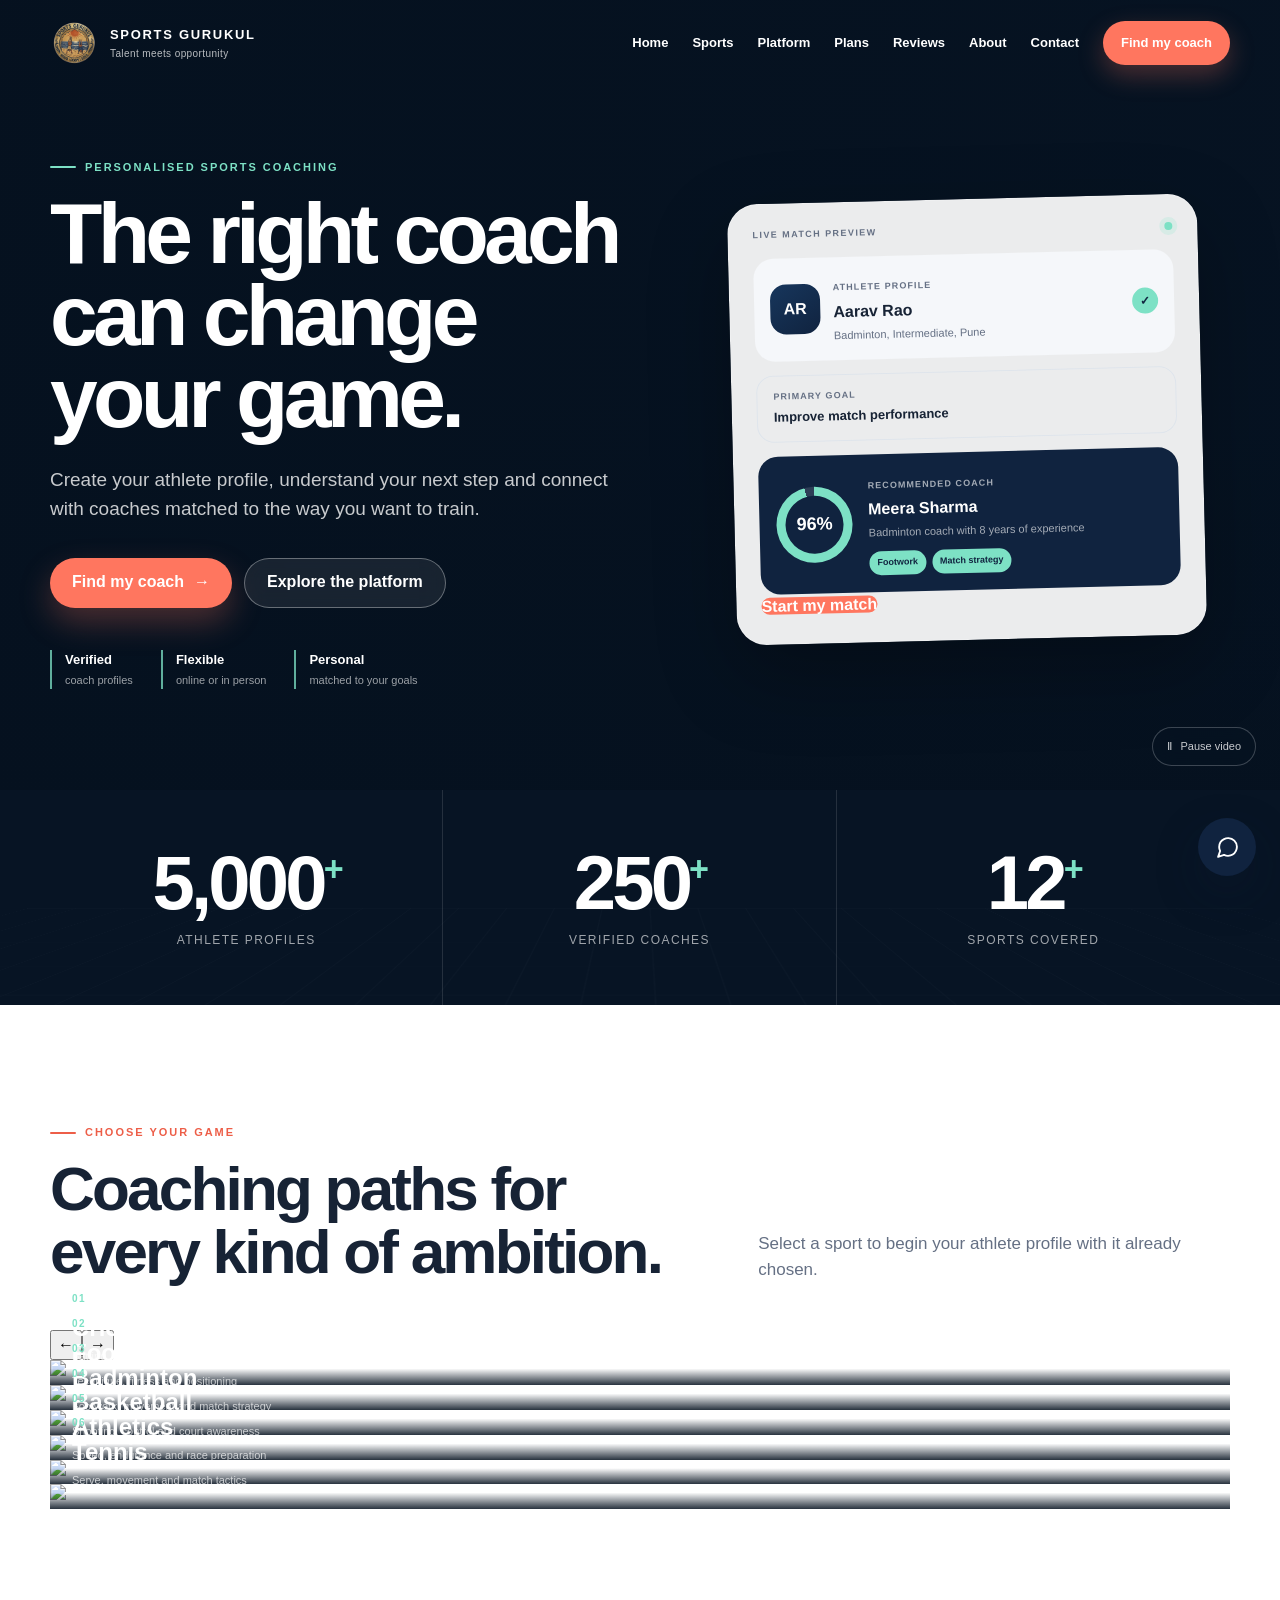
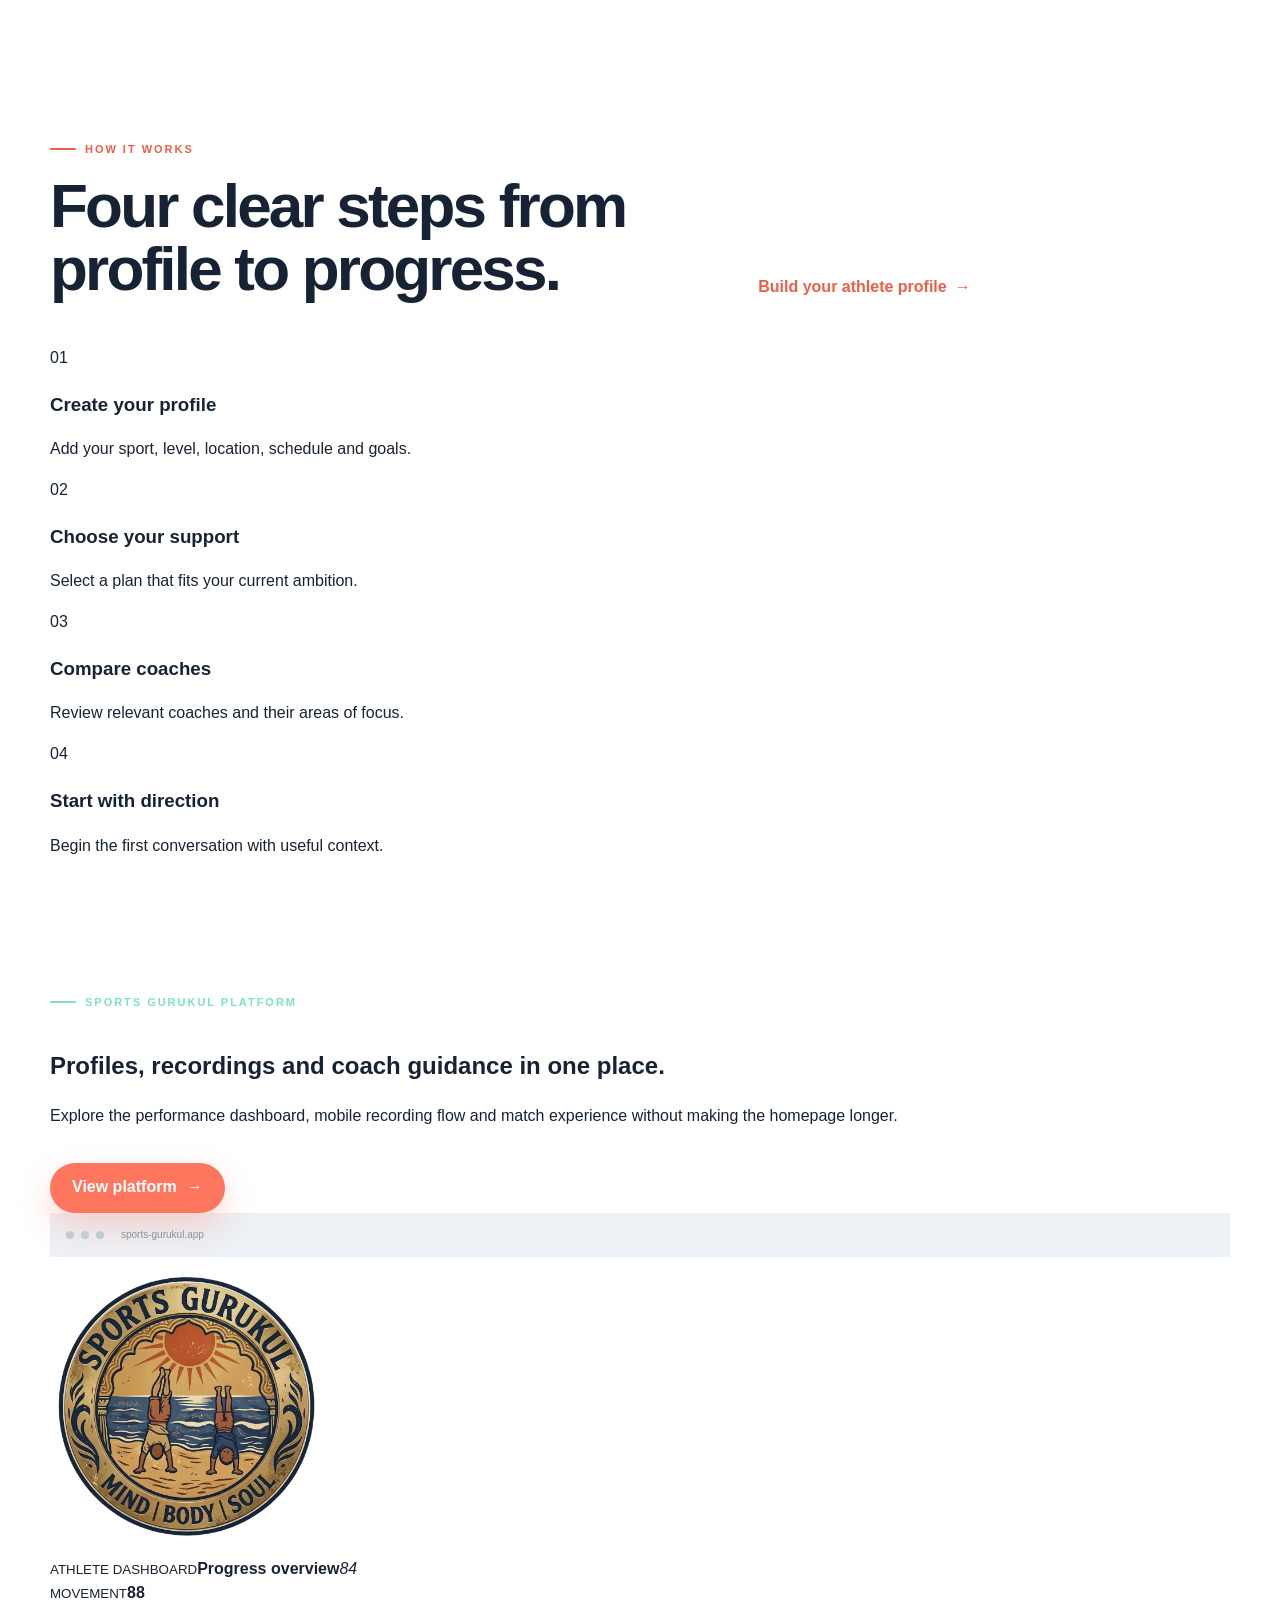
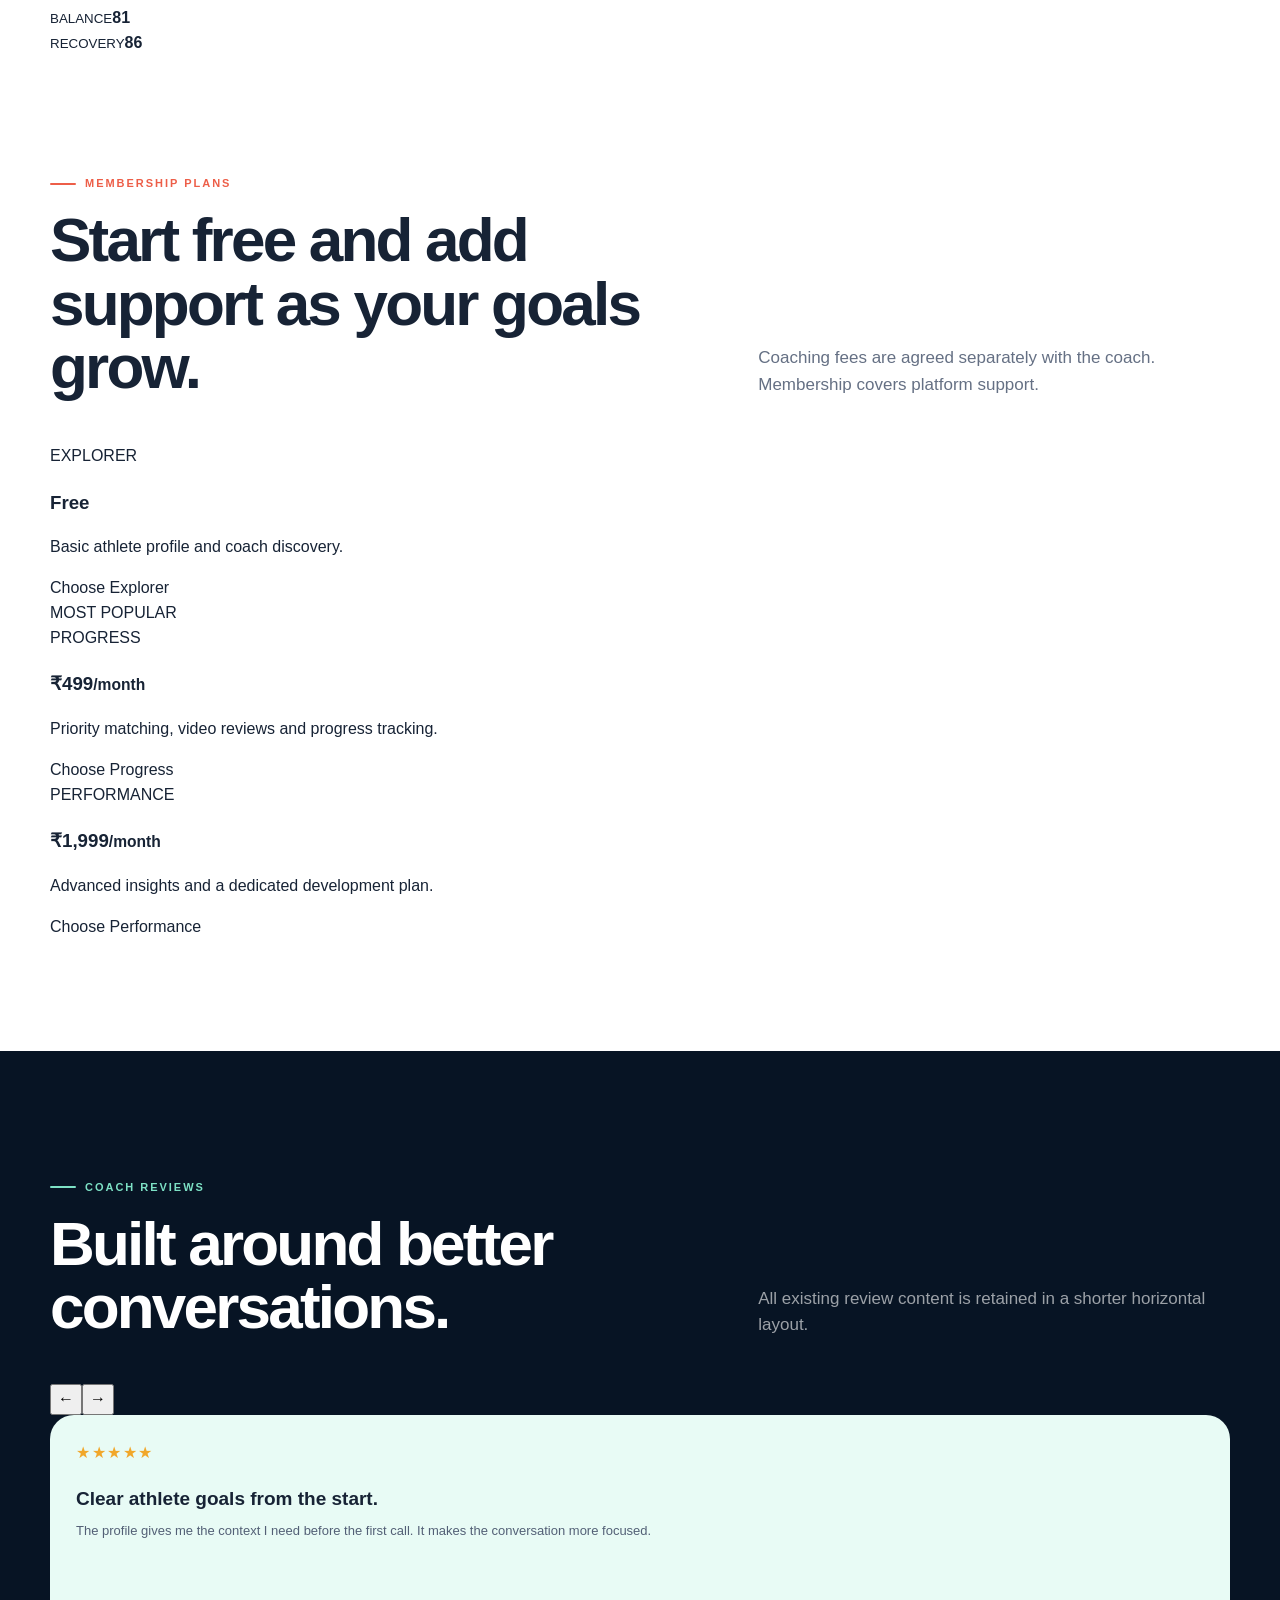
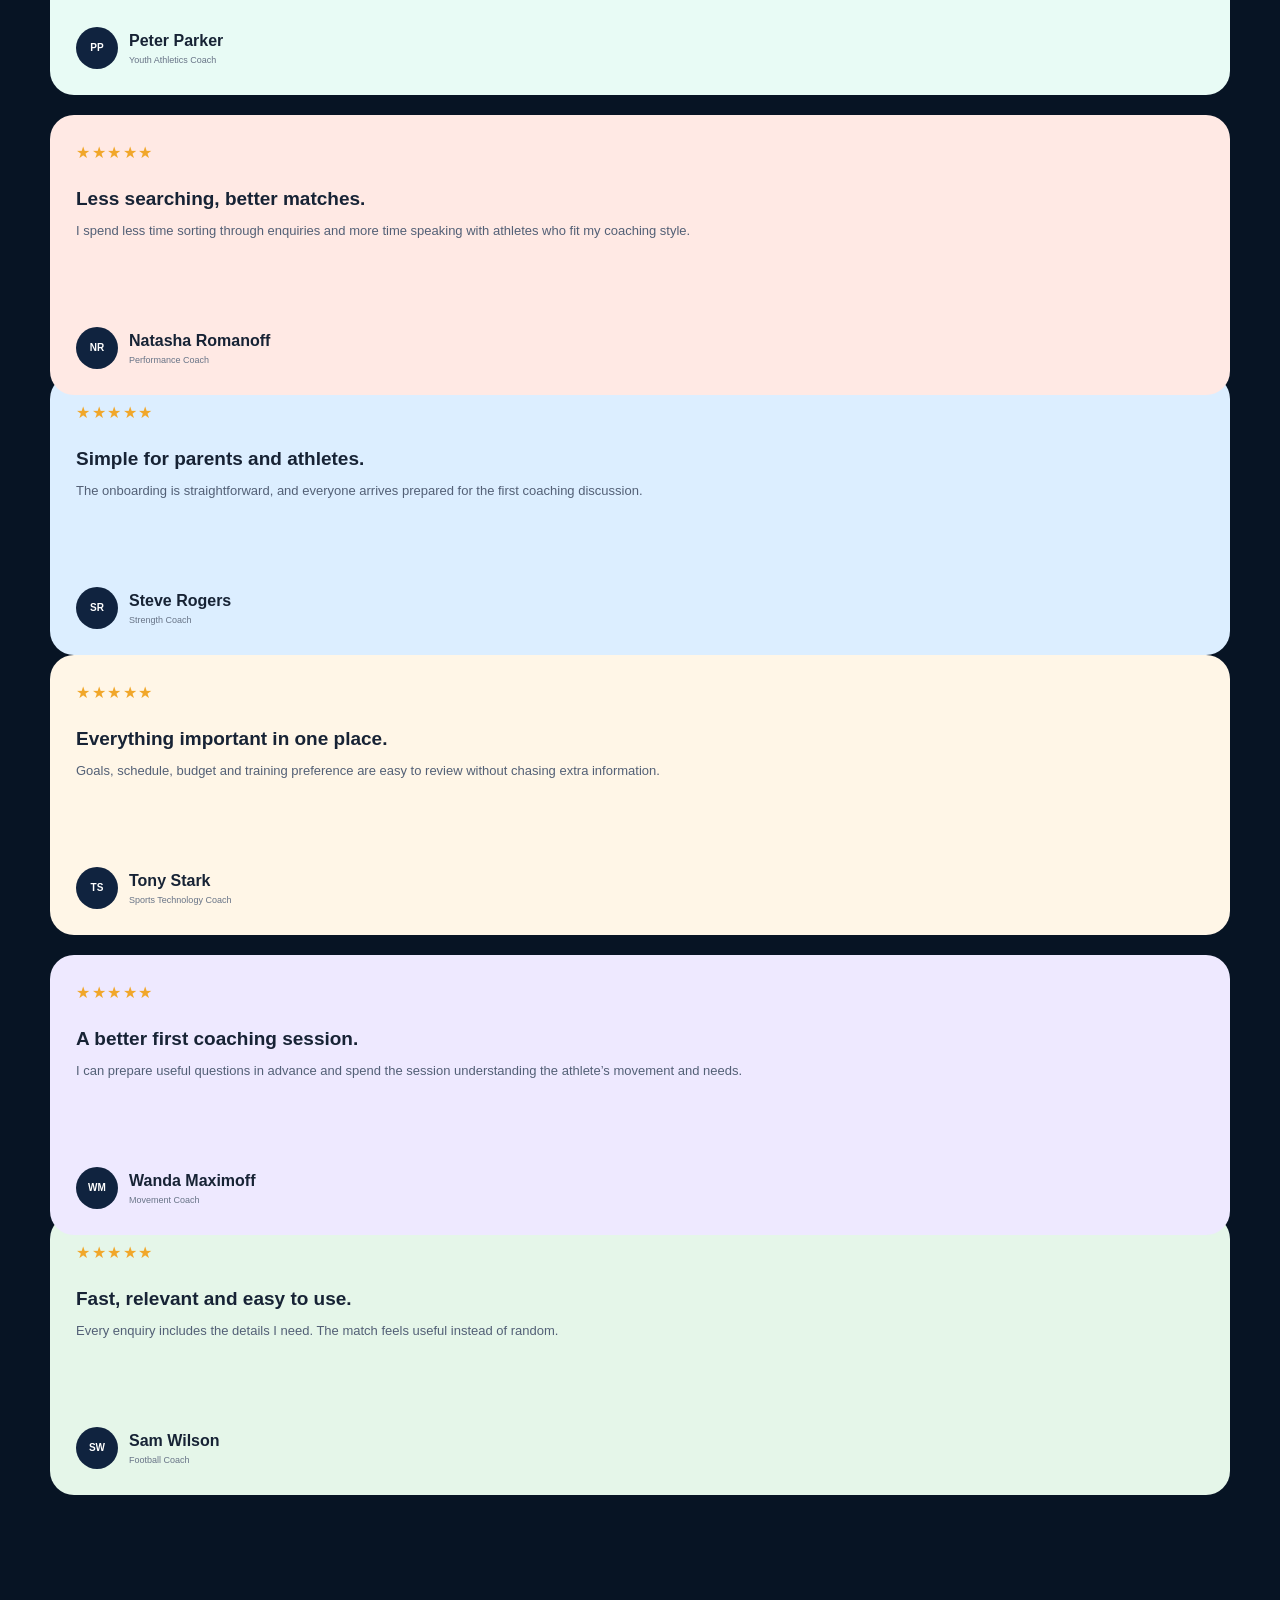
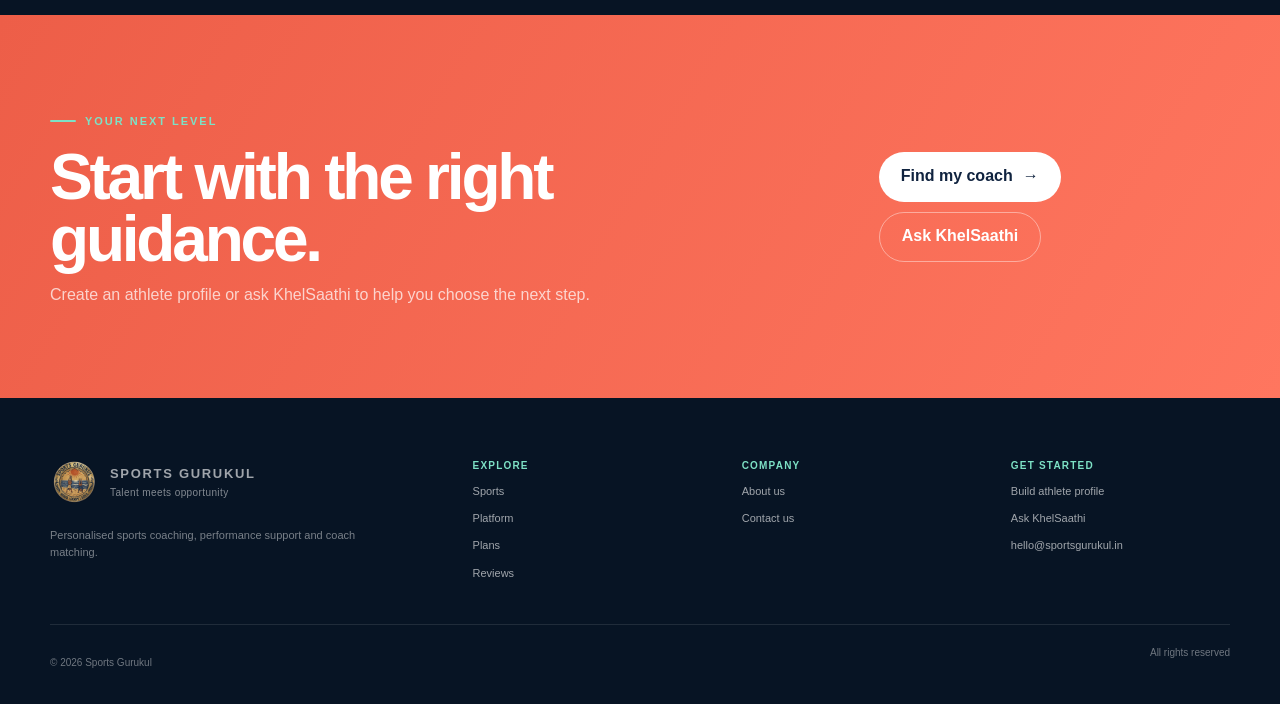
==== commit ac6a36c6: "Shorten homepage and add page shortcuts" ====
--- a/index.html
+++ b/index.html
@@ -9,29 +9,21 @@
   <link rel="icon" href="assets/logo.svg" type="image/svg+xml">
   <link rel="preconnect" href="https://images.unsplash.com">
   <link rel="preconnect" href="https://videos.pexels.com">
-  <link rel="stylesheet" href="styles.css?v=20260805-7">
-  <link rel="stylesheet" href="chatbot.css?v=20260805-7">
+  <link rel="stylesheet" href="styles.css?v=20260805-8">
+  <link rel="stylesheet" href="chatbot.css?v=20260805-8">
 </head>
-<body>
+<body class="home-page">
+
   <header class="top" id="top">
     <div class="wrap nav">
-      <a class="brand" href="#top" aria-label="Sports Gurukul home">
+      <a class="brand" href="index.html" aria-label="Sports Gurukul home">
         <img class="brand-logo" src="assets/logo.svg" alt="Sports Gurukul logo">
-        <span>
-          <b>SPORTS GURUKUL</b>
-          <small>Talent meets opportunity</small>
-        </span>
+        <span><b>SPORTS GURUKUL</b><small>Talent meets opportunity</small></span>
       </a>
       <button class="menu" type="button" aria-label="Open menu" aria-expanded="false">☰</button>
       <nav class="links" aria-label="Main navigation">
-        <a href="#sports">Sports</a>
-        <a href="#how">How it works</a>
-        <a href="#performance">Performance</a>
-        <a href="#plans">Plans</a>
-        <a href="#reviews">Reviews</a>
-        <a href="#about">About</a>
-        <a href="#contact">Contact</a>
-        <a class="cta" href="#match">Find my coach</a>
+        <a href="index.html" aria-current="page">Home</a><a href="index.html#sports">Sports</a><a href="platform.html">Platform</a><a href="index.html#plans">Plans</a><a href="index.html#reviews">Reviews</a><a href="about.html">About</a><a href="contact.html">Contact</a>
+        <a class="cta" href="find-coach.html">Find my coach</a>
       </nav>
     </div>
   </header>
@@ -42,16 +34,14 @@
         <source src="https://videos.pexels.com/video-files/6077699/6077699-uhd_3840_2160_25fps.mp4" type="video/mp4">
       </video>
       <div class="hero-overlay"></div>
-      <div class="hero-glow hero-glow-one"></div>
-      <div class="hero-glow hero-glow-two"></div>
       <div class="wrap hero-grid">
         <div class="hero-copy reveal">
           <div class="eyebrow light">Personalised sports coaching</div>
           <h1>The right coach can change your game.</h1>
-          <p class="lead">Build your athlete profile, understand your performance and connect with coaches matched to the way you want to train.</p>
+          <p class="lead">Create your athlete profile, understand your next step and connect with coaches matched to the way you want to train.</p>
           <div class="actions">
-            <a class="btn primary" href="#match">Find my coach <span>→</span></a>
-            <a class="btn hero-secondary" href="#how">Explore the platform</a>
+            <a class="btn primary" href="find-coach.html">Find my coach <span>→</span></a>
+            <a class="btn hero-secondary" href="platform.html">Explore the platform</a>
           </div>
           <div class="trust">
             <div><b>Verified</b><span>coach profiles</span></div>
@@ -59,38 +49,14 @@
             <div><b>Personal</b><span>matched to your goals</span></div>
           </div>
         </div>
-
         <div class="hero-stage reveal" aria-label="Example coach match">
-          <div class="stage-orbit orbit-one"></div>
-          <div class="stage-orbit orbit-two"></div>
-          <div class="preview glass-card">
+          <div class="preview">
             <div class="preview-topline"><span>LIVE MATCH PREVIEW</span><i></i></div>
-            <div class="athlete">
-              <div class="avatar">AR</div>
-              <div>
-                <small>ATHLETE PROFILE</small>
-                <h3>Aarav Rao</h3>
-                <p>Badminton, Intermediate, Pune</p>
-              </div>
-              <span class="tick">✓</span>
-            </div>
-            <div class="goal">
-              <small>PRIMARY GOAL</small>
-              <b>Improve match performance</b>
-            </div>
-            <div class="match-preview">
-              <div class="ring"><b>96%</b></div>
-              <div>
-                <small>RECOMMENDED COACH</small>
-                <h4>Meera Sharma</h4>
-                <p>Badminton coach with 8 years of experience</p>
-                <div class="tags"><span>Footwork</span><span>Match strategy</span></div>
-              </div>
-            </div>
-            <button class="start" type="button">Start my match</button>
+            <div class="athlete"><div class="avatar">AR</div><div><small>ATHLETE PROFILE</small><h3>Aarav Rao</h3><p>Badminton, Intermediate, Pune</p></div><span class="tick">✓</span></div>
+            <div class="goal"><small>PRIMARY GOAL</small><b>Improve match performance</b></div>
+            <div class="match-preview"><div class="ring"><b>96%</b></div><div><small>RECOMMENDED COACH</small><h4>Meera Sharma</h4><p>Badminton coach with 8 years of experience</p><div class="tags"><span>Footwork</span><span>Match strategy</span></div></div></div>
+            <a class="start" href="find-coach.html">Start my match</a>
           </div>
-          <div class="floating-card floating-card-one"><span>✦</span><div><small>PROFILE SCORE</small><b>Ready to match</b></div></div>
-          <div class="floating-card floating-card-two"><span>↗</span><div><small>NEXT STEP</small><b>Coach introduction</b></div></div>
         </div>
       </div>
       <button class="video-toggle" id="heroVideoToggle" type="button" aria-label="Pause background video"><span>Ⅱ</span> Pause video</button>
@@ -99,345 +65,125 @@
     <section class="numbers" aria-label="Sports Gurukul community">
       <div class="numbers-pattern"></div>
       <div class="wrap counter-grid">
-        <article class="reveal">
-          <strong><span class="counter" data-target="5000">0</span><sup>+</sup></strong>
-          <p>Athlete profiles</p>
-        </article>
-        <article class="reveal">
-          <strong><span class="counter" data-target="250">0</span><sup>+</sup></strong>
-          <p>Verified coaches</p>
-        </article>
-        <article class="reveal">
-          <strong><span class="counter" data-target="12">0</span><sup>+</sup></strong>
-          <p>Sports covered</p>
-        </article>
+        <article class="reveal"><strong><span class="counter" data-target="5000">0</span><sup>+</sup></strong><p>Athlete profiles</p></article>
+        <article class="reveal"><strong><span class="counter" data-target="250">0</span><sup>+</sup></strong><p>Verified coaches</p></article>
+        <article class="reveal"><strong><span class="counter" data-target="12">0</span><sup>+</sup></strong><p>Sports covered</p></article>
       </div>
     </section>
 
-    <section class="section sports-showcase" id="sports">
+    <section class="section compact-section" id="sports">
       <div class="wrap">
-        <div class="section-head reveal">
-          <div><div class="eyebrow">Choose your game</div><h2>One platform. Every kind of ambition.</h2></div>
-          <p>Explore coaching pathways across the sports already supported by Sports Gurukul.</p>
-        </div>
-        <div class="sport-gallery">
-          <button class="sport-visual reveal" type="button" data-sport="Cricket"><img src="https://images.unsplash.com/photo-1776229705335-aaeb8f6a6f15?auto=format&fit=crop&w=900&q=80" alt="Cricket players training on a field" loading="lazy"><span><small>01</small><b>Cricket</b><em>Batting, bowling and match awareness</em></span></button>
-          <button class="sport-visual reveal" type="button" data-sport="Football"><img src="https://images.unsplash.com/photo-1780548545759-434981c7c46e?auto=format&fit=crop&w=900&q=80" alt="Football players in training" loading="lazy"><span><small>02</small><b>Football</b><em>Technique, fitness and positioning</em></span></button>
-          <button class="sport-visual reveal" type="button" data-sport="Badminton"><img src="https://images.unsplash.com/photo-1780233689566-55045608bd17?auto=format&fit=crop&w=900&q=80" alt="Badminton players on an indoor court" loading="lazy"><span><small>03</small><b>Badminton</b><em>Footwork, movement and match strategy</em></span></button>
-          <button class="sport-visual reveal" type="button" data-sport="Basketball"><img src="https://images.unsplash.com/photo-1762025744151-4bd3b166b271?auto=format&fit=crop&w=900&q=80" alt="Basketball players practising on court" loading="lazy"><span><small>04</small><b>Basketball</b><em>Shooting, control and court awareness</em></span></button>
-          <button class="sport-visual reveal" type="button" data-sport="Athletics"><img src="https://images.unsplash.com/photo-1772475625548-7e90baff34e7?auto=format&fit=crop&w=900&q=80" alt="Runner competing on a track" loading="lazy"><span><small>05</small><b>Athletics</b><em>Speed, endurance and race preparation</em></span></button>
-          <button class="sport-visual reveal" type="button" data-sport="Tennis"><img src="https://images.unsplash.com/photo-1686067388146-6fe2371f8eaa?auto=format&fit=crop&w=900&q=80" alt="Young players training on a tennis court" loading="lazy"><span><small>06</small><b>Tennis</b><em>Serve, movement and match tactics</em></span></button>
-        </div>
-      </div>
-    </section>
-
-    <section class="section journey" id="how">
-      <div class="wrap journey-grid">
-        <div class="journey-copy">
-          <div class="eyebrow">How it works</div>
-          <h2>A connected journey from profile to progress.</h2>
-          <p class="section-intro">Each step adds useful context, so athletes meet coaches who understand where they are and where they want to go.</p>
-          <div class="journey-steps">
-            <article class="journey-step active" data-journey="1"><span>01</span><div><h3>Create your athlete profile</h3><p>Add your sport, level, location, schedule and goals.</p></div></article>
-            <article class="journey-step" data-journey="2"><span>02</span><div><h3>Record and understand</h3><p>Capture movement and build a clearer view of current performance.</p></div></article>
-            <article class="journey-step" data-journey="3"><span>03</span><div><h3>Meet relevant coaches</h3><p>Compare profiles matched around your preferences and ambition.</p></div></article>
-            <article class="journey-step" data-journey="4"><span>04</span><div><h3>Train with direction</h3><p>Begin with shared context, structured feedback and visible progress.</p></div></article>
-          </div>
-        </div>
-
-        <div class="journey-visual reveal" aria-label="Sports Gurukul journey preview">
-          <div class="journey-device">
-            <div class="device-bar"><i></i><i></i><i></i><span>sports-gurukul.app</span></div>
-            <div class="device-screen">
-              <div class="device-sidebar"><img src="assets/logo.svg" alt=""><span></span><span></span><span></span><span></span></div>
-              <div class="device-main">
-                <div class="device-header"><div><small>ATHLETE DASHBOARD</small><b id="journeyTitle">Profile created</b></div><em id="journeyProgress">25%</em></div>
-                <div class="device-progress"><i id="journeyBar"></i></div>
-                <div class="device-profile"><div class="device-avatar">AR</div><div><b>Aarav Rao</b><small>Badminton, Intermediate</small></div><span>Verified</span></div>
-                <div class="device-cards"><article><small>PRIMARY GOAL</small><b id="journeyMetric">Improve performance</b></article><article><small>NEXT ACTION</small><b id="journeyAction">Add availability</b></article></div>
-                <div class="device-chart"><span style="height:35%"></span><span style="height:48%"></span><span style="height:44%"></span><span style="height:61%"></span><span style="height:72%"></span><span style="height:82%"></span><span style="height:91%"></span></div>
-              </div>
-            </div>
-          </div>
-          <div class="journey-badge"><span>✦</span><b id="journeyBadge">Profile ready</b></div>
-        </div>
-      </div>
-    </section>
-
-    <section class="performance" id="performance">
-      <div class="wrap performance-grid">
-        <div class="performance-copy reveal">
-          <div class="eyebrow light">Performance intelligence</div>
-          <h2>Turn every recording into a clearer next step.</h2>
-          <p>Bring video, coach observations and progress signals into one view. Athletes understand what is working, what needs attention and what to practise next.</p>
-          <div class="performance-points">
-            <div><span>01</span><b>Technique markers</b><small>Highlight useful moments in the recording.</small></div>
-            <div><span>02</span><b>Coach observations</b><small>Keep feedback connected to the athlete profile.</small></div>
-            <div><span>03</span><b>Progress over time</b><small>Compare recent sessions with earlier performance.</small></div>
-          </div>
-        </div>
-
-        <div class="analytics-shell reveal">
-          <div class="analytics-head"><div><small>PERFORMANCE REVIEW</small><b>Badminton footwork session</b></div><span>Session 08</span></div>
-          <div class="analytics-body">
-            <div class="analysis-video">
-              <img src="https://images.unsplash.com/photo-1780233689566-55045608bd17?auto=format&fit=crop&w=1100&q=80" alt="Badminton training session" loading="lazy">
-              <button type="button" aria-label="Play performance recording">▶</button>
-              <div class="video-timeline"><i></i><span class="marker marker-one"></span><span class="marker marker-two"></span><span class="marker marker-three"></span></div>
-              <div class="analysis-note note-one">Strong recovery</div>
-              <div class="analysis-note note-two">Improve first step</div>
-            </div>
-            <div class="analysis-panel">
-              <div class="score-dial"><div><strong>84</strong><small>Session score</small></div></div>
-              <div class="metric-list"><div><span>Movement</span><b>88</b><i><em style="width:88%"></em></i></div><div><span>Balance</span><b>81</b><i><em style="width:81%"></em></i></div><div><span>Recovery</span><b>86</b><i><em style="width:86%"></em></i></div><div><span>Consistency</span><b>79</b><i><em style="width:79%"></em></i></div></div>
-              <div class="coach-note"><span>COACH NOTE</span><p>Good control through the centre. Focus on the first movement after the split step.</p></div>
-            </div>
+        <div class="section-head reveal"><div><div class="eyebrow">Choose your game</div><h2>Coaching paths for every kind of ambition.</h2></div><p>Select a sport to begin your athlete profile with it already chosen.</p></div>
+        <div class="rail-shell">
+          <div class="rail-controls" aria-label="Sport carousel controls"><button type="button" data-rail-prev="sportsRail" aria-label="Previous sports">←</button><button type="button" data-rail-next="sportsRail" aria-label="Next sports">→</button></div>
+          <div class="card-rail sport-rail" id="sportsRail">
+            <a class="sport-visual" href="find-coach.html?sport=Cricket"><img src="https://images.unsplash.com/photo-1776229705335-aaeb8f6a6f15?auto=format&fit=crop&w=900&q=80" alt="Cricket players training on a field" loading="lazy"><span><small>01</small><b>Cricket</b><em>Batting, bowling and match awareness</em></span></a>
+            <a class="sport-visual" href="find-coach.html?sport=Football"><img src="https://images.unsplash.com/photo-1780548545759-434981c7c46e?auto=format&fit=crop&w=900&q=80" alt="Football players in training" loading="lazy"><span><small>02</small><b>Football</b><em>Technique, fitness and positioning</em></span></a>
+            <a class="sport-visual" href="find-coach.html?sport=Badminton"><img src="https://images.unsplash.com/photo-1780233689566-55045608bd17?auto=format&fit=crop&w=900&q=80" alt="Badminton players on an indoor court" loading="lazy"><span><small>03</small><b>Badminton</b><em>Footwork, movement and match strategy</em></span></a>
+            <a class="sport-visual" href="find-coach.html?sport=Basketball"><img src="https://images.unsplash.com/photo-1762025744151-4bd3b166b271?auto=format&fit=crop&w=900&q=80" alt="Basketball players practising on court" loading="lazy"><span><small>04</small><b>Basketball</b><em>Shooting, control and court awareness</em></span></a>
+            <a class="sport-visual" href="find-coach.html?sport=Athletics"><img src="https://images.unsplash.com/photo-1772475625548-7e90baff34e7?auto=format&fit=crop&w=900&q=80" alt="Runner competing on a track" loading="lazy"><span><small>05</small><b>Athletics</b><em>Speed, endurance and race preparation</em></span></a>
+            <a class="sport-visual" href="find-coach.html?sport=Tennis"><img src="https://images.unsplash.com/photo-1686067388146-6fe2371f8eaa?auto=format&fit=crop&w=900&q=80" alt="Young players training on a tennis court" loading="lazy"><span><small>06</small><b>Tennis</b><em>Serve, movement and match tactics</em></span></a>
           </div>
         </div>
       </div>
     </section>
 
-    <section class="section recording">
-      <div class="wrap recording-grid">
-        <div class="phone-scene reveal">
-          <div class="phone-halo"></div>
-          <div class="phone">
-            <div class="phone-top"><span></span></div>
-            <div class="phone-screen">
-              <img src="https://images.unsplash.com/photo-1776229705335-aaeb8f6a6f15?auto=format&fit=crop&w=900&q=80" alt="Cricket training recording preview" loading="lazy">
-              <div class="recording-ui"><div class="recording-time"><i></i> 00:18</div><div class="body-guide"><span></span></div><button type="button" aria-label="Stop recording"></button></div>
-            </div>
-          </div>
-          <div class="record-tag tag-one"><span>✓</span><b>Full movement visible</b></div>
-          <div class="record-tag tag-two"><span>✓</span><b>Camera position ready</b></div>
-          <div class="record-tag tag-three"><span>✓</span><b>Clip ready to review</b></div>
-        </div>
-        <div class="recording-copy reveal">
-          <div class="eyebrow">Smart recording</div>
-          <h2>Record with confidence. Review with purpose.</h2>
-          <p>A guided mobile recording flow helps athletes capture useful footage without complicated equipment.</p>
-          <div class="recording-steps"><article><span>1</span><div><b>Position the phone</b><small>Simple guidance helps frame the athlete clearly.</small></div></article><article><span>2</span><div><b>Capture the movement</b><small>Record the drill, skill or training sequence.</small></div></article><article><span>3</span><div><b>Share for review</b><small>Connect the clip to the athlete profile and coach feedback.</small></div></article></div>
-          <a class="text-link" href="#match">Create your athlete profile <span>→</span></a>
+    <section class="section how-compact" id="how">
+      <div class="wrap">
+        <div class="section-head reveal"><div><div class="eyebrow">How it works</div><h2>Four clear steps from profile to progress.</h2></div><a class="text-link" href="find-coach.html">Build your athlete profile <span>→</span></a></div>
+        <div class="steps-compact">
+          <article class="reveal"><span>01</span><h3>Create your profile</h3><p>Add your sport, level, location, schedule and goals.</p></article>
+          <article class="reveal"><span>02</span><h3>Choose your support</h3><p>Select a plan that fits your current ambition.</p></article>
+          <article class="reveal"><span>03</span><h3>Compare coaches</h3><p>Review relevant coaches and their areas of focus.</p></article>
+          <article class="reveal"><span>04</span><h3>Start with direction</h3><p>Begin the first conversation with useful context.</p></article>
         </div>
       </div>
     </section>
 
-    <section class="coach-preview">
-      <div class="wrap coach-preview-grid">
-        <div class="coach-photo reveal">
-          <img src="https://images.unsplash.com/photo-1768349027535-da4842dab8ba?auto=format&fit=crop&w=1200&q=80" alt="Coach speaking with a basketball athlete" loading="lazy">
-          <div class="coach-photo-label"><span>VERIFIED COACH</span><b>Shared context before the first session</b></div>
-        </div>
-        <div class="coach-preview-copy reveal">
-          <div class="eyebrow light">Smarter coach matching</div>
-          <h2>Relevant profiles, not random recommendations.</h2>
-          <p>Sports Gurukul compares sport, level, goals, location, schedule and coaching preference before presenting coach options.</p>
-          <div class="sample-match"><div class="sample-match-head"><span>Top match</span><strong>96%</strong></div><div class="sample-coach"><div>MS</div><span><b>Meera Sharma</b><small>Badminton coach, Pune</small></span><em>✓ Verified</em></div><div class="sample-tags"><span>Footwork</span><span>Competition preparation</span><span>Online available</span></div><div class="sample-progress"><i></i></div></div>
+    <section class="platform-teaser">
+      <div class="wrap teaser-grid">
+        <div class="teaser-copy reveal"><div class="eyebrow light">Sports Gurukul platform</div><h2>Profiles, recordings and coach guidance in one place.</h2><p>Explore the performance dashboard, mobile recording flow and match experience without making the homepage longer.</p><div class="actions"><a class="btn primary" href="platform.html">View platform <span>→</span></a><button class="btn outline-light" type="button" data-open-chat>Ask KhelSaathi</button></div></div>
+        <div class="mini-dashboard reveal" aria-label="Sports Gurukul platform preview">
+          <div class="device-bar"><i></i><i></i><i></i><span>sports-gurukul.app</span></div>
+          <div class="mini-dashboard-body"><aside><img src="assets/logo.svg" alt=""><span></span><span></span><span></span></aside><div><header><small>ATHLETE DASHBOARD</small><b>Progress overview</b><em>84</em></header><div class="mini-chart"><span style="height:36%"></span><span style="height:48%"></span><span style="height:44%"></span><span style="height:62%"></span><span style="height:74%"></span><span style="height:88%"></span></div><div class="mini-metrics"><article><small>MOVEMENT</small><b>88</b></article><article><small>BALANCE</small><b>81</b></article><article><small>RECOVERY</small><b>86</b></article></div></div></div>
         </div>
       </div>
     </section>
 
-    <section class="pricing" id="plans">
+    <section class="section plans-section" id="plans">
       <div class="wrap">
-        <div class="section-head reveal">
-          <div><div class="eyebrow">Membership plans</div><h2>Start free. Add support as your goals grow.</h2></div>
-          <p>Coaching fees are agreed separately with the coach. Membership covers the Sports Gurukul platform and support features.</p>
-        </div>
-        <div class="pricing-cards">
-          <article class="price-card reveal"><div class="price-top"><span>EXPLORER</span><strong>₹0<small>/month</small></strong></div><h3>Discover your options.</h3><p>Build a basic athlete profile and explore suitable coaches.</p><ul><li>Basic athlete profile</li><li>Coach discovery</li><li>Up to 3 coach enquiries</li></ul><a href="#match">Start free <span>→</span></a></article>
-          <article class="price-card recommended reveal"><div class="popular">MOST POPULAR</div><div class="price-top"><span>PROGRESS</span><strong>₹499<small>/month</small></strong></div><h3>Develop consistently.</h3><p>Add structure, priority matching and regular performance support.</p><ul><li>Everything in Explorer</li><li>Priority coach matching</li><li>Performance video reviews</li><li>Progress tracking</li></ul><a href="#match">Choose Progress <span>→</span></a></article>
-          <article class="price-card reveal"><div class="price-top"><span>PERFORMANCE</span><strong>₹1,999<small>/month</small></strong></div><h3>Build your pathway.</h3><p>For serious athletes preparing for competitive or professional goals.</p><ul><li>Everything in Progress</li><li>Dedicated development plan</li><li>Advanced performance insights</li><li>Profile ready for scouts</li></ul><a href="#match">Choose Performance <span>→</span></a></article>
-        </div>
-      </div>
-    </section>
-
-    <section class="match-section" id="match">
-      <div class="wrap">
-        <div class="match-head reveal">
-          <div class="eyebrow">Find your coach</div>
-          <h2>Build your athlete profile.</h2>
-          <p>Complete the steps below to receive personalised coach matches.</p>
-        </div>
-
-        <div class="shell reveal">
-          <aside class="side">
-            <div class="side-title">
-              <img src="assets/logo.svg" alt="" aria-hidden="true">
-              <span><b>Coach Match</b><small>Usually takes 2 minutes</small></span>
-            </div>
-            <ol class="progress">
-              <li class="on" data-progress="1"><span>1</span><div><b>About you</b><small>Your sporting profile</small></div></li>
-              <li data-progress="2"><span>2</span><div><b>Your goals</b><small>How you want to train</small></div></li>
-              <li data-progress="3"><span>3</span><div><b>Choose a plan</b><small>Select your support</small></div></li>
-              <li data-progress="4"><span>4</span><div><b>Coach matches</b><small>Meet the right coaches</small></div></li>
-            </ol>
-          </aside>
-
-          <div class="content">
-            <form id="coachForm" novalidate>
-              <section class="pane on" data-step="1">
-                <div class="pane-head"><span>STEP 1 OF 4</span><h3>Let’s start with the athlete.</h3><p>These details help us find coaches suitable for your age, sport and location.</p></div>
-                <div class="form-grid">
-                  <div class="field wide"><label for="athlete">Athlete’s name</label><input id="athlete" name="athlete" placeholder="Enter full name" required><small class="error">Please enter the athlete’s name.</small></div>
-                  <div class="field"><label for="age">Age</label><input id="age" name="age" type="number" min="6" max="60" placeholder="e.g. 15" required><small class="error">Enter an age between 6 and 60.</small></div>
-                  <div class="field"><label for="city">City</label><input id="city" name="city" placeholder="e.g. Pune" required><small class="error">Please enter your city.</small></div>
-                  <div class="field"><label for="phone">Mobile number</label><input id="phone" name="phone" inputmode="numeric" pattern="[0-9]{10}" placeholder="10 digit mobile number" required><small class="error">Enter a valid 10 digit number.</small></div>
-                  <div class="field"><label for="email">Email address</label><input id="email" name="email" type="email" placeholder="name@example.com" required><small class="error">Enter a valid email address.</small></div>
-                </div>
-                <div class="choice-group">
-                  <div class="choice-title">Choose your sport</div>
-                  <div class="options sports">
-                    <label class="choice-card"><input type="radio" name="sport" value="Cricket" required><em>🏏</em><b>Cricket</b></label>
-                    <label class="choice-card"><input type="radio" name="sport" value="Football"><em>⚽</em><b>Football</b></label>
-                    <label class="choice-card"><input type="radio" name="sport" value="Badminton"><em>🏸</em><b>Badminton</b></label>
-                    <label class="choice-card"><input type="radio" name="sport" value="Basketball"><em>🏀</em><b>Basketball</b></label>
-                    <label class="choice-card"><input type="radio" name="sport" value="Athletics"><em>🏃</em><b>Athletics</b></label>
-                    <label class="choice-card"><input type="radio" name="sport" value="Tennis"><em>🎾</em><b>Tennis</b></label>
-                  </div>
-                  <small class="error">Please choose a sport.</small>
-                </div>
-                <div class="form-actions end"><button class="btn primary next" type="button">Continue <span>→</span></button></div>
-              </section>
-
-              <section class="pane" data-step="2">
-                <div class="pane-head"><span>STEP 2 OF 4</span><h3>What would you like to achieve?</h3><p>Your priorities help us identify coaches with the right experience and style.</p></div>
-                <div class="choice-group">
-                  <div class="choice-title">Current playing level</div>
-                  <div class="options four">
-                    <label class="choice-card text"><input type="radio" name="level" value="Beginner" required><b>Beginner</b><small>Learning the fundamentals</small></label>
-                    <label class="choice-card text"><input type="radio" name="level" value="Intermediate"><b>Intermediate</b><small>Regular training or school level</small></label>
-                    <label class="choice-card text"><input type="radio" name="level" value="Competitive"><b>Competitive</b><small>Club, district or tournaments</small></label>
-                    <label class="choice-card text"><input type="radio" name="level" value="Advanced"><b>Advanced</b><small>State or national pathway</small></label>
-                  </div>
-                  <small class="error">Please choose the current level.</small>
-                </div>
-                <div class="choice-group">
-                  <div class="choice-title">Primary goal</div>
-                  <div class="options two">
-                    <label class="choice-card text"><input type="radio" name="goal" value="Learn the basics" required><b>Learn the basics</b><small>Build confidence and fundamentals</small></label>
-                    <label class="choice-card text"><input type="radio" name="goal" value="Improve performance"><b>Improve performance</b><small>Develop technique and consistency</small></label>
-                    <label class="choice-card text"><input type="radio" name="goal" value="Prepare for competition"><b>Prepare for competition</b><small>Work towards trials or tournaments</small></label>
-                    <label class="choice-card text"><input type="radio" name="goal" value="Build a professional pathway"><b>Build a professional pathway</b><small>Create a focused long term plan</small></label>
-                  </div>
-                  <small class="error">Please choose a primary goal.</small>
-                </div>
-                <div class="form-grid three">
-                  <div class="field"><label for="mode">Coaching preference</label><select id="mode" name="mode" required><option value="">Select preference</option><option>In person</option><option>Online</option><option>Either works</option></select><small class="error">Choose a preference.</small></div>
-                  <div class="field"><label for="schedule">Preferred schedule</label><select id="schedule" name="schedule" required><option value="">Select schedule</option><option>Weekday mornings</option><option>Weekday evenings</option><option>Weekend mornings</option><option>Weekend evenings</option><option>Flexible</option></select><small class="error">Choose a schedule.</small></div>
-                  <div class="field"><label for="budget">Monthly coaching budget</label><select id="budget" name="budget" required><option value="">Select budget</option><option>Below ₹2,000</option><option>₹2,000 to ₹5,000</option><option>₹5,000 to ₹10,000</option><option>Above ₹10,000</option></select><small class="error">Choose a budget.</small></div>
-                </div>
-                <div class="form-actions"><button class="btn back prev" type="button">← Back</button><button class="btn primary next" type="button">View plans <span>→</span></button></div>
-              </section>
-
-              <section class="pane" data-step="3">
-                <div class="pane-head"><span>STEP 3 OF 4</span><h3>Choose your Sports Gurukul plan.</h3><p>Coaching fees are agreed separately with the coach. Membership covers platform support.</p></div>
-                <div class="plan-grid">
-                  <label class="plan-card"><input type="radio" name="plan" value="Free" required><div class="plan-top"><div><span>FREE</span><h4>Explorer</h4></div><strong>₹0<small>/month</small></strong></div><p>For athletes who want to explore coaches and create a basic profile.</p><ul><li>Basic athlete profile</li><li>Coach discovery</li><li>Up to 3 coach enquiries</li></ul></label>
-                  <label class="plan-card featured"><input type="radio" name="plan" value="Pro"><span class="badge">MOST POPULAR</span><div class="plan-top"><div><span>PRO</span><h4>Progress</h4></div><strong>₹499<small>/month</small></strong></div><p>For athletes who want structured development and regular guidance.</p><ul><li>Everything in Explorer</li><li>Priority coach matching</li><li>Performance video reviews</li><li>Progress tracking</li></ul></label>
-                  <label class="plan-card"><input type="radio" name="plan" value="Elite"><div class="plan-top"><div><span>ELITE</span><h4>Performance</h4></div><strong>₹1,999<small>/month</small></strong></div><p>For serious athletes building a competitive or professional pathway.</p><ul><li>Everything in Progress</li><li>Dedicated development plan</li><li>Advanced performance insights</li><li>Profile ready for scouts</li></ul></label>
-                </div>
-                <small class="error plan-error">Please choose a plan.</small>
-                <div class="form-actions"><button class="btn back prev" type="button">← Back</button><button class="btn primary find" type="button">Find my coaches <span>→</span></button></div>
-              </section>
-
-              <section class="pane" data-step="4">
-                <div class="loading">
-                  <div class="load-icon"><span class="person">A</span><div class="connect-lines"><i></i><i></i><i></i></div><span class="person coach-person">C</span></div>
-                  <h3>Finding your best coach matches</h3>
-                  <p>Comparing sport, level, goals, location, availability and coaching preference.</p>
-                  <div class="loading-bar"><i></i></div>
-                </div>
-                <div class="results" hidden>
-                  <div class="results-top"><div><span class="result-kicker">YOUR COACH MATCHES</span><h3><span id="firstName">Athlete</span>, we found coaches for your journey.</h3><p id="resultText"></p></div><button class="edit" type="button">Edit preferences</button></div>
-                  <div class="summary"><div><small>YOUR PLAN</small><b id="summaryPlan"></b></div><div><small>COACHING</small><b id="summaryMode"></b></div><div><small>SCHEDULE</small><b id="summarySchedule"></b></div></div>
-                  <div class="coach-list"></div>
-                </div>
-              </section>
-            </form>
-          </div>
+        <div class="section-head reveal"><div><div class="eyebrow">Membership plans</div><h2>Start free and add support as your goals grow.</h2></div><p>Coaching fees are agreed separately with the coach. Membership covers platform support.</p></div>
+        <div class="home-plans">
+          <article class="reveal"><span>EXPLORER</span><h3>Free</h3><p>Basic athlete profile and coach discovery.</p><a href="find-coach.html?plan=Free">Choose Explorer</a></article>
+          <article class="featured reveal"><div class="plan-badge">MOST POPULAR</div><span>PROGRESS</span><h3>₹499<small>/month</small></h3><p>Priority matching, video reviews and progress tracking.</p><a href="find-coach.html?plan=Pro">Choose Progress</a></article>
+          <article class="reveal"><span>PERFORMANCE</span><h3>₹1,999<small>/month</small></h3><p>Advanced insights and a dedicated development plan.</p><a href="find-coach.html?plan=Elite">Choose Performance</a></article>
         </div>
       </div>
     </section>
 
     <section class="reviews" id="reviews">
       <div class="wrap">
-        <div class="section-head light reveal">
-          <div><div class="eyebrow light">Coach reviews</div><h2>Built around better conversations.</h2></div>
-          <p>Coaches use Sports Gurukul to understand each athlete before the first session.</p>
-        </div>
-        <div class="review-grid">
-          <article class="review-card review-mint reveal"><div class="stars">★★★★★</div><h3>Clear athlete goals from the start.</h3><p>The profile gives me the context I need before the first call. It makes the conversation more focused.</p><div class="reviewer"><span>PP</span><div><b>Peter Parker</b><small>Youth Athletics Coach</small></div></div></article>
-          <article class="review-card review-coral reveal"><div class="stars">★★★★★</div><h3>Less searching, better matches.</h3><p>I spend less time sorting through enquiries and more time speaking with athletes who fit my coaching style.</p><div class="reviewer"><span>NR</span><div><b>Natasha Romanoff</b><small>Performance Coach</small></div></div></article>
-          <article class="review-card review-blue reveal"><div class="stars">★★★★★</div><h3>Simple for parents and athletes.</h3><p>The onboarding is straightforward, and everyone arrives prepared for the first coaching discussion.</p><div class="reviewer"><span>SR</span><div><b>Steve Rogers</b><small>Strength Coach</small></div></div></article>
-          <article class="review-card review-cream reveal"><div class="stars">★★★★★</div><h3>Everything important in one place.</h3><p>Goals, schedule, budget and training preference are easy to review without chasing extra information.</p><div class="reviewer"><span>TS</span><div><b>Tony Stark</b><small>Sports Technology Coach</small></div></div></article>
-          <article class="review-card review-lilac reveal"><div class="stars">★★★★★</div><h3>A better first coaching session.</h3><p>I can prepare useful questions in advance and spend the session understanding the athlete’s movement and needs.</p><div class="reviewer"><span>WM</span><div><b>Wanda Maximoff</b><small>Movement Coach</small></div></div></article>
-          <article class="review-card review-green reveal"><div class="stars">★★★★★</div><h3>Fast, relevant and easy to use.</h3><p>Every enquiry includes the details I need. The match feels useful instead of random.</p><div class="reviewer"><span>SW</span><div><b>Sam Wilson</b><small>Football Coach</small></div></div></article>
+        <div class="section-head light reveal"><div><div class="eyebrow light">Coach reviews</div><h2>Built around better conversations.</h2></div><p>All existing review content is retained in a shorter horizontal layout.</p></div>
+        <div class="rail-shell">
+          <div class="rail-controls light-controls" aria-label="Review carousel controls"><button type="button" data-rail-prev="reviewsRail" aria-label="Previous reviews">←</button><button type="button" data-rail-next="reviewsRail" aria-label="Next reviews">→</button></div>
+          <div class="card-rail review-rail" id="reviewsRail">
+            <article class="review-card review-mint"><div class="stars">★★★★★</div><h3>Clear athlete goals from the start.</h3><p>The profile gives me the context I need before the first call. It makes the conversation more focused.</p><div class="reviewer"><span>PP</span><div><b>Peter Parker</b><small>Youth Athletics Coach</small></div></div></article>
+            <article class="review-card review-coral"><div class="stars">★★★★★</div><h3>Less searching, better matches.</h3><p>I spend less time sorting through enquiries and more time speaking with athletes who fit my coaching style.</p><div class="reviewer"><span>NR</span><div><b>Natasha Romanoff</b><small>Performance Coach</small></div></div></article>
+            <article class="review-card review-blue"><div class="stars">★★★★★</div><h3>Simple for parents and athletes.</h3><p>The onboarding is straightforward, and everyone arrives prepared for the first coaching discussion.</p><div class="reviewer"><span>SR</span><div><b>Steve Rogers</b><small>Strength Coach</small></div></div></article>
+            <article class="review-card review-cream"><div class="stars">★★★★★</div><h3>Everything important in one place.</h3><p>Goals, schedule, budget and training preference are easy to review without chasing extra information.</p><div class="reviewer"><span>TS</span><div><b>Tony Stark</b><small>Sports Technology Coach</small></div></div></article>
+            <article class="review-card review-lilac"><div class="stars">★★★★★</div><h3>A better first coaching session.</h3><p>I can prepare useful questions in advance and spend the session understanding the athlete’s movement and needs.</p><div class="reviewer"><span>WM</span><div><b>Wanda Maximoff</b><small>Movement Coach</small></div></div></article>
+            <article class="review-card review-green"><div class="stars">★★★★★</div><h3>Fast, relevant and easy to use.</h3><p>Every enquiry includes the details I need. The match feels useful instead of random.</p><div class="reviewer"><span>SW</span><div><b>Sam Wilson</b><small>Football Coach</small></div></div></article>
+          </div>
         </div>
       </div>
     </section>
 
-    <section class="section about" id="about">
-      <div class="wrap about-grid">
-        <div class="founder-card reveal">
-          <div class="founder-photo-placeholder" role="img" aria-label="Founder photo placeholder"><svg viewBox="0 0 120 120" aria-hidden="true"><circle cx="60" cy="42" r="24"/><path d="M18 110c4-27 20-40 42-40s38 13 42 40"/></svg><span>Founder photo</span></div>
-          <div class="founder-caption"><small>FOUNDER</small><b>Founder name</b><span>Sports Gurukul</span></div>
-        </div>
-        <div class="about-copy reveal">
-          <div class="eyebrow">About Sports Gurukul</div>
-          <h2>Built to make quality sports guidance easier to access.</h2>
-          <p>Sports Gurukul connects athletes with coaches and brings profiles, goals, performance information and development support into one platform.</p>
-          <p class="placeholder-copy">The founder’s story, background and vision will be added here.</p>
-          <div class="about-values"><article><span>01</span><b>Access</b><p>Help more athletes find relevant coaching.</p></article><article><span>02</span><b>Clarity</b><p>Give coaches useful context before training begins.</p></article><article><span>03</span><b>Progress</b><p>Make development easier to understand and follow.</p></article></div>
-        </div>
-      </div>
-    </section>
-
-    <section class="contact" id="contact">
-      <div class="wrap contact-grid">
-        <div class="contact-copy reveal">
-          <div class="eyebrow light">Contact us</div>
-          <h2>Let’s talk about your next step.</h2>
-          <p>Questions about coaching, partnerships or the Sports Gurukul platform can be shared through the form.</p>
-          <div class="contact-details"><a href="mailto:hello@sportsgurukul.in"><span>✉</span><div><small>EMAIL</small><b>hello@sportsgurukul.in</b></div></a><a href="tel:+919000000000"><span>☎</span><div><small>PHONE</small><b>+91 90000 00000</b></div></a><div><span>⌖</span><div><small>LOCATION</small><b>Pune, Maharashtra, India</b></div></div></div>
-        </div>
-        <form class="contact-form reveal" id="contactForm">
-          <div class="contact-form-head"><span>START A CONVERSATION</span><b>Tell us how we can help.</b></div>
-          <div class="contact-fields"><label><span>Name</span><input name="contactName" placeholder="Your name" required></label><label><span>Email</span><input name="contactEmail" type="email" placeholder="name@example.com" required></label><label><span>Phone</span><input name="contactPhone" placeholder="Mobile number"></label><label><span>I am contacting as</span><select name="contactType"><option>Athlete or parent</option><option>Coach</option><option>School or academy</option><option>Partner</option><option>Other</option></select></label><label class="wide"><span>Message</span><textarea name="contactMessage" rows="5" placeholder="How can Sports Gurukul help?" required></textarea></label></div>
-          <button class="btn primary" type="submit">Send enquiry <span>→</span></button>
-          <p class="contact-status" id="contactStatus" role="status"></p>
-        </form>
-      </div>
-    </section>
-
-    <section class="final-section">
-      <div class="wrap final-inner reveal">
-        <div><div class="eyebrow light">Your next level</div><h2>Start with the right guidance.</h2><p>Create an athlete profile or ask KhelSaathi to help you choose the next step.</p></div>
-        <div class="final-actions"><a class="btn light-button" href="#match">Find my coach <span>→</span></a><button class="btn outline-light" id="askKhelSaathi" type="button">Ask KhelSaathi</button></div>
-      </div>
-    </section>
+    <section class="final-section"><div class="wrap final-inner reveal"><div><div class="eyebrow light">Your next level</div><h2>Start with the right guidance.</h2><p>Create an athlete profile or ask KhelSaathi to help you choose the next step.</p></div><div class="final-actions"><a class="btn light-button" href="find-coach.html">Find my coach <span>→</span></a><button class="btn outline-light" type="button" data-open-chat>Ask KhelSaathi</button></div></div></section>
   </main>
 
   <footer class="footer">
     <div class="wrap footer-grid">
-      <div><a class="brand" href="#top"><img class="brand-logo" src="assets/logo.svg" alt="Sports Gurukul logo"><span><b>SPORTS GURUKUL</b><small>Talent meets opportunity</small></span></a><p>Personalised sports coaching, performance support and coach matching.</p></div>
-      <div><b>Explore</b><a href="#sports">Sports</a><a href="#how">How it works</a><a href="#performance">Performance</a><a href="#plans">Plans</a></div>
-      <div><b>Company</b><a href="#about">About us</a><a href="#reviews">Reviews</a><a href="#contact">Contact us</a></div>
-      <div><b>Get started</b><a href="#match">Find a coach</a><button type="button" id="footerChat">Ask KhelSaathi</button></div>
+      <div class="footer-brand">
+        <a class="brand" href="index.html"><img class="brand-logo" src="assets/logo.svg" alt="Sports Gurukul logo"><span><b>SPORTS GURUKUL</b><small>Talent meets opportunity</small></span></a>
+        <p>Personalised sports coaching, performance support and coach matching.</p>
+      </div>
+      <div><b>Explore</b><a href="index.html#sports">Sports</a><a href="platform.html">Platform</a><a href="index.html#plans">Plans</a><a href="index.html#reviews">Reviews</a></div>
+      <div><b>Company</b><a href="about.html">About us</a><a href="contact.html">Contact us</a></div>
+      <div><b>Get started</b><a href="find-coach.html">Build athlete profile</a><button type="button" data-open-chat>Ask KhelSaathi</button><a href="mailto:hello@sportsgurukul.in">hello@sportsgurukul.in</a></div>
     </div>
     <div class="wrap footer-bottom"><p>© <span id="year"></span> Sports Gurukul</p><span>All rights reserved</span></div>
   </footer>
 
-  <button class="ks-launcher" id="ksLauncher" type="button" aria-label="Open KhelSaathi" aria-controls="ksChat" aria-expanded="false"><svg viewBox="0 0 24 24" aria-hidden="true"><path d="M21 11.5a8.38 8.38 0 0 1-.9 3.8 8.5 8.5 0 0 1-7.6 4.7 8.38 8.38 0 0 1-3.8-.9L3 21l1.9-5.7a8.38 8.38 0 0 1-.9-3.8 8.5 8.5 0 0 1 4.7-7.6A8.38 8.38 0 0 1 12.5 3h.5a8.48 8.48 0 0 1 8 8z"/></svg></button>
+  <button class="ks-launcher" id="ksLauncher" type="button" aria-label="Open KhelSaathi" aria-controls="ksChat" aria-expanded="false">
+    <svg viewBox="0 0 24 24" aria-hidden="true"><path d="M21 11.5a8.38 8.38 0 0 1-.9 3.8 8.5 8.5 0 0 1-7.6 4.7 8.38 8.38 0 0 1-3.8-.9L3 21l1.9-5.7a8.38 8.38 0 0 1-.9-3.8 8.5 8.5 0 0 1 4.7-7.6A8.38 8.38 0 0 1 12.5 3h.5a8.48 8.48 0 0 1 8 8z"/></svg>
+  </button>
   <aside class="ks-chat" id="ksChat" aria-label="KhelSaathi chatbot" aria-hidden="true">
-    <header class="ks-header"><div class="ks-identity"><span class="ks-header-icon" aria-hidden="true"><svg viewBox="0 0 24 24"><path d="M21 11.5a8.38 8.38 0 0 1-.9 3.8 8.5 8.5 0 0 1-7.6 4.7 8.38 8.38 0 0 1-3.8-.9L3 21l1.9-5.7a8.38 8.38 0 0 1-.9-3.8 8.5 8.5 0 0 1 4.7-7.6A8.38 8.38 0 0 1 12.5 3h.5a8.48 8.48 0 0 1 8 8z"/></svg></span><span><strong>KhelSaathi</strong><small id="ksStatus" data-state="connecting"><i></i>Connecting</small></span></div><button class="ks-close" id="ksClose" type="button" aria-label="Close KhelSaathi">×</button></header>
-    <div class="ks-messages" id="ksMessages" aria-live="polite"><div class="ks-row ks-assistant"><span class="ks-message-icon" aria-hidden="true"><svg viewBox="0 0 24 24"><path d="M21 11.5a8.38 8.38 0 0 1-.9 3.8 8.5 8.5 0 0 1-7.6 4.7 8.38 8.38 0 0 1-3.8-.9L3 21l1.9-5.7a8.38 8.38 0 0 1-.9-3.8 8.5 8.5 0 0 1 4.7-7.6A8.38 8.38 0 0 1 12.5 3h.5a8.48 8.48 0 0 1 8 8z"/></svg></span><div class="ks-bubble">Hi, I’m KhelSaathi. I can help you find a coach, understand the plans or complete your athlete profile.</div></div></div>
-    <div class="ks-quick" id="ksQuick" aria-label="Suggested questions"><button type="button" data-message="Help me find the right coach">Find a coach</button><button type="button" data-message="Which membership plan suits me?">Choose a plan</button><button type="button" data-message="How does coach matching work?">How matching works</button></div>
-    <form class="ks-form" id="ksForm"><label class="sr-only" for="ksInput">Message KhelSaathi</label><textarea id="ksInput" rows="1" maxlength="600" placeholder="Message KhelSaathi"></textarea><button type="submit" aria-label="Send message"><svg viewBox="0 0 24 24" aria-hidden="true"><path d="m22 2-7 20-4-9-9-4 20-7Z"/><path d="M22 2 11 13"/></svg></button></form>
+    <header class="ks-header">
+      <div class="ks-identity">
+        <span class="ks-header-icon" aria-hidden="true"><svg viewBox="0 0 24 24"><path d="M21 11.5a8.38 8.38 0 0 1-.9 3.8 8.5 8.5 0 0 1-7.6 4.7 8.38 8.38 0 0 1-3.8-.9L3 21l1.9-5.7a8.38 8.38 0 0 1-.9-3.8 8.5 8.5 0 0 1 4.7-7.6A8.38 8.38 0 0 1 12.5 3h.5a8.48 8.48 0 0 1 8 8z"/></svg></span>
+        <span><strong>KhelSaathi</strong><small id="ksStatus" data-state="connecting"><i></i>Connecting</small></span>
+      </div>
+      <button class="ks-close" id="ksClose" type="button" aria-label="Close KhelSaathi">×</button>
+    </header>
+    <div class="ks-messages" id="ksMessages" aria-live="polite">
+      <div class="ks-row ks-assistant">
+        <span class="ks-message-icon" aria-hidden="true"><svg viewBox="0 0 24 24"><path d="M21 11.5a8.38 8.38 0 0 1-.9 3.8 8.5 8.5 0 0 1-7.6 4.7 8.38 8.38 0 0 1-3.8-.9L3 21l1.9-5.7a8.38 8.38 0 0 1-.9-3.8 8.5 8.5 0 0 1 4.7-7.6A8.38 8.38 0 0 1 12.5 3h.5a8.48 8.48 0 0 1 8 8z"/></svg></span>
+        <div class="ks-bubble">Hi, I’m KhelSaathi. I can help you find a coach, understand the plans or complete your athlete profile.</div>
+      </div>
+    </div>
+    <div class="ks-quick" id="ksQuick" aria-label="Suggested questions">
+      <button type="button" data-message="Help me find the right coach">Find a coach</button>
+      <button type="button" data-message="Which membership plan suits me?">Choose a plan</button>
+      <button type="button" data-message="How does coach matching work?">How matching works</button>
+    </div>
+    <form class="ks-form" id="ksForm">
+      <label class="sr-only" for="ksInput">Message KhelSaathi</label>
+      <textarea id="ksInput" rows="1" maxlength="600" placeholder="Message KhelSaathi"></textarea>
+      <button type="submit" aria-label="Send message"><svg viewBox="0 0 24 24" aria-hidden="true"><path d="m22 2-7 20-4-9-9-4 20-7Z"/><path d="M22 2 11 13"/></svg></button>
+    </form>
   </aside>
 
-  <div class="modal" aria-hidden="true"><div class="shade close-modal"></div><div class="modal-box" role="dialog" aria-modal="true" aria-labelledby="modalTitle"><button class="close close-modal" type="button" aria-label="Close">×</button><div class="success">✓</div><h2 id="modalTitle">Your coach selection is ready.</h2><p id="modalText"></p><div class="confirm"></div><button class="btn primary close-modal" type="button">Done</button></div></div>
-
-  <script src="script.js?v=20260805-7" defer></script>
-  <script src="chatbot.js?v=20260805-7" defer></script>
+  <script src="script.js?v=20260805-8" defer></script>
+  <script src="chatbot.js?v=20260805-8" defer></script>
 </body>
-</html>+</html>
--- a/styles.css
+++ b/styles.css
@@ -1,435 +1,9 @@
-:root {
-  --navy: #14213d;
-  --navy-2: #21345f;
-  --coral: #ff6948;
-  --mint: #78dcc8;
-  --ink: #172238;
-  --muted: #6b7687;
-  --line: #dfe5ec;
-  --soft: #f5f7fa;
-  --cream: #f7f5ef;
-  --white: #ffffff;
-  --radius: 20px;
-  --shadow: 0 24px 70px rgba(20, 33, 61, 0.13);
+@import url("base.css?v=20260805-7");
+@import url("sections.css?v=20260805-7");
+@import url("forms.css?v=20260805-7");
+@import url("responsive.css?v=20260805-7");
+
+.ring,
+.score-dial {
+  position: relative;
 }
-
-* { box-sizing: border-box; }
-html { scroll-behavior: smooth; }
-body {
-  margin: 0;
-  font-family: Aptos, "Segoe UI", system-ui, sans-serif;
-  color: var(--ink);
-  background: var(--white);
-  -webkit-font-smoothing: antialiased;
-}
-body.lock { overflow: hidden; }
-a { color: inherit; text-decoration: none; }
-button, input, select, textarea { font: inherit; }
-button { cursor: pointer; }
-img { display: block; max-width: 100%; }
-.wrap { width: min(calc(100% - 36px), 1160px); margin: auto; }
-.sr-only { position: absolute; width: 1px; height: 1px; padding: 0; margin: -1px; overflow: hidden; clip: rect(0,0,0,0); white-space: nowrap; border: 0; }
-
-.top {
-  height: 78px;
-  position: sticky;
-  top: 0;
-  z-index: 30;
-  display: flex;
-  align-items: center;
-  background: rgba(255,255,255,.95);
-  backdrop-filter: blur(15px);
-  border-bottom: 1px solid rgba(20,33,61,.08);
-}
-.nav { display: flex; align-items: center; justify-content: space-between; }
-.brand { display: flex; align-items: center; gap: 11px; }
-.brand-logo { width: 45px; height: 45px; border-radius: 14px; }
-.brand b { display: block; font-size: 17px; }
-.brand small { display: block; margin-top: 4px; color: var(--muted); font-size: 8px; font-weight: 800; letter-spacing: 1.5px; }
-.links { display: flex; align-items: center; gap: 28px; font-size: 13px; font-weight: 750; }
-.links .cta { padding: 12px 17px; border-radius: 999px; color: white; background: var(--navy); }
-.menu { display: none; border: 0; background: none; font-size: 25px; }
-
-.hero { padding: 86px 0 92px; background: linear-gradient(145deg, #f8fafc, #f1f8f6 55%, #fff4ef); overflow: hidden; }
-.hero-grid { display: grid; grid-template-columns: 1.05fr .95fr; gap: 70px; align-items: center; }
-.eyebrow { color: var(--muted); font-size: 10px; font-weight: 850; letter-spacing: 1.5px; text-transform: uppercase; }
-h1 { margin: 20px 0 22px; color: var(--navy); font-size: clamp(48px, 5.4vw, 76px); line-height: .99; letter-spacing: -3.8px; }
-.lead { max-width: 610px; color: var(--muted); font-size: 17px; line-height: 1.7; }
-.actions { display: flex; gap: 11px; margin-top: 31px; }
-.btn { min-height: 50px; display: inline-flex; align-items: center; justify-content: center; gap: 11px; padding: 0 22px; border: 1px solid transparent; border-radius: 999px; font-size: 13px; font-weight: 800; cursor: pointer; }
-.primary { color: white; background: var(--coral); box-shadow: 0 13px 27px rgba(255,105,72,.24); }
-.secondary { color: var(--navy); background: white; border-color: var(--line); }
-.trust { display: flex; margin-top: 37px; }
-.trust div { padding-right: 20px; margin-right: 20px; border-right: 1px solid var(--line); }
-.trust div:last-child { border: 0; }
-.trust b { display: block; font-size: 13px; }
-.trust span { display: block; margin-top: 4px; color: var(--muted); font-size: 10px; }
-.preview { padding: 25px; border: 1px solid rgba(20,33,61,.08); border-radius: 28px; background: rgba(255,255,255,.95); box-shadow: var(--shadow); }
-.athlete { display: grid; grid-template-columns: auto 1fr auto; gap: 13px; align-items: center; padding-bottom: 18px; border-bottom: 1px solid var(--line); }
-.avatar { width: 55px; height: 55px; display: grid; place-items: center; border-radius: 17px; color: white; background: linear-gradient(135deg, var(--navy), #496aa5); font-weight: 900; }
-.athlete small, .match-preview small { color: var(--muted); font-size: 8px; font-weight: 850; letter-spacing: 1.2px; }
-.athlete h3 { margin: 5px 0 2px; font-size: 19px; }
-.athlete p, .match-preview p { margin: 0; color: var(--muted); font-size: 11px; }
-.tick { width: 28px; height: 28px; display: grid; place-items: center; border-radius: 50%; color: #288d69; background: #dff7ef; }
-.goal { margin-top: 18px; padding: 15px; border-radius: 14px; background: var(--soft); }
-.goal small { color: var(--muted); font-size: 8px; font-weight: 850; }
-.goal b { display: block; margin-top: 6px; font-size: 14px; }
-.match-preview { display: grid; grid-template-columns: auto 1fr; gap: 17px; align-items: center; margin-top: 18px; padding: 18px; border: 1px solid rgba(44,155,115,.25); border-radius: 17px; background: #f0fbf7; }
-.ring { width: 82px; height: 82px; display: grid; place-items: center; border-radius: 50%; background: conic-gradient(#2c9b73 96%, #d6ede5 0); position: relative; }
-.ring::before { content: ""; position: absolute; width: 63px; height: 63px; border-radius: 50%; background: white; }
-.ring b { position: relative; font-size: 19px; }
-.match-preview h4 { margin: 5px 0 3px; font-size: 17px; }
-.tags { display: flex; gap: 5px; flex-wrap: wrap; margin-top: 10px; }
-.tags span { padding: 5px 8px; border-radius: 999px; background: rgba(120,220,200,.2); font-size: 8px; font-weight: 750; }
-.preview button { width: 100%; height: 46px; margin-top: 18px; border: 0; border-radius: 12px; color: white; background: var(--navy); font-weight: 800; }
-
-.numbers { padding: 42px 0; background: var(--navy); color: white; }
-.counter-grid { display: grid; grid-template-columns: repeat(3, 1fr); gap: 20px; }
-.counter-grid article { text-align: center; }
-.counter-grid strong { display: inline-flex; align-items: flex-start; font-size: clamp(42px, 5.4vw, 72px); line-height: 1; letter-spacing: -3px; }
-.counter-grid sup { margin: 5px 0 0 3px; color: var(--mint); font-size: .42em; letter-spacing: 0; }
-.counter-grid p { margin: 12px 0 0; color: rgba(255,255,255,.72); font-size: 11px; font-weight: 850; letter-spacing: 1.4px; text-transform: uppercase; }
-
-.section { padding: 96px 0; }
-.section-head { display: flex; align-items: flex-end; justify-content: space-between; gap: 45px; margin-bottom: 43px; }
-.section-head h2, .match-head h2, .pricing h2, .final-section h2 { margin: 16px 0 0; color: var(--navy); font-size: clamp(38px, 4.4vw, 59px); line-height: 1.03; letter-spacing: -2.5px; }
-.section-head > p { width: 385px; margin: 0; color: var(--muted); font-size: 14px; line-height: 1.7; }
-.steps { display: grid; grid-template-columns: repeat(4, 1fr); gap: 14px; }
-.step { min-height: 240px; padding: 23px; border: 1px solid var(--line); border-radius: var(--radius); }
-.step i { width: 48px; height: 48px; display: grid; place-items: center; border-radius: 15px; background: #dff7ef; color: var(--navy); font-style: normal; font-size: 22px; }
-.step:nth-child(2) i { background: #fff0ea; }
-.step:nth-child(3) i { background: #edf0fa; }
-.step:nth-child(4) i { background: #f4eed8; }
-.step h3 { margin: 32px 0 9px; font-size: 19px; }
-.step p { margin: 0; color: var(--muted); font-size: 12px; line-height: 1.6; }
-
-.match-section { padding: 95px 0; background: var(--navy); color: white; }
-.match-head { max-width: 720px; margin-bottom: 40px; }
-.match-head h2 { color: white; }
-.match-head p { color: rgba(255,255,255,.62); line-height: 1.65; }
-.shell { min-height: 690px; display: grid; grid-template-columns: 270px 1fr; border-radius: 27px; overflow: hidden; background: white; color: var(--ink); box-shadow: 0 35px 90px rgba(0,0,0,.25); }
-.side { padding: 25px 20px; background: #1c2c51; color: white; }
-.side-title { display: flex; align-items: center; gap: 10px; padding-bottom: 22px; border-bottom: 1px solid rgba(255,255,255,.11); }
-.side-title img { width: 38px; height: 38px; border-radius: 11px; }
-.side-title b { display: block; font-size: 13px; }
-.side-title small { color: rgba(255,255,255,.48); font-size: 9px; }
-.progress { list-style: none; margin: 25px 0 0; padding: 0; }
-.progress li { display: grid; grid-template-columns: auto 1fr; gap: 10px; align-items: center; padding: 13px 10px; border-radius: 12px; opacity: .45; }
-.progress li.on { opacity: 1; background: rgba(255,255,255,.08); }
-.progress li.done { opacity: .8; }
-.progress li > span { width: 29px; height: 29px; display: grid; place-items: center; border: 1px solid rgba(255,255,255,.3); border-radius: 50%; font-size: 10px; font-weight: 850; }
-.progress li.on > span { color: var(--navy); background: var(--mint); border-color: var(--mint); }
-.progress li.done > span { font-size: 0; }
-.progress li.done > span::after { content: "✓"; font-size: 11px; color: var(--mint); }
-.progress b { display: block; font-size: 11px; }
-.progress small { color: rgba(255,255,255,.48); font-size: 8px; }
-.content { padding: 40px 44px; background: #fcfcfd; }
-.pane { display: none; }
-.pane.on { display: block; animation: fade .25s ease; }
-@keyframes fade { from { opacity: 0; transform: translateY(6px); } to { opacity: 1; transform: none; } }
-.pane-head span, .result-kicker { color: var(--coral); font-size: 8px; font-weight: 900; letter-spacing: 1.4px; }
-.pane-head h3, .results-top h3 { margin: 8px 0 7px; color: var(--navy); font-size: 27px; }
-.pane-head p, .results-top p { margin: 0; color: var(--muted); font-size: 12px; line-height: 1.55; }
-.form-grid { display: grid; grid-template-columns: repeat(2, 1fr); gap: 15px; margin-top: 26px; }
-.form-grid.three { grid-template-columns: repeat(3, 1fr); }
-.field { display: flex; flex-direction: column; gap: 7px; }
-.field.wide { grid-column: 1 / -1; }
-.field label, .choice-title { font-size: 10px; font-weight: 800; color: var(--navy); }
-.field input, .field select { height: 46px; padding: 0 13px; border: 1px solid var(--line); border-radius: 11px; outline: none; background: white; color: var(--ink); font-size: 12px; }
-.field input:focus, .field select:focus { border-color: var(--coral); box-shadow: 0 0 0 3px rgba(255,105,72,.09); }
-.field.bad input, .field.bad select { border-color: #ca403a; }
-.error { display: none; color: #c43e39; font-size: 8px; }
-.field.bad .error, .choice-group.bad > .error, .plan-error.show { display: block; }
-.choice-group { margin-top: 24px; }
-.choice-title { margin-bottom: 10px; }
-.options { display: grid; gap: 9px; }
-.sports { grid-template-columns: repeat(6, 1fr); }
-.four { grid-template-columns: repeat(4, 1fr); }
-.two { grid-template-columns: repeat(2, 1fr); }
-.choice-card { min-height: 82px; position: relative; display: flex; flex-direction: column; align-items: center; justify-content: center; gap: 7px; padding: 11px; border: 1px solid var(--line); border-radius: 13px; background: white; cursor: pointer; text-align: center; }
-.choice-card input, .plan-card input { position: absolute; opacity: 0; }
-.choice-card:has(input:checked) { border-color: var(--coral); background: #fff6f2; box-shadow: 0 0 0 2px rgba(255,105,72,.07); }
-.choice-card em { font-style: normal; font-size: 23px; }
-.choice-card b { font-size: 10px; }
-.choice-card.text { align-items: flex-start; text-align: left; }
-.choice-card.text b { font-size: 11px; }
-.choice-card.text small { color: var(--muted); font-size: 8px; }
-.form-actions { display: flex; justify-content: space-between; gap: 10px; margin-top: 29px; padding-top: 22px; border-top: 1px solid var(--line); }
-.form-actions.end { justify-content: flex-end; }
-.back { color: var(--navy); background: transparent; border-color: var(--line); }
-.plan-grid { display: grid; grid-template-columns: repeat(3, 1fr); gap: 11px; margin-top: 25px; }
-.plan-card { min-height: 340px; position: relative; padding: 20px; border: 1px solid var(--line); border-radius: 18px; background: white; cursor: pointer; }
-.plan-card.featured { border-color: rgba(255,105,72,.4); background: linear-gradient(#fff8f5, white); }
-.plan-card:has(input:checked) { border-color: var(--coral); box-shadow: 0 13px 32px rgba(20,33,61,.09); }
-.badge { position: absolute; top: -9px; left: 18px; padding: 5px 8px; border-radius: 999px; color: white; background: var(--coral); font-size: 7px; font-weight: 900; }
-.plan-top { display: flex; justify-content: space-between; gap: 10px; padding-bottom: 15px; border-bottom: 1px solid var(--line); }
-.plan-top span { color: var(--coral); font-size: 7px; font-weight: 900; letter-spacing: 1px; }
-.plan-top h4 { margin: 5px 0 0; font-size: 20px; }
-.plan-top strong { font-size: 20px; color: var(--navy); }
-.plan-top small { font-size: 7px; color: var(--muted); }
-.plan-card > p { min-height: 48px; color: var(--muted); font-size: 10px; line-height: 1.5; }
-.plan-card ul { list-style: none; padding: 0; margin: 0; display: flex; flex-direction: column; gap: 9px; }
-.plan-card li { padding-left: 18px; position: relative; color: #465267; font-size: 9px; }
-.plan-card li::before { content: "✓"; position: absolute; left: 0; color: #2c9b73; font-weight: 900; }
-.loading { min-height: 520px; display: flex; flex-direction: column; align-items: center; justify-content: center; text-align: center; }
-.load-icon { display: flex; align-items: center; }
-.person { width: 66px; height: 66px; display: grid; place-items: center; border-radius: 20px; color: white; background: var(--navy); font-weight: 900; }
-.coach-person { background: var(--coral); }
-.connect-lines { width: 120px; padding: 0 12px; }
-.connect-lines i { display: block; height: 3px; margin: 7px 0; border-radius: 9px; background: linear-gradient(90deg, var(--navy), var(--mint), var(--coral)); background-size: 200%; animation: flow 1s linear infinite; }
-.connect-lines i:nth-child(2) { width: 70%; margin-inline: auto; }
-.connect-lines i:nth-child(3) { width: 45%; margin-inline: auto; }
-@keyframes flow { to { background-position: -200%; } }
-.loading h3 { margin: 25px 0 8px; color: var(--navy); font-size: 25px; }
-.loading p { max-width: 480px; color: var(--muted); font-size: 11px; }
-.loading-bar { width: 280px; height: 5px; margin-top: 22px; border-radius: 9px; background: #e7eaf0; overflow: hidden; }
-.loading-bar i { display: block; width: 0; height: 100%; background: var(--coral); animation: fill 1.6s ease forwards; }
-@keyframes fill { to { width: 100%; } }
-.results[hidden], .loading[hidden] { display: none; }
-.results-top { display: flex; justify-content: space-between; gap: 20px; }
-.edit { border: 0; padding: 9px 12px; border-radius: 9px; background: var(--soft); color: var(--navy); font-size: 9px; font-weight: 800; }
-.summary { display: grid; grid-template-columns: repeat(3, 1fr); gap: 9px; margin: 21px 0 18px; }
-.summary div { padding: 12px; border-radius: 11px; background: var(--soft); }
-.summary small { display: block; color: var(--muted); font-size: 7px; font-weight: 850; }
-.summary b { display: block; margin-top: 5px; color: var(--navy); font-size: 10px; }
-.coach-list { display: flex; flex-direction: column; gap: 9px; }
-.coach-card { display: grid; grid-template-columns: auto 1fr auto; gap: 15px; align-items: center; padding: 15px; border: 1px solid var(--line); border-radius: 15px; background: white; }
-.coach-avatar { width: 50px; height: 50px; display: grid; place-items: center; border-radius: 15px; color: white; background: linear-gradient(135deg, var(--navy), #4c6da8); font-weight: 900; }
-.coach-card:nth-child(2) .coach-avatar { background: linear-gradient(135deg, #2c9b73, #6bc7a8); }
-.coach-card:nth-child(3) .coach-avatar { background: linear-gradient(135deg, var(--coral), #ff9b77); }
-.name-line { display: flex; gap: 7px; align-items: center; }
-.name-line h4 { margin: 0; font-size: 14px; }
-.name-line span { padding: 4px 6px; border-radius: 999px; color: #2c8b68; background: #dff7ef; font-size: 7px; font-weight: 850; }
-.coach-card p { margin: 4px 0; color: var(--muted); font-size: 9px; }
-.meta { display: flex; gap: 11px; flex-wrap: wrap; margin-top: 7px; font-size: 8px; }
-.score { text-align: right; }
-.score strong { display: block; color: #2c9b73; font-size: 18px; }
-.score small { color: var(--muted); font-size: 7px; }
-.choose { display: block; margin-top: 7px; padding: 8px 10px; border: 0; border-radius: 9px; color: white; background: var(--navy); font-size: 8px; font-weight: 850; }
-
-.pricing { padding: 92px 0; background: var(--cream); }
-.pricing-grid { display: grid; grid-template-columns: .9fr 1.1fr; gap: 75px; align-items: center; }
-.pricing p { color: var(--muted); line-height: 1.7; }
-.mini-plans { display: grid; grid-template-columns: repeat(3, 1fr); gap: 9px; align-items: center; }
-.mini { min-height: 210px; display: flex; flex-direction: column; justify-content: flex-end; padding: 20px; border: 1px solid #ded8cc; border-radius: 20px; background: rgba(255,255,255,.67); }
-.mini.active { min-height: 270px; color: white; background: var(--navy); border-color: var(--navy); box-shadow: 0 22px 45px rgba(20,33,61,.16); }
-.mini span { color: var(--coral); font-size: 7px; font-weight: 900; }
-.mini b { margin-top: 8px; font-size: 27px; }
-.mini small { margin-top: 6px; color: var(--muted); font-size: 9px; }
-.mini.active small { color: rgba(255,255,255,.55); }
-
-.reviews { padding: 96px 0; background: #173f34; color: white; }
-.section-head.light h2 { color: white; }
-.section-head.light > p, .reviews .eyebrow { color: rgba(255,255,255,.64); }
-.review-grid { display: grid; grid-template-columns: repeat(3, 1fr); gap: 14px; }
-.review-card { min-height: 265px; display: flex; flex-direction: column; padding: 22px; border-radius: 18px; background: white; color: var(--ink); }
-.stars { color: #efb43d; letter-spacing: 2px; font-size: 13px; }
-.review-card h3 { margin: 15px 0 9px; color: #1e5b49; font-size: 14px; }
-.review-card > p { margin: 0; color: #4d5868; font-size: 12px; line-height: 1.65; }
-.reviewer { display: flex; align-items: center; gap: 10px; margin-top: auto; padding-top: 17px; border-top: 1px solid var(--line); }
-.reviewer > span { width: 38px; height: 38px; display: grid; place-items: center; border-radius: 50%; color: white; background: var(--navy); font-size: 10px; font-weight: 900; }
-.review-card:nth-child(2) .reviewer > span, .review-card:nth-child(5) .reviewer > span { background: #2c9b73; }
-.review-card:nth-child(3) .reviewer > span, .review-card:nth-child(6) .reviewer > span { background: var(--coral); }
-.reviewer b { display: block; font-size: 11px; }
-.reviewer small { display: block; margin-top: 3px; color: var(--muted); font-size: 8px; }
-
-.final-section { padding: 75px 0; background: var(--navy); color: white; }
-.final-inner { display: flex; align-items: center; justify-content: space-between; gap: 35px; }
-.final-section h2 { max-width: 760px; color: white; }
-.final-section .eyebrow { color: rgba(255,255,255,.6); }
-.light-button { color: var(--navy); background: white; }
-.footer { padding: 27px 0; background: #0e1930; color: white; }
-.footer-inner { display: flex; align-items: center; justify-content: space-between; gap: 20px; }
-.footer p { margin: 0; color: rgba(255,255,255,.45); font-size: 9px; }
-.footer .brand small { color: rgba(255,255,255,.45); }
-
-.chat-launcher {
-  position: fixed;
-  right: 24px;
-  bottom: 24px;
-  z-index: 70;
-  min-width: 178px;
-  display: flex;
-  align-items: center;
-  gap: 10px;
-  padding: 10px 16px 10px 10px;
-  border: 0;
-  border-radius: 999px;
-  color: white;
-  background: var(--navy);
-  box-shadow: 0 18px 45px rgba(12, 25, 52, .28);
-}
-.chat-launcher-icon, .chat-avatar {
-  width: 40px;
-  height: 40px;
-  display: grid;
-  place-items: center;
-  flex: 0 0 auto;
-  border-radius: 13px;
-  background: white;
-}
-.chat-launcher-icon img, .chat-avatar img, .message-avatar img { width: 100%; height: 100%; object-fit: cover; border-radius: inherit; }
-.chat-launcher-copy { display: flex; flex-direction: column; align-items: flex-start; line-height: 1.1; }
-.chat-launcher-copy b { font-size: 13px; }
-.chat-launcher-copy small { margin-top: 4px; color: rgba(255,255,255,.65); font-size: 9px; }
-
-.chat-panel {
-  width: min(390px, calc(100vw - 28px));
-  height: min(610px, calc(100vh - 110px));
-  position: fixed;
-  right: 24px;
-  bottom: 88px;
-  z-index: 75;
-  display: flex;
-  flex-direction: column;
-  overflow: hidden;
-  border: 1px solid rgba(20,33,61,.1);
-  border-radius: 24px;
-  background: white;
-  box-shadow: 0 30px 85px rgba(12,25,52,.28);
-  opacity: 0;
-  pointer-events: none;
-  transform: translateY(18px) scale(.98);
-  transform-origin: bottom right;
-  transition: opacity .2s ease, transform .2s ease;
-}
-.chat-panel.open { opacity: 1; pointer-events: auto; transform: none; }
-.chat-header {
-  min-height: 72px;
-  display: flex;
-  align-items: center;
-  justify-content: space-between;
-  gap: 16px;
-  padding: 14px 16px;
-  color: white;
-  background: var(--navy);
-}
-.chat-identity { display: flex; align-items: center; gap: 11px; }
-.chat-identity b { display: block; font-size: 14px; }
-.chat-identity small { display: flex; align-items: center; gap: 6px; margin-top: 5px; color: rgba(255,255,255,.62); font-size: 9px; }
-.chat-identity small i { width: 7px; height: 7px; border-radius: 50%; background: var(--mint); }
-.chat-close { width: 36px; height: 36px; border: 0; border-radius: 50%; color: white; background: rgba(255,255,255,.1); font-size: 22px; }
-.chat-messages {
-  flex: 1;
-  overflow-y: auto;
-  padding: 18px 15px 12px;
-  background: #f7f8fb;
-  scroll-behavior: smooth;
-}
-.chat-message { display: flex; align-items: flex-end; gap: 8px; margin-bottom: 12px; }
-.chat-message.user { justify-content: flex-end; }
-.message-avatar { width: 29px; height: 29px; flex: 0 0 auto; border-radius: 9px; }
-.message-bubble {
-  max-width: 82%;
-  padding: 11px 13px;
-  border-radius: 15px 15px 15px 4px;
-  color: #344052;
-  background: white;
-  box-shadow: 0 5px 18px rgba(20,33,61,.07);
-  font-size: 12px;
-  line-height: 1.55;
-  white-space: pre-wrap;
-}
-.chat-message.user .message-bubble { color: white; background: var(--navy); border-radius: 15px 15px 4px 15px; }
-.chat-message.typing .message-bubble { display: flex; gap: 4px; padding: 14px 15px; }
-.chat-message.typing i { width: 5px; height: 5px; border-radius: 50%; background: #9da6b3; animation: chatDot 1s infinite ease-in-out; }
-.chat-message.typing i:nth-child(2) { animation-delay: .14s; }
-.chat-message.typing i:nth-child(3) { animation-delay: .28s; }
-@keyframes chatDot { 0%, 70%, 100% { transform: translateY(0); opacity: .45; } 35% { transform: translateY(-4px); opacity: 1; } }
-.chat-action {
-  width: max-content;
-  max-width: 82%;
-  margin: -5px 0 12px 37px;
-  padding: 9px 12px;
-  border: 1px solid rgba(255,105,72,.28);
-  border-radius: 10px;
-  color: var(--coral);
-  background: #fff7f3;
-  font-size: 10px;
-  font-weight: 850;
-}
-.chat-suggestions { display: flex; gap: 7px; overflow-x: auto; padding: 9px 12px; border-top: 1px solid var(--line); background: white; scrollbar-width: none; }
-.chat-suggestions::-webkit-scrollbar { display: none; }
-.chat-suggestions button { flex: 0 0 auto; padding: 8px 10px; border: 1px solid var(--line); border-radius: 999px; color: var(--navy); background: white; font-size: 9px; font-weight: 750; }
-.chat-form { display: grid; grid-template-columns: 1fr auto; gap: 8px; align-items: end; padding: 10px 12px; border-top: 1px solid var(--line); background: white; }
-.chat-form textarea { min-height: 42px; max-height: 104px; resize: none; padding: 11px 12px; border: 1px solid var(--line); border-radius: 13px; outline: none; color: var(--ink); background: var(--soft); font-size: 12px; line-height: 1.35; }
-.chat-form textarea:focus { border-color: var(--coral); background: white; box-shadow: 0 0 0 3px rgba(255,105,72,.08); }
-.chat-form button { width: 42px; height: 42px; border: 0; border-radius: 13px; color: white; background: var(--coral); font-size: 16px; }
-.chat-form button:disabled { opacity: .5; cursor: wait; }
-.chat-note { margin: 0; padding: 0 12px 10px; color: #8b94a2; background: white; font-size: 8px; text-align: center; }
-
-.modal { display: none; position: fixed; inset: 0; z-index: 80; align-items: center; justify-content: center; padding: 18px; }
-.modal.open { display: flex; }
-.shade { position: absolute; inset: 0; background: rgba(7,16,29,.73); backdrop-filter: blur(6px); }
-.modal-box { width: min(100%, 480px); position: relative; z-index: 1; padding: 34px; border-radius: 24px; background: white; box-shadow: 0 30px 90px rgba(0,0,0,.32); }
-.close { position: absolute; right: 14px; top: 12px; width: 34px; height: 34px; border: 0; border-radius: 50%; background: var(--soft); font-size: 21px; }
-.success { width: 52px; height: 52px; display: grid; place-items: center; border-radius: 16px; color: #278a67; background: #dff7ef; font-weight: 900; font-size: 21px; }
-.modal-box h2 { margin: 17px 0 8px; color: var(--navy); font-size: 28px; }
-.modal-box > p { color: var(--muted); font-size: 12px; line-height: 1.6; }
-.confirm { margin: 18px 0; padding: 14px; border-radius: 13px; background: var(--soft); }
-.confirm div { display: flex; justify-content: space-between; gap: 15px; padding: 6px 0; color: var(--muted); font-size: 9px; }
-.confirm div + div { border-top: 1px solid var(--line); }
-.confirm b { color: var(--navy); text-align: right; }
-.modal-box > .btn { width: 100%; }
-
-@media (max-width: 900px) {
-  .links { display: none; position: absolute; left: 18px; right: 18px; top: 65px; flex-direction: column; align-items: stretch; padding: 12px; border: 1px solid var(--line); border-radius: 15px; background: white; box-shadow: var(--shadow); }
-  .links.open { display: flex; }
-  .links a { padding: 10px; }
-  .menu { display: block; }
-  .hero-grid, .pricing-grid { grid-template-columns: 1fr; }
-  .steps { grid-template-columns: repeat(2, 1fr); }
-  .review-grid { grid-template-columns: repeat(2, 1fr); }
-  .shell { grid-template-columns: 1fr; }
-  .side { padding: 15px; }
-  .side-title { display: none; }
-  .progress { display: flex; margin: 0; }
-  .progress li { flex: 1; display: flex; justify-content: center; padding: 7px; }
-  .progress li div { display: none; }
-  .content { padding: 32px 24px; }
-  .sports { grid-template-columns: repeat(3, 1fr); }
-  .form-grid.three { grid-template-columns: 1fr; }
-  .plan-grid { grid-template-columns: 1fr; }
-  .plan-card { min-height: 0; }
-  .plan-card > p { min-height: 0; }
-}
-
-@media (max-width: 620px) {
-  .wrap { width: min(calc(100% - 24px), 1160px); }
-  .hero { padding: 55px 0 70px; }
-  .hero-grid { gap: 45px; }
-  h1 { font-size: 44px; letter-spacing: -2.5px; }
-  .lead { font-size: 15px; }
-  .actions { flex-direction: column; }
-  .actions .btn { width: 100%; }
-  .trust div { padding-right: 8px; margin-right: 8px; }
-  .trust b { font-size: 10px; }
-  .trust span { font-size: 7px; }
-  .preview { padding: 18px; }
-  .match-preview { grid-template-columns: 1fr; }
-  .counter-grid { grid-template-columns: 1fr; gap: 32px; }
-  .counter-grid strong { font-size: 58px; }
-  .section { padding: 72px 0; }
-  .section-head { flex-direction: column; align-items: flex-start; gap: 15px; }
-  .section-head > p { width: auto; }
-  .section-head h2, .match-head h2 { font-size: 38px; }
-  .steps, .review-grid { grid-template-columns: 1fr; }
-  .content { padding: 27px 15px; }
-  .form-grid, .four, .two { grid-template-columns: 1fr; }
-  .sports { grid-template-columns: repeat(2, 1fr); }
-  .form-actions { flex-direction: column-reverse; }
-  .form-actions .btn { width: 100%; }
-  .summary { grid-template-columns: 1fr; }
-  .results-top { flex-direction: column; }
-  .coach-card { grid-template-columns: auto 1fr; }
-  .score { grid-column: 1 / -1; display: flex; align-items: center; justify-content: space-between; padding-top: 10px; border-top: 1px solid var(--line); text-align: left; }
-  .choose { margin: 0; }
-  .mini-plans { grid-template-columns: 1fr; }
-  .mini, .mini.active { min-height: 150px; }
-  .final-inner, .footer-inner { flex-direction: column; align-items: flex-start; }
-  .modal-box { padding: 28px 20px; }
-  .chat-launcher { right: 14px; bottom: 14px; min-width: 0; width: 56px; height: 56px; padding: 8px; justify-content: center; }
-  .chat-launcher-icon { width: 40px; height: 40px; }
-  .chat-launcher-copy { display: none; }
-  .chat-panel { right: 7px; bottom: 77px; width: calc(100vw - 14px); height: min(650px, calc(100vh - 90px)); border-radius: 20px; }
-}
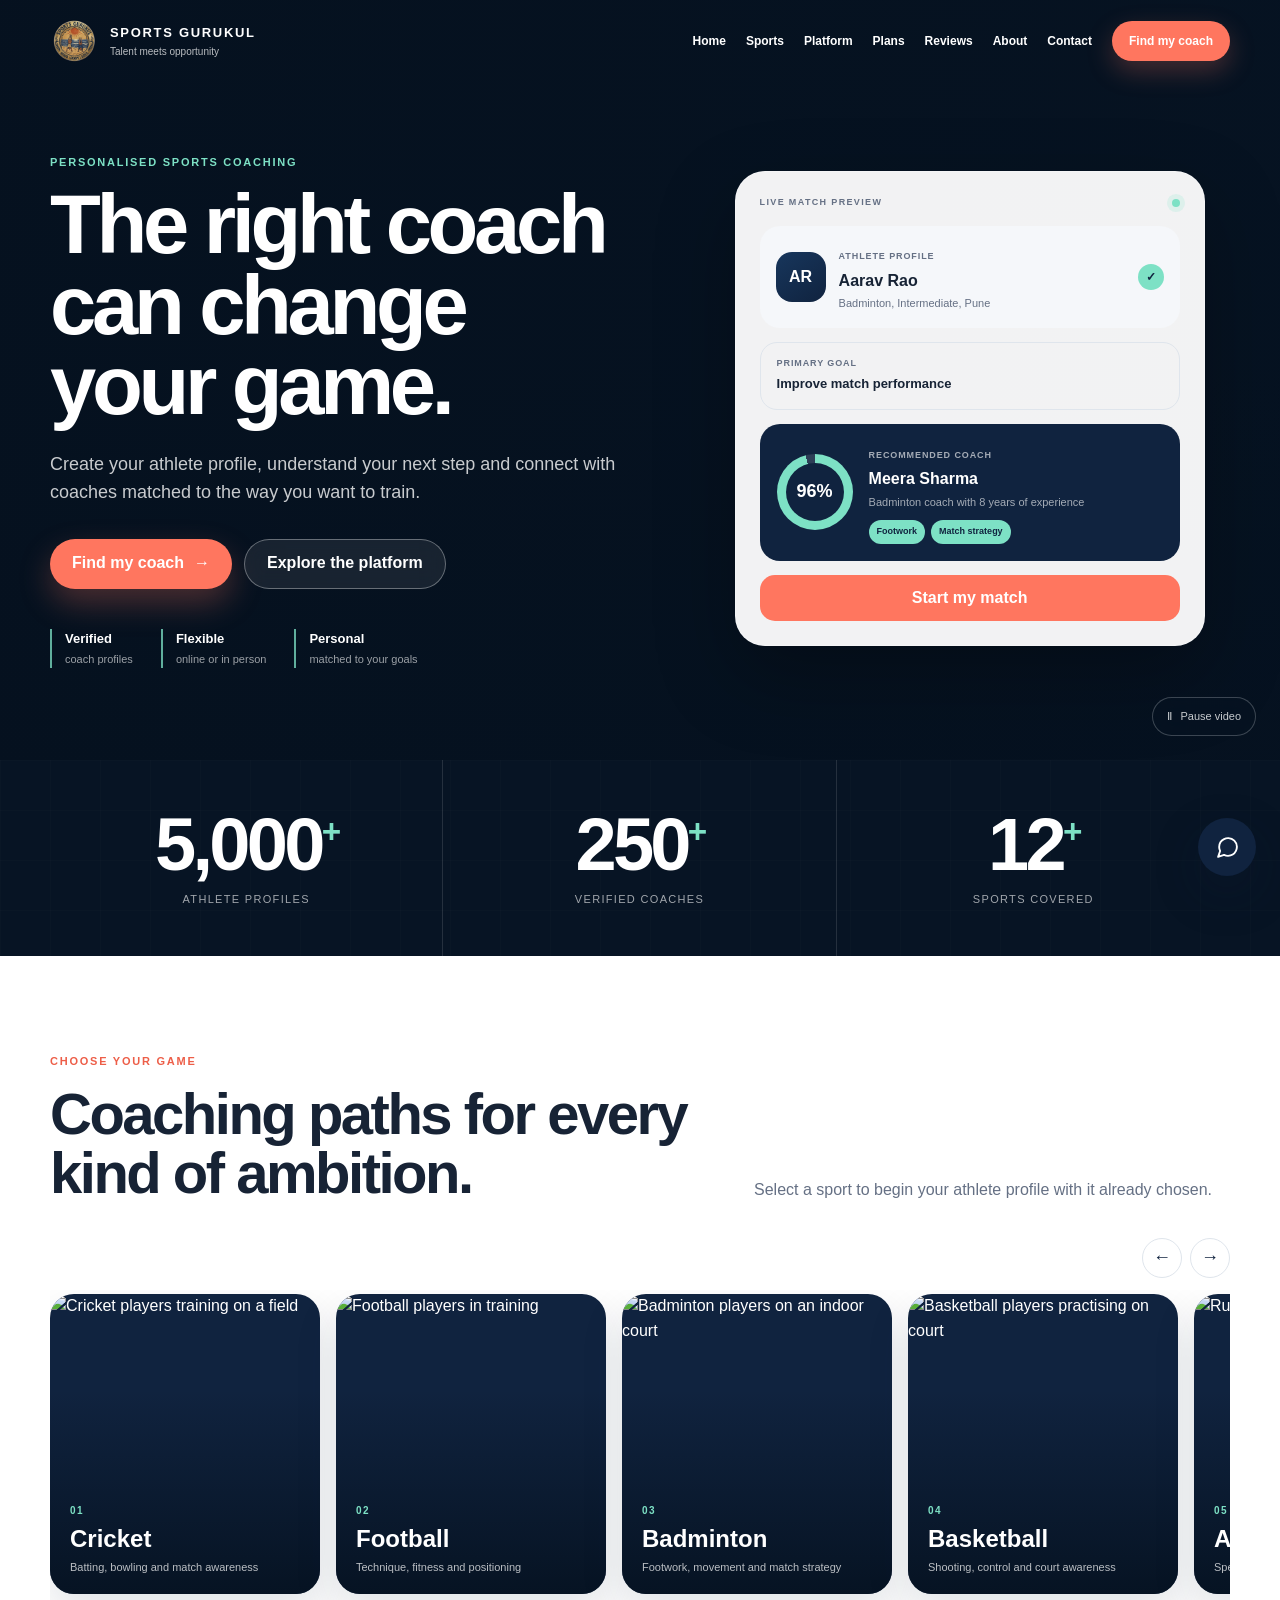
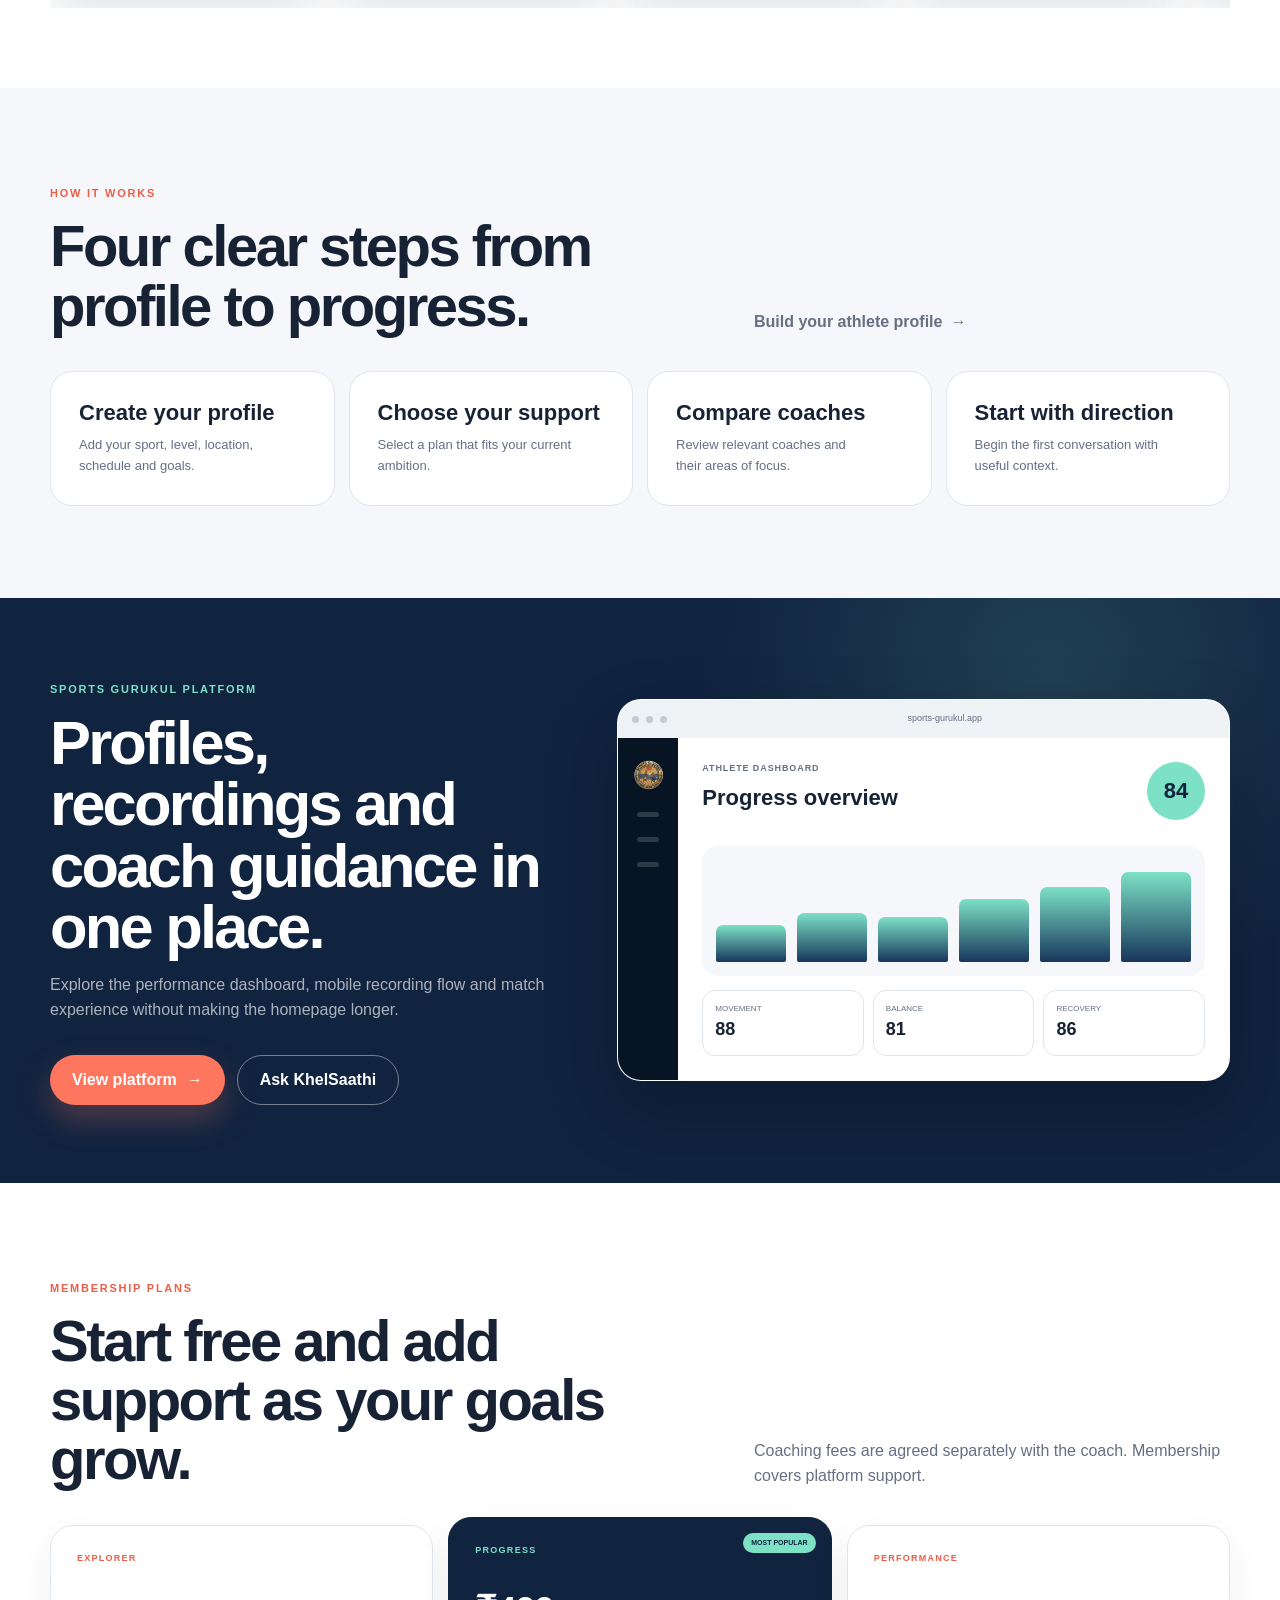
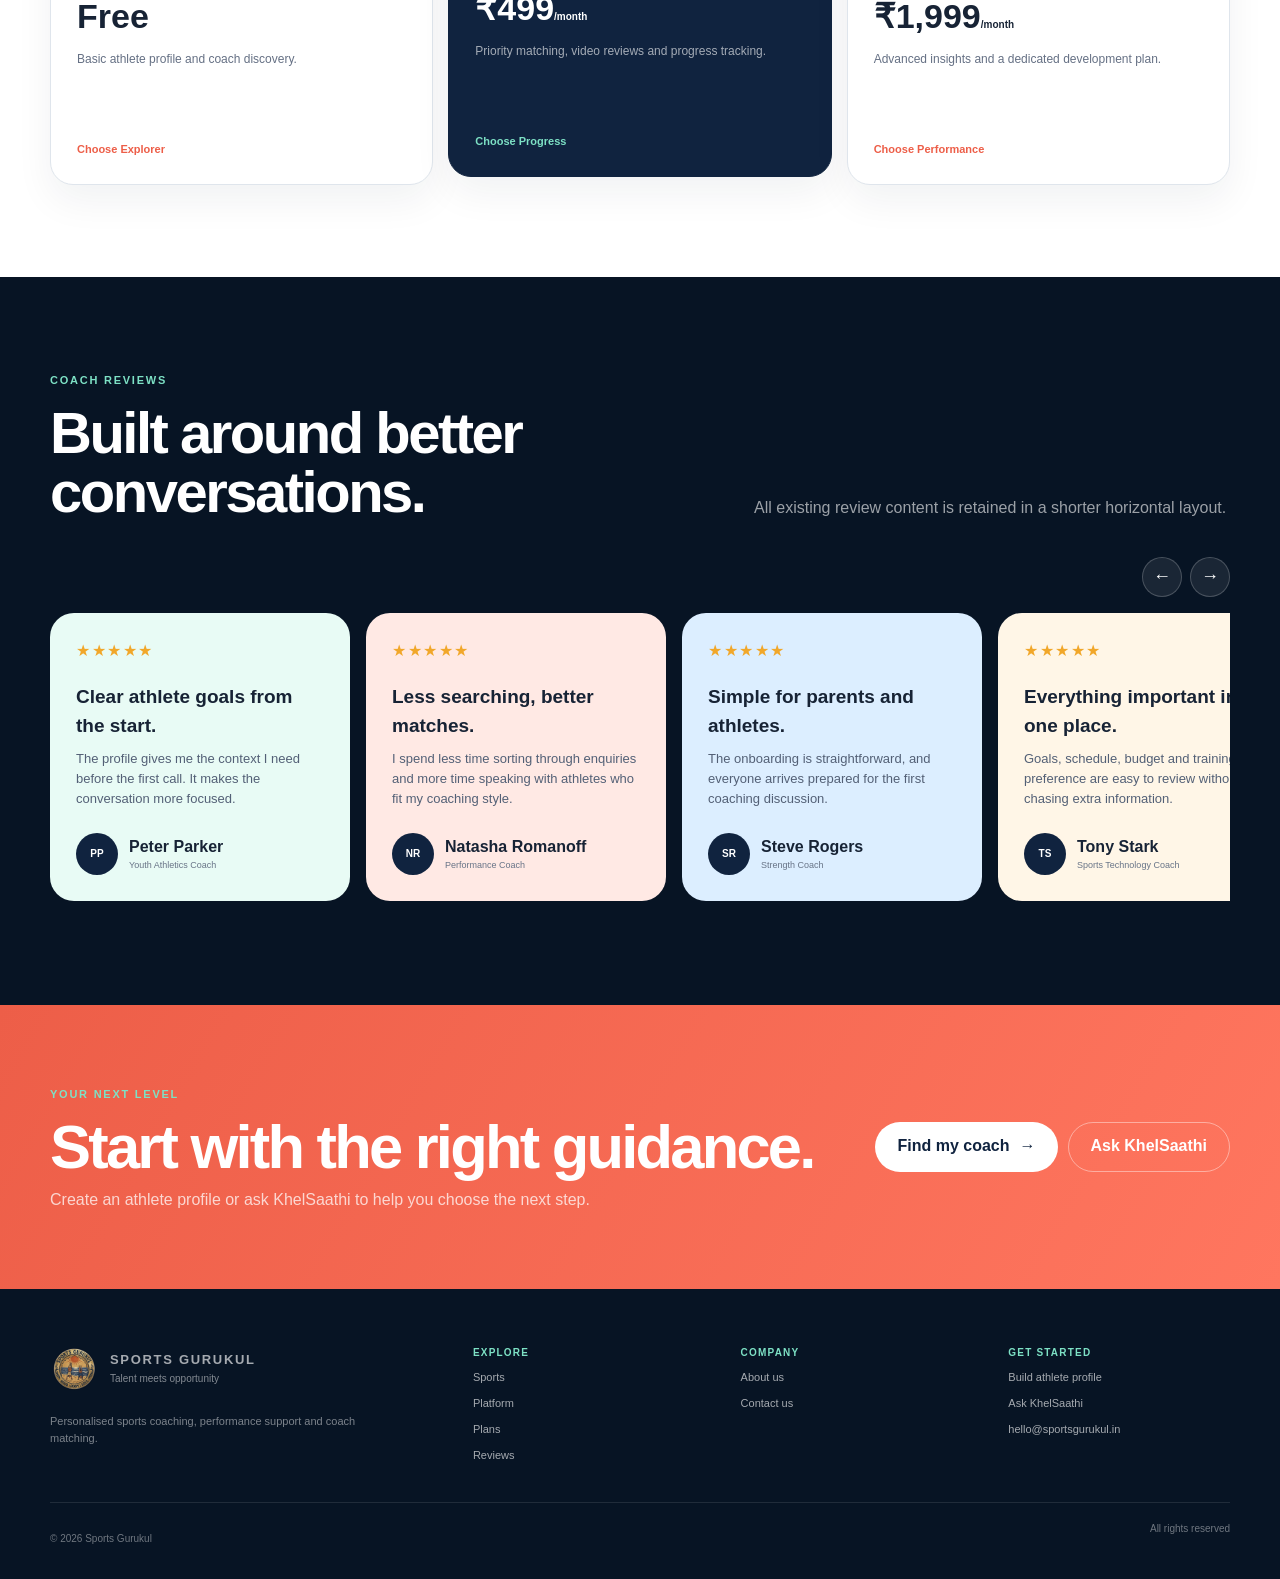
==== commit d7d25e66: "Remove homepage step numbers and refresh layout" ====
--- a/index.html
+++ b/index.html
@@ -9,7 +9,7 @@
   <link rel="icon" href="assets/logo.svg" type="image/svg+xml">
   <link rel="preconnect" href="https://images.unsplash.com">
   <link rel="preconnect" href="https://videos.pexels.com">
-  <link rel="stylesheet" href="styles.css?v=20260805-8">
+  <link rel="stylesheet" href="styles.css?v=20260805-12">
   <link rel="stylesheet" href="chatbot.css?v=20260805-8">
 </head>
 <body class="home-page">
@@ -92,10 +92,10 @@
       <div class="wrap">
         <div class="section-head reveal"><div><div class="eyebrow">How it works</div><h2>Four clear steps from profile to progress.</h2></div><a class="text-link" href="find-coach.html">Build your athlete profile <span>→</span></a></div>
         <div class="steps-compact">
-          <article class="reveal"><span>01</span><h3>Create your profile</h3><p>Add your sport, level, location, schedule and goals.</p></article>
-          <article class="reveal"><span>02</span><h3>Choose your support</h3><p>Select a plan that fits your current ambition.</p></article>
-          <article class="reveal"><span>03</span><h3>Compare coaches</h3><p>Review relevant coaches and their areas of focus.</p></article>
-          <article class="reveal"><span>04</span><h3>Start with direction</h3><p>Begin the first conversation with useful context.</p></article>
+          <article class="reveal"><h3>Create your profile</h3><p>Add your sport, level, location, schedule and goals.</p></article>
+          <article class="reveal"><h3>Choose your support</h3><p>Select a plan that fits your current ambition.</p></article>
+          <article class="reveal"><h3>Compare coaches</h3><p>Review relevant coaches and their areas of focus.</p></article>
+          <article class="reveal"><h3>Start with direction</h3><p>Begin the first conversation with useful context.</p></article>
         </div>
       </div>
     </section>
--- a/styles.css
+++ b/styles.css
@@ -1,9 +1,203 @@
-@import url("base.css?v=20260805-7");
-@import url("sections.css?v=20260805-7");
-@import url("forms.css?v=20260805-7");
-@import url("responsive.css?v=20260805-7");
-
-.ring,
-.score-dial {
+@import url("base.css?v=20260805-9");
+@import url("sections.css?v=20260805-9");
+@import url("forms.css?v=20260805-9");
+@import url("responsive.css?v=20260805-9");
+
+.founder-photo-grid {
+  display: grid;
+  grid-template-columns: repeat(2, minmax(0, 1fr));
+  gap: 24px;
+}
+
+.founder-profile-card {
+  overflow: hidden;
+  border: 1px solid var(--line);
+  border-radius: 28px;
+  background: #fff;
+  box-shadow: 0 20px 55px rgba(9, 31, 56, .09);
+}
+
+.founder-photo-frame {
   position: relative;
-}
+  aspect-ratio: 3 / 4;
+  overflow: hidden;
+  background: linear-gradient(150deg, var(--navy-soft), var(--navy-deep));
+}
+
+.founder-photo-frame > img {
+  width: 100%;
+  height: 100%;
+  object-fit: cover;
+  object-position: center;
+}
+
+.founder-photo-frame > img:not([hidden]) + .founder-photo-fallback {
+  display: none;
+}
+
+.founder-photo-fallback {
+  position: absolute;
+  inset: 0;
+  display: grid;
+  place-items: center;
+  align-content: center;
+  gap: 18px;
+  color: rgba(255, 255, 255, .6);
+  background: radial-gradient(circle at 50% 38%, rgba(125, 225, 197, .2), transparent 42%), linear-gradient(150deg, var(--navy-soft), var(--navy-deep));
+}
+
+.founder-photo-fallback svg {
+  width: min(210px, 52%);
+  fill: rgba(255, 255, 255, .08);
+  stroke: rgba(255, 255, 255, .4);
+  stroke-width: 2;
+}
+
+.founder-photo-fallback span {
+  font-size: 10px;
+  font-weight: 750;
+  letter-spacing: .12em;
+  text-transform: uppercase;
+}
+
+.founder-profile-copy {
+  padding: 24px 26px 28px;
+}
+
+.founder-profile-copy > span {
+  color: var(--coral-dark);
+  font-size: 9px;
+  font-weight: 900;
+  letter-spacing: .13em;
+}
+
+.founder-profile-copy h2 {
+  margin: 7px 0 2px;
+  font-size: clamp(27px, 3vw, 38px);
+  line-height: 1.05;
+  letter-spacing: -.035em;
+}
+
+.founder-profile-copy small {
+  color: var(--muted);
+  font-size: 11px;
+  font-weight: 750;
+}
+
+.founder-profile-copy p {
+  margin: 16px 0 0;
+  color: var(--muted);
+  font-size: 13px;
+}
+
+.founder-heading {
+  display: block;
+  margin-bottom: 36px;
+}
+
+.founder-heading h2 {
+  white-space: nowrap;
+}
+
+.founder-story-panel {
+  max-width: 860px;
+  margin: 56px auto 0;
+  padding: 34px;
+  border-radius: 24px;
+  text-align: center;
+  background: var(--surface-soft);
+}
+
+.founder-story-panel h2 {
+  margin: 0;
+  font-size: clamp(30px, 4vw, 48px);
+  line-height: 1.05;
+  letter-spacing: -.04em;
+}
+
+.founder-story-panel p {
+  max-width: 720px;
+  margin: 16px auto 0;
+  color: var(--muted);
+}
+
+.values-heading {
+  display: block;
+  margin-bottom: 28px;
+}
+
+.values-heading h2 {
+  white-space: nowrap;
+}
+
+.values-grid article {
+  min-height: 0;
+  display: flex;
+  flex-direction: column;
+  justify-content: center;
+  padding: 28px;
+}
+
+.values-grid h3 {
+  margin: 0 0 10px;
+  font-size: 24px;
+  line-height: 1.1;
+}
+
+.values-grid p {
+  max-width: 31ch;
+  font-size: 13px;
+  line-height: 1.6;
+}
+
+.steps-compact article {
+  min-height: 0;
+  display: flex;
+  flex-direction: column;
+  justify-content: center;
+  padding: 28px;
+}
+
+.steps-compact article > span {
+  display: none;
+}
+
+.steps-compact h3 {
+  margin: 0 0 10px;
+  font-size: 22px;
+  line-height: 1.15;
+}
+
+.steps-compact p {
+  max-width: 27ch;
+  font-size: 13px;
+  line-height: 1.6;
+}
+
+@media (max-width: 860px) {
+  .values-heading h2,
+  .founder-heading h2 {
+    white-space: normal;
+  }
+}
+
+@media (max-width: 720px) {
+  .founder-photo-grid {
+    grid-template-columns: 1fr;
+  }
+
+  .founder-profile-card {
+    max-width: 520px;
+    margin: 0 auto;
+  }
+
+  .founder-story-panel {
+    margin-top: 36px;
+    padding: 26px 20px;
+  }
+
+  .values-grid article,
+  .steps-compact article {
+    min-height: 150px;
+  }
+}
